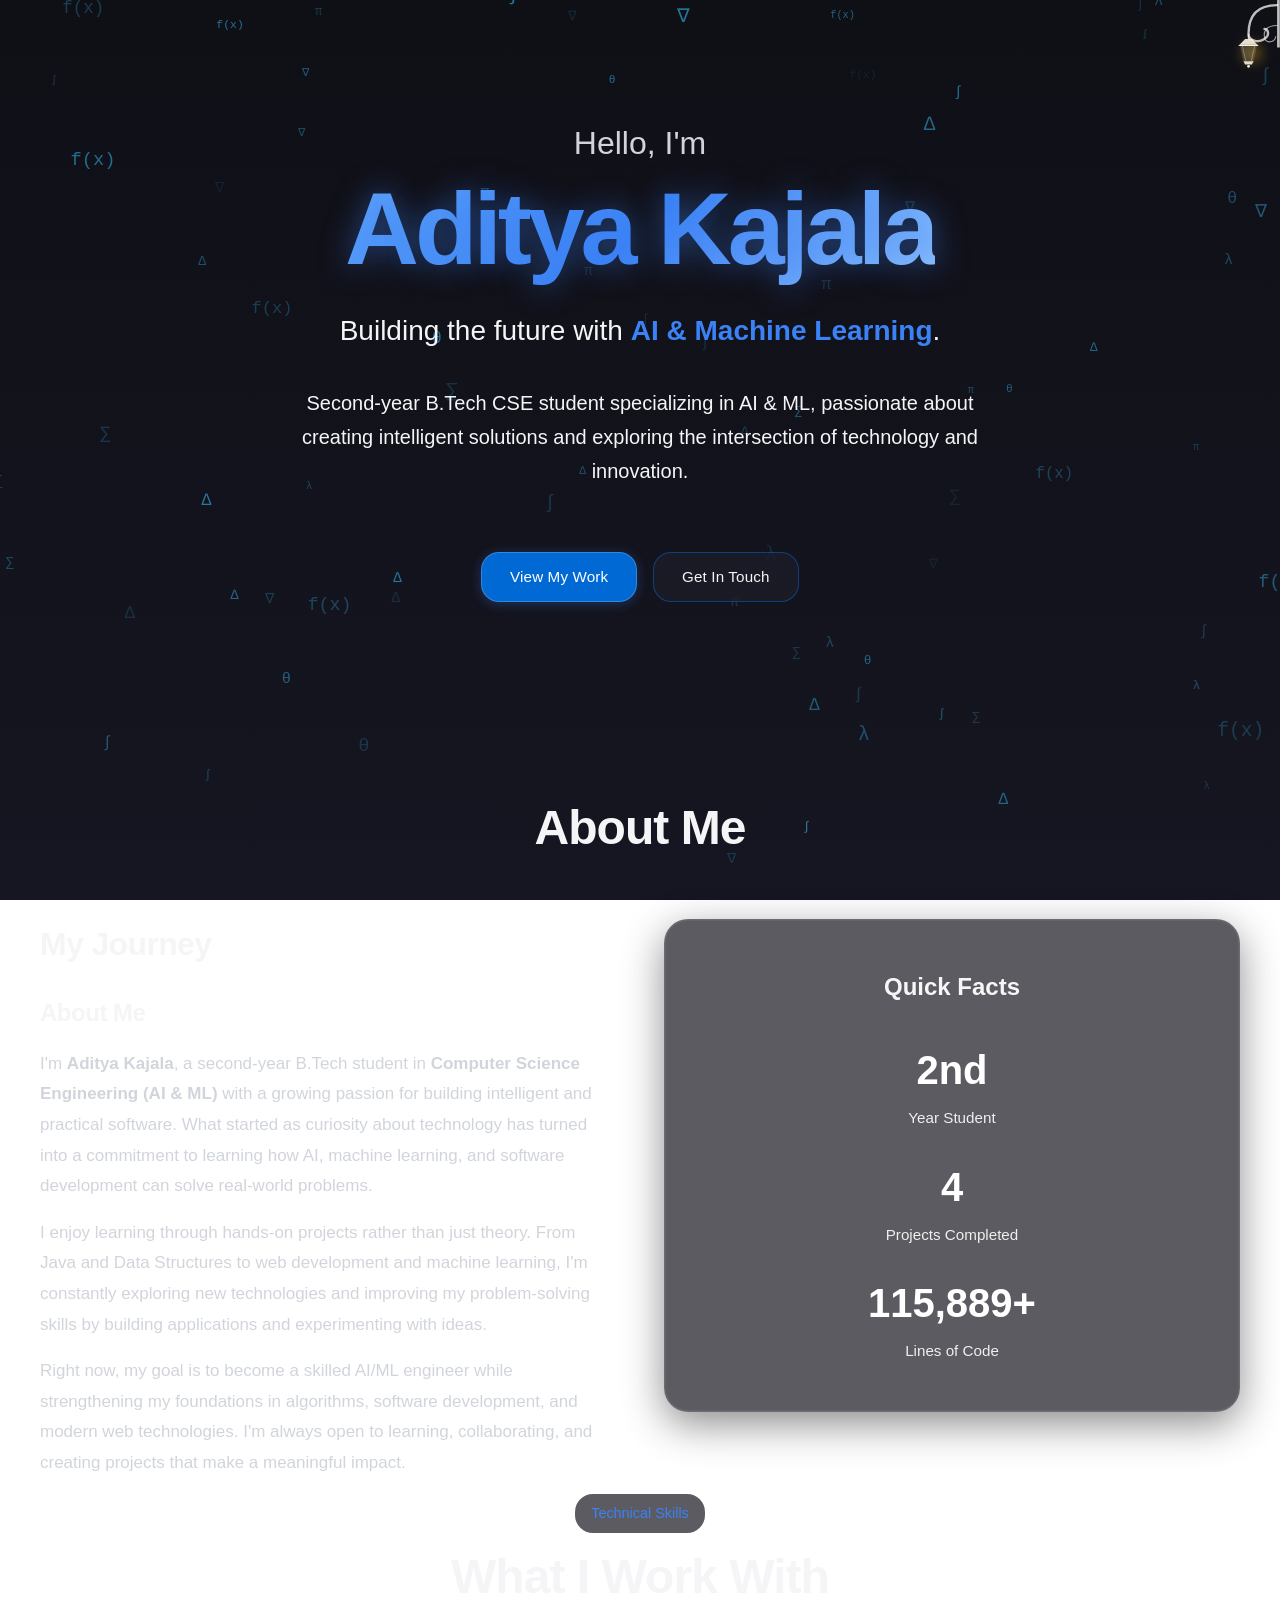
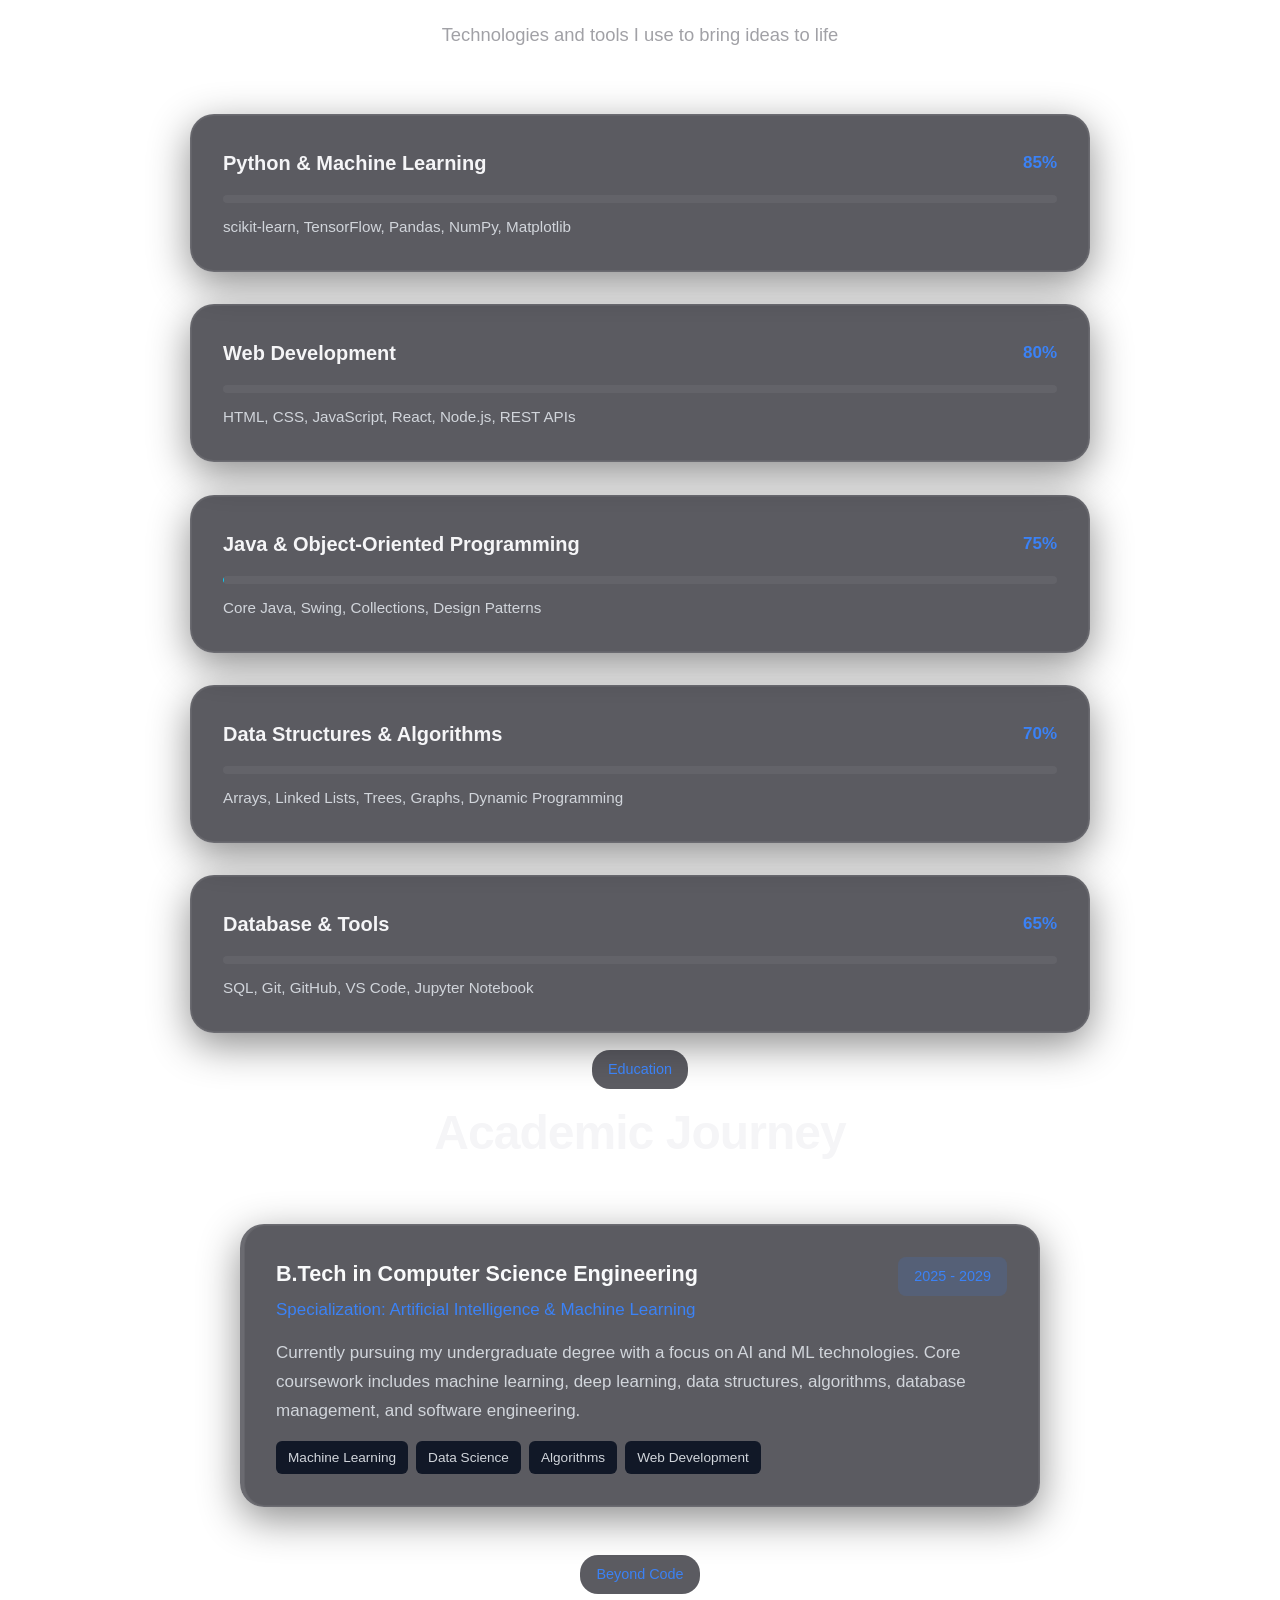
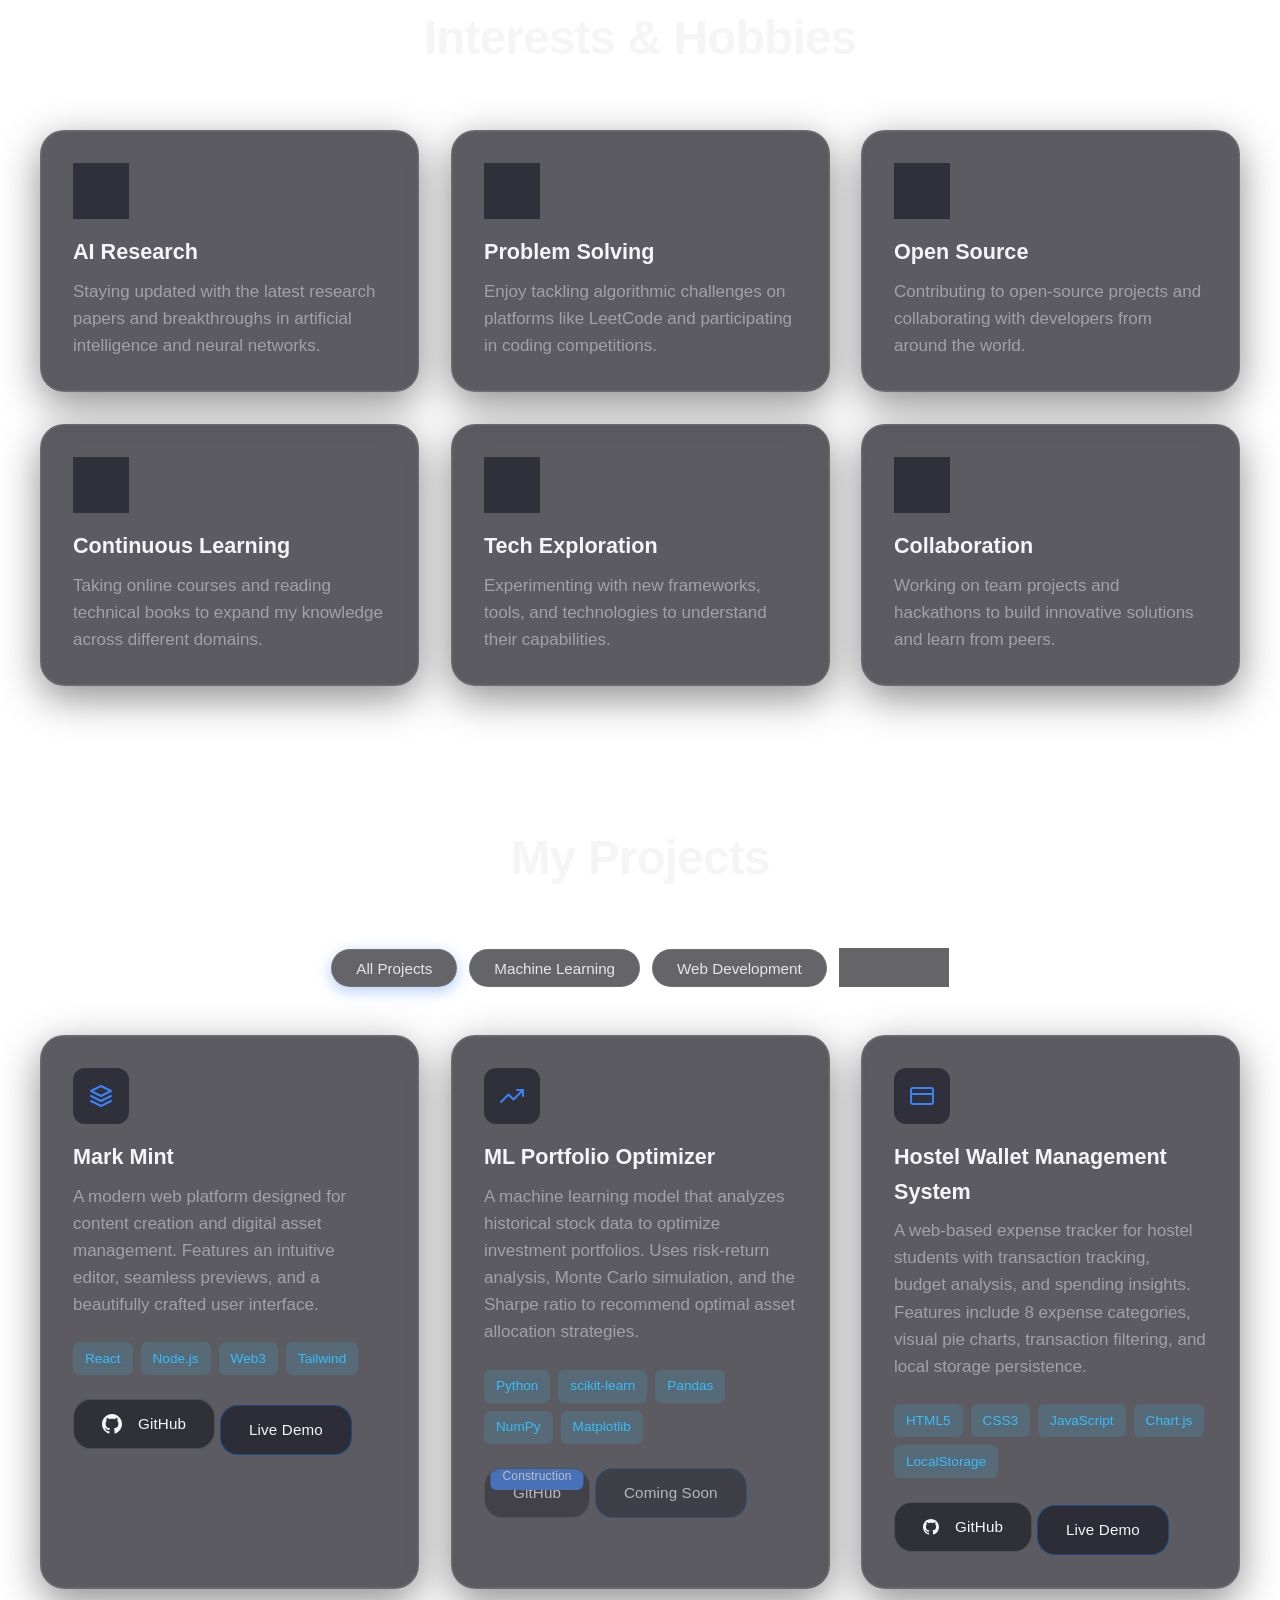
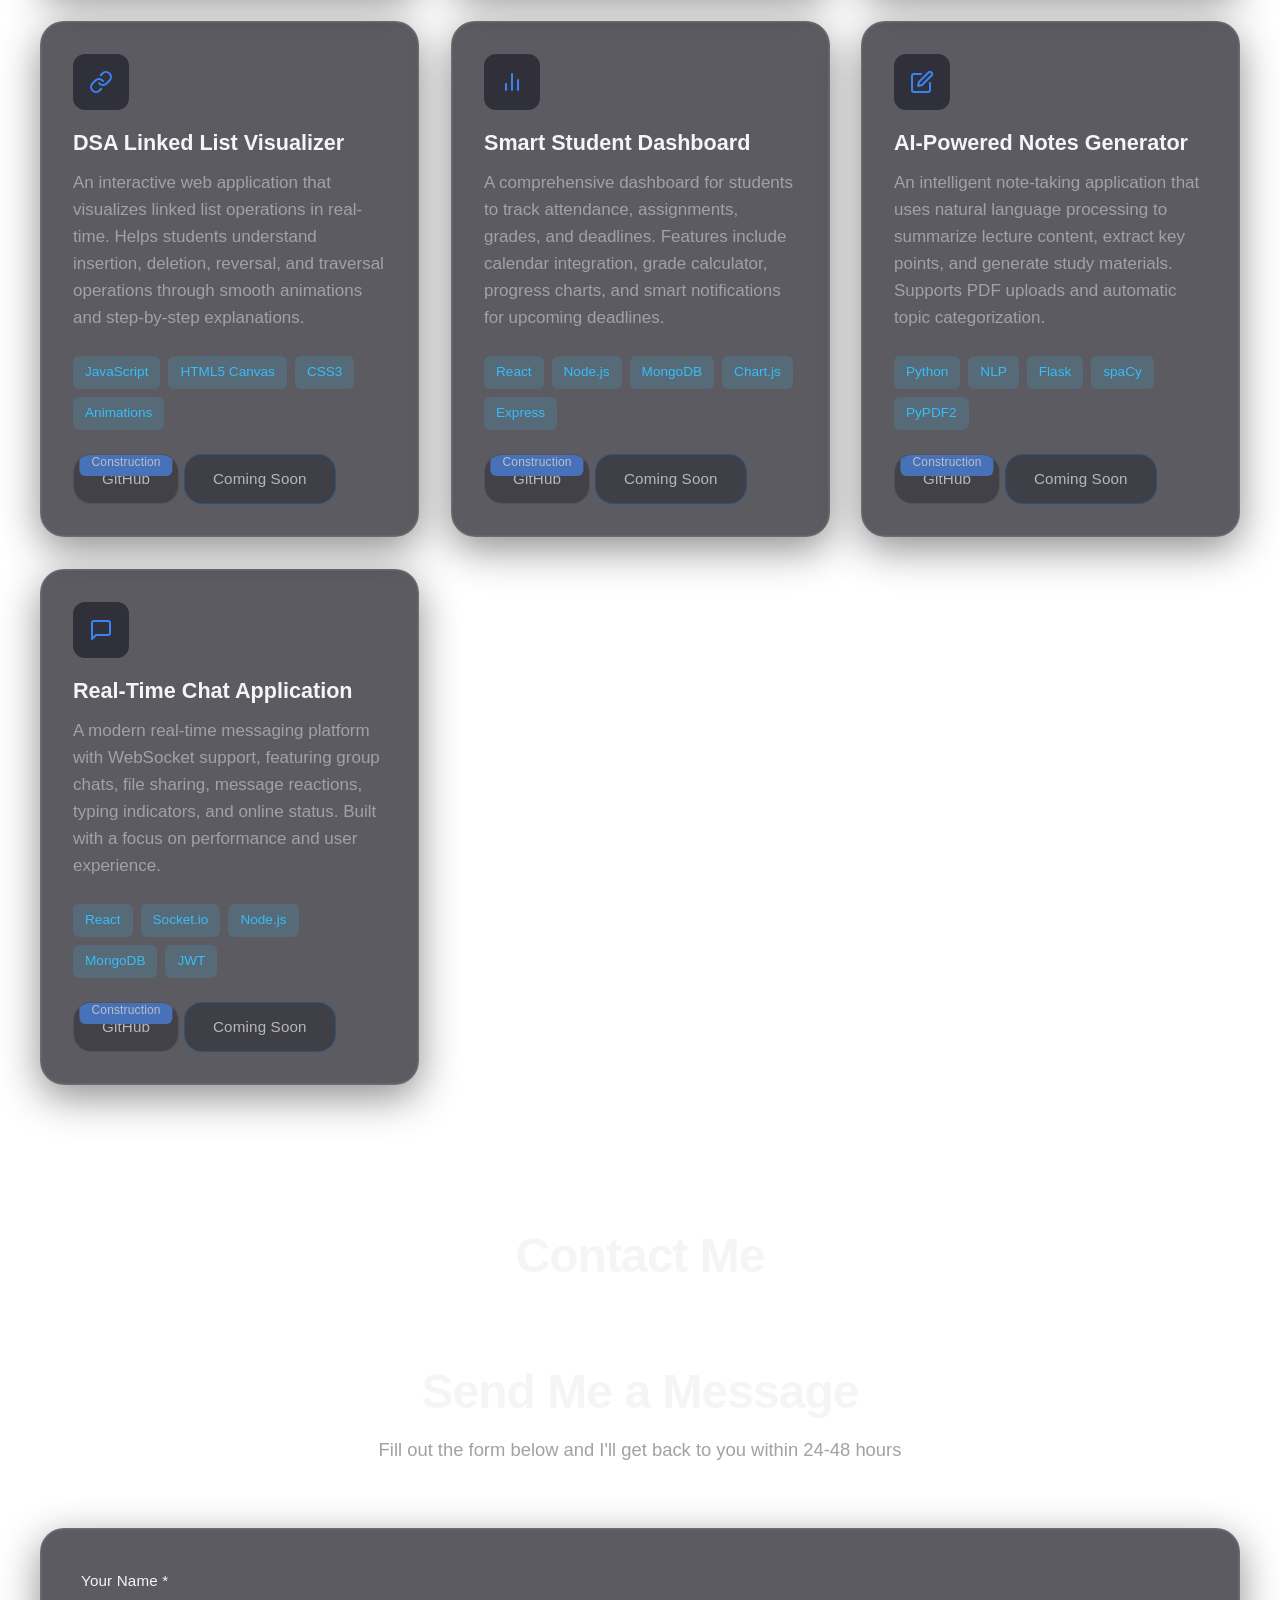
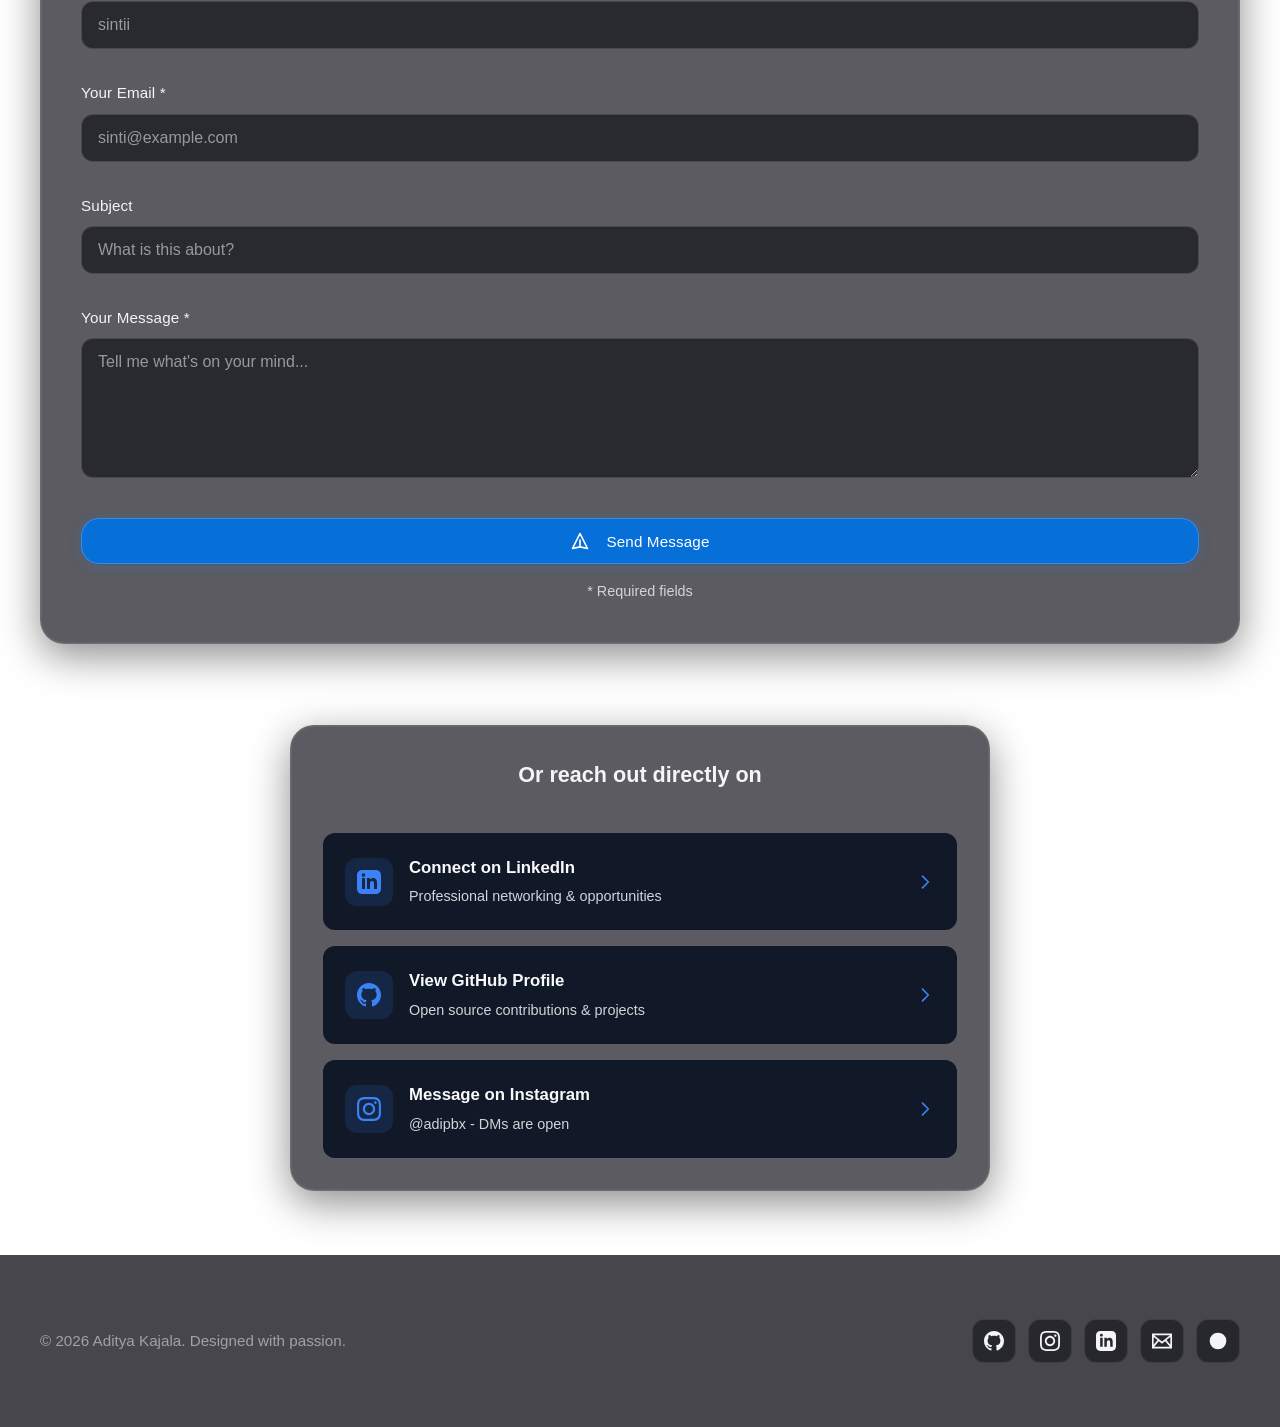
==== index.html @ a4c28bc4 "Auto-sync lines of code counter: 115,889+" ====
﻿<!DOCTYPE html>

<html lang="en">
<head>
<meta charset="utf-8"/>
<meta content="width=device-width, initial-scale=1.0" name="viewport"/>
<meta content="ie=edge" http-equiv="X-UA-Compatible"/>
<!-- SEO Meta Tags -->
<meta content="Aditya Kajala - B.Tech CSE (AI &amp; ML) Student passionate about Machine Learning, Web Development, and Data Structures. View my projects and get in touch." name="description"/>
<meta content="Aditya Kajala, AI, Machine Learning, Web Development, DSA, Portfolio, B.Tech CSE" name="keywords"/>
<meta content="Aditya Kajala" name="author"/>
<!-- Open Graph Meta Tags -->
<meta content="Aditya Kajala - AI &amp; ML Student" property="og:title"/>
<meta content="B.Tech CSE (AI &amp; ML) Student passionate about Machine Learning and Web Development" property="og:description"/>
<meta content="website" property="og:type"/>
<meta content="https://adityakajala.github.io" property="og:url"/>
<!-- Twitter Card Meta Tags -->
<meta content="summary_large_image" name="twitter:card"/>
<meta content="Aditya Kajala - AI &amp; ML Student" name="twitter:title"/>
<meta content="B.Tech CSE (AI &amp; ML) Student passionate about Machine Learning and Web Development" name="twitter:description"/>

  <!-- Social Media Preview Images -->
  <meta property="og:title" content="Aditya Kajala - AI & ML Portfolio">
  <meta property="og:description" content="Building the future with AI & Machine Learning.">
  <meta property="og:image" content="https://adityakajala1.github.io/portfolio/assets/images/og-image.png?v=2">
  <meta property="og:image:width" content="1200">
  <meta property="og:image:height" content="630">
  <meta name="twitter:card" content="summary_large_image">
  <meta name="twitter:image" content="https://adityakajala1.github.io/portfolio/assets/images/og-image.png?v=2">

  <title>Aditya Kajala - AI &amp; ML Student | Portfolio</title>
<!-- Favicon -->
<link href="./assets/logo.svg" rel="icon" type="image/svg+xml"/>
<!-- Stylesheets -->
<link href="./css/style.css?v=102" rel="stylesheet"/>
<link href="./css/animations.css?v=51" rel="stylesheet"/>
<link href="./css/glass-theme.css?v=51" rel="stylesheet"/>
<!-- Preload critical resources -->
<link as="style" href="./css/style.css" rel="preload"/>
<link as="script" href="./js/main.js?v=6" rel="preload"/>

<style>
  /* NUKE EVERYTHING THAT COULD CAUSE A LINE */
  html, body {
    min-height: 100vh;
    width: 100% !important;
    max-width: 100vw !important;
    overflow-x: hidden !important;
    background: transparent !important;
    background-color: transparent !important;
    background-image: none !important;
  }
  
  /* Make every single layout element completely transparent */
  main, section, header, footer, .hero, #about, #projects, #contact {
    background: transparent !important;
    background-color: transparent !important;
    background-image: none !important;
    box-shadow: none !important;
    border: none !important;
    backdrop-filter: none !important;
    -webkit-backdrop-filter: none !important;
  }
  
  /* Also hide any possible pseudo elements on layout wrappers */
  .hero::before, .hero::after, section::before, section::after {
    display: none !important;
    opacity: 0 !important;
  }

  /* Force global bg to be exactly the screen size and use a linear gradient to prevent any radial radius clipping bugs */
  #global-bg {
    position: fixed !important;
    top: 0 !important;
    left: 0 !important;
    width: 100% !important;
    height: 100% !important;
    z-index: -9999 !important;
    background: transparent !important;
  }
  
  /* Apply safe linear gradients */
  body.dark-theme #global-bg {
    background: linear-gradient(180deg, #0f0f16 0%, #161622 100%) !important;
  }
  body.blue-theme #global-bg {
    background: linear-gradient(180deg, #e0f2fe 0%, #bae6fd 50%, #38bdf8 100%) !important;
  }
  body:not(.dark-theme):not(.blue-theme) #global-bg {
    background: linear-gradient(180deg, #e8e8f0 0%, #c8dce8 100%) !important;
  }
  a, button, input, textarea, .card {
  }
</style>

  <meta name="google-site-verification" content="google0a1e98fcb82be004" />
</head>
<body>

  <!-- Global Math Embers Background -->
  <div id="global-bg" style="position: fixed; top: 0; left: 0; width: 100%; height: 100%; z-index: -5; overflow: visible;">
    <canvas id="math-canvas" style="width: 100%; height: 100%; display: block;"></canvas>
  </div>


  <!-- 2. Scroll Progress Bar -->
  <div id="scroll-progress" style="position: fixed; top: 0; left: 0; height: 3px; background: linear-gradient(90deg, #3B82F6, #60A5FA); z-index: 99999; width: 0%; transition: width 0.1s ease-out; box-shadow: 0 0 10px rgba(59, 130, 246, 0.5);"></div>


  <!-- Theme Toggle Lamp -->
  <button id="theme-lamp" aria-label="Toggle Theme" style="position: fixed; top: 0; right: 0; z-index: 1000; border: none; background: transparent; cursor: pointer; display: flex; flex-direction: column; align-items: flex-end; justify-content: flex-start; outline: none; padding: 0; transform-origin: top right;">
    <div style="position: relative;" class="lamp-container">
      <svg 
        width="48" 
        height="68" 
        viewBox="0 0 140 200" 
        fill="none" 
        xmlns="http://www.w3.org/2000/svg" 
        style="transform-origin: top right; transition: transform 0.3s;"
        onmouseover="this.style.transform='scale(1.08)'"
        onmouseout="this.style.transform='scale(1)'"
        onmousedown="this.style.transform='scale(0.95)'"
        onmouseup="this.style.transform='scale(1.08)'"
      >
        <!-- Wall Mount Plate (Flush against the top-right corner) -->
        <rect x="132" y="0" width="8" height="140" rx="1" fill="currentColor" style="color: var(--text-primary); opacity: 0.75;" />
        
        <!-- Main Ornate Bracket -->
        <path 
          d="M 132 15 C 65 15, 48 55, 48 100 C 48 120, 80 130, 100 110 C 110 100, 105 85, 95 85" 
          stroke="currentColor" 
          stroke-width="7" 
          stroke-linecap="round" 
          fill="none"
          style="color: var(--text-primary); opacity: 0.75;"
        />
        <!-- Secondary Bracket Swirl -->
        <path 
          d="M 132 75 C 98 75, 88 95, 98 118 C 108 128, 126 122, 128 108" 
          stroke="currentColor" 
          stroke-width="3.5" 
          stroke-linecap="round" 
          fill="none"
          style="color: var(--text-primary); opacity: 0.6;"
        />
        
        <!-- Lamp Connector -->
        <line x1="48" y1="100" x2="48" y2="115" stroke="currentColor" stroke-width="4.5" style="color: var(--text-primary); opacity: 0.75;" />
        
        <!-- Lantern Cap -->
        <path d="M 23 130 L 73 130 L 58 115 L 38 115 Z" fill="currentColor" style="color: var(--text-primary); opacity: 0.9;" />
        <path d="M 18 135 L 78 135 L 73 130 L 23 130 Z" fill="currentColor" style="color: var(--text-primary);" />
        
        <!-- Lantern Glass Body -->
        <path d="M 23 135 L 73 135 L 63 180 L 33 180 Z" fill="currentColor" style="color: var(--text-primary); opacity: 0.15;" />
        <!-- Glass Panes / Frame -->
        <path d="M 30 135 L 40 180 M 66 135 L 56 180" stroke="currentColor" stroke-width="2" style="color: var(--text-primary); opacity: 0.5;" />
        
        <!-- Lantern Bottom -->
        <path d="M 33 180 L 63 180 L 58 190 L 38 190 Z" fill="currentColor" style="color: var(--text-primary); opacity: 0.9;" />
        <circle cx="48" cy="195" r="4" fill="currentColor" style="color: var(--text-primary);" />
      </svg>
      <div class="lamp-glow" style="position: absolute; top: 62%; right: 58%; transform: translateX(50%); width: 18px; height: 18px; background: rgba(251, 191, 36, 0.45); border-radius: 50%; filter: blur(7px); pointer-events: none; transition: background 0.5s;"></div>
    </div>
  </button>

  


<script>
(function(){
  try{ var t=localStorage.getItem('theme') || 'dark'; document.body.classList.add(t+'-theme'); }catch(e){}
})();
</script>
<!-- Loading Animation -->
<div class="loader">
<div class="loader-spinner"></div>
</div>
<!-- Skip to main content (Accessibility) -->
<a class="skip-to-main" href="#home" style="position: absolute; left: -9999px; z-index: 999;">Skip to main content</a>
<!-- Navigation -->

<!-- Main Content -->
<main style="background: transparent !important; border: none !important; box-shadow: none !important;"><section class="hero" id="home" style="position: relative; overflow: visible !important; background: transparent !important; border: none !important; box-shadow: none !important;">
  
<div class="hero-content" style="z-index: 10; position: relative;">
<div style="display: flex; flex-direction: column; align-items: center; text-align: center; margin-bottom: 2rem;">
    <div style="font-size: clamp(1.25rem, 3vw, 2rem); font-weight: 500; color: var(--text-secondary); margin-bottom: 0.25rem; animation: fadeInUp 0.8s ease forwards;">
        Hello, I'm
      </div>
      <h1 style="font-size: clamp(2.5rem, 8vw, 6.5rem); font-weight: 900; line-height: 1.1; letter-spacing: -0.04em; margin-bottom: 1.5rem; color: var(--text-primary); white-space: normal; animation: fadeInUp 0.8s ease 0.1s forwards;">
        <span class="text-gradient" style="display: inline-block; background: linear-gradient(135deg, #60A5FA 0%, #3B82F6 50%, #93C5FD 100%); -webkit-background-clip: text; -webkit-text-fill-color: transparent; color: #60A5FA; text-shadow: 0 0 30px rgba(59, 130, 246, 0.5);">Aditya Kajala</span>
      </h1>
      <h2 style="font-size: clamp(1.15rem, 3vw, 1.75rem); font-weight: 400; color: var(--text-secondary); max-width: 700px; margin: 0 auto; line-height: 1.6; animation: fadeInUp 0.8s ease 0.2s forwards;">
        Building the future with <span style="color: var(--accent-blue); font-weight: 600;">AI &amp; Machine Learning</span>.
      </h2>
  </div>
<p class="hero-description">
          Second-year B.Tech CSE student specializing in AI &amp; ML, passionate about creating intelligent solutions and exploring the intersection of technology and innovation.
        </p>
<div class="hero-cta">
<a class="btn btn-primary btn-magnetic" href="#projects">View My Work</a>
<a class="btn btn-secondary btn-magnetic" href="#contact">Get In Touch</a>
</div>
</div>
</section><section id="about" style="padding-top: 4rem; padding-bottom: 4rem; background: transparent !important; border: none !important; box-shadow: none !important;"><div class="container section-header reveal text-center"><h2 class="section-title">About Me</h2></div><div class="container">
<div style="display: grid; grid-template-columns: repeat(auto-fit, minmax(300px, 1fr)); gap: 3rem; align-items: start;">
<div class="reveal-left">
<h2 style="font-size: 2rem; font-weight: 700; margin-bottom: 1.5rem;  letter-spacing: -0.02em;">My Journey</h2>
<h2 style="font-size: 1.5rem; font-weight: 700; margin-bottom: 1rem;  letter-spacing: -0.02em;">About Me</h2>
<p style="color: var(--text-secondary); line-height: 1.8; margin-bottom: 1rem;">
              I'm <strong>Aditya Kajala</strong>, a second-year B.Tech student in <strong>Computer Science Engineering (AI &amp; ML)</strong> with a growing passion for building intelligent and practical software. What started as curiosity about technology has turned into a commitment to learning how AI, machine learning, and software development can solve real-world problems.
            </p>
<p style="color: var(--text-secondary); line-height: 1.8; margin-bottom: 1rem;">
              I enjoy learning through hands-on projects rather than just theory. From Java and Data Structures to web development and machine learning, I'm constantly exploring new technologies and improving my problem-solving skills by building applications and experimenting with ideas.
            </p>
<p style="color: var(--text-secondary); line-height: 1.8;">
              Right now, my goal is to become a skilled AI/ML engineer while strengthening my foundations in algorithms, software development, and modern web technologies. I'm always open to learning, collaborating, and creating projects that make a meaningful impact.
            </p>
</div>
<div class="reveal-right">
<div class="card quick-facts-card" style="text-align: center; padding: 3rem;">
<h3 style="font-size: 1.5rem; margin-bottom: 2rem; opacity: 0.95;">Quick Facts</h3>
<div style="display: grid; gap: 1.5rem;">
<div>
<div style="font-size: 2.5rem; font-weight: 700; margin-bottom: 0.25rem;">2nd</div>
<div style="opacity: 0.9; font-size: 0.95rem;">Year Student</div>
</div>
<div>
<div style="font-size: 2.5rem; font-weight: 700; margin-bottom: 0.25rem;">4</div>
<div style="opacity: 0.9; font-size: 0.95rem;">Projects Completed</div>
</div>
<div>
<div style="font-size: 2.5rem; font-weight: 700; margin-bottom: 0.25rem;">115,889+</div>
  <div style="opacity: 0.9; font-size: 0.95rem;">Lines of Code</div>
</div>
</div>
</div>
</div>
</div>
</div><div class="container">
<div class="section-header reveal">
<span class="section-tag">Technical Skills</span>
<h2 class="section-title">What I Work With</h2>
<p class="section-description">
            Technologies and tools I use to bring ideas to life
          </p>
</div>
<div style="display: grid; gap: 2rem; max-width: 900px; margin: 0 auto;">
<!-- Python & ML -->
<div class="card reveal-stagger">
<div style="display: flex; justify-content: space-between; align-items: center; margin-bottom: 1rem;">
<h3 style="font-size: 1.25rem; font-weight: 600;">Python &amp; Machine Learning</h3>
<span style="font-weight: 600; color: var(--accent-blue);">85%</span>
</div>
<div class="progress-bar">
<div class="progress-fill" style="width: 85%;"></div>
</div>
<p style="margin-top: 0.75rem; color: var(--text-secondary); font-size: 0.95rem;">
              scikit-learn, TensorFlow, Pandas, NumPy, Matplotlib
            </p>
</div>
<!-- Web Development -->
<div class="card reveal-stagger">
<div style="display: flex; justify-content: space-between; align-items: center; margin-bottom: 1rem;">
<h3 style="font-size: 1.25rem; font-weight: 600;">Web Development</h3>
<span style="font-weight: 600; color: var(--accent-blue);">80%</span>
</div>
<div class="progress-bar">
<div class="progress-fill" style="width: 80%;"></div>
</div>
<p style="margin-top: 0.75rem; color: var(--text-secondary); font-size: 0.95rem;">
              HTML, CSS, JavaScript, React, Node.js, REST APIs
            </p>
</div>
<!-- Java & OOP -->
<div class="card reveal-stagger">
<div style="display: flex; justify-content: space-between; align-items: center; margin-bottom: 1rem;">
<h3 style="font-size: 1.25rem; font-weight: 600;">Java &amp; Object-Oriented Programming</h3>
<span style="font-weight: 600; color: var(--accent-blue);">75%</span>
</div>
<div class="progress-bar">
<div class="progress-fill" style="width: 75%;"></div>
</div>
<p style="margin-top: 0.75rem; color: var(--text-secondary); font-size: 0.95rem;">
              Core Java, Swing, Collections, Design Patterns
            </p>
</div>
<!-- DSA -->
<div class="card reveal-stagger">
<div style="display: flex; justify-content: space-between; align-items: center; margin-bottom: 1rem;">
<h3 style="font-size: 1.25rem; font-weight: 600;">Data Structures &amp; Algorithms</h3>
<span style="font-weight: 600; color: var(--accent-blue);">70%</span>
</div>
<div class="progress-bar">
<div class="progress-fill" style="width: 70%;"></div>
</div>
<p style="margin-top: 0.75rem; color: var(--text-secondary); font-size: 0.95rem;">
              Arrays, Linked Lists, Trees, Graphs, Dynamic Programming
            </p>
</div>
<!-- Database & Tools -->
<div class="card reveal-stagger">
<div style="display: flex; justify-content: space-between; align-items: center; margin-bottom: 1rem;">
<h3 style="font-size: 1.25rem; font-weight: 600;">Database &amp; Tools</h3>
<span style="font-weight: 600; color: var(--accent-blue);">65%</span>
</div>
<div class="progress-bar">
<div class="progress-fill" style="width: 65%;"></div>
</div>
<p style="margin-top: 0.75rem; color: var(--text-secondary); font-size: 0.95rem;">
              SQL, Git, GitHub, VS Code, Jupyter Notebook
            </p>
</div>
</div>
</div><div class="container">
<div class="section-header reveal">
<span class="section-tag">Education</span>
<h2 class="section-title">Academic Journey</h2>
</div>
<div style="max-width: 800px; margin: 0 auto;">
<!-- Current Education -->
<div class="card reveal-stagger" style="margin-bottom: 2rem; border-left: 4px solid var(--accent-blue);">
<div style="display: flex; justify-content: space-between; align-items: start; flex-wrap: wrap; gap: 1rem; margin-bottom: 1rem;">
<div>
<h3 style="font-size: 1.35rem; font-weight: 600; color: var(--text-primary);">B.Tech in Computer Science Engineering</h3>
<p style="color: var(--accent-blue); font-weight: 500; margin-top: 0.25rem;">Specialization: Artificial Intelligence &amp; Machine Learning</p>
</div>
<span style="padding: 0.5rem 1rem; background: var(--accent-blue-light); color: var(--accent-blue); border-radius: 8px; font-weight: 500; font-size: 0.9rem;">2025 - 2029</span>
</div>
<p style="color: var(--text-secondary); line-height: 1.7;">
              Currently pursuing my undergraduate degree with a focus on AI and ML technologies. Core coursework includes machine learning, deep learning, data structures, algorithms, database management, and software engineering.
            </p>
<div style="margin-top: 1rem; display: flex; gap: 0.5rem; flex-wrap: wrap;">
<span style="font-size: 0.85rem; padding: 0.35rem 0.75rem; background: var(--light-grey); color: var(--text-secondary); border-radius: 6px;">Machine Learning</span>
<span style="font-size: 0.85rem; padding: 0.35rem 0.75rem; background: var(--light-grey); color: var(--text-secondary); border-radius: 6px;">Data Science</span>
<span style="font-size: 0.85rem; padding: 0.35rem 0.75rem; background: var(--light-grey); color: var(--text-secondary); border-radius: 6px;">Algorithms</span>
<span style="font-size: 0.85rem; padding: 0.35rem 0.75rem; background: var(--light-grey); color: var(--text-secondary); border-radius: 6px;">Web Development</span>
</div>
</div>
</div>
</div><div class="container">
<div class="section-header reveal">
<span class="section-tag">Beyond Code</span>
<h2 class="section-title">Interests &amp; Hobbies</h2>
</div>
<div class="grid grid-3">
<div class="card card-hover-lift reveal-stagger">
<div class="card-icon"><svg fill="none" height="24" stroke="currentColor" stroke-linecap="round" stroke-linejoin="round" stroke-width="2" viewbox="0 0 24 24" width="24"><circle cx="12" cy="12" r="3"></circle><path d="M12 1v2M12 21v2M4.22 4.22l1.42 1.42M18.36 18.36l1.42 1.42M1 12h2M21 12h2M4.22 19.78l1.42-1.42M18.36 5.64l1.42-1.42"></path></svg></div>
<h3 class="card-title">AI Research</h3>
<p class="card-description">
              Staying updated with the latest research papers and breakthroughs in artificial intelligence and neural networks.
            </p>
</div>
<div class="card card-hover-lift reveal-stagger">
<div class="card-icon"><svg fill="none" height="24" stroke="currentColor" stroke-linecap="round" stroke-linejoin="round" stroke-width="2" viewbox="0 0 24 24" width="24"><path d="M9 18h6M10 22h4"></path><path d="M12 2a7 7 0 0 0-7 7c0 2.38 1.19 4.47 3 5.74V17a1 1 0 0 0 1 1h6a1 1 0 0 0 1-1v-2.26C17.81 13.47 19 11.38 19 9a7 7 0 0 0-7-7z"></path></svg></div>
<h3 class="card-title">Problem Solving</h3>
<p class="card-description">
              Enjoy tackling algorithmic challenges on platforms like LeetCode and participating in coding competitions.
            </p>
</div>
<div class="card card-hover-lift reveal-stagger">
<div class="card-icon"><svg fill="none" height="24" stroke="currentColor" stroke-linecap="round" stroke-linejoin="round" stroke-width="2" viewbox="0 0 24 24" width="24"><circle cx="12" cy="12" r="10"></circle><line x1="2" x2="22" y1="12" y2="12"></line><path d="M12 2a15.3 15.3 0 0 1 4 10 15.3 15.3 0 0 1-4 10 15.3 15.3 0 0 1-4-10 15.3 15.3 0 0 1 4-10z"></path></svg></div>
<h3 class="card-title">Open Source</h3>
<p class="card-description">
              Contributing to open-source projects and collaborating with developers from around the world.
            </p>
</div>
<div class="card card-hover-lift reveal-stagger">
<div class="card-icon"><svg fill="none" height="24" stroke="currentColor" stroke-linecap="round" stroke-linejoin="round" stroke-width="2" viewbox="0 0 24 24" width="24"><path d="M4 19.5A2.5 2.5 0 0 1 6.5 17H20"></path><path d="M6.5 2H20v20H6.5A2.5 2.5 0 0 1 4 19.5v-15A2.5 2.5 0 0 1 6.5 2z"></path></svg></div>
<h3 class="card-title">Continuous Learning</h3>
<p class="card-description">
              Taking online courses and reading technical books to expand my knowledge across different domains.
            </p>
</div>
<div class="card card-hover-lift reveal-stagger">
<div class="card-icon"><svg fill="none" height="24" stroke="currentColor" stroke-linecap="round" stroke-linejoin="round" stroke-width="2" viewbox="0 0 24 24" width="24"><rect height="12" rx="2" width="20" x="2" y="6"></rect><path d="M6 12h4M8 10v4"></path><circle cx="16" cy="11" r="1"></circle><circle cx="18" cy="13" r="1"></circle></svg></div>
<h3 class="card-title">Tech Exploration</h3>
<p class="card-description">
              Experimenting with new frameworks, tools, and technologies to understand their capabilities.
            </p>
</div>
<div class="card card-hover-lift reveal-stagger">
<div class="card-icon"><svg fill="none" height="24" stroke="currentColor" stroke-linecap="round" stroke-linejoin="round" stroke-width="2" viewbox="0 0 24 24" width="24"><path d="M17 21v-2a4 4 0 0 0-4-4H5a4 4 0 0 0-4 4v2"></path><circle cx="9" cy="7" r="4"></circle><path d="M23 21v-2a4 4 0 0 0-3-3.87"></path><path d="M16 3.13a4 4 0 0 1 0 7.75"></path></svg></div>
<h3 class="card-title">Collaboration</h3>
<p class="card-description">
              Working on team projects and hackathons to build innovative solutions and learn from peers.
            </p>
</div>
</div>
</div></section><section id="projects" style="padding-top: 4rem; padding-bottom: 4rem; background: transparent !important; border: none !important; box-shadow: none !important;"><div class="container section-header reveal text-center"><h2 class="section-title">My Projects</h2></div><div class="container">
<div class="filter-container reveal">
<button class="filter-btn active" data-filter="all">All Projects</button>
<button class="filter-btn" data-filter="ml">Machine Learning</button>
<button class="filter-btn" data-filter="web">Web Development</button>
<button class="filter-btn" data-filter="software">Software</button>
</div>
</div><div class="container">
<div class="grid grid-2">

  <!-- Project 0: Mark Mint -->
  <div class="card project-card card-shine reveal-stagger" data-category="web">
  <div class="card-icon"><svg fill="none" height="24" stroke="currentColor" stroke-linecap="round" stroke-linejoin="round" stroke-width="2" viewbox="0 0 24 24" width="24"><path d="M12 2L2 7l10 5 10-5-10-5zM2 17l10 5 10-5M2 12l10 5 10-5"></path></svg></div>
  <h3 class="card-title">Mark Mint</h3>
  <p class="card-description">
                A modern web platform designed for content creation and digital asset management. Features an intuitive editor, seamless previews, and a beautifully crafted user interface.
              </p>
  <div class="tech-stack">
  <span class="tech-tag">React</span>
  <span class="tech-tag">Node.js</span>
  <span class="tech-tag">Web3</span>
  <span class="tech-tag">Tailwind</span>
  </div>
  <div class="project-links">
    <a class="btn btn-ghost" href="https://github.com/adityakajala1/Mark-Mint" target="_blank" rel="noopener noreferrer">
      <svg width="20" height="20" fill="currentColor" viewBox="0 0 24 24" style="margin-right: 8px;"><path d="M12 0c-6.626 0-12 5.373-12 12 0 5.302 3.438 9.8 8.207 11.387.599.111.793-.261.793-.577v-2.234c-3.338.726-4.033-1.416-4.033-1.416-.546-1.387-1.333-1.756-1.333-1.756-1.089-.745.083-.729.083-.729 1.205.084 1.839 1.237 1.839 1.237 1.07 1.834 2.807 1.304 3.492.997.107-.775.418-1.305.762-1.604-2.665-.305-5.467-1.334-5.467-5.931 0-1.311.469-2.381 1.236-3.221-.124-.303-.535-1.524.117-3.176 0 0 1.008-.322 3.301 1.23.957-.266 1.983-.399 3.003-.404 1.02.005 2.047.138 3.006.404 2.291-1.552 3.297-1.23 3.297-1.23.653 1.653.242 2.874.118 3.176.77.84 1.235 1.911 1.235 3.221 0 4.609-2.807 5.624-5.479 5.921.43.372.823 1.102.823 2.222v3.293c0 .319.192.694.801.576 4.765-1.589 8.199-6.086 8.199-11.386 0-6.627-5.373-12-12-12z"/></svg>
      GitHub
    </a>
    <a class="btn btn-secondary" href="https://adityakajala1.github.io/Mark-Mint" target="_blank" rel="noopener noreferrer">
      Live Demo
    </a>
    </div>
  </div>

  <!-- Project 1: ML Portfolio Optimizer -->
<div class="card project-card card-shine reveal-stagger" data-category="ml">
<div class="card-icon"><svg fill="none" height="24" stroke="currentColor" stroke-linecap="round" stroke-linejoin="round" stroke-width="2" viewbox="0 0 24 24" width="24"><polyline points="23 6 13.5 15.5 8.5 10.5 1 18"></polyline><polyline points="17 6 23 6 23 12"></polyline></svg></div>
<h3 class="card-title">ML Portfolio Optimizer</h3>
<p class="card-description">
              A machine learning model that analyzes historical stock data to optimize investment portfolios. Uses risk-return analysis, Monte Carlo simulation, and the Sharpe ratio to recommend optimal asset allocation strategies.
            </p>
<div class="tech-stack">
<span class="tech-tag">Python</span>
<span class="tech-tag">scikit-learn</span>
<span class="tech-tag">Pandas</span>
<span class="tech-tag">NumPy</span>
<span class="tech-tag">Matplotlib</span>
</div>
<div class="project-links">
<a class="btn btn-ghost" href="#" style="pointer-events: none; opacity: 0.6; position: relative;">
<span class="construction-badge" style="position: absolute; top: -25px; left: 50%; transform: translateX(-50%); background: var(--accent-blue); color: white; padding: 0.25rem 0.75rem; border-radius: 6px; font-size: 0.75rem; white-space: normal;">Under Construction</span>
                GitHub
              </a>
<a class="btn btn-secondary" href="#" style="pointer-events: none; opacity: 0.6;">
                Coming Soon
              </a>
</div>
</div>
<!-- Project 2: Hostel Wallet Manager -->
<div class="card project-card card-shine reveal-stagger" data-category="software">
<div class="card-icon"><svg fill="none" height="24" stroke="currentColor" stroke-linecap="round" stroke-linejoin="round" stroke-width="2" viewbox="0 0 24 24" width="24"><rect height="16" rx="2" ry="2" width="22" x="1" y="4"></rect><line x1="1" x2="23" y1="10" y2="10"></line></svg></div>
<h3 class="card-title">Hostel Wallet Management System</h3>
<p class="card-description">
              A web-based expense tracker for hostel students with transaction tracking, budget analysis, and spending insights. Features include 8 expense categories, visual pie charts, transaction filtering, and local storage persistence.
            </p>
<div class="tech-stack">
<span class="tech-tag">HTML5</span>
<span class="tech-tag">CSS3</span>
<span class="tech-tag">JavaScript</span>
<span class="tech-tag">Chart.js</span>
<span class="tech-tag">LocalStorage</span>
</div>
<div class="project-links">
<a class="btn btn-ghost" href="https://github.com/adityakajala1/hostel-wallet" rel="noopener noreferrer" target="_blank">
<svg fill="currentColor" height="16" style="margin-right: 0.5rem;" viewbox="0 0 24 24" width="16"><path d="M12 0c-6.626 0-12 5.373-12 12 0 5.302 3.438 9.8 8.207 11.387.599.111.793-.261.793-.577v-2.234c-3.338.726-4.033-1.416-4.033-1.416-.546-1.387-1.333-1.756-1.333-1.756-1.089-.745.083-.729.083-.729 1.205.084 1.839 1.237 1.839 1.237 1.07 1.834 2.807 1.304 3.492.997.107-.775.418-1.305.762-1.604-2.665-.305-5.467-1.334-5.467-5.931 0-1.311.469-2.381 1.236-3.221-.124-.303-.535-1.524.117-3.176 0 0 1.008-.322 3.301 1.23.957-.266 1.983-.399 3.003-.404 1.02.005 2.047.138 3.006.404 2.291-1.552 3.297-1.23 3.297-1.23.653 1.653.242 2.874.118 3.176.77.84 1.235 1.911 1.235 3.221 0 4.609-2.807 5.624-5.479 5.921.43.372.823 1.102.823 2.222v3.293c0 .319.192.694.801.576 4.765-1.589 8.199-6.086 8.199-11.386 0-6.627-5.373-12-12-12z"></path></svg>
                GitHub
              </a>
<a class="btn btn-secondary" href="https://adityakajala1.github.io/hostel-wallet/" rel="noopener noreferrer" target="_blank">
                Live Demo
              </a>
</div>
</div>
<!-- Project 3: DSA Linked List Visualizer -->
<div class="card project-card card-shine reveal-stagger" data-category="web">
<div class="card-icon"><svg fill="none" height="24" stroke="currentColor" stroke-linecap="round" stroke-linejoin="round" stroke-width="2" viewbox="0 0 24 24" width="24"><path d="M10 13a5 5 0 0 0 7.54.54l3-3a5 5 0 0 0-7.07-7.07l-1.72 1.71"></path><path d="M14 11a5 5 0 0 0-7.54-.54l-3 3a5 5 0 0 0 7.07 7.07l1.71-1.71"></path></svg></div>
<h3 class="card-title">DSA Linked List Visualizer</h3>
<p class="card-description">
              An interactive web application that visualizes linked list operations in real-time. Helps students understand insertion, deletion, reversal, and traversal operations through smooth animations and step-by-step explanations.
            </p>
<div class="tech-stack">
<span class="tech-tag">JavaScript</span>
<span class="tech-tag">HTML5 Canvas</span>
<span class="tech-tag">CSS3</span>
<span class="tech-tag">Animations</span>
</div>
<div class="project-links">
<a class="btn btn-ghost" href="#" style="pointer-events: none; opacity: 0.6; position: relative;">
<span class="construction-badge" style="position: absolute; top: -25px; left: 50%; transform: translateX(-50%); background: var(--accent-blue); color: white; padding: 0.25rem 0.75rem; border-radius: 6px; font-size: 0.75rem; white-space: normal;">Under Construction</span>
                GitHub
              </a>
<a class="btn btn-secondary" href="#" style="pointer-events: none; opacity: 0.6;">
                Coming Soon
              </a>
</div>
</div>
<!-- Project 4: Smart Student Dashboard -->
<div class="card project-card card-shine reveal-stagger" data-category="web">
<div class="card-icon"><svg fill="none" height="24" stroke="currentColor" stroke-linecap="round" stroke-linejoin="round" stroke-width="2" viewbox="0 0 24 24" width="24"><line x1="18" x2="18" y1="20" y2="10"></line><line x1="12" x2="12" y1="20" y2="4"></line><line x1="6" x2="6" y1="20" y2="14"></line></svg></div>
<h3 class="card-title">Smart Student Dashboard</h3>
<p class="card-description">
              A comprehensive dashboard for students to track attendance, assignments, grades, and deadlines. Features include calendar integration, grade calculator, progress charts, and smart notifications for upcoming deadlines.
            </p>
<div class="tech-stack">
<span class="tech-tag">React</span>
<span class="tech-tag">Node.js</span>
<span class="tech-tag">MongoDB</span>
<span class="tech-tag">Chart.js</span>
<span class="tech-tag">Express</span>
</div>
<div class="project-links">
<a class="btn btn-ghost" href="#" style="pointer-events: none; opacity: 0.6; position: relative;">
<span class="construction-badge" style="position: absolute; top: -25px; left: 50%; transform: translateX(-50%); background: var(--accent-blue); color: white; padding: 0.25rem 0.75rem; border-radius: 6px; font-size: 0.75rem; white-space: normal;">Under Construction</span>
                GitHub
              </a>
<a class="btn btn-secondary" href="#" style="pointer-events: none; opacity: 0.6;">
                Coming Soon
              </a>
</div>
</div>
<!-- Project 5: AI Notes Generator -->
<div class="card project-card card-shine reveal-stagger" data-category="ml">
<div class="card-icon"><svg fill="none" height="24" stroke="currentColor" stroke-linecap="round" stroke-linejoin="round" stroke-width="2" viewbox="0 0 24 24" width="24"><path d="M11 4H4a2 2 0 0 0-2 2v14a2 2 0 0 0 2 2h14a2 2 0 0 0 2-2v-7"></path><path d="M18.5 2.5a2.121 2.121 0 0 1 3 3L12 15l-4 1 1-4 9.5-9.5z"></path></svg></div>
<h3 class="card-title">AI-Powered Notes Generator</h3>
<p class="card-description">
              An intelligent note-taking application that uses natural language processing to summarize lecture content, extract key points, and generate study materials. Supports PDF uploads and automatic topic categorization.
            </p>
<div class="tech-stack">
<span class="tech-tag">Python</span>
<span class="tech-tag">NLP</span>
<span class="tech-tag">Flask</span>
<span class="tech-tag">spaCy</span>
<span class="tech-tag">PyPDF2</span>
</div>
<div class="project-links">
<a class="btn btn-ghost" href="#" style="pointer-events: none; opacity: 0.6; position: relative;">
<span class="construction-badge" style="position: absolute; top: -25px; left: 50%; transform: translateX(-50%); background: var(--accent-blue); color: white; padding: 0.25rem 0.75rem; border-radius: 6px; font-size: 0.75rem; white-space: normal;">Under Construction</span>
                GitHub
              </a>
<a class="btn btn-secondary" href="#" style="pointer-events: none; opacity: 0.6;">
                Coming Soon
              </a>
</div>
</div>
<!-- Project 6: Real-Time Chat Application -->
<div class="card project-card card-shine reveal-stagger" data-category="web">
<div class="card-icon"><svg fill="none" height="24" stroke="currentColor" stroke-linecap="round" stroke-linejoin="round" stroke-width="2" viewbox="0 0 24 24" width="24"><path d="M21 15a2 2 0 0 1-2 2H7l-4 4V5a2 2 0 0 1 2-2h14a2 2 0 0 1 2 2z"></path></svg></div>
<h3 class="card-title">Real-Time Chat Application</h3>
<p class="card-description">
              A modern real-time messaging platform with WebSocket support, featuring group chats, file sharing, message reactions, typing indicators, and online status. Built with a focus on performance and user experience.
            </p>
<div class="tech-stack">
<span class="tech-tag">React</span>
<span class="tech-tag">Socket.io</span>
<span class="tech-tag">Node.js</span>
<span class="tech-tag">MongoDB</span>
<span class="tech-tag">JWT</span>
</div>
<div class="project-links">
<a class="btn btn-ghost" href="#" style="pointer-events: none; opacity: 0.6; position: relative;">
<span class="construction-badge" style="position: absolute; top: -25px; left: 50%; transform: translateX(-50%); background: var(--accent-blue); color: white; padding: 0.25rem 0.75rem; border-radius: 6px; font-size: 0.75rem; white-space: normal;">Under Construction</span>
                GitHub
              </a>
<a class="btn btn-secondary" href="#" style="pointer-events: none; opacity: 0.6;">
                Coming Soon
              </a>
</div>
</div>
</div>
</div></section><section id="contact" style="padding-top: 4rem; padding-bottom: 4rem; background: transparent !important; border: none !important; box-shadow: none !important;"><div class="container section-header reveal text-center"><h2 class="section-title">Contact Me</h2></div><div class="container">

</div><div class="container">
<div class="section-header reveal">
<h2 class="section-title">Send Me a Message</h2>
<p class="section-description">
            Fill out the form below and I'll get back to you within 24-48 hours
          </p>
</div>
<div class="form-container reveal">
<form action="https://api.web3forms.com/submit" class="card" id="contact-form" method="POST" style="padding: 2.5rem;">
<input type="hidden" name="access_key" value="9655d3c8-5236-45e0-990b-63a5f588c23a">
<!-- TODO: Set Web3Forms access key via server-side proxy or data attribute injection. Do NOT ship plaintext keys in client-side source. -->
<!-- Redirect to thank you page after submission -->
<div class="form-group">
<label class="form-label" for="name">Your Name *</label>
<input class="form-input" id="name" name="name" placeholder="sintii" required="" type="text"/>
<p class="form-error">Please enter your name</p>
</div>
<div class="form-group">
<label class="form-label" for="email">Your Email *</label>
<input class="form-input" id="email" name="email" placeholder="sinti@example.com" required="" type="email"/>
<p class="form-error">Please enter a valid email address</p>
</div>
<div class="form-group">
<label class="form-label" for="subject">Subject</label>
<input class="form-input" id="subject" name="subject" placeholder="What is this about?" type="text"/>
</div>
<div class="form-group">
<label class="form-label" for="message">Your Message *</label>
<textarea class="form-textarea" id="message" name="message" placeholder="Tell me what's on your mind..." required=""></textarea>
<p class="form-error">Please enter a message</p>
</div>
<!-- Honeypot Spam Protection -->
<input name="botcheck" style="display: none;" type="checkbox"/>
<button class="btn btn-primary" style="width: 100%;" type="submit">
<svg fill="none" height="20" stroke="currentColor" style="margin-right: 0.5rem;" viewbox="0 0 24 24" width="20">
<path d="M12 19l9 2-9-18-9 18 9-2zm0 0v-8" stroke-linecap="round" stroke-linejoin="round" stroke-width="2"></path>
</svg>
              Send Message
            </button>
<p style="margin-top: 1rem; text-align: center; color: var(--text-secondary); font-size: 0.9rem;">
              * Required fields
            </p>
</form>
</div>
</div><div class="container">
<div style="max-width: 700px; margin: 5rem auto 0 auto;">
  <div class="card reveal" style="padding: 2rem;">
  <h3 style="font-size: 1.35rem; font-weight: 600; margin-bottom: 2.5rem; text-align: center;">
              Or reach out directly on
            </h3>
<div style="display: grid; gap: 1rem;">
<!-- LinkedIn Option -->
<a class="contact-hover-card" href="https://www.linkedin.com/in/aditya-kajala-375b9b389" rel="noopener noreferrer" style="display: flex; align-items: center; gap: 1rem; padding: 1.25rem; background: var(--light-grey); border-radius: var(--radius-md); text-decoration: none; color: var(--text-primary); transition: all 0.3s; border: 2px solid transparent;" target="_blank">
<div style="width: 48px; height: 48px; background: var(--accent-blue-light); border-radius: var(--radius-md); display: flex; align-items: center; justify-content: center; flex-shrink: 0;">
<svg fill="currentColor" height="24" style="color: var(--accent-blue);" viewbox="0 0 24 24" width="24"><path d="M19 0h-14c-2.761 0-5 2.239-5 5v14c0 2.761 2.239 5 5 5h14c2.762 0 5-2.239 5-5v-14c0-2.761-2.238-5-5-5zm-11 19h-3v-11h3v11zm-1.5-12.268c-.966 0-1.75-.79-1.75-1.764s.784-1.764 1.75-1.764 1.75.79 1.75 1.764-.783 1.764-1.75 1.764zm13.5 12.268h-3v-5.604c0-3.368-4-3.113-4 0v5.604h-3v-11h3v1.765c1.396-2.586 7-2.777 7 2.476v6.759z"></path></svg>
</div>
<div style="flex: 1;">
<div style="font-weight: 600; font-size: 1.05rem; margin-bottom: 0.25rem;">Connect on LinkedIn</div>
<div style="color: var(--text-secondary); font-size: 0.9rem;">Professional networking &amp; opportunities</div>
</div>
<svg fill="none" height="20" stroke="currentColor" style="color: var(--accent-blue);" viewbox="0 0 24 24" width="20">
<path d="M9 5l7 7-7 7" stroke-linecap="round" stroke-linejoin="round" stroke-width="2"></path>
</svg>
</a>
<!-- GitHub Option -->
                <a class="contact-hover-card" href="https://github.com/adityakajala1" rel="noopener noreferrer" style="display: flex; align-items: center; gap: 1rem; padding: 1.25rem; background: var(--light-grey); border-radius: var(--radius-md); text-decoration: none; color: var(--text-primary); transition: all 0.3s; border: 2px solid transparent;" target="_blank">
                  <div style="width: 48px; height: 48px; background: var(--accent-blue-light); border-radius: var(--radius-md); display: flex; align-items: center; justify-content: center; flex-shrink: 0;">
                    <svg fill="currentColor" height="24" style="color: var(--accent-blue);" viewbox="0 0 24 24" width="24"><path d="M12 0c-6.626 0-12 5.373-12 12 0 5.302 3.438 9.8 8.207 11.387.599.111.793-.261.793-.577v-2.234c-3.338.726-4.033-1.416-4.033-1.416-.546-1.387-1.333-1.756-1.333-1.756-1.089-.745.083-.729.083-.729 1.205.084 1.839 1.237 1.839 1.237 1.07 1.834 2.807 1.304 3.492.997.107-.775.418-1.305.762-1.604-2.665-.305-5.467-1.334-5.467-5.931 0-1.311.469-2.381 1.236-3.221-.124-.303-.535-1.524.117-3.176 0 0 1.008-.322 3.301 1.23.957-.266 1.983-.399 3.003-.404 1.02.005 2.047.138 3.006.404 2.291-1.552 3.297-1.23 3.297-1.23.653 1.653.242 2.874.118 3.176.77.84 1.235 1.911 1.235 3.221 0 4.609-2.807 5.624-5.479 5.921.43.372.823 1.102.823 2.222v3.293c0 .319.192.694.801.576 4.765-1.589 8.199-6.086 8.199-11.386 0-6.627-5.373-12-12-12z"></path></svg>
                  </div>
                  <div style="flex: 1;">
                    <div style="font-weight: 600; font-size: 1.05rem; margin-bottom: 0.25rem;">View GitHub Profile</div>
                    <div style="color: var(--text-secondary); font-size: 0.9rem;">Open source contributions &amp; projects</div>
                  </div>
                  <svg fill="none" height="20" stroke="currentColor" style="color: var(--accent-blue);" viewbox="0 0 24 24" width="20"><path d="M9 5l7 7-7 7" stroke-linecap="round" stroke-linejoin="round" stroke-width="2"></path></svg>
                </a>
              <!-- Instagram Option -->
<a class="contact-hover-card" href="https://instagram.com/adipbx" rel="noopener noreferrer" style="display: flex; align-items: center; gap: 1rem; padding: 1.25rem; background: var(--light-grey); border-radius: var(--radius-md); text-decoration: none; color: var(--text-primary); transition: all 0.3s; border: 2px solid transparent;" target="_blank">
<div style="width: 48px; height: 48px; background: var(--accent-blue-light); border-radius: var(--radius-md); display: flex; align-items: center; justify-content: center; flex-shrink: 0;">
<svg fill="currentColor" height="24" style="color: var(--accent-blue);" viewbox="0 0 24 24" width="24"><path d="M12 2.163c3.204 0 3.584.012 4.85.07 3.252.148 4.771 1.691 4.919 4.919.058 1.265.069 1.645.069 4.849 0 3.205-.012 3.584-.069 4.849-.149 3.225-1.664 4.771-4.919 4.919-1.266.058-1.644.07-4.85.07-3.204 0-3.584-.012-4.849-.07-3.26-.149-4.771-1.699-4.919-4.92-.058-1.265-.07-1.644-.07-4.849 0-3.204.013-3.583.07-4.849.149-3.227 1.664-4.771 4.919-4.919 1.266-.057 1.645-.069 4.849-.069zm0-2.163c-3.259 0-3.667.014-4.947.072-4.358.2-6.78 2.618-6.98 6.98-.059 1.281-.073 1.689-.073 4.948 0 3.259.014 3.668.072 4.948.2 4.358 2.618 6.78 6.98 6.98 1.281.058 1.689.072 4.948.072 3.259 0 3.668-.014 4.948-.072 4.354-.2 6.782-2.618 6.979-6.98.059-1.28.073-1.689.073-4.948 0-3.259-.014-3.667-.072-4.947-.196-4.354-2.617-6.78-6.979-6.98-1.281-.059-1.69-.073-4.949-.073zm0 5.838c-3.403 0-6.162 2.759-6.162 6.162s2.759 6.163 6.162 6.163 6.162-2.759 6.162-6.163c0-3.403-2.759-6.162-6.162-6.162zm0 10.162c-2.209 0-4-1.79-4-4 0-2.209 1.791-4 4-4s4 1.791 4 4c0 2.21-1.791 4-4 4zm6.406-11.845c-.796 0-1.441.645-1.441 1.44s.645 1.44 1.441 1.44c.795 0 1.439-.645 1.439-1.44s-.644-1.44-1.439-1.44z"></path></svg>
</div>
<div style="flex: 1;">
<div style="font-weight: 600; font-size: 1.05rem; margin-bottom: 0.25rem;">Message on Instagram</div>
<div style="color: var(--text-secondary); font-size: 0.9rem;">@adipbx - DMs are open</div>
</div>
<svg fill="none" height="20" stroke="currentColor" style="color: var(--accent-blue);" viewbox="0 0 24 24" width="20">
<path d="M9 5l7 7-7 7" stroke-linecap="round" stroke-linejoin="round" stroke-width="2"></path>
</svg>
</a>
</div>
</div>
</div>
</div></section></main>
<!-- Footer -->
<footer>
<div class="footer-content">
<p class="footer-text">&copy; 2026 Aditya Kajala. Designed with passion.</p>
<ul class="social-links">
<li><a aria-label="GitHub" href="https://github.com/adityakajala1" rel="noopener noreferrer" target="_blank">
<svg fill="currentColor" height="20" viewbox="0 0 24 24" width="20"><path d="M12 0c-6.626 0-12 5.373-12 12 0 5.302 3.438 9.8 8.207 11.387.599.111.793-.261.793-.577v-2.234c-3.338.726-4.033-1.416-4.033-1.416-.546-1.387-1.333-1.756-1.333-1.756-1.089-.745.083-.729.083-.729 1.205.084 1.839 1.237 1.839 1.237 1.07 1.834 2.807 1.304 3.492.997.107-.775.418-1.305.762-1.604-2.665-.305-5.467-1.334-5.467-5.931 0-1.311.469-2.381 1.236-3.221-.124-.303-.535-1.524.117-3.176 0 0 1.008-.322 3.301 1.23.957-.266 1.983-.399 3.003-.404 1.02.005 2.047.138 3.006.404 2.291-1.552 3.297-1.23 3.297-1.23.653 1.653.242 2.874.118 3.176.77.84 1.235 1.911 1.235 3.221 0 4.609-2.807 5.624-5.479 5.921.43.372.823 1.102.823 2.222v3.293c0 .319.192.694.801.576 4.765-1.589 8.199-6.086 8.199-11.386 0-6.627-5.373-12-12-12z"></path></svg>
</a></li>
<li><a aria-label="Instagram" href="https://instagram.com/adipbx" rel="noopener noreferrer" target="_blank">
<svg fill="currentColor" height="20" viewbox="0 0 24 24" width="20"><path d="M12 2.163c3.204 0 3.584.012 4.85.07 3.252.148 4.771 1.691 4.919 4.919.058 1.265.069 1.645.069 4.849 0 3.205-.012 3.584-.069 4.849-.149 3.225-1.664 4.771-4.919 4.919-1.266.058-1.644.07-4.85.07-3.204 0-3.584-.012-4.849-.07-3.26-.149-4.771-1.699-4.919-4.92-.058-1.265-.07-1.644-.07-4.849 0-3.204.013-3.583.07-4.849.149-3.227 1.664-4.771 4.919-4.919 1.266-.057 1.645-.069 4.849-.069zm0-2.163c-3.259 0-3.667.014-4.947.072-4.358.2-6.78 2.618-6.98 6.98-.059 1.281-.073 1.689-.073 4.948 0 3.259.014 3.668.072 4.948.2 4.358 2.618 6.78 6.98 6.98 1.281.058 1.689.072 4.948.072 3.259 0 3.668-.014 4.948-.072 4.354-.2 6.782-2.618 6.979-6.98.059-1.28.073-1.689.073-4.948 0-3.259-.014-3.667-.072-4.947-.196-4.354-2.617-6.78-6.979-6.98-1.281-.059-1.69-.073-4.949-.073zm0 5.838c-3.403 0-6.162 2.759-6.162 6.162s2.759 6.163 6.162 6.163 6.162-2.759 6.162-6.163c0-3.403-2.759-6.162-6.162-6.162zm0 10.162c-2.209 0-4-1.79-4-4 0-2.209 1.791-4 4-4s4 1.791 4 4c0 2.21-1.791 4-4 4zm6.406-11.845c-.796 0-1.441.645-1.441 1.44s.645 1.44 1.441 1.44c.795 0 1.439-.645 1.439-1.44s-.644-1.44-1.439-1.44z"></path></svg>
</a></li>
<li><a aria-label="LinkedIn" href="https://www.linkedin.com/in/aditya-kajala-375b9b389" rel="noopener noreferrer" target="_blank">
<svg fill="currentColor" height="20" viewbox="0 0 24 24" width="20"><path d="M19 0h-14c-2.761 0-5 2.239-5 5v14c0 2.761 2.239 5 5 5h14c2.762 0 5-2.239 5-5v-14c0-2.761-2.238-5-5-5zm-11 19h-3v-11h3v11zm-1.5-12.268c-.966 0-1.75-.79-1.75-1.764s.784-1.764 1.75-1.764 1.75.79 1.75 1.764-.783 1.764-1.75 1.764zm13.5 12.268h-3v-5.604c0-3.368-4-3.113-4 0v5.604h-3v-11h3v1.765c1.396-2.586 7-2.777 7 2.476v6.759z"></path></svg>
</a></li>
<li><a aria-label="Email" href="https://mail.google.com/mail/?view=cm&fs=1&to=adityakajala06@gmail.com" target="_blank" rel="noopener noreferrer">
<svg fill="currentColor" height="20" viewbox="0 0 24 24" width="20"><path d="M0 3v18h24v-18h-24zm6.623 7.929l-4.623 5.712v-9.458l4.623 3.746zm-4.141-5.929h19.035l-9.517 7.713-9.518-7.713zm5.694 7.188l3.824 3.099 3.83-3.104 5.612 6.817h-18.779l5.513-6.812zm9.208-1.264l4.616-3.741v9.348l-4.616-5.607z"></path></svg>
</a></li>
<li><a aria-label="Haveloc" href="https://app.haveloc.com/students/168793/0465cac1-12cc-4f69-95b8-a76d6fdfa7ed/0" rel="noopener noreferrer" target="_blank">
<svg fill="none" height="20" stroke="currentColor" stroke-linecap="round" stroke-linejoin="round" stroke-width="2" viewbox="0 0 24 24" width="20"><circle cx="12" cy="12" r="10"></circle><path d="M12 6v6l4 2"></path></svg>
</a></li>
</ul>
</div>
</footer>
<!-- JavaScript -->
<script src="./js/main.js?v=6"></script>

  <!-- Premium Interactions (Tilt, Cursor, Neural Canvas, Boot) -->
  <script src="./js/premium.js?v=101"></script>

</body>
</html>
---- css/style.css ----
/* ============================================
   APPLE-STYLE PREMIUM PORTFOLIO - ADITYA KAJALA
   Design System & Global Styles - DARK THEME
   ============================================ */

:root {
  /* Apple Dark Palette */
  --white: #F9FAFB;
  --off-white: #0A0A0A;
  --light-grey: #111827;
  --medium-grey: #1F2937;
  --dark-grey: #374151;
  --text-primary: #F9FAFB;
  --text-secondary: #D1D5DB;
  --accent-blue: #3B82F6;
  --accent-blue-hover: #2563EB;
  --accent-blue-light: rgba(59, 130, 246, 0.15);
  --border-color: rgba(255, 255, 255, 0.1);
  --shadow-sm: 0 2px 8px rgba(0, 0, 0, 0.3);
  --shadow-md: 0 4px 16px rgba(0, 0, 0, 0.4);
  --shadow-lg: 0 8px 32px rgba(0, 0, 0, 0.5);
  --glass-bg: rgba(17, 24, 39, 0.7);

  /* Typography */
  --font-primary: -apple-system, BlinkMacSystemFont, "Segoe UI", "SF Pro Display", "Helvetica Neue", sans-serif;
  --font-weight-light: 300;
  --font-weight-regular: 400;
  --font-weight-medium: 500;
  --font-weight-semibold: 600;
  --font-weight-bold: 700;

  /* Spacing */
  --spacing-xs: 0.5rem;
  --spacing-sm: 1rem;
  --spacing-md: 2rem;
  --spacing-lg: 4rem;
  --spacing-xl: 6rem;

  /* Border Radius */
  --radius-sm: 8px;
  --radius-md: 12px;
  --radius-lg: 18px;
  --radius-xl: 24px;

  /* Transitions */
  --transition-fast: 0.2s cubic-bezier(0.4, 0, 0.2, 1);
  --transition-smooth: 0.4s cubic-bezier(0.4, 0, 0.2, 1);
  --transition-slow: 0.6s cubic-bezier(0.4, 0, 0.2, 1);
}

/* ============================================
   RESET & BASE STYLES
   ============================================ */

* {
  margin: 0;
  padding: 0;
  box-sizing: border-box;
}

html {
  scroll-behavior: smooth;
  scroll-padding-top: 80px;
  -webkit-font-smoothing: antialiased;
  -moz-osx-font-smoothing: grayscale;
}

body {
  font-family: var(--font-primary);
  font-size: 17px;
  line-height: 1.6;
  color: var(--text-primary);
  background: var(--off-white);
  overflow-x: hidden;
}

/* ============================================
   NAVIGATION
   ============================================ */

nav {
  position: fixed;
  top: 0;
  left: 0;
  right: 0;
  z-index: 1000;
  background: var(--glass-bg);
  backdrop-filter: blur(20px) saturate(180%);
  -webkit-backdrop-filter: blur(20px) saturate(180%);
  border-bottom: 1px solid var(--border-color);
  transition: transform var(--transition-smooth), box-shadow var(--transition-smooth);
}

nav.hidden {
  transform: translateY(-100%);
}

nav.scrolled {
  box-shadow: var(--shadow-sm);
}

.nav-container {
  max-width: 1200px;
  margin: 0 auto;
  padding: 0 var(--spacing-md);
  display: flex;
  align-items: center;
  justify-content: space-between;
  height: 64px;
}

.logo {
  display: flex;
  align-items: center;
  gap: 0.75rem;
  font-size: 1.25rem;
  font-weight: var(--font-weight-semibold);
  color: var(--text-primary);
  text-decoration: none;
  transition: opacity var(--transition-fast);
}

.logo:hover {
  opacity: 0.7;
}

.logo svg {
  width: 32px;
  height: 32px;
  color: var(--accent-blue);
}

.nav-links {
  display: flex;
  gap: 2rem;
  list-style: none;
}

.nav-links a {
  color: var(--text-secondary);
  text-decoration: none;
  font-size: 0.95rem;
  font-weight: var(--font-weight-regular);
  position: relative;
  transition: color var(--transition-fast);
}

.nav-links a:hover,
.nav-links a.active {
  color: var(--text-primary);
}

.nav-links a.active::after {
  content: '';
  position: absolute;
  bottom: -8px;
  left: 0;
  right: 0;
  height: 2px;
  background: var(--accent-blue);
  border-radius: 2px;
}

.menu-toggle {
  display: none;
  background: var(--accent-blue);
  color: var(--white);
  border: none;
  border-radius: 8px;
  cursor: pointer;
  padding: 0.5rem 1rem;
  font-size: 0.95rem;
  font-weight: 600;
  letter-spacing: 0.5px;
  transition: background var(--transition-fast);
  touch-action: manipulation;
  -webkit-tap-highlight-color: transparent;
  position: relative;
  z-index: 1002;
  -webkit-user-select: none;
  user-select: none;
}

.menu-toggle.active {
  background: var(--text-primary);
  color: var(--white);
}

/* ============================================
   BUTTONS
   ============================================ */

.btn {
  display: inline-flex;
  align-items: center;
  justify-content: center;
  gap: 0.5rem;
  padding: 0.75rem 1.75rem;
  border-radius: var(--radius-lg);
  font-size: 0.95rem;
  font-weight: var(--font-weight-medium);
  text-decoration: none;
  cursor: pointer;
  transition: all var(--transition-fast);
  border: 1.5px solid transparent;
  outline: none;
  font-family: inherit;
  letter-spacing: 0.01em;
}

.btn:focus-visible {
  box-shadow: 0 0 0 3px rgba(59, 130, 246, 0.5);
}

.btn-primary {
  background: linear-gradient(135deg, #3B82F6 0%, #2563EB 100%);
  color: #FFFFFF;
  border-color: rgba(255, 255, 255, 0.2);
  box-shadow: 0 2px 12px rgba(59, 130, 246, 0.3), 0 1px 3px rgba(0,0,0,0.15);
}

.btn-primary:hover {
  background: linear-gradient(135deg, #2563EB 0%, #1D4ED8 100%);
  color: #FFFFFF;
  transform: translateY(-3px);
  box-shadow: 0 8px 28px rgba(59, 130, 246, 0.45), 0 2px 8px rgba(0,0,0,0.2);
  border-color: rgba(255, 255, 255, 0.4);
}

.btn-secondary {
  background: transparent;
  color: var(--text-primary);
  border-color: var(--accent-blue);
}

.btn-secondary:hover {
  background: var(--accent-blue-light);
  color: var(--text-primary);
  transform: translateY(-2px);
  border-color: var(--accent-blue);
  box-shadow: 0 4px 16px rgba(59, 130, 246, 0.2);
}

.btn-ghost {
  background: rgba(255, 255, 255, 0.06);
  color: var(--text-primary);
  border-color: rgba(255, 255, 255, 0.15);
}

.btn-ghost:hover {
  background: rgba(255, 255, 255, 0.12);
  border-color: rgba(255, 255, 255, 0.3);
  color: var(--text-primary);
}

/* ============================================
   HERO SECTION
   ============================================ */

.hero {
  min-height: 80vh;
  display: flex;
  align-items: center;
  justify-content: center;
  padding: var(--spacing-xl) var(--spacing-md);
  text-align: center;
  position: relative;
  
  background: linear-gradient(135deg, #0A0A0A 0%, #111827 60%, #0A0A0A 100%);
}

.hero-content {
  max-width: 900px;
  z-index: 1;
}

.hero-subtitle {
  font-size: 1.1rem;
  color: var(--accent-blue);
  font-weight: var(--font-weight-medium);
  margin-bottom: var(--spacing-sm);
  opacity: 0;
  animation: fadeInUp 0.8s ease forwards;
}

.hero h1 {
  font-size: clamp(2.5rem, 6vw, 5rem);
  font-weight: var(--font-weight-bold);
  line-height: 1.1;
  margin-bottom: var(--spacing-md);
  letter-spacing: -0.02em;
  color: var(--text-primary);
  opacity: 0;
  animation: fadeInUp 0.8s ease 0.2s forwards;
}

.hero h1 .text-gradient {
  background: linear-gradient(135deg, #3B82F6 0%, #60A5FA 100%);
  -webkit-background-clip: text;
  -webkit-text-fill-color: transparent;
  background-clip: text;
}

.hero-description {
  font-size: 1.25rem;
  color: var(--text-secondary);
  max-width: 700px;
  margin: 0 auto var(--spacing-lg);
  line-height: 1.7;
  opacity: 0;
  animation: fadeInUp 0.8s ease 0.4s forwards;
}

.hero-cta {
  display: flex;
  gap: 1rem;
  justify-content: center;
  flex-wrap: wrap;
  opacity: 0;
  animation: fadeInUp 0.8s ease 0.6s forwards;
}

/* Animated background elements */
.hero::before,
.hero::after {
  content: '';
  position: absolute;
  border-radius: 50%;
  background: rgba(59, 130, 246, 0.08);
  filter: blur(80px);
  opacity: 0.4;
  animation: float 20s ease-in-out infinite;
}

.hero::before {
  width: 600px;
  height: 600px;
  top: -200px;
  left: -200px;
}

.hero::after {
  width: 500px;
  height: 500px;
  bottom: -150px;
  right: -150px;
  animation-delay: -10s;
}

/* ============================================
   SECTIONS
   ============================================ */

section {
  padding: var(--spacing-xl) var(--spacing-md);
}

.container {
  max-width: 1200px;
  margin: 0 auto;
}

.section-header {
  text-align: center;
  margin-bottom: var(--spacing-lg);
  padding-top: 1rem;
}

.section-tag {
  display: inline-block;
  font-size: 0.9rem;
  color: var(--accent-blue);
  font-weight: var(--font-weight-medium);
  padding: 0.5rem 1rem;
  background: var(--accent-blue-light);
  border-radius: var(--radius-lg);
  margin-bottom: var(--spacing-sm);
}

.section-title {
  font-size: clamp(2rem, 4vw, 3rem);
  font-weight: var(--font-weight-bold);
  margin-bottom: var(--spacing-sm);
  letter-spacing: -0.02em;
  color: var(--text-primary);
  line-height: 1.15;
}

.section-description {
  font-size: 1.15rem;
  color: var(--text-secondary);
  max-width: 700px;
  margin: 0 auto;
}

/* ============================================
   CARDS
   ============================================ */

.card {
  background: #1F2937;
  border-radius: var(--radius-xl);
  padding: var(--spacing-md);
  border: 1px solid rgba(255, 255, 255, 0.08);
  box-shadow: var(--shadow-sm);
  transition: all var(--transition-smooth);
}

.card:hover {
  transform: translateY(-8px);
  box-shadow: var(--shadow-lg);
  border-color: rgba(59, 130, 246, 0.3);
}

.card-icon {
  width: 56px;
  height: 56px;
  background: var(--accent-blue-light);
  border-radius: var(--radius-md);
  display: flex;
  align-items: center;
  justify-content: center;
  margin-bottom: var(--spacing-sm);
  font-size: 1.75rem;
  color: var(--accent-blue);
}

.card-title {
  font-size: 1.35rem;
  font-weight: var(--font-weight-semibold);
  margin-bottom: var(--spacing-xs);
  color: var(--text-primary);
}

.card-description {
  color: var(--text-secondary);
  line-height: 1.6;
}

/* ============================================
   GRID LAYOUTS
   ============================================ */

.grid {
  display: grid;
  gap: var(--spacing-md);
}

.grid-2 {
  grid-template-columns: repeat(auto-fit, minmax(280px, 1fr));
}

.grid-3 {
  grid-template-columns: repeat(auto-fit, minmax(320px, 1fr));
}

/* ============================================
   FORMS
   ============================================ */

.form-group {
  margin-bottom: var(--spacing-md);
}

.form-label {
  display: block;
  font-weight: var(--font-weight-medium);
  margin-bottom: var(--spacing-xs);
  color: #F9FAFB;
  font-size: 0.95rem;
  letter-spacing: 0.01em;
}

.form-input,
.form-textarea {
  width: 100%;
  padding: 0.875rem 1rem;
  border: 1.5px solid rgba(255, 255, 255, 0.12);
  border-radius: var(--radius-md);
  font-family: inherit;
  font-size: 1rem;
  color: var(--text-primary);
  background: #111827;
  transition: all var(--transition-fast);
}

.form-input:focus,
.form-textarea:focus {
  outline: none;
  border-color: var(--accent-blue);
  box-shadow: 0 0 0 4px var(--accent-blue-light);
  background: #1F2937;
}

.form-input::placeholder,
.form-textarea::placeholder {
  color: var(--text-secondary);
  opacity: 0.65;
}

.form-textarea {
  resize: vertical;
  min-height: 140px;
}

.form-error {
  color: #F87171;
  font-size: 0.875rem;
  margin-top: var(--spacing-xs);
  display: none;
}

.form-group.error .form-error {
  display: block;
}

.form-group.error .form-input,
.form-group.error .form-textarea {
  border-color: #F87171;
}

/* ============================================
   FOOTER
   ============================================ */

footer {
  background: #0F1013;
  border-top: 1px solid rgba(255, 255, 255, 0.08);
  padding: var(--spacing-lg) var(--spacing-md);
}

.footer-content {
  max-width: 1200px;
  margin: 0 auto;
  display: flex;
  justify-content: space-between;
  align-items: center;
  gap: var(--spacing-md);
  flex-wrap: wrap;
}

.footer-text {
  color: var(--text-secondary);
  font-size: 0.95rem;
}

.social-links {
  display: flex;
  gap: 0.75rem;
  list-style: none;
}

.social-links a {
  width: 44px;
  height: 44px;
  display: flex;
  align-items: center;
  justify-content: center;
  background: rgba(255, 255, 255, 0.05);
  border-radius: var(--radius-md);
  color: var(--text-primary);
  text-decoration: none;
  font-size: 1.25rem;
  transition: all var(--transition-fast);
  border: 1.5px solid rgba(255, 255, 255, 0.15);
}

.social-links a:hover {
  background: var(--accent-blue);
  color: #FFFFFF;
  transform: translateY(-4px);
  opacity: 1;
  border-color: var(--accent-blue);
  box-shadow: 0 4px 16px rgba(59, 130, 246, 0.35);
}

.social-links a svg {
  fill: currentColor;
  opacity: 1;
  stroke: none;
}

/* ============================================
   UTILITY CLASSES
   ============================================ */

.reveal {
  opacity: 0;
  transform: translateY(30px);
  transition: all var(--transition-slow);
}

.reveal.active {
  opacity: 1;
  transform: translateY(0);
}

.text-center {
  text-align: center;
}

.mt-sm { margin-top: var(--spacing-sm); }
.mt-md { margin-top: var(--spacing-md); }
.mt-lg { margin-top: var(--spacing-lg); }
.mb-sm { margin-bottom: var(--spacing-sm); }
.mb-md { margin-bottom: var(--spacing-md); }
.mb-lg { margin-bottom: var(--spacing-lg); }

/* ============================================
   LOADING ANIMATION
   ============================================ */

.loader {
  position: fixed;
  top: 0;
  left: 0;
  width: 100%;
  height: 100%;
  background: #0A0A0A;
  display: flex;
  align-items: center;
  justify-content: center;
  z-index: 10000;
  transition: opacity var(--transition-smooth), visibility var(--transition-smooth);
}

.loader.hidden {
  opacity: 0;
  visibility: hidden;
  pointer-events: none;
}

.loader-spinner {
  width: 50px;
  height: 50px;
  border: 4px solid #1F2937;
  border-top-color: var(--accent-blue);
  border-radius: 50%;
  animation: spin 1s linear infinite;
}

/* ============================================
   RESPONSIVE DESIGN
   ============================================ */

@media (max-width: 768px) {
  .nav-links {
    position: fixed;
    top: 64px;
    left: 0;
    right: 0;
    flex-direction: column;
    background: rgba(10, 10, 10, 0.95);
    backdrop-filter: blur(20px) saturate(180%);
    padding: var(--spacing-md);
    gap: 0;
    border-bottom: 1px solid rgba(255, 255, 255, 0.08);
    transform: translateY(-100%);
    opacity: 0;
    transition: all var(--transition-smooth);
    pointer-events: none;
  }

  .nav-links.active {
    transform: translateY(0) !important;
    opacity: 1 !important;
    pointer-events: auto !important;
  }

  .nav-links li {
    padding: var(--spacing-sm) 0;
    border-bottom: 1px solid rgba(255, 255, 255, 0.06);
  }

  .nav-links li:last-child {
    border-bottom: none;
  }

  .nav-links a.active::after {
    display: none;
  }

  .menu-toggle {
    display: flex;
  }

  .hero {
    padding: var(--spacing-lg) var(--spacing-md);
  }

  .hero h1 {
    font-size: 2.5rem;
  }

  .hero-cta {
    flex-direction: column;
  }

  section {
    padding: var(--spacing-lg) var(--spacing-md);
  }

  .footer-content {
    flex-direction: column;
    text-align: center;
  }
}

@media (max-width: 480px) {
  .grid-2,
  .grid-3 {
    grid-template-columns: 1fr;
  }

  .btn {
    width: 100%;
    justify-content: center;
  }
}

/* ============================================
   PRINT STYLES
   ============================================ */

@media print {
  nav,
  .hero::before,
  .hero::after,
  .loader {
    display: none;
  }

  body {
    background: #0A0A0A;
  }
}

/* ============================================
   ANIMATIONS
   ============================================ */

@keyframes fadeInUp {
  from {
    opacity: 0;
    transform: translateY(20px);
  }
  to {
    opacity: 1;
    transform: translateY(0);
  }
}

@keyframes float {
  0%, 100% { transform: translate(0, 0); }
  33% { transform: translate(30px, -30px); }
  66% { transform: translate(-20px, 20px); }
}

@keyframes spin {
  to { transform: rotate(360deg); }
}
/* ============================================
   LIQUID 3D NAV BAR
   ============================================ */


.dark-theme 





.dark-theme 



.dark-theme 



.dark-theme 

/* 3D Liquid Buttons */
.btn-liquid {
  background: rgba(255, 255, 255, 0.4);
  backdrop-filter: blur(10px);
  border-radius: 100px;
  padding: 1rem 2rem;
  font-weight: 600;
  color: #000;
  border: 1px solid rgba(255, 255, 255, 0.5);
  box-shadow: 
    inset 0 4px 6px rgba(255, 255, 255, 0.8),
    inset 0 -4px 6px rgba(0, 0, 0, 0.1),
    0 10px 20px rgba(0, 0, 0, 0.1);
  transition: all 0.3s ease;
}

.dark-theme .btn-liquid {
  background: rgba(30, 30, 40, 0.6);
  color: #fff;
  border: 1px solid rgba(255, 255, 255, 0.1);
  box-shadow: 
    inset 0 4px 6px rgba(255, 255, 255, 0.1),
    inset 0 -4px 6px rgba(0, 0, 0, 0.4),
    0 10px 20px rgba(0, 0, 0, 0.3);
}

.btn-liquid:hover {
  transform: translateY(-2px);
  filter: brightness(1.1);
}

.btn-liquid:active {
  transform: scale(0.95);
}

/* MOBILE RESPONSIVE LIQUID NAV */
@media (max-width: 768px) { 
  
  
  .liquid-link span, 
  .liquid-link i {
    font-size: 1.25rem; /* Make icon visible */
  }
}


/* Progress Bars */
.progress-bar {
  width: 100%;
  height: 8px;
  background-color: rgba(0, 0, 0, 0.1);
  border-radius: 4px;
  margin-top: 10px;
  overflow: hidden;
}
.dark-theme .progress-bar {
  background-color: rgba(255, 255, 255, 0.05);
}
.progress-fill {
  height: 100%;
  background: linear-gradient(90deg, #0284c7, #38bdf8);
  border-radius: 4px;
  transition: width 1s ease-out;
}



/* Tech Stack Tags */
.tech-stack {
  display: flex;
  flex-wrap: wrap;
  gap: 0.5rem;
  margin-top: 1.5rem;
  margin-bottom: 1.5rem;
}
.tech-tag {
  font-size: 0.85rem;
  padding: 0.35rem 0.75rem;
  background: rgba(2, 132, 199, 0.15);
  color: #0284c7;
  border-radius: 6px;
  font-weight: 500;
}
.dark-theme .tech-tag {
  background: rgba(56, 189, 248, 0.15);
  color: #38bdf8;
}

.quick-facts-card {
    background: linear-gradient(135deg, var(--accent-blue) 0%, #0077ed 100%);
    color: white;
}

/* Project Filters */
.filter-container {
  display: flex;
  justify-content: center;
  flex-wrap: wrap;
  gap: 0.75rem;
  margin-bottom: 3rem;
}

.filter-btn {
  padding: 0.6rem 1.5rem;
  background: rgba(255, 255, 255, 0.03);
  border: 1px solid rgba(255, 255, 255, 0.1);
  color: var(--text-secondary);
  border-radius: 100px;
  font-size: 0.95rem;
  font-weight: 500;
  cursor: pointer;
  transition: all 0.3s cubic-bezier(0.4, 0, 0.2, 1);
  backdrop-filter: blur(10px);
}

.dark-theme .filter-btn {
  background: rgba(255, 255, 255, 0.03);
  border-color: rgba(255, 255, 255, 0.1);
}

.blue-theme .filter-btn {
  background: rgba(255, 255, 255, 0.4);
  border-color: rgba(2, 132, 199, 0.2);
}

.filter-btn:hover {
  background: rgba(255, 255, 255, 0.1);
  color: var(--text-primary);
  border-color: rgba(255, 255, 255, 0.3);
  transform: translateY(-2px);
}

.blue-theme .filter-btn:hover {
  background: rgba(255, 255, 255, 0.7);
}

.filter-btn.active {
  background: var(--accent-blue);
  color: #ffffff !important;
  border-color: var(--accent-blue);
  box-shadow: 0 4px 15px rgba(59, 130, 246, 0.4);
}

/* Contact Hover Card */
.contact-hover-card {
  border: 2px solid transparent !important;
}
.contact-hover-card:hover {
  transform: translateY(-4px);
  border-color: var(--accent-blue) !important;
  box-shadow: 0 10px 25px rgba(0,0,0,0.15);
}
.blue-theme .contact-hover-card:hover {
  box-shadow: 0 10px 25px rgba(2, 132, 199, 0.2);
}

/* Vercel Grid Light Sweep Animation */
@keyframes sweep {
  0% { left: -100%; }
  50% { left: 200%; }
  100% { left: 200%; }
}

/* Global Transparent Backgrounds for Math Canvas */

.hero {
  background: transparent !important;
}
footer {
  background: transparent !important;
}
#about, #projects, #contact {
  background: transparent !important;
}

body { background: transparent !important; }
---- css/animations.css ----
/* ============================================
   ANIMATIONS - APPLE-STYLE PREMIUM PORTFOLIO
   Smooth, 60fps animations with hardware acceleration
   ============================================ */

/* ============================================
   KEYFRAME ANIMATIONS
   ============================================ */

@keyframes fadeIn {
  from {
    opacity: 0;
  }
  to {
    opacity: 1;
  }
}

@keyframes fadeInUp {
  from {
    opacity: 0;
    transform: translateY(30px);
  }
  to {
    opacity: 1;
    transform: translateY(0);
  }
}

@keyframes fadeInDown {
  from {
    opacity: 0;
    transform: translateY(-30px);
  }
  to {
    opacity: 1;
    transform: translateY(0);
  }
}

@keyframes fadeInLeft {
  from {
    opacity: 0;
    transform: translateX(-30px);
  }
  to {
    opacity: 1;
    transform: translateX(0);
  }
}

@keyframes fadeInRight {
  from {
    opacity: 0;
    transform: translateX(30px);
  }
  to {
    opacity: 1;
    transform: translateX(0);
  }
}

@keyframes slideInUp {
  from {
    transform: translateY(100%);
  }
  to {
    transform: translateY(0);
  }
}

@keyframes slideInDown {
  from {
    transform: translateY(-100%);
  }
  to {
    transform: translateY(0);
  }
}

@keyframes scaleIn {
  from {
    opacity: 0;
    transform: scale(0.9);
  }
  to {
    opacity: 1;
    transform: scale(1);
  }
}

@keyframes spin {
  from {
    transform: rotate(0deg);
  }
  to {
    transform: rotate(360deg);
  }
}

@keyframes float {
  0%, 100% {
    transform: translate(0, 0) scale(1);
  }
  25% {
    transform: translate(20px, -20px) scale(1.05);
  }
  50% {
    transform: translate(-15px, 30px) scale(0.95);
  }
  75% {
    transform: translate(25px, 15px) scale(1.02);
  }
}

@keyframes pulse {
  0%, 100% {
    opacity: 1;
    transform: scale(1);
  }
  50% {
    opacity: 0.8;
    transform: scale(0.98);
  }
}

@keyframes shimmer {
  0% {
    background-position: -1000px 0;
  }
  100% {
    background-position: 1000px 0;
  }
}

@keyframes slideUp {
  from {
    transform: translateY(20px);
    opacity: 0;
  }
  to {
    transform: translateY(0);
    opacity: 1;
  }
}

@keyframes bounceIn {
  0% {
    opacity: 0;
    transform: scale(0.3);
  }
  50% {
    opacity: 1;
    transform: scale(1.05);
  }
  70% {
    transform: scale(0.9);
  }
  100% {
    transform: scale(1);
  }
}

@keyframes ripple {
  0% {
    transform: scale(0);
    opacity: 1;
  }
  100% {
    transform: scale(4);
    opacity: 0;
  }
}

@keyframes glow {
  0%, 100% {
    box-shadow: 0 0 20px rgba(0, 113, 227, 0.2);
  }
  50% {
    box-shadow: 0 0 30px rgba(0, 113, 227, 0.4);
  }
}

/* ============================================
   SCROLL REVEAL ANIMATIONS
   ============================================ */

.reveal {
  opacity: 0;
  transform: translateY(30px);
  transition: all 0.6s cubic-bezier(0.4, 0, 0.2, 1);
  will-change: opacity, transform;
}

.reveal.active {
  opacity: 1;
  transform: translateY(0);
}

.reveal-left {
  opacity: 0;
  transform: translateX(-50px);
  transition: all 0.6s cubic-bezier(0.4, 0, 0.2, 1);
}

.reveal-left.active {
  opacity: 1;
  transform: translateX(0);
}

.reveal-right {
  opacity: 0;
  transform: translateX(50px);
  transition: all 0.6s cubic-bezier(0.4, 0, 0.2, 1);
}

.reveal-right.active {
  opacity: 1;
  transform: translateX(0);
}

.reveal-scale {
  opacity: 0;
  transform: scale(0.9);
  transition: all 0.6s cubic-bezier(0.4, 0, 0.2, 1);
}

.reveal-scale.active {
  opacity: 1;
  transform: scale(1);
}

/* Staggered animations for grids */
.reveal-stagger {
  opacity: 0;
  transform: translateY(30px);
  transition: all 0.6s cubic-bezier(0.4, 0, 0.2, 1);
}

.reveal-stagger.active {
  opacity: 1;
  transform: translateY(0);
}

.grid .reveal-stagger:nth-child(1).active { transition-delay: 0.1s; }
.grid .reveal-stagger:nth-child(2).active { transition-delay: 0.2s; }
.grid .reveal-stagger:nth-child(3).active { transition-delay: 0.3s; }
.grid .reveal-stagger:nth-child(4).active { transition-delay: 0.4s; }
.grid .reveal-stagger:nth-child(5).active { transition-delay: 0.5s; }
.grid .reveal-stagger:nth-child(6).active { transition-delay: 0.6s; }

/* ============================================
   BUTTON ANIMATIONS
   ============================================ */

.btn {
  position: relative;
  overflow: hidden;
  transform: translateZ(0);
  will-change: transform;
}

.btn::before {
  content: '';
  position: absolute;
  top: 50%;
  left: 50%;
  width: 0;
  height: 0;
  border-radius: 50%;
  background: rgba(255, 255, 255, 0.3);
  transform: translate(-50%, -50%);
  transition: width 0.6s, height 0.6s;
}

.btn:active::before {
  width: 300px;
  height: 300px;
}

/* Magnetic button effect */
.btn-magnetic {
  transition: transform 0.3s cubic-bezier(0.4, 0, 0.2, 1);
}

/* ============================================
   CARD ANIMATIONS
   ============================================ */

.card {
  will-change: transform;
  transform-style: preserve-3d;
  backface-visibility: hidden;
}

.card-hover-lift:hover {
  transform: translateY(-12px) translateZ(0);
}

.card-hover-scale:hover {
  transform: scale(1.03) translateZ(0);
}

/* Card shine effect on hover */
.card-shine {
  position: relative;
  overflow: hidden;
}

.card-shine::before {
  content: '';
  position: absolute;
  top: 0;
  left: -100%;
  width: 100%;
  height: 100%;
  background: linear-gradient(
    90deg,
    transparent,
    rgba(255, 255, 255, 0.3),
    transparent
  );
  transition: left 0.5s;
}

.card-shine:hover::before {
  left: 100%;
}

/* ============================================
   TEXT ANIMATIONS
   ============================================ */

.text-gradient {
  background: linear-gradient(135deg, var(--accent-blue) 0%, #00d4ff 100%);
  -webkit-background-clip: text;
  -webkit-text-fill-color: transparent;
  background-clip: text;
  animation: shimmer 3s ease-in-out infinite;
  background-size: 200% 100%;
}

.text-fade-in {
  animation: fadeInUp 0.8s ease forwards;
}

/* Typing animation */
.typing {
  overflow: hidden;
  border-right: 2px solid var(--accent-blue);
  white-space: nowrap;
  animation: typing 3s steps(40) 1s forwards, blink 0.7s step-end infinite;
}

@keyframes typing {
  from {
    width: 0;
  }
  to {
    width: 100%;
  }
}

@keyframes blink {
  50% {
    border-color: transparent;
  }
}

/* ============================================
   PROGRESS BAR ANIMATIONS
   ============================================ */

.progress-bar {
  position: relative;
  height: 8px;
  background: var(--light-grey);
  border-radius: 10px;
  overflow: hidden;
}

.progress-fill {
  height: 100%;
  background: linear-gradient(90deg, var(--accent-blue), #00d4ff);
  border-radius: 10px;
  transform: translateX(-100%);
  transition: transform 1.5s cubic-bezier(0.4, 0, 0.2, 1);
  will-change: transform;
}

.progress-fill.active {
  transform: translateX(0);
}

.progress-fill::after {
  content: '';
  position: absolute;
  top: 0;
  left: 0;
  right: 0;
  bottom: 0;
  background: linear-gradient(
    90deg,
    transparent,
    rgba(255, 255, 255, 0.3),
    transparent
  );
  animation: shimmer 2s ease-in-out infinite;
}

/* ============================================
   ICON ANIMATIONS
   ============================================ */

.icon-bounce {
  animation: bounceIn 0.6s cubic-bezier(0.68, -0.55, 0.265, 1.55);
}

.icon-spin {
  animation: spin 2s linear infinite;
}

.icon-pulse {
  animation: pulse 2s ease-in-out infinite;
}

.icon-float {
  animation: float 3s ease-in-out infinite;
}

/* Hover animations */
.icon-hover-rotate:hover {
  transform: rotate(180deg);
  transition: transform 0.4s cubic-bezier(0.4, 0, 0.2, 1);
}

.icon-hover-scale:hover {
  transform: scale(1.2);
  transition: transform 0.3s cubic-bezier(0.4, 0, 0.2, 1);
}

.icon-hover-bounce:hover {
  animation: pulse 0.6s ease-in-out;
}

/* ============================================
   FORM ANIMATIONS
   ============================================ */

.form-group {
  position: relative;
}

.form-input,
.form-textarea {
  transition: all 0.3s cubic-bezier(0.4, 0, 0.2, 1);
}

.form-input:focus,
.form-textarea:focus {
  transform: translateY(-2px);
}

/* Floating label animation */
.form-label-float {
  position: absolute;
  top: 0.875rem;
  left: 1rem;
  color: var(--text-secondary);
  pointer-events: none;
  transition: all 0.3s cubic-bezier(0.4, 0, 0.2, 1);
}

.form-input:focus + .form-label-float,
.form-input:not(:placeholder-shown) + .form-label-float {
  top: -0.75rem;
  left: 0.75rem;
  font-size: 0.75rem;
  color: var(--accent-blue);
  background: var(--white);
  padding: 0 0.25rem;
}

/* Success animation */
@keyframes successCheck {
  0% {
    stroke-dashoffset: 100;
  }
  100% {
    stroke-dashoffset: 0;
  }
}

.success-icon {
  stroke-dasharray: 100;
  stroke-dashoffset: 100;
  animation: successCheck 0.8s ease forwards;
}

/* ============================================
   NAVIGATION ANIMATIONS
   ============================================ */

nav {
  animation: slideInDown 0.5s ease;
}

.nav-links a::after {
  content: '';
  position: absolute;
  bottom: -8px;
  left: 50%;
  width: 0;
  height: 2px;
  background: var(--accent-blue);
  transform: translateX(-50%);
  transition: width 0.3s cubic-bezier(0.4, 0, 0.2, 1);
}

.nav-links a:hover::after {
  width: 100%;
}

/* Contact hover card - replaces inline onmouseover/onmouseout */
.contact-hover-card {
  transition: border-color 0.3s, transform 0.3s;
  border: 2px solid transparent;
}

.contact-hover-card:hover {
  border-color: var(--accent-blue);
  transform: translateX(8px);
}

/* ============================================
   LOADING ANIMATIONS
   ============================================ */

.skeleton {
  background: linear-gradient(
    90deg,
    var(--light-grey) 25%,
    var(--medium-grey) 50%,
    var(--light-grey) 75%
  );
  background-size: 200% 100%;
  animation: shimmer 1.5s ease-in-out infinite;
}

.spinner {
  width: 40px;
  height: 40px;
  border: 4px solid var(--light-grey);
  border-top-color: var(--accent-blue);
  border-radius: 50%;
  animation: spin 0.8s linear infinite;
}

/* Dots loading */
.loading-dots {
  display: flex;
  gap: 8px;
}

.loading-dots span {
  width: 10px;
  height: 10px;
  background: var(--accent-blue);
  border-radius: 50%;
  animation: loadingDots 1.4s ease-in-out infinite;
}

.loading-dots span:nth-child(2) {
  animation-delay: 0.2s;
}

.loading-dots span:nth-child(3) {
  animation-delay: 0.4s;
}

@keyframes loadingDots {
  0%, 80%, 100% {
    transform: scale(0);
    opacity: 0.5;
  }
  40% {
    transform: scale(1);
    opacity: 1;
  }
}

/* ============================================
   PARALLAX EFFECT
   ============================================ */

.parallax {
  transition: transform 0.1s ease-out;
  will-change: transform;
}

/* ============================================
   TOOLTIP ANIMATIONS
   ============================================ */

.tooltip {
  opacity: 0;
  transform: translateY(10px);
  transition: all 0.3s cubic-bezier(0.4, 0, 0.2, 1);
  pointer-events: none;
}

.tooltip.show {
  opacity: 1;
  transform: translateY(0);
  pointer-events: auto;
}

/* ============================================
   PERFORMANCE OPTIMIZATIONS
   ============================================ */

/* Enable hardware acceleration for animated elements */
.card,
.btn,
.reveal,
.hero::before,
.hero::after {
  transform: translateZ(0);
  will-change: transform;
}

/* Reduce motion for users who prefer it */
@media (prefers-reduced-motion: reduce) {
  *,
  *::before,
  *::after {
    animation-duration: 0.01ms !important;
    animation-iteration-count: 1 !important;
    transition-duration: 0.01ms !important;
  }

  .hero::before,
  .hero::after {
    animation: none;
  }

  .scroll-indicator::before {
    animation: none;
  }
}
---- css/glass-theme.css ----
/* ===== BLUE THEME VARIABLES ===== */
body.blue-theme {
  --white: #ffffff;
  --off-white: #f0f9ff;
  --light-grey: #e0f2fe;
  --medium-grey: #bae6fd;
  --dark-grey: #7dd3fc;
  --text-primary: #0c4a6e;
  --text-secondary: #0f766e;
  --border-color: rgba(2, 132, 199, 0.2);
  --glass-bg: rgba(255, 255, 255, 0.55);
}
/* ============================================
   FULL PREMIUM GLASS DARK + LIGHT — APPLE-STYLE
   Works on light by default; dark via body.dark-theme
   ============================================ */

/* ----- LIGHT BACKDROP ----- */
body {
  background: linear-gradient(135deg, #e8e8f0 0%, #d4dde8 40%, #c8dce8 70%, #dcecf5 100%) !important;
  background-attachment: fixed !important;
  color: #1d1d1f;
}

/* ----- DARK BACKDROP ----- */
body.dark-theme,
.dark-theme body {
  
  color: #f5f5f7 !important;
}

/* ----- GLASS SURFACE (works in both modes) ----- */
.glass,
.glass nav, .glass .card, .glass footer, .glass .hero,
.glass .form-input, .glass .form-textarea,
.glass .btn-primary, .glass .btn-secondary, .glass .btn-ghost,
.glass .social-links a, .glass .section-tag,
.glass .menu-toggle, .glass .nav-links,
.glass .loader, .glass .loader-spinner,
.glass .scroll-indicator, .glass .card-icon {
  backdrop-filter: saturate(160%) blur(24px) !important;
  -webkit-backdrop-filter: saturate(160%) blur(24px) !important;
  border: 1px solid rgba(255,255,255,0.12) !important;
  box-shadow: 0 8px 32px 0 rgba(0,0,0,0.25), inset 0 0 0 1px rgba(255,255,255,0.08) !important;
}

/* Light surfaces */
body:not(.dark-theme) nav,
body:not(.dark-theme) .card,
body:not(.dark-theme) footer,
body:not(.dark-theme) .hero,
body:not(.dark-theme) section,
body:not(.dark-theme) .form-input,
body:not(.dark-theme) .form-textarea,
body:not(.dark-theme) .btn-ghost,
body:not(.dark-theme) .social-links a,
body:not(.dark-theme) .section-tag,
body:not(.dark-theme) .menu-toggle,
body:not(.dark-theme) .loader,
body:not(.dark-theme) .loader-spinner,
body:not(.dark-theme) .scroll-indicator,
body:not(.dark-theme) .card-icon,
body:not(.dark-theme) .filter-btn {
  background: rgba(255,255,255,0.62) !important;
  border-color: rgba(255,255,255,0.45) !important;
}

/* Dark surfaces */
.dark-theme nav,
.dark-theme .card, .dark-theme footer,
.dark-theme .hero, .dark-theme section,
.dark-theme .form-input, .dark-theme .form-textarea,
.dark-theme .btn-ghost, .dark-theme .social-links a,
.dark-theme .section-tag, .dark-theme .menu-toggle,
.dark-theme .loader, .dark-theme .loader-spinner,
.dark-theme .scroll-indicator, .dark-theme .card-icon,
.dark-theme .nav-links.active,
.dark-theme .filter-btn {
  background: rgba(18,18,26,0.65) !important;
  border-color: rgba(255,255,255,0.08) !important;
}

/* Nav stronger */
nav { background: rgba(255,255,255,0.72) !important; border-bottom-color: rgba(255,255,255,0.5) !important; }
.dark-theme nav { background: rgba(18,18,26,0.82) !important; border-bottom-color: rgba(255,255,255,0.1) !important; }

/* Cards */
.card { background: rgba(255,255,255,0.75) !important; border-color: rgba(255,255,255,0.55) !important; box-shadow: 0 12px 40px rgba(31,38,135,0.08), inset 0 0 0 1px rgba(255,255,255,0.3) !important; }
.dark-theme .card { background: rgba(22,22,30,0.7) !important; border-color: rgba(255,255,255,0.1) !important; box-shadow: 0 12px 40px rgba(0,0,0,0.45), inset 0 0 0 1px rgba(255,255,255,0.06) !important; }
.card:hover { background: rgba(255,255,255,0.88) !important; border-color: rgba(255,255,255,0.7) !important; transform: translateY(-10px) scale(1.01); box-shadow: 0 22px 60px rgba(31,38,135,0.14) !important; }
.dark-theme .card:hover { background: rgba(30,30,42,0.82) !important; border-color: rgba(255,255,255,0.18) !important; box-shadow: 0 22px 60px rgba(0,0,0,0.55) !important; }

/* Card icon */
.card-icon { background: rgba(255,255,255,0.65) !important; border-color: rgba(255,255,255,0.55) !important; }
.dark-theme .card-icon { background: rgba(30,30,42,0.7) !important; border-color: rgba(255,255,255,0.1) !important; }

/* Section tags */
.section-tag { background: rgba(255,255,255,0.7) !important; border-color: rgba(255,255,255,0.5) !important; }
.dark-theme .section-tag { background: rgba(22,22,30,0.7) !important; border-color: rgba(255,255,255,0.1) !important; }

/* Forms */
.form-input, .form-textarea { background: rgba(255,255,255,0.7) !important; border-color: rgba(255,255,255,0.45) !important; }
.dark-theme .form-input, .dark-theme .form-textarea { background: rgba(20,20,28,0.7) !important; border-color: rgba(255,255,255,0.15) !important; }
.form-input:focus, .form-textarea:focus { background: rgba(255,255,255,0.92) !important; border-color: rgba(0,113,227,0.45) !important; }
.dark-theme .form-input:focus, .dark-theme .form-textarea:focus { background: rgba(30,30,42,0.85) !important; border-color: rgba(0,113,227,0.5) !important; }

/* Buttons */
.btn-primary { background: rgba(0,113,227,0.88) !important; border-color: rgba(255,255,255,0.3) !important; }
.btn-primary:hover { background: rgba(0,113,227,0.98) !important; }
.dark-theme .btn-primary { background: rgba(0,113,227,0.92) !important; border-color: rgba(255,255,255,0.2) !important; }
.btn-secondary { background: rgba(255,255,255,0.62) !important; border-color: rgba(0,113,227,0.35) !important; }
.dark-theme .btn-secondary { background: rgba(30,30,42,0.75) !important; border-color: rgba(0,113,227,0.45) !important; }
.btn-ghost { background: rgba(255,255,255,0.55) !important; border-color: rgba(255,255,255,0.45) !important; }
.dark-theme .btn-ghost { background: rgba(20,20,28,0.6) !important; border-color: rgba(255,255,255,0.15) !important; }

/* Footer */
footer { background: rgba(255,255,255,0.65) !important; border-top-color: rgba(255,255,255,0.5) !important; }
.dark-theme footer { background: rgba(18,18,26,0.78) !important; border-top-color: rgba(255,255,255,0.1) !important; }

/* Social links */
.social-links a { background: rgba(255,255,255,0.55) !important; border-color: rgba(255,255,255,0.35) !important; }
.dark-theme .social-links a { background: rgba(20,20,28,0.6) !important; border-color: rgba(255,255,255,0.1) !important; }
.social-links a:hover { background: rgba(0,113,227,0.85) !important; }

/* Mobile dropdown */
@media (max-width: 768px) {
  .nav-links, .nav-links.active { background: rgba(255,255,255,0.85) !important; border-bottom-color: rgba(255,255,255,0.5) !important; }
  .dark-theme .nav-links, .dark-theme .nav-links.active { background: rgba(18,18,26,0.88) !important; border-bottom-color: rgba(255,255,255,0.1) !important; }
  .menu-toggle { background: rgba(0,113,227,0.85) !important; border-color: rgba(255,255,255,0.4) !important; }
  .dark-theme .menu-toggle { background: rgba(0,113,227,0.9) !important; border-color: rgba(255,255,255,0.2) !important; }
}

/* Loader */
.loader { background: rgba(232,232,240,0.75) !important; }
.dark-theme .loader { background: rgba(10,10,16,0.75) !important; }
.loader-spinner { background: rgba(255,255,255,0.72) !important; border-color: rgba(255,255,255,0.6) !important; }
.dark-theme .loader-spinner { background: rgba(20,20,28,0.75) !important; border-color: rgba(255,255,255,0.15) !important; }

/* Scroll indicator */
.scroll-indicator { border-color: rgba(255,255,255,0.6) !important; background: rgba(255,255,255,0.35) !important; }
.dark-theme .scroll-indicator { border-color: rgba(255,255,255,0.2) !important; background: rgba(255,255,255,0.08) !important; }
.scroll-indicator::before { background: rgba(0,113,227,0.85) !important; }

/* Hero special glass */
.hero { background: transparent !important; }
.dark-theme .hero { background: transparent !important; }
.dark-theme .hero::before, .dark-theme .hero::after { background: rgba(0,113,227,0.15) !important; filter: blur(120px) !important; opacity: 0.4 !important; }

/* ===== BLUE THEME - premium sky-blue glass ===== */
body.blue-theme,
.blue-theme body {
  
  color: #0c4a6e !important;
}
.blue-theme nav,
.blue-theme .card,
.blue-theme footer,
.blue-theme .hero,
.blue-theme .form-input,
.blue-theme .form-textarea,
.blue-theme .btn-ghost,
.blue-theme .social-links a,
.blue-theme .section-tag,
.blue-theme .menu-toggle,
.blue-theme .loader,
.blue-theme .loader-spinner,
.blue-theme .scroll-indicator,
.blue-theme .card-icon,
.blue-theme .filter-btn,
.blue-theme .nav-links.active {
  background: rgba(255, 255, 255, 0.55) !important;
  border-color: rgba(255, 255, 255, 0.75) !important;
  box-shadow: 0 8px 32px 0 rgba(2, 132, 199, 0.15), inset 0 0 0 1px rgba(255, 255, 255, 0.6) !important;
}
.blue-theme nav { background: rgba(255, 255, 255, 0.7) !important; border-bottom-color: rgba(255, 255, 255, 0.8) !important; }
.blue-theme .card { background: rgba(255, 255, 255, 0.65) !important; border-color: rgba(255, 255, 255, 0.85) !important; }
.blue-theme .card:hover { background: rgba(255, 255, 255, 0.9) !important; box-shadow: 0 22px 60px rgba(2, 132, 199, 0.25) !important; border-color: #ffffff !important; }
.blue-theme .card-icon { background: rgba(255, 255, 255, 0.9) !important; border-color: rgba(14, 165, 233, 0.3) !important; color: #0284c7 !important; }
.blue-theme .btn-primary { background: rgba(2, 132, 199, 0.9) !important; border-color: rgba(255, 255, 255, 0.4) !important; }
.blue-theme .btn-secondary { background: rgba(255, 255, 255, 0.7) !important; border-color: rgba(2, 132, 199, 0.4) !important; }
.blue-theme .btn-ghost { background: rgba(255, 255, 255, 0.5) !important; border-color: rgba(14, 165, 233, 0.3) !important; }
.blue-theme .section-tag { background: rgba(255, 255, 255, 0.8) !important; border-color: rgba(14, 165, 233, 0.4) !important; }
.blue-theme .form-input, .blue-theme .form-textarea { background: rgba(255, 255, 255, 0.65) !important; border-color: rgba(2, 132, 199, 0.3) !important; }
.blue-theme .form-input:focus, .blue-theme .form-textarea:focus { background: rgba(255, 255, 255, 0.9) !important; border-color: #0ea5e9 !important; }
.blue-theme footer { background: rgba(255, 255, 255, 0.6) !important; border-top-color: rgba(255, 255, 255, 0.7) !important; }
.blue-theme .social-links a { background: rgba(255, 255, 255, 0.7) !important; border-color: rgba(2, 132, 199, 0.3) !important; }
.blue-theme .social-links a:hover { background: rgba(2, 132, 199, 0.9) !important; border-color: #0284c7 !important; }
.blue-theme .hero { background: transparent !important; }
.blue-theme .hero::before, .blue-theme .hero::after { background: rgba(255, 255, 255, 0.6) !important; filter: blur(80px) !important; }
.blue-theme .logo, .blue-theme .nav-links a, .blue-theme .card-title, .blue-theme .section-title, .blue-theme h2, .blue-theme .hero-subtitle, .blue-theme .hero-description, .blue-theme .footer-text, .blue-theme .hero h1, .blue-theme .btn-secondary, .blue-theme .btn-ghost, .blue-theme .section-description, .blue-theme .form-label, .blue-theme .form-input, .blue-theme .form-textarea, .blue-theme .social-links a { color: #0c4a6e !important; }
.blue-theme .social-links a:hover { color: #ffffff !important; }
.blue-theme .btn-primary { color: #ffffff !important; }
.blue-theme .card-description, .blue-theme .section-description, .blue-theme .footer-text, .blue-theme .nav-links a { color: #0f766e !important; }
.blue-theme .nav-links a.active { color: #082f49 !important; }
.blue-theme .loader { background: rgba(224, 242, 254, 0.7) !important; }
.blue-theme .loader-spinner { background: rgba(186, 230, 253, 0.7) !important; border-color: rgba(14, 165, 233, 0.6) !important; }
.blue-theme .filter-btn { color: #0c4a6e !important; }

/* ===== LIGHT THEME TEXT VISIBILITY ===== */
body:not(.dark-theme):not(.blue-theme) .logo,
body:not(.dark-theme):not(.blue-theme) .nav-links a,
body:not(.dark-theme):not(.blue-theme) .card-title,
body:not(.dark-theme):not(.blue-theme) .section-title,
body:not(.dark-theme):not(.blue-theme) h2,
body:not(.dark-theme):not(.blue-theme) .hero-subtitle,
body:not(.dark-theme):not(.blue-theme) .hero-description,
body:not(.dark-theme):not(.blue-theme) .footer-text,
body:not(.dark-theme):not(.blue-theme) .hero h1,
body:not(.dark-theme):not(.blue-theme) .btn-secondary,
body:not(.dark-theme):not(.blue-theme) .btn-ghost,
body:not(.dark-theme):not(.blue-theme) .section-description,
body:not(.dark-theme):not(.blue-theme) .form-label,
body:not(.dark-theme):not(.blue-theme) .form-input,
body:not(.dark-theme):not(.blue-theme) .form-textarea,
body:not(.dark-theme):not(.blue-theme) .social-links a,
body:not(.dark-theme):not(.blue-theme) .filter-btn {
  color: #1d1d1f !important;
}
body:not(.dark-theme):not(.blue-theme) .btn-primary { color: #ffffff !important; }
body:not(.dark-theme):not(.blue-theme) .card-description,
body:not(.dark-theme):not(.blue-theme) .section-description,
body:not(.dark-theme):not(.blue-theme) .footer-text,
body:not(.dark-theme):not(.blue-theme) .nav-links a {
  color: #4b5563 !important;
}
body:not(.dark-theme):not(.blue-theme) .nav-links a.active { color: #000000 !important; }

/* ===== DARK THEME TEXT VISIBILITY ===== */
.dark-theme .logo,
.dark-theme .nav-links a,
.dark-theme .card-title,
.dark-theme .section-title,
.dark-theme h2,
.dark-theme .hero-subtitle,
.dark-theme .hero-description,
.dark-theme .footer-text,
.dark-theme .hero h1,
.dark-theme .btn-secondary,
.dark-theme .btn-ghost,
.dark-theme .section-description,
.dark-theme .form-label,
.dark-theme .form-input,
.dark-theme .form-textarea,
.dark-theme .social-links a,
.dark-theme .nav-links a.active {
  color: #f5f5f7 !important;
}
.dark-theme .btn-primary { color: #ffffff !important; }
.dark-theme .card-description,
.dark-theme .section-description,
.dark-theme .footer-text,
.dark-theme .nav-links a {
  color: #a1a1a6 !important;
}
.dark-theme .nav-links a.active { color: #ffffff !important; }
.dark-theme .filter-btn { color: #e5e5ea !important; }

.blue-theme .quick-facts-card, 
.blue-theme .quick-facts-card div, 
.blue-theme .quick-facts-card h3 { 
    color: #0c4a6e !important; 
}

.hero::before, .hero::after, .dark-theme .hero::before, .dark-theme .hero::after, .blue-theme .hero::before, .blue-theme .hero::after {
  display: none !important;
}

.blue-theme section, .blue-theme main, .blue-theme #about, .blue-theme #projects, .blue-theme #contact {
    background: transparent !important;
}

/* FORCE REMOVE GLASS FROM SECTIONS (LAYOUT WRAPPERS SHOULD NEVER BE GLASS CARDS) */
body section, body main, body .hero, body #about, body #projects, body #contact {
    backdrop-filter: none !important;
    -webkit-backdrop-filter: none !important;
    box-shadow: none !important;
    border: none !important;
    background: transparent !important;
}

/* ========================================= */
/* ABSOLUTE OVERRIDE FOR SECTIONS */
/* ========================================= */
html, body {
    min-height: 100vh;
}
.blue-theme .hero,
.dark-theme .hero,
.hero,
section,
main,
#about, #projects, #contact {
    background: transparent !important;
    background-color: transparent !important;
    background-image: none !important;
    backdrop-filter: none !important;
    -webkit-backdrop-filter: none !important;
    border: none !important;
    box-shadow: none !important;
}

.blue-theme .hero::before,
.blue-theme .hero::after,
.dark-theme .hero::before,
.dark-theme .hero::after,
.hero::before,
.hero::after {
    display: none !important;
    background: transparent !important;
}

#global-bg {
    background: transparent !important;
}

/* ========================================================== */
/* BULLETPROOF BACKGROUND FIX FOR iOS/CHROME 100VH TILING BUG */
/* ========================================================== */

/* 1. Force the body to be completely transparent so it NEVER paints a tiled background */
body, body.dark-theme, body.blue-theme, .blue-theme body, .dark-theme body {
    background: transparent !important;
    background-color: transparent !important;
    background-image: none !important;
}

/* 2. Paint the gradients ONLY on the fixed 100vh global-bg div */
body.dark-theme #global-bg, .dark-theme body #global-bg {
    background: linear-gradient(135deg, #0f0f16 0%, #111118 35%, #161622 70%, #0a0a10 100%) !important;
}

body.blue-theme #global-bg, .blue-theme body #global-bg {
    background: radial-gradient(circle at top left, #e0f2fe 0%, #bae6fd 40%, #7dd3fc 70%, #38bdf8 100%) !important;
}

body:not(.dark-theme):not(.blue-theme) #global-bg {
    background: linear-gradient(135deg, #e8e8f0 0%, #d4dde8 40%, #c8dce8 70%, #dcecf5 100%) !important;
}
---- css/style.css ----
/* ============================================
   APPLE-STYLE PREMIUM PORTFOLIO - ADITYA KAJALA
   Design System & Global Styles - DARK THEME
   ============================================ */

:root {
  /* Apple Dark Palette */
  --white: #F9FAFB;
  --off-white: #0A0A0A;
  --light-grey: #111827;
  --medium-grey: #1F2937;
  --dark-grey: #374151;
  --text-primary: #F9FAFB;
  --text-secondary: #D1D5DB;
  --accent-blue: #3B82F6;
  --accent-blue-hover: #2563EB;
  --accent-blue-light: rgba(59, 130, 246, 0.15);
  --border-color: rgba(255, 255, 255, 0.1);
  --shadow-sm: 0 2px 8px rgba(0, 0, 0, 0.3);
  --shadow-md: 0 4px 16px rgba(0, 0, 0, 0.4);
  --shadow-lg: 0 8px 32px rgba(0, 0, 0, 0.5);
  --glass-bg: rgba(17, 24, 39, 0.7);

  /* Typography */
  --font-primary: -apple-system, BlinkMacSystemFont, "Segoe UI", "SF Pro Display", "Helvetica Neue", sans-serif;
  --font-weight-light: 300;
  --font-weight-regular: 400;
  --font-weight-medium: 500;
  --font-weight-semibold: 600;
  --font-weight-bold: 700;

  /* Spacing */
  --spacing-xs: 0.5rem;
  --spacing-sm: 1rem;
  --spacing-md: 2rem;
  --spacing-lg: 4rem;
  --spacing-xl: 6rem;

  /* Border Radius */
  --radius-sm: 8px;
  --radius-md: 12px;
  --radius-lg: 18px;
  --radius-xl: 24px;

  /* Transitions */
  --transition-fast: 0.2s cubic-bezier(0.4, 0, 0.2, 1);
  --transition-smooth: 0.4s cubic-bezier(0.4, 0, 0.2, 1);
  --transition-slow: 0.6s cubic-bezier(0.4, 0, 0.2, 1);
}

/* ============================================
   RESET & BASE STYLES
   ============================================ */

* {
  margin: 0;
  padding: 0;
  box-sizing: border-box;
}

html {
  scroll-behavior: smooth;
  scroll-padding-top: 80px;
  -webkit-font-smoothing: antialiased;
  -moz-osx-font-smoothing: grayscale;
}

body {
  font-family: var(--font-primary);
  font-size: 17px;
  line-height: 1.6;
  color: var(--text-primary);
  background: var(--off-white);
  overflow-x: hidden;
}

/* ============================================
   NAVIGATION
   ============================================ */

nav {
  position: fixed;
  top: 0;
  left: 0;
  right: 0;
  z-index: 1000;
  background: var(--glass-bg);
  backdrop-filter: blur(20px) saturate(180%);
  -webkit-backdrop-filter: blur(20px) saturate(180%);
  border-bottom: 1px solid var(--border-color);
  transition: transform var(--transition-smooth), box-shadow var(--transition-smooth);
}

nav.hidden {
  transform: translateY(-100%);
}

nav.scrolled {
  box-shadow: var(--shadow-sm);
}

.nav-container {
  max-width: 1200px;
  margin: 0 auto;
  padding: 0 var(--spacing-md);
  display: flex;
  align-items: center;
  justify-content: space-between;
  height: 64px;
}

.logo {
  display: flex;
  align-items: center;
  gap: 0.75rem;
  font-size: 1.25rem;
  font-weight: var(--font-weight-semibold);
  color: var(--text-primary);
  text-decoration: none;
  transition: opacity var(--transition-fast);
}

.logo:hover {
  opacity: 0.7;
}

.logo svg {
  width: 32px;
  height: 32px;
  color: var(--accent-blue);
}

.nav-links {
  display: flex;
  gap: 2rem;
  list-style: none;
}

.nav-links a {
  color: var(--text-secondary);
  text-decoration: none;
  font-size: 0.95rem;
  font-weight: var(--font-weight-regular);
  position: relative;
  transition: color var(--transition-fast);
}

.nav-links a:hover,
.nav-links a.active {
  color: var(--text-primary);
}

.nav-links a.active::after {
  content: '';
  position: absolute;
  bottom: -8px;
  left: 0;
  right: 0;
  height: 2px;
  background: var(--accent-blue);
  border-radius: 2px;
}

.menu-toggle {
  display: none;
  background: var(--accent-blue);
  color: var(--white);
  border: none;
  border-radius: 8px;
  cursor: pointer;
  padding: 0.5rem 1rem;
  font-size: 0.95rem;
  font-weight: 600;
  letter-spacing: 0.5px;
  transition: background var(--transition-fast);
  touch-action: manipulation;
  -webkit-tap-highlight-color: transparent;
  position: relative;
  z-index: 1002;
  -webkit-user-select: none;
  user-select: none;
}

.menu-toggle.active {
  background: var(--text-primary);
  color: var(--white);
}

/* ============================================
   BUTTONS
   ============================================ */

.btn {
  display: inline-flex;
  align-items: center;
  justify-content: center;
  gap: 0.5rem;
  padding: 0.75rem 1.75rem;
  border-radius: var(--radius-lg);
  font-size: 0.95rem;
  font-weight: var(--font-weight-medium);
  text-decoration: none;
  cursor: pointer;
  transition: all var(--transition-fast);
  border: 1.5px solid transparent;
  outline: none;
  font-family: inherit;
  letter-spacing: 0.01em;
}

.btn:focus-visible {
  box-shadow: 0 0 0 3px rgba(59, 130, 246, 0.5);
}

.btn-primary {
  background: linear-gradient(135deg, #3B82F6 0%, #2563EB 100%);
  color: #FFFFFF;
  border-color: rgba(255, 255, 255, 0.2);
  box-shadow: 0 2px 12px rgba(59, 130, 246, 0.3), 0 1px 3px rgba(0,0,0,0.15);
}

.btn-primary:hover {
  background: linear-gradient(135deg, #2563EB 0%, #1D4ED8 100%);
  color: #FFFFFF;
  transform: translateY(-3px);
  box-shadow: 0 8px 28px rgba(59, 130, 246, 0.45), 0 2px 8px rgba(0,0,0,0.2);
  border-color: rgba(255, 255, 255, 0.4);
}

.btn-secondary {
  background: transparent;
  color: var(--text-primary);
  border-color: var(--accent-blue);
}

.btn-secondary:hover {
  background: var(--accent-blue-light);
  color: var(--text-primary);
  transform: translateY(-2px);
  border-color: var(--accent-blue);
  box-shadow: 0 4px 16px rgba(59, 130, 246, 0.2);
}

.btn-ghost {
  background: rgba(255, 255, 255, 0.06);
  color: var(--text-primary);
  border-color: rgba(255, 255, 255, 0.15);
}

.btn-ghost:hover {
  background: rgba(255, 255, 255, 0.12);
  border-color: rgba(255, 255, 255, 0.3);
  color: var(--text-primary);
}

/* ============================================
   HERO SECTION
   ============================================ */

.hero {
  min-height: 80vh;
  display: flex;
  align-items: center;
  justify-content: center;
  padding: var(--spacing-xl) var(--spacing-md);
  text-align: center;
  position: relative;
  
  background: linear-gradient(135deg, #0A0A0A 0%, #111827 60%, #0A0A0A 100%);
}

.hero-content {
  max-width: 900px;
  z-index: 1;
}

.hero-subtitle {
  font-size: 1.1rem;
  color: var(--accent-blue);
  font-weight: var(--font-weight-medium);
  margin-bottom: var(--spacing-sm);
  opacity: 0;
  animation: fadeInUp 0.8s ease forwards;
}

.hero h1 {
  font-size: clamp(2.5rem, 6vw, 5rem);
  font-weight: var(--font-weight-bold);
  line-height: 1.1;
  margin-bottom: var(--spacing-md);
  letter-spacing: -0.02em;
  color: var(--text-primary);
  opacity: 0;
  animation: fadeInUp 0.8s ease 0.2s forwards;
}

.hero h1 .text-gradient {
  background: linear-gradient(135deg, #3B82F6 0%, #60A5FA 100%);
  -webkit-background-clip: text;
  -webkit-text-fill-color: transparent;
  background-clip: text;
}

.hero-description {
  font-size: 1.25rem;
  color: var(--text-secondary);
  max-width: 700px;
  margin: 0 auto var(--spacing-lg);
  line-height: 1.7;
  opacity: 0;
  animation: fadeInUp 0.8s ease 0.4s forwards;
}

.hero-cta {
  display: flex;
  gap: 1rem;
  justify-content: center;
  flex-wrap: wrap;
  opacity: 0;
  animation: fadeInUp 0.8s ease 0.6s forwards;
}

/* Animated background elements */
.hero::before,
.hero::after {
  content: '';
  position: absolute;
  border-radius: 50%;
  background: rgba(59, 130, 246, 0.08);
  filter: blur(80px);
  opacity: 0.4;
  animation: float 20s ease-in-out infinite;
}

.hero::before {
  width: 600px;
  height: 600px;
  top: -200px;
  left: -200px;
}

.hero::after {
  width: 500px;
  height: 500px;
  bottom: -150px;
  right: -150px;
  animation-delay: -10s;
}

/* ============================================
   SECTIONS
   ============================================ */

section {
  padding: var(--spacing-xl) var(--spacing-md);
}

.container {
  max-width: 1200px;
  margin: 0 auto;
}

.section-header {
  text-align: center;
  margin-bottom: var(--spacing-lg);
  padding-top: 1rem;
}

.section-tag {
  display: inline-block;
  font-size: 0.9rem;
  color: var(--accent-blue);
  font-weight: var(--font-weight-medium);
  padding: 0.5rem 1rem;
  background: var(--accent-blue-light);
  border-radius: var(--radius-lg);
  margin-bottom: var(--spacing-sm);
}

.section-title {
  font-size: clamp(2rem, 4vw, 3rem);
  font-weight: var(--font-weight-bold);
  margin-bottom: var(--spacing-sm);
  letter-spacing: -0.02em;
  color: var(--text-primary);
  line-height: 1.15;
}

.section-description {
  font-size: 1.15rem;
  color: var(--text-secondary);
  max-width: 700px;
  margin: 0 auto;
}

/* ============================================
   CARDS
   ============================================ */

.card {
  background: #1F2937;
  border-radius: var(--radius-xl);
  padding: var(--spacing-md);
  border: 1px solid rgba(255, 255, 255, 0.08);
  box-shadow: var(--shadow-sm);
  transition: all var(--transition-smooth);
}

.card:hover {
  transform: translateY(-8px);
  box-shadow: var(--shadow-lg);
  border-color: rgba(59, 130, 246, 0.3);
}

.card-icon {
  width: 56px;
  height: 56px;
  background: var(--accent-blue-light);
  border-radius: var(--radius-md);
  display: flex;
  align-items: center;
  justify-content: center;
  margin-bottom: var(--spacing-sm);
  font-size: 1.75rem;
  color: var(--accent-blue);
}

.card-title {
  font-size: 1.35rem;
  font-weight: var(--font-weight-semibold);
  margin-bottom: var(--spacing-xs);
  color: var(--text-primary);
}

.card-description {
  color: var(--text-secondary);
  line-height: 1.6;
}

/* ============================================
   GRID LAYOUTS
   ============================================ */

.grid {
  display: grid;
  gap: var(--spacing-md);
}

.grid-2 {
  grid-template-columns: repeat(auto-fit, minmax(280px, 1fr));
}

.grid-3 {
  grid-template-columns: repeat(auto-fit, minmax(320px, 1fr));
}

/* ============================================
   FORMS
   ============================================ */

.form-group {
  margin-bottom: var(--spacing-md);
}

.form-label {
  display: block;
  font-weight: var(--font-weight-medium);
  margin-bottom: var(--spacing-xs);
  color: #F9FAFB;
  font-size: 0.95rem;
  letter-spacing: 0.01em;
}

.form-input,
.form-textarea {
  width: 100%;
  padding: 0.875rem 1rem;
  border: 1.5px solid rgba(255, 255, 255, 0.12);
  border-radius: var(--radius-md);
  font-family: inherit;
  font-size: 1rem;
  color: var(--text-primary);
  background: #111827;
  transition: all var(--transition-fast);
}

.form-input:focus,
.form-textarea:focus {
  outline: none;
  border-color: var(--accent-blue);
  box-shadow: 0 0 0 4px var(--accent-blue-light);
  background: #1F2937;
}

.form-input::placeholder,
.form-textarea::placeholder {
  color: var(--text-secondary);
  opacity: 0.65;
}

.form-textarea {
  resize: vertical;
  min-height: 140px;
}

.form-error {
  color: #F87171;
  font-size: 0.875rem;
  margin-top: var(--spacing-xs);
  display: none;
}

.form-group.error .form-error {
  display: block;
}

.form-group.error .form-input,
.form-group.error .form-textarea {
  border-color: #F87171;
}

/* ============================================
   FOOTER
   ============================================ */

footer {
  background: #0F1013;
  border-top: 1px solid rgba(255, 255, 255, 0.08);
  padding: var(--spacing-lg) var(--spacing-md);
}

.footer-content {
  max-width: 1200px;
  margin: 0 auto;
  display: flex;
  justify-content: space-between;
  align-items: center;
  gap: var(--spacing-md);
  flex-wrap: wrap;
}

.footer-text {
  color: var(--text-secondary);
  font-size: 0.95rem;
}

.social-links {
  display: flex;
  gap: 0.75rem;
  list-style: none;
}

.social-links a {
  width: 44px;
  height: 44px;
  display: flex;
  align-items: center;
  justify-content: center;
  background: rgba(255, 255, 255, 0.05);
  border-radius: var(--radius-md);
  color: var(--text-primary);
  text-decoration: none;
  font-size: 1.25rem;
  transition: all var(--transition-fast);
  border: 1.5px solid rgba(255, 255, 255, 0.15);
}

.social-links a:hover {
  background: var(--accent-blue);
  color: #FFFFFF;
  transform: translateY(-4px);
  opacity: 1;
  border-color: var(--accent-blue);
  box-shadow: 0 4px 16px rgba(59, 130, 246, 0.35);
}

.social-links a svg {
  fill: currentColor;
  opacity: 1;
  stroke: none;
}

/* ============================================
   UTILITY CLASSES
   ============================================ */

.reveal {
  opacity: 0;
  transform: translateY(30px);
  transition: all var(--transition-slow);
}

.reveal.active {
  opacity: 1;
  transform: translateY(0);
}

.text-center {
  text-align: center;
}

.mt-sm { margin-top: var(--spacing-sm); }
.mt-md { margin-top: var(--spacing-md); }
.mt-lg { margin-top: var(--spacing-lg); }
.mb-sm { margin-bottom: var(--spacing-sm); }
.mb-md { margin-bottom: var(--spacing-md); }
.mb-lg { margin-bottom: var(--spacing-lg); }

/* ============================================
   LOADING ANIMATION
   ============================================ */

.loader {
  position: fixed;
  top: 0;
  left: 0;
  width: 100%;
  height: 100%;
  background: #0A0A0A;
  display: flex;
  align-items: center;
  justify-content: center;
  z-index: 10000;
  transition: opacity var(--transition-smooth), visibility var(--transition-smooth);
}

.loader.hidden {
  opacity: 0;
  visibility: hidden;
  pointer-events: none;
}

.loader-spinner {
  width: 50px;
  height: 50px;
  border: 4px solid #1F2937;
  border-top-color: var(--accent-blue);
  border-radius: 50%;
  animation: spin 1s linear infinite;
}

/* ============================================
   RESPONSIVE DESIGN
   ============================================ */

@media (max-width: 768px) {
  .nav-links {
    position: fixed;
    top: 64px;
    left: 0;
    right: 0;
    flex-direction: column;
    background: rgba(10, 10, 10, 0.95);
    backdrop-filter: blur(20px) saturate(180%);
    padding: var(--spacing-md);
    gap: 0;
    border-bottom: 1px solid rgba(255, 255, 255, 0.08);
    transform: translateY(-100%);
    opacity: 0;
    transition: all var(--transition-smooth);
    pointer-events: none;
  }

  .nav-links.active {
    transform: translateY(0) !important;
    opacity: 1 !important;
    pointer-events: auto !important;
  }

  .nav-links li {
    padding: var(--spacing-sm) 0;
    border-bottom: 1px solid rgba(255, 255, 255, 0.06);
  }

  .nav-links li:last-child {
    border-bottom: none;
  }

  .nav-links a.active::after {
    display: none;
  }

  .menu-toggle {
    display: flex;
  }

  .hero {
    padding: var(--spacing-lg) var(--spacing-md);
  }

  .hero h1 {
    font-size: 2.5rem;
  }

  .hero-cta {
    flex-direction: column;
  }

  section {
    padding: var(--spacing-lg) var(--spacing-md);
  }

  .footer-content {
    flex-direction: column;
    text-align: center;
  }
}

@media (max-width: 480px) {
  .grid-2,
  .grid-3 {
    grid-template-columns: 1fr;
  }

  .btn {
    width: 100%;
    justify-content: center;
  }
}

/* ============================================
   PRINT STYLES
   ============================================ */

@media print {
  nav,
  .hero::before,
  .hero::after,
  .loader {
    display: none;
  }

  body {
    background: #0A0A0A;
  }
}

/* ============================================
   ANIMATIONS
   ============================================ */

@keyframes fadeInUp {
  from {
    opacity: 0;
    transform: translateY(20px);
  }
  to {
    opacity: 1;
    transform: translateY(0);
  }
}

@keyframes float {
  0%, 100% { transform: translate(0, 0); }
  33% { transform: translate(30px, -30px); }
  66% { transform: translate(-20px, 20px); }
}

@keyframes spin {
  to { transform: rotate(360deg); }
}
/* ============================================
   LIQUID 3D NAV BAR
   ============================================ */


.dark-theme 





.dark-theme 



.dark-theme 



.dark-theme 

/* 3D Liquid Buttons */
.btn-liquid {
  background: rgba(255, 255, 255, 0.4);
  backdrop-filter: blur(10px);
  border-radius: 100px;
  padding: 1rem 2rem;
  font-weight: 600;
  color: #000;
  border: 1px solid rgba(255, 255, 255, 0.5);
  box-shadow: 
    inset 0 4px 6px rgba(255, 255, 255, 0.8),
    inset 0 -4px 6px rgba(0, 0, 0, 0.1),
    0 10px 20px rgba(0, 0, 0, 0.1);
  transition: all 0.3s ease;
}

.dark-theme .btn-liquid {
  background: rgba(30, 30, 40, 0.6);
  color: #fff;
  border: 1px solid rgba(255, 255, 255, 0.1);
  box-shadow: 
    inset 0 4px 6px rgba(255, 255, 255, 0.1),
    inset 0 -4px 6px rgba(0, 0, 0, 0.4),
    0 10px 20px rgba(0, 0, 0, 0.3);
}

.btn-liquid:hover {
  transform: translateY(-2px);
  filter: brightness(1.1);
}

.btn-liquid:active {
  transform: scale(0.95);
}

/* MOBILE RESPONSIVE LIQUID NAV */
@media (max-width: 768px) { 
  
  
  .liquid-link span, 
  .liquid-link i {
    font-size: 1.25rem; /* Make icon visible */
  }
}


/* Progress Bars */
.progress-bar {
  width: 100%;
  height: 8px;
  background-color: rgba(0, 0, 0, 0.1);
  border-radius: 4px;
  margin-top: 10px;
  overflow: hidden;
}
.dark-theme .progress-bar {
  background-color: rgba(255, 255, 255, 0.05);
}
.progress-fill {
  height: 100%;
  background: linear-gradient(90deg, #0284c7, #38bdf8);
  border-radius: 4px;
  transition: width 1s ease-out;
}



/* Tech Stack Tags */
.tech-stack {
  display: flex;
  flex-wrap: wrap;
  gap: 0.5rem;
  margin-top: 1.5rem;
  margin-bottom: 1.5rem;
}
.tech-tag {
  font-size: 0.85rem;
  padding: 0.35rem 0.75rem;
  background: rgba(2, 132, 199, 0.15);
  color: #0284c7;
  border-radius: 6px;
  font-weight: 500;
}
.dark-theme .tech-tag {
  background: rgba(56, 189, 248, 0.15);
  color: #38bdf8;
}

.quick-facts-card {
    background: linear-gradient(135deg, var(--accent-blue) 0%, #0077ed 100%);
    color: white;
}

/* Project Filters */
.filter-container {
  display: flex;
  justify-content: center;
  flex-wrap: wrap;
  gap: 0.75rem;
  margin-bottom: 3rem;
}

.filter-btn {
  padding: 0.6rem 1.5rem;
  background: rgba(255, 255, 255, 0.03);
  border: 1px solid rgba(255, 255, 255, 0.1);
  color: var(--text-secondary);
  border-radius: 100px;
  font-size: 0.95rem;
  font-weight: 500;
  cursor: pointer;
  transition: all 0.3s cubic-bezier(0.4, 0, 0.2, 1);
  backdrop-filter: blur(10px);
}

.dark-theme .filter-btn {
  background: rgba(255, 255, 255, 0.03);
  border-color: rgba(255, 255, 255, 0.1);
}

.blue-theme .filter-btn {
  background: rgba(255, 255, 255, 0.4);
  border-color: rgba(2, 132, 199, 0.2);
}

.filter-btn:hover {
  background: rgba(255, 255, 255, 0.1);
  color: var(--text-primary);
  border-color: rgba(255, 255, 255, 0.3);
  transform: translateY(-2px);
}

.blue-theme .filter-btn:hover {
  background: rgba(255, 255, 255, 0.7);
}

.filter-btn.active {
  background: var(--accent-blue);
  color: #ffffff !important;
  border-color: var(--accent-blue);
  box-shadow: 0 4px 15px rgba(59, 130, 246, 0.4);
}

/* Contact Hover Card */
.contact-hover-card {
  border: 2px solid transparent !important;
}
.contact-hover-card:hover {
  transform: translateY(-4px);
  border-color: var(--accent-blue) !important;
  box-shadow: 0 10px 25px rgba(0,0,0,0.15);
}
.blue-theme .contact-hover-card:hover {
  box-shadow: 0 10px 25px rgba(2, 132, 199, 0.2);
}

/* Vercel Grid Light Sweep Animation */
@keyframes sweep {
  0% { left: -100%; }
  50% { left: 200%; }
  100% { left: 200%; }
}

/* Global Transparent Backgrounds for Math Canvas */

.hero {
  background: transparent !important;
}
footer {
  background: transparent !important;
}
#about, #projects, #contact {
  background: transparent !important;
}

body { background: transparent !important; }
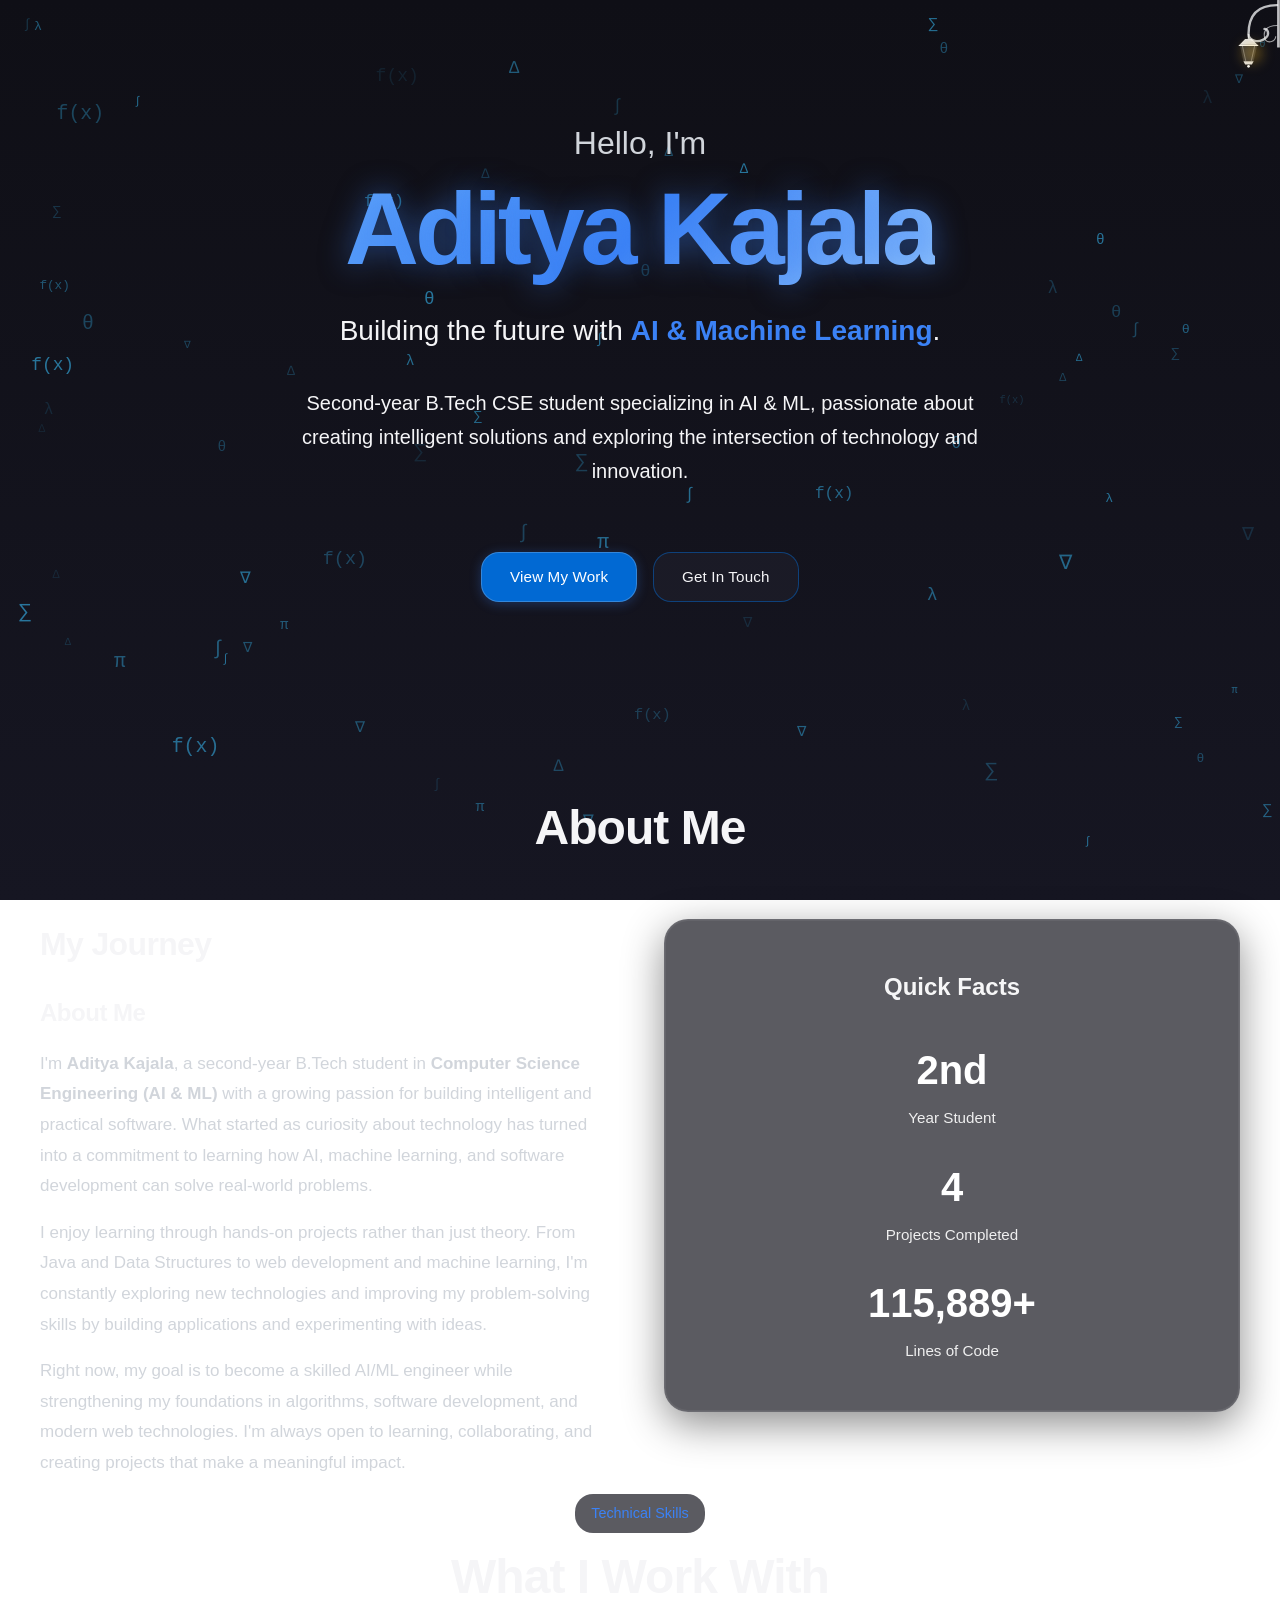
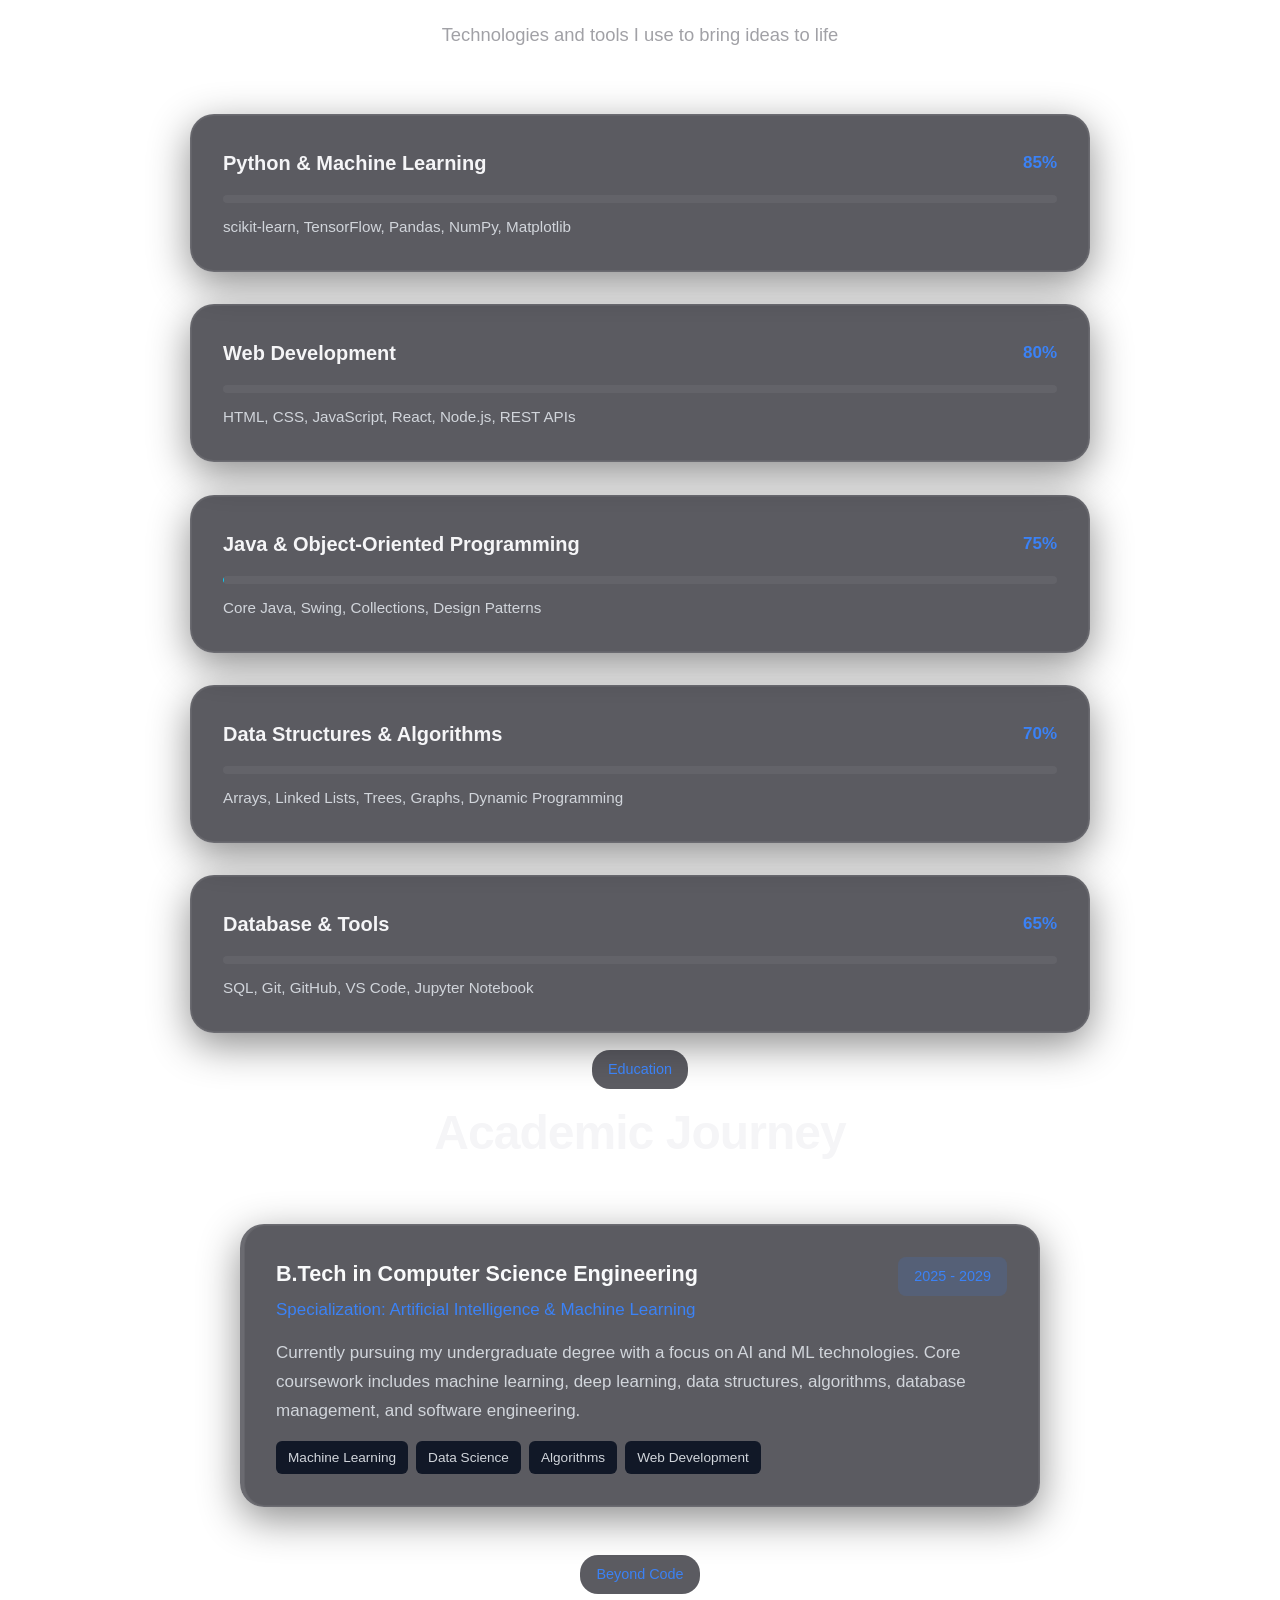
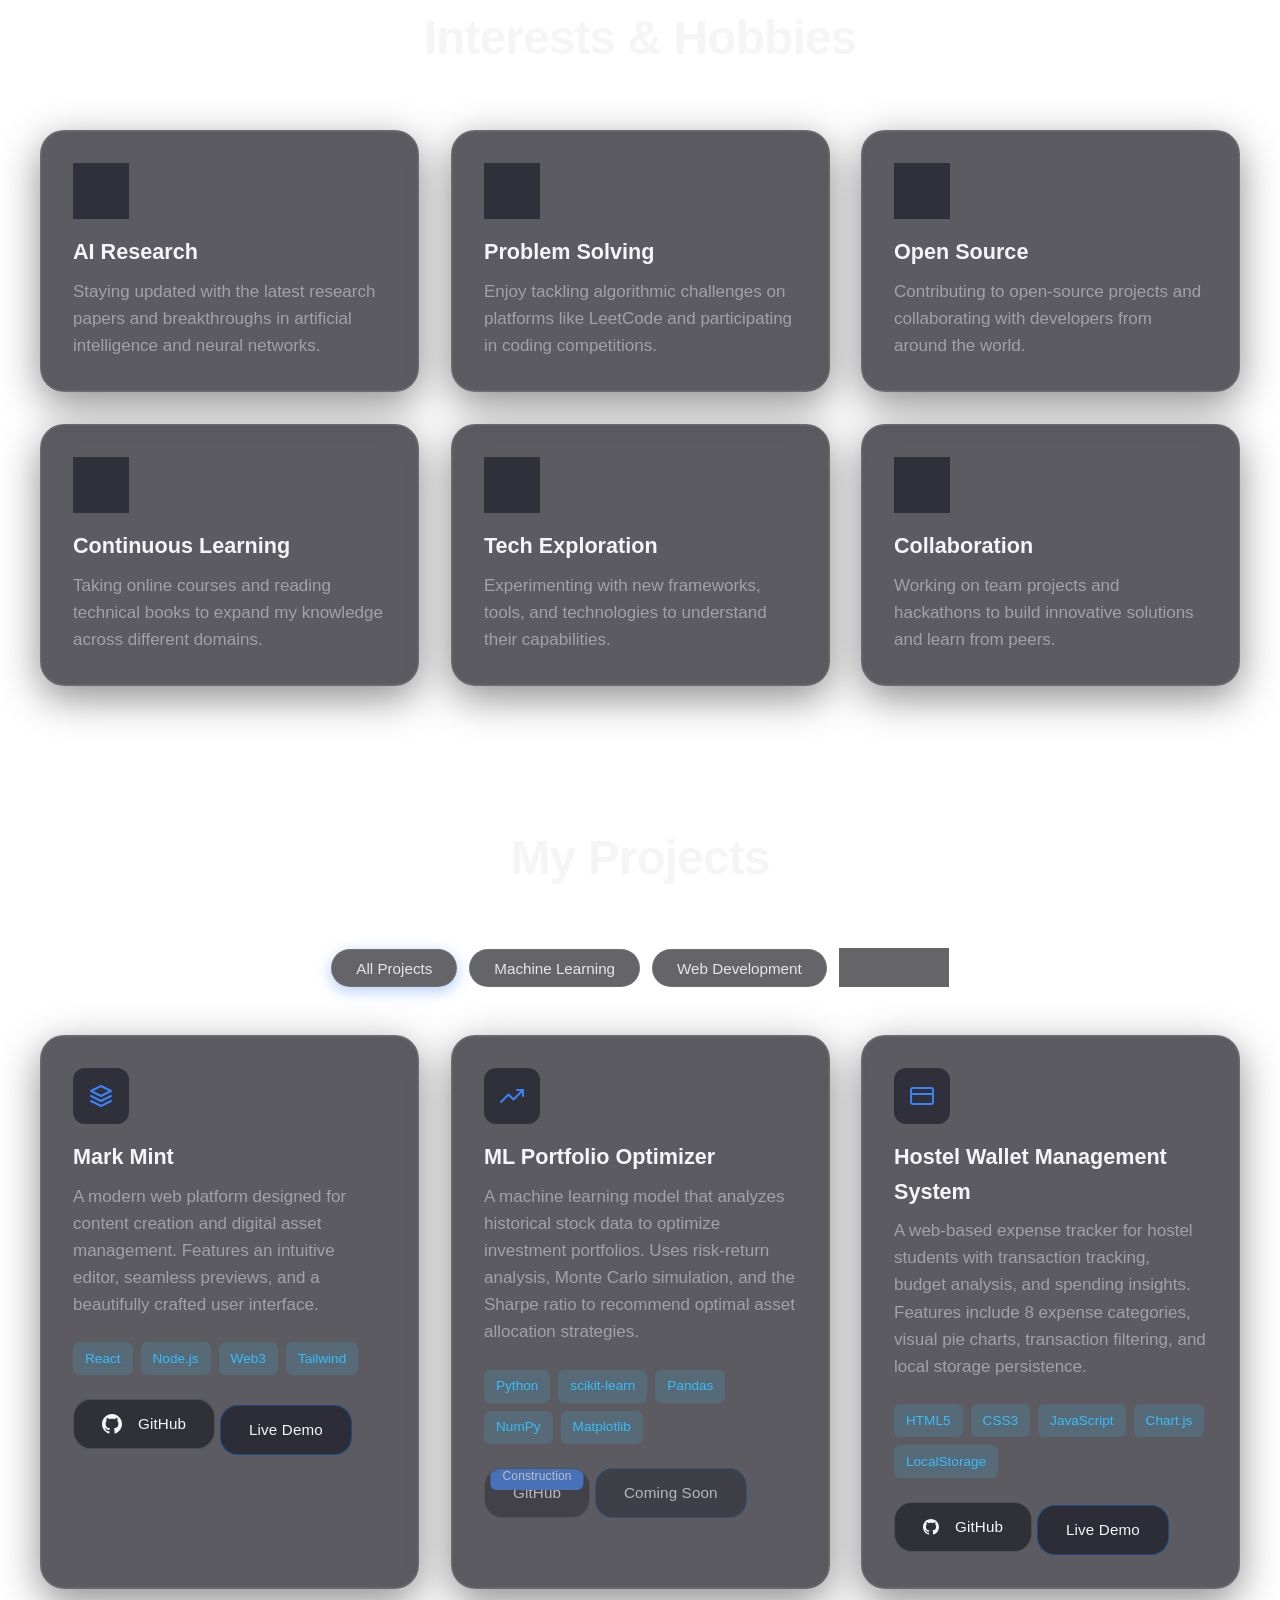
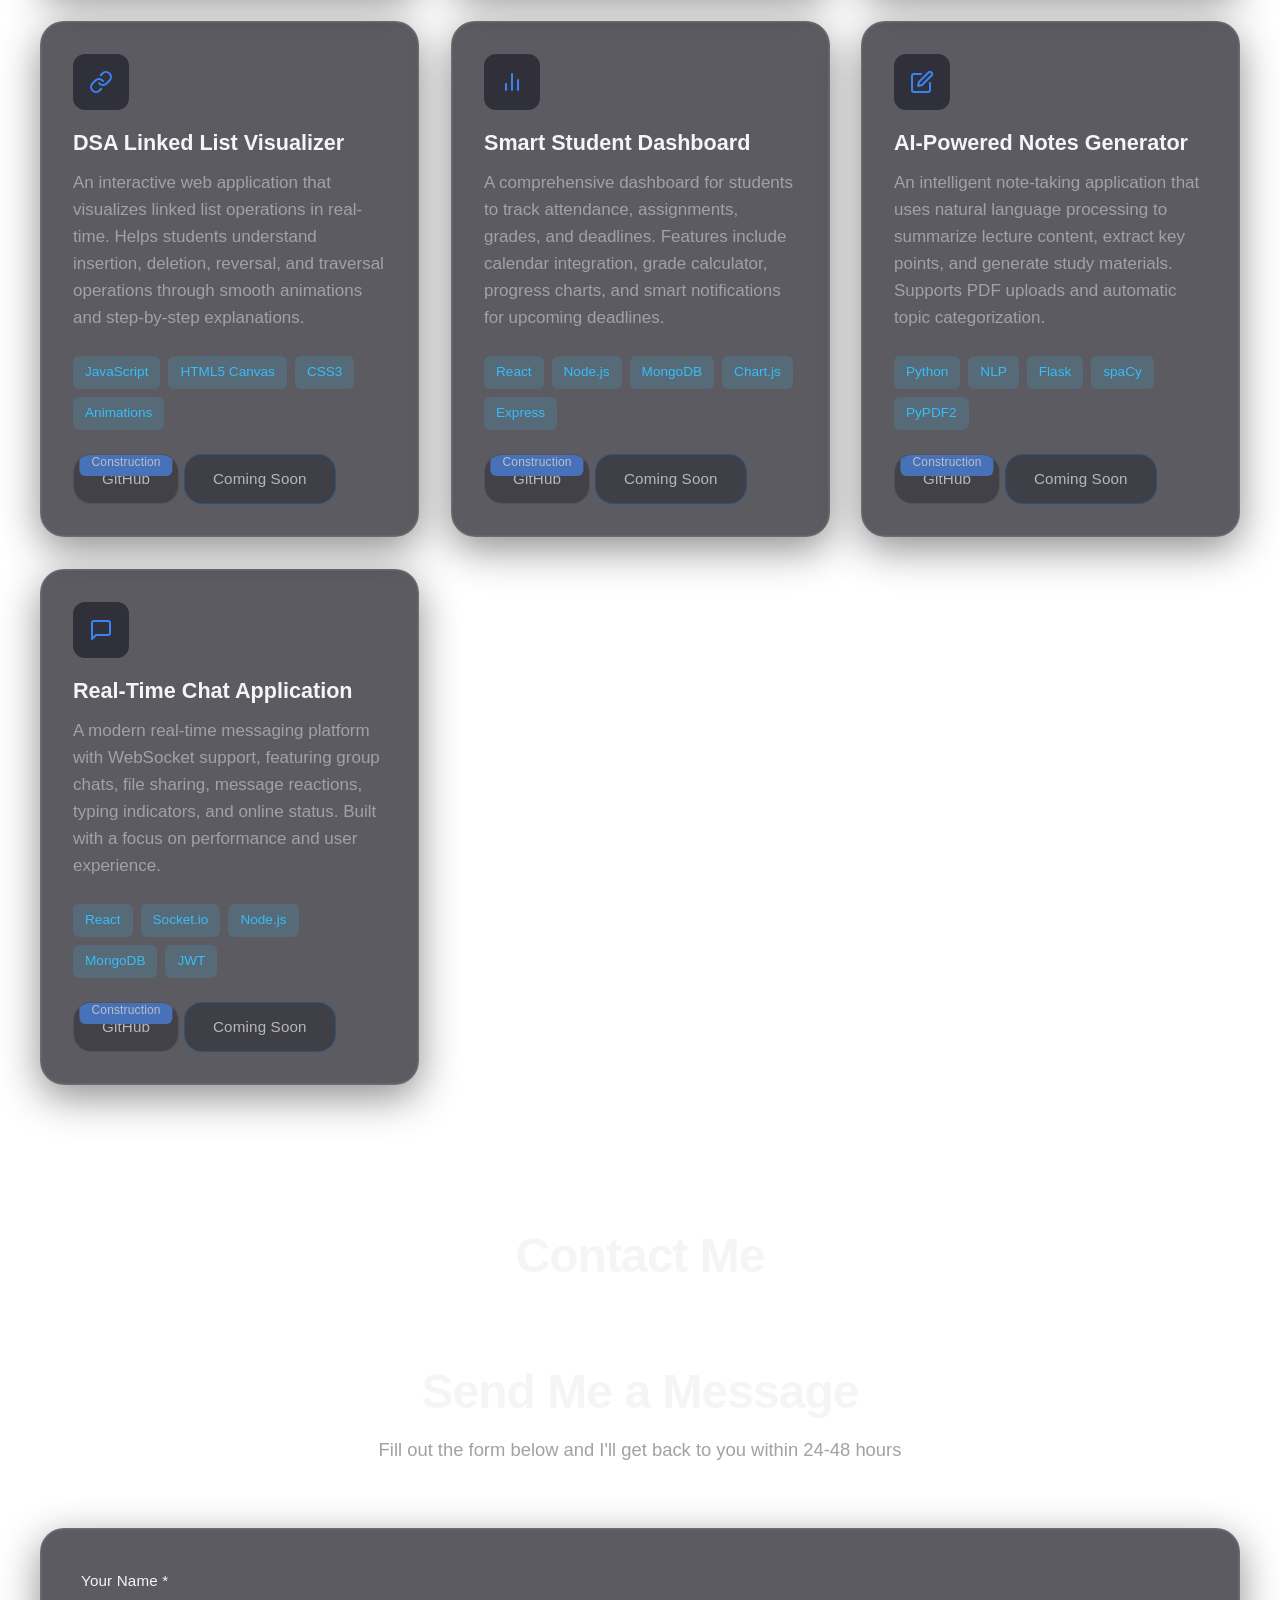
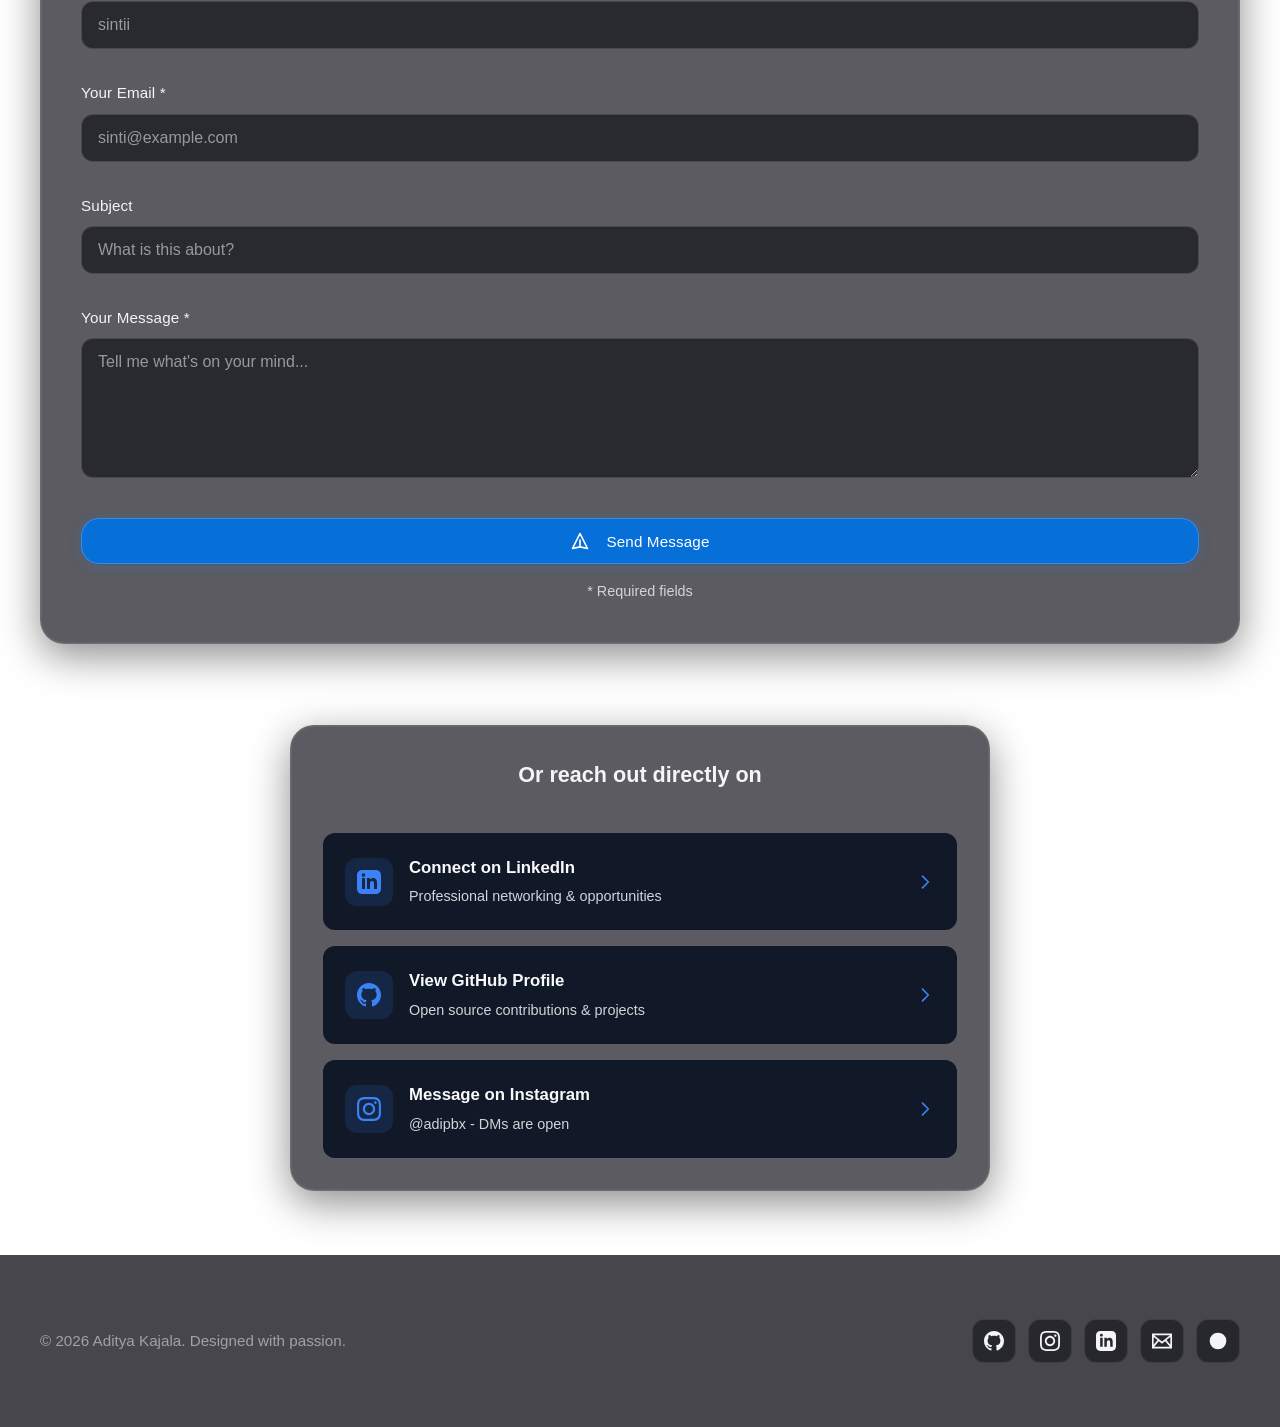
==== commit ae77e19f: "Update LinkedIn URL to custom handle adityakajala across site and resume" ====
--- a/index.html
+++ b/index.html
@@ -620,7 +620,7 @@
             </h3>
 <div style="display: grid; gap: 1rem;">
 <!-- LinkedIn Option -->
-<a class="contact-hover-card" href="https://www.linkedin.com/in/aditya-kajala-375b9b389" rel="noopener noreferrer" style="display: flex; align-items: center; gap: 1rem; padding: 1.25rem; background: var(--light-grey); border-radius: var(--radius-md); text-decoration: none; color: var(--text-primary); transition: all 0.3s; border: 2px solid transparent;" target="_blank">
+<a class="contact-hover-card" href="https://www.linkedin.com/in/adityakajala" rel="noopener noreferrer" style="display: flex; align-items: center; gap: 1rem; padding: 1.25rem; background: var(--light-grey); border-radius: var(--radius-md); text-decoration: none; color: var(--text-primary); transition: all 0.3s; border: 2px solid transparent;" target="_blank">
 <div style="width: 48px; height: 48px; background: var(--accent-blue-light); border-radius: var(--radius-md); display: flex; align-items: center; justify-content: center; flex-shrink: 0;">
 <svg fill="currentColor" height="24" style="color: var(--accent-blue);" viewbox="0 0 24 24" width="24"><path d="M19 0h-14c-2.761 0-5 2.239-5 5v14c0 2.761 2.239 5 5 5h14c2.762 0 5-2.239 5-5v-14c0-2.761-2.238-5-5-5zm-11 19h-3v-11h3v11zm-1.5-12.268c-.966 0-1.75-.79-1.75-1.764s.784-1.764 1.75-1.764 1.75.79 1.75 1.764-.783 1.764-1.75 1.764zm13.5 12.268h-3v-5.604c0-3.368-4-3.113-4 0v5.604h-3v-11h3v1.765c1.396-2.586 7-2.777 7 2.476v6.759z"></path></svg>
 </div>
@@ -671,7 +671,7 @@
 <li><a aria-label="Instagram" href="https://instagram.com/adipbx" rel="noopener noreferrer" target="_blank">
 <svg fill="currentColor" height="20" viewbox="0 0 24 24" width="20"><path d="M12 2.163c3.204 0 3.584.012 4.85.07 3.252.148 4.771 1.691 4.919 4.919.058 1.265.069 1.645.069 4.849 0 3.205-.012 3.584-.069 4.849-.149 3.225-1.664 4.771-4.919 4.919-1.266.058-1.644.07-4.85.07-3.204 0-3.584-.012-4.849-.07-3.26-.149-4.771-1.699-4.919-4.92-.058-1.265-.07-1.644-.07-4.849 0-3.204.013-3.583.07-4.849.149-3.227 1.664-4.771 4.919-4.919 1.266-.057 1.645-.069 4.849-.069zm0-2.163c-3.259 0-3.667.014-4.947.072-4.358.2-6.78 2.618-6.98 6.98-.059 1.281-.073 1.689-.073 4.948 0 3.259.014 3.668.072 4.948.2 4.358 2.618 6.78 6.98 6.98 1.281.058 1.689.072 4.948.072 3.259 0 3.668-.014 4.948-.072 4.354-.2 6.782-2.618 6.979-6.98.059-1.28.073-1.689.073-4.948 0-3.259-.014-3.667-.072-4.947-.196-4.354-2.617-6.78-6.979-6.98-1.281-.059-1.69-.073-4.949-.073zm0 5.838c-3.403 0-6.162 2.759-6.162 6.162s2.759 6.163 6.162 6.163 6.162-2.759 6.162-6.163c0-3.403-2.759-6.162-6.162-6.162zm0 10.162c-2.209 0-4-1.79-4-4 0-2.209 1.791-4 4-4s4 1.791 4 4c0 2.21-1.791 4-4 4zm6.406-11.845c-.796 0-1.441.645-1.441 1.44s.645 1.44 1.441 1.44c.795 0 1.439-.645 1.439-1.44s-.644-1.44-1.439-1.44z"></path></svg>
 </a></li>
-<li><a aria-label="LinkedIn" href="https://www.linkedin.com/in/aditya-kajala-375b9b389" rel="noopener noreferrer" target="_blank">
+<li><a aria-label="LinkedIn" href="https://www.linkedin.com/in/adityakajala" rel="noopener noreferrer" target="_blank">
 <svg fill="currentColor" height="20" viewbox="0 0 24 24" width="20"><path d="M19 0h-14c-2.761 0-5 2.239-5 5v14c0 2.761 2.239 5 5 5h14c2.762 0 5-2.239 5-5v-14c0-2.761-2.238-5-5-5zm-11 19h-3v-11h3v11zm-1.5-12.268c-.966 0-1.75-.79-1.75-1.764s.784-1.764 1.75-1.764 1.75.79 1.75 1.764-.783 1.764-1.75 1.764zm13.5 12.268h-3v-5.604c0-3.368-4-3.113-4 0v5.604h-3v-11h3v1.765c1.396-2.586 7-2.777 7 2.476v6.759z"></path></svg>
 </a></li>
 <li><a aria-label="Email" href="https://mail.google.com/mail/?view=cm&fs=1&to=adityakajala06@gmail.com" target="_blank" rel="noopener noreferrer">
@@ -700,3 +700,4 @@
 
 
 
+
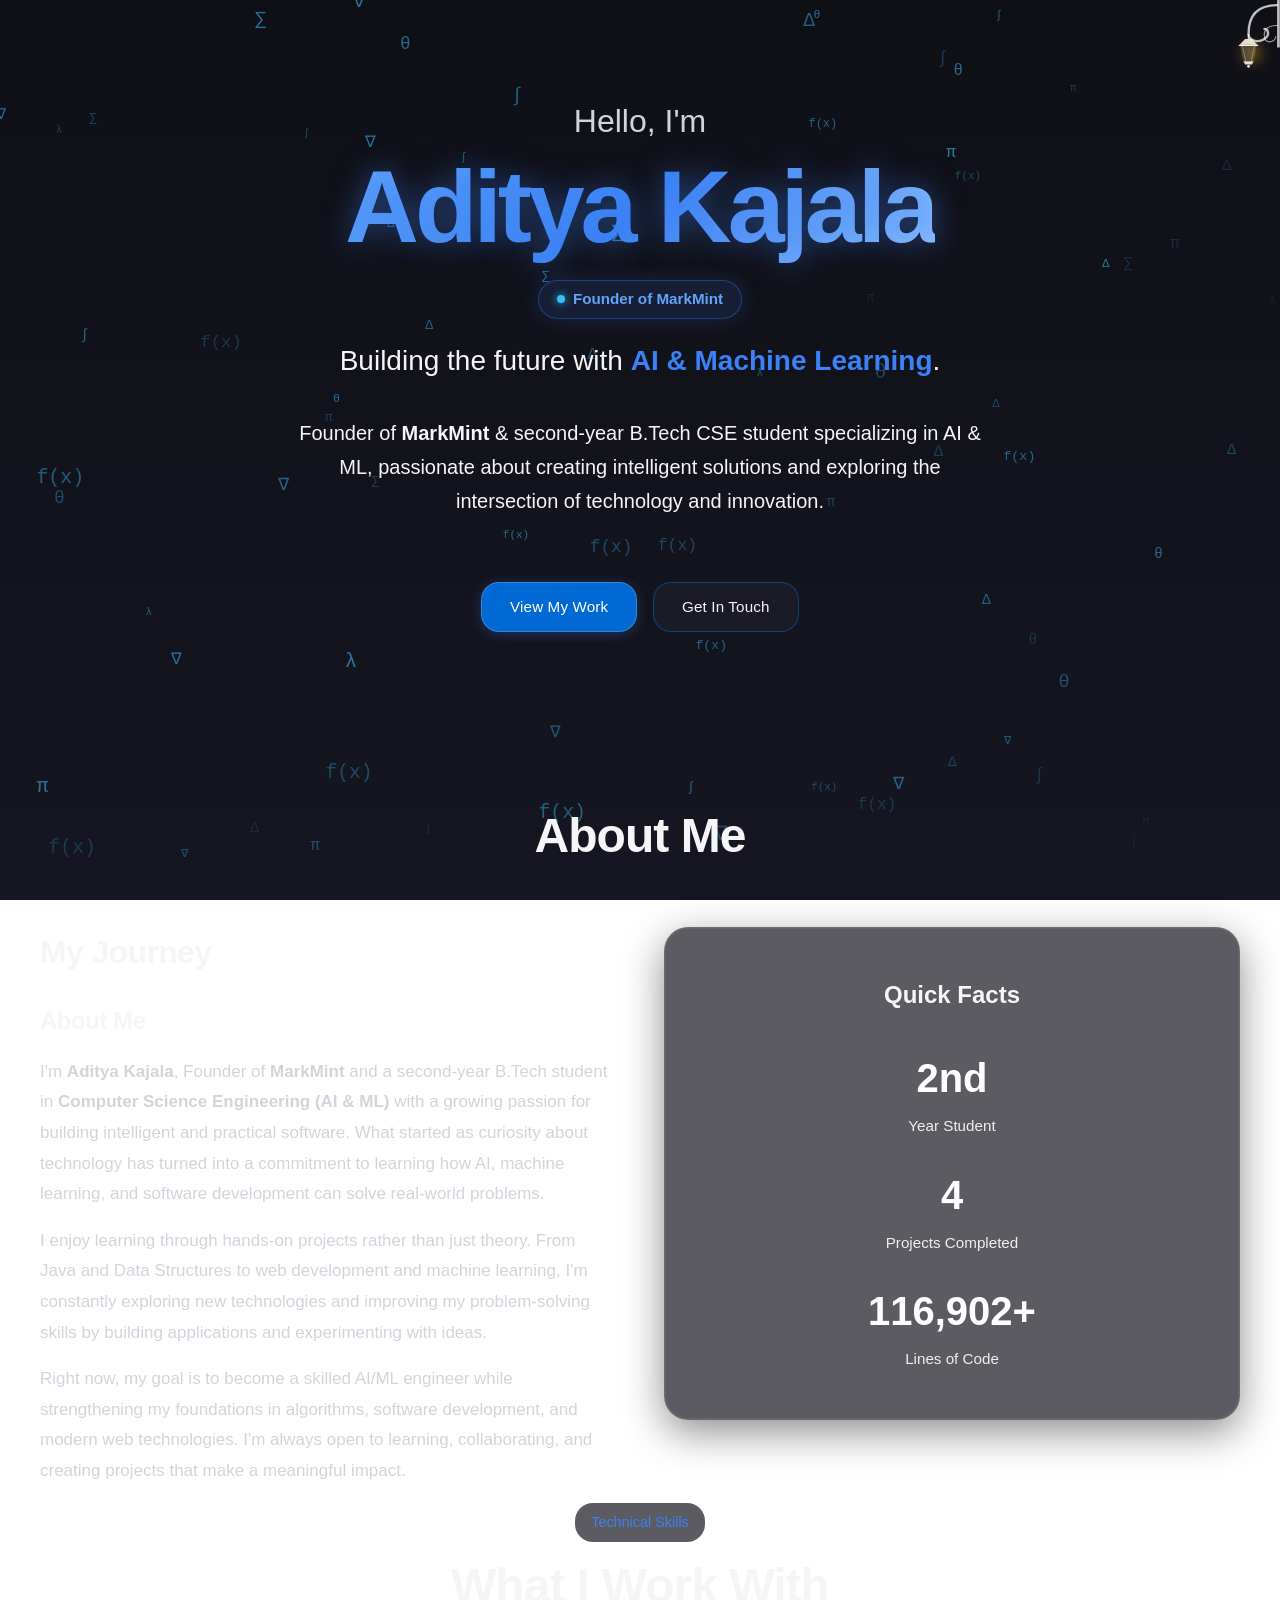
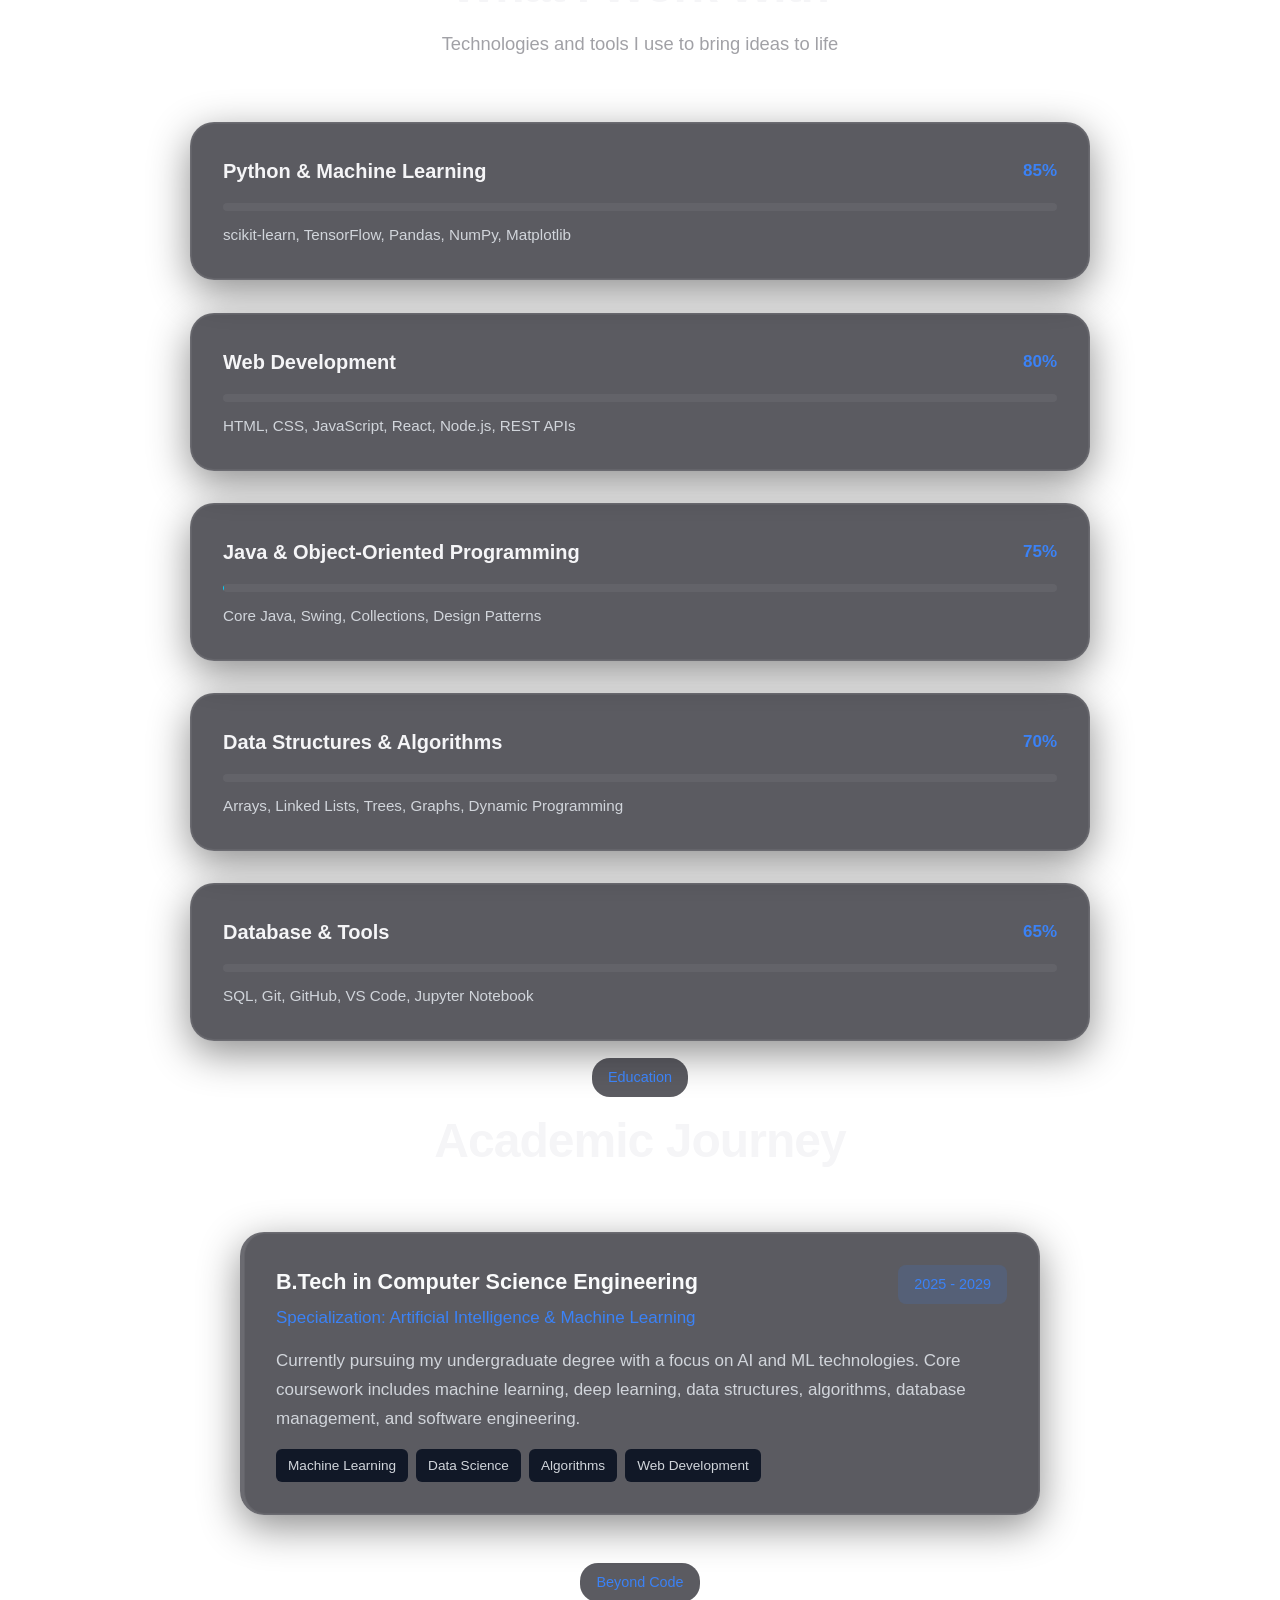
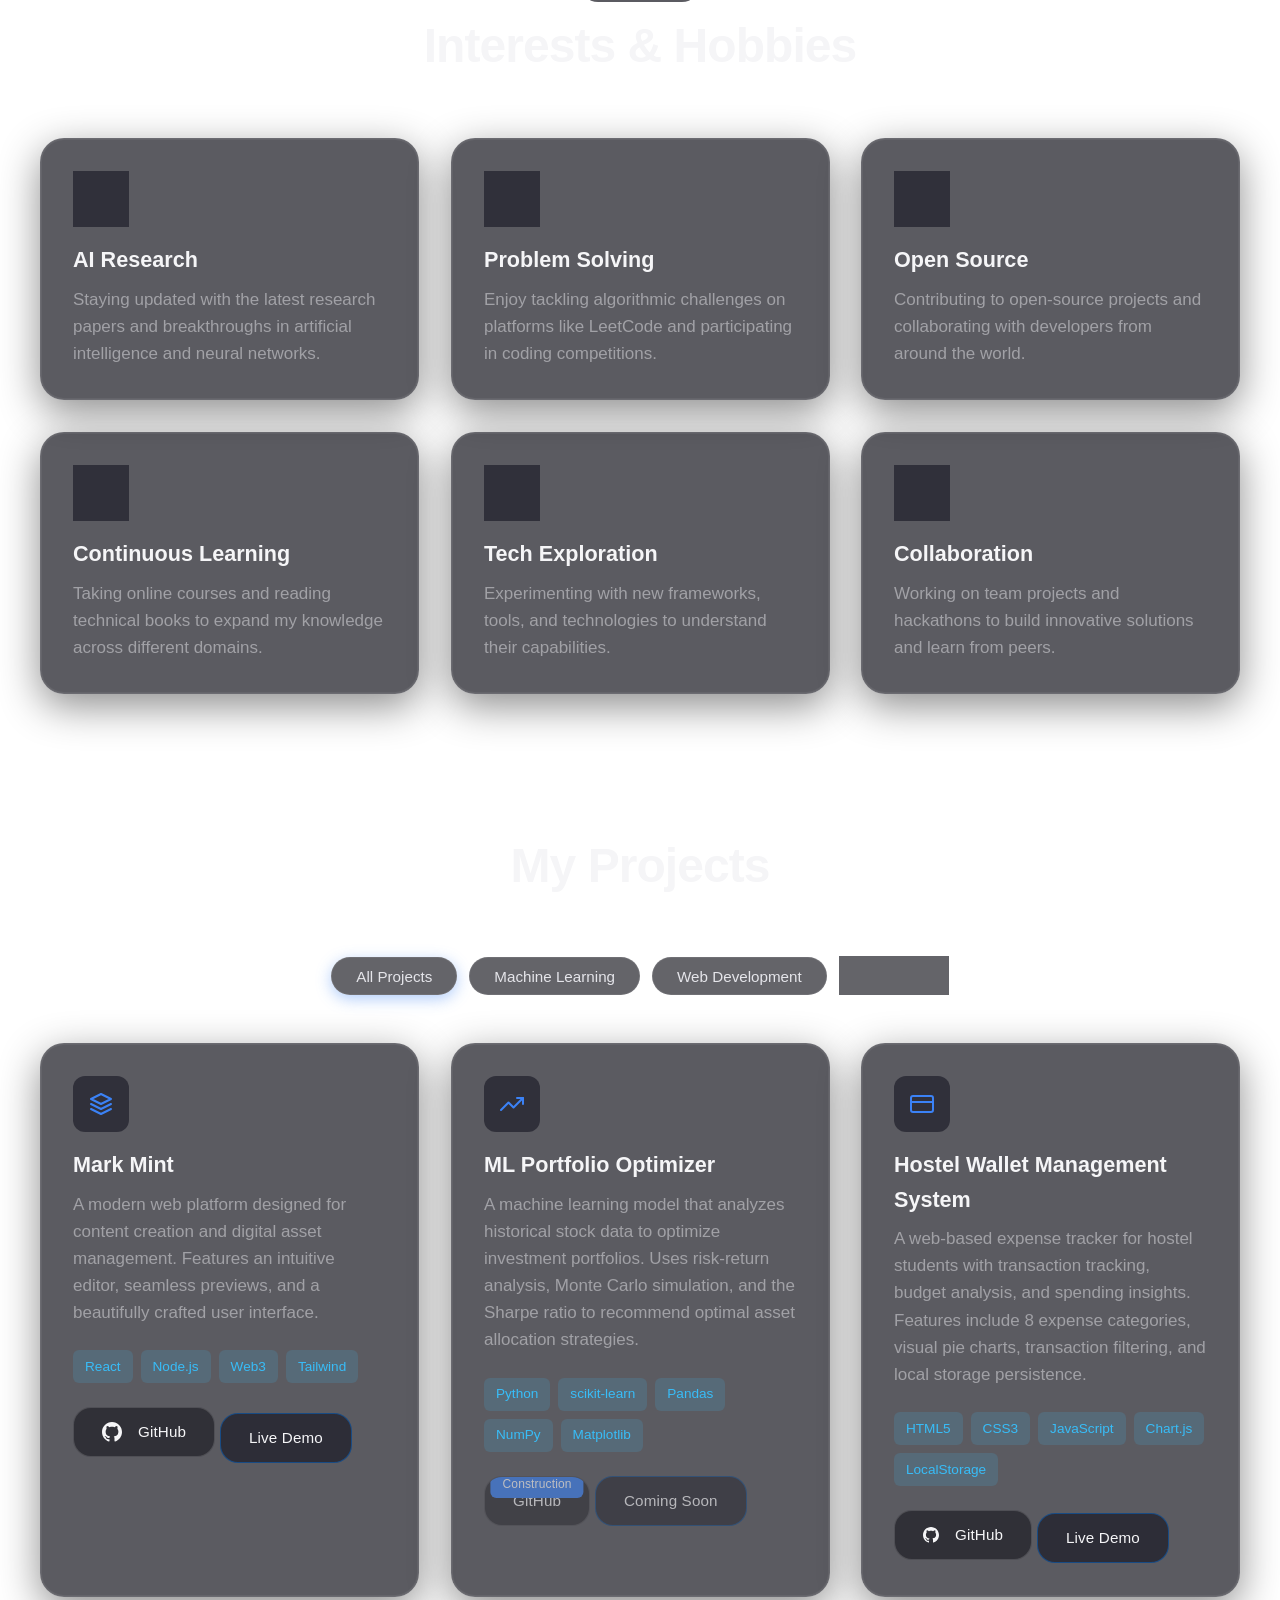
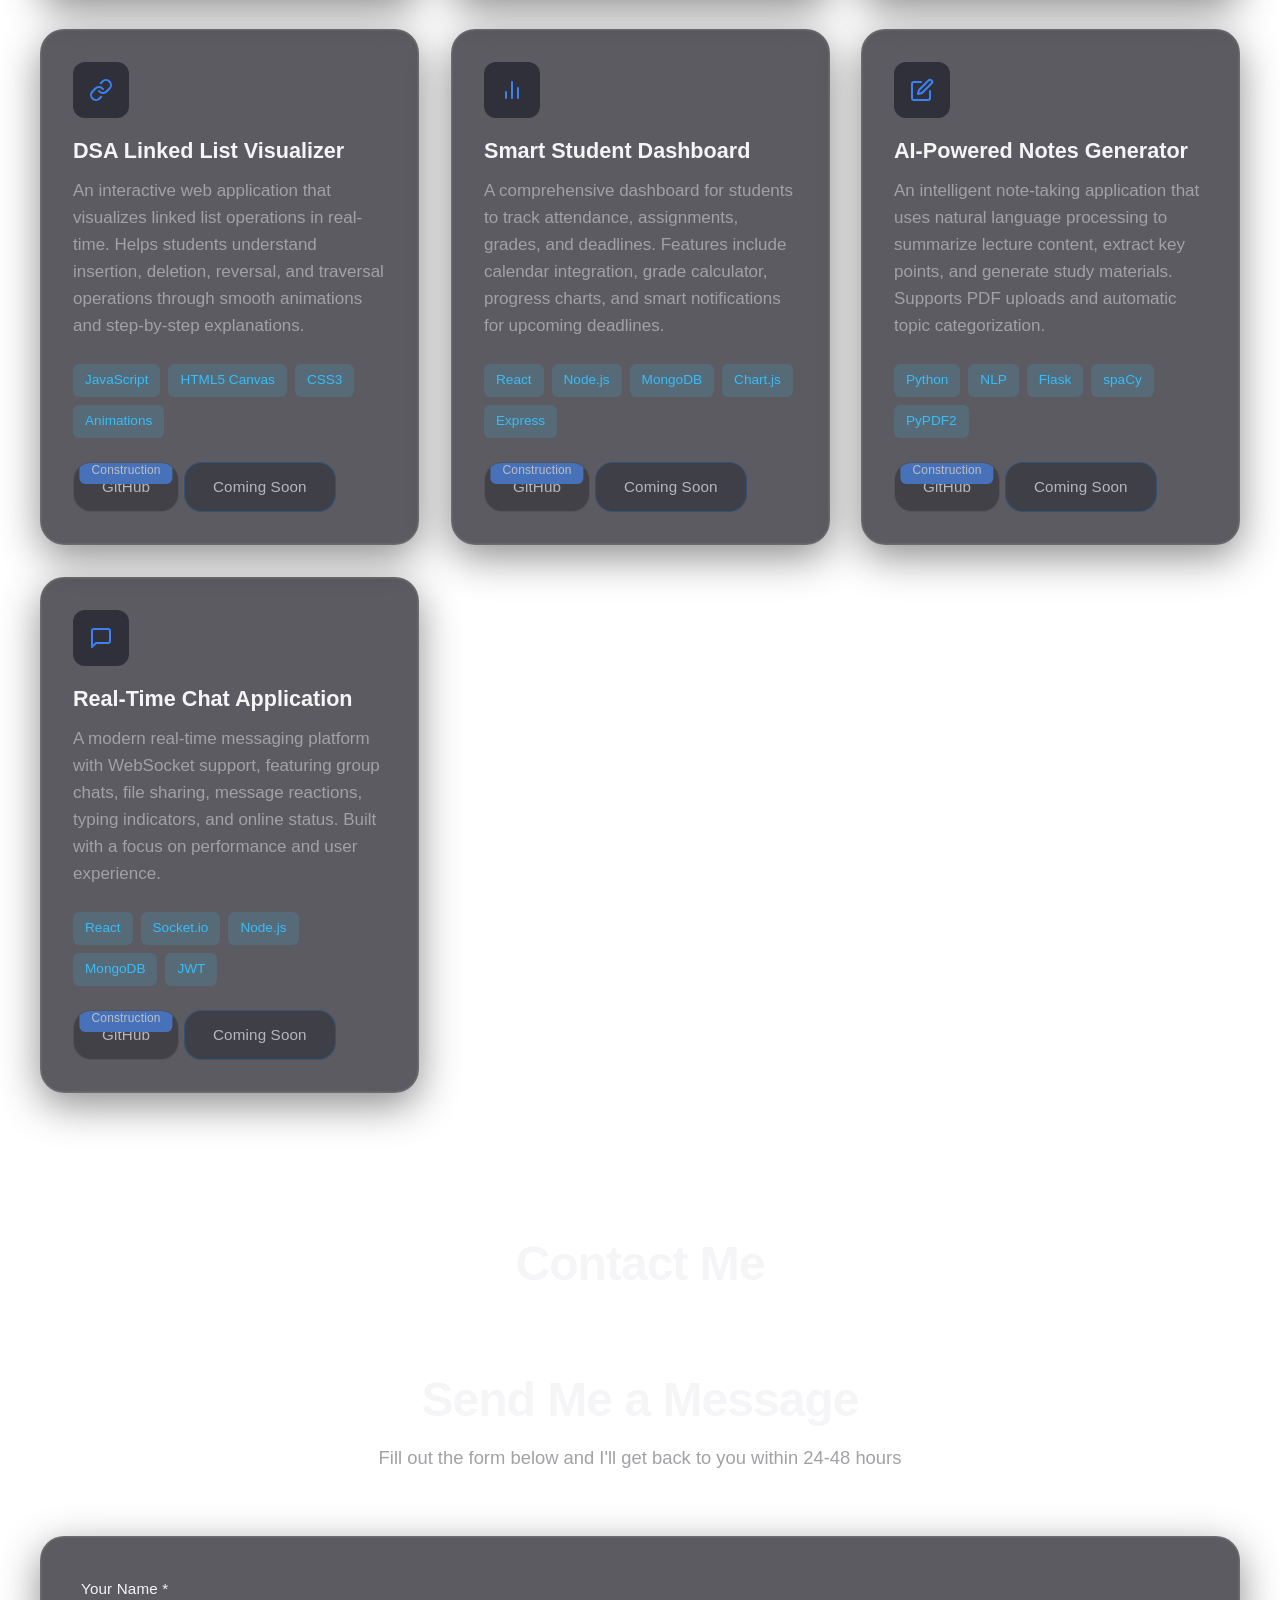
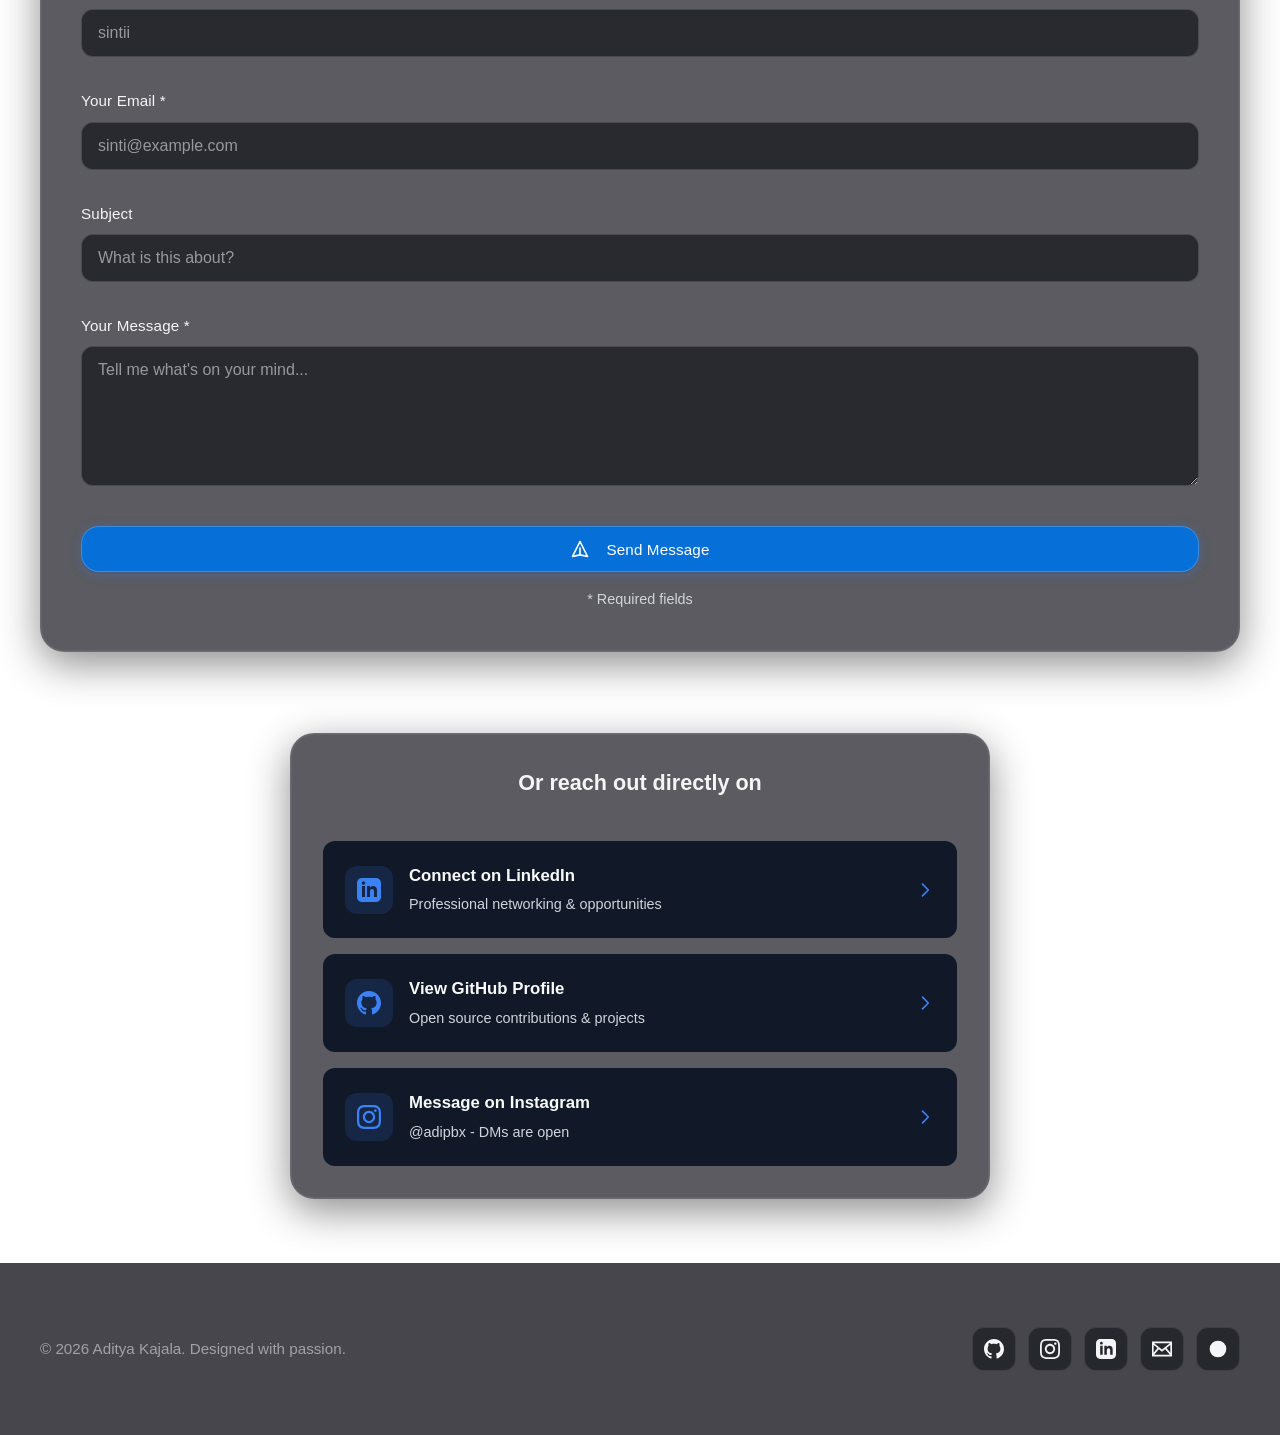
==== commit c24b1b0b: "Feature Aditya Kajala, Founder of MarkMint across hero, bio, and meta tags; update LOC to 116,902+" ====
--- a/index.html
+++ b/index.html
@@ -1,4 +1,4 @@
-﻿<!DOCTYPE html>
+<!DOCTYPE html>
 
 <html lang="en">
 <head>
@@ -16,19 +16,19 @@
 <meta content="https://adityakajala.github.io" property="og:url"/>
 <!-- Twitter Card Meta Tags -->
 <meta content="summary_large_image" name="twitter:card"/>
-<meta content="Aditya Kajala - AI &amp; ML Student" name="twitter:title"/>
-<meta content="B.Tech CSE (AI &amp; ML) Student passionate about Machine Learning and Web Development" name="twitter:description"/>
+<meta content="Aditya Kajala | Founder of MarkMint" name="twitter:title"/>
+<meta content="Aditya Kajala, Founder of MarkMint. Building the future with AI &amp; Machine Learning." name="twitter:description"/>
 
   <!-- Social Media Preview Images -->
-  <meta property="og:title" content="Aditya Kajala - AI & ML Portfolio">
-  <meta property="og:description" content="Building the future with AI & Machine Learning.">
+  <meta property="og:title" content="Aditya Kajala | Founder of MarkMint">
+  <meta property="og:description" content="Aditya Kajala, Founder of MarkMint. Building the future with AI & Machine Learning.">
   <meta property="og:image" content="https://adityakajala1.github.io/portfolio/assets/images/og-image.png?v=2">
   <meta property="og:image:width" content="1200">
   <meta property="og:image:height" content="630">
   <meta name="twitter:card" content="summary_large_image">
   <meta name="twitter:image" content="https://adityakajala1.github.io/portfolio/assets/images/og-image.png?v=2">
 
-  <title>Aditya Kajala - AI &amp; ML Student | Portfolio</title>
+  <title>Aditya Kajala | Founder of MarkMint</title>
 <!-- Favicon -->
 <link href="./assets/logo.svg" rel="icon" type="image/svg+xml"/>
 <!-- Stylesheets -->
@@ -188,15 +188,19 @@
     <div style="font-size: clamp(1.25rem, 3vw, 2rem); font-weight: 500; color: var(--text-secondary); margin-bottom: 0.25rem; animation: fadeInUp 0.8s ease forwards;">
         Hello, I'm
       </div>
-      <h1 style="font-size: clamp(2.5rem, 8vw, 6.5rem); font-weight: 900; line-height: 1.1; letter-spacing: -0.04em; margin-bottom: 1.5rem; color: var(--text-primary); white-space: normal; animation: fadeInUp 0.8s ease 0.1s forwards;">
+      <h1 style="font-size: clamp(2.5rem, 8vw, 6.5rem); font-weight: 900; line-height: 1.1; letter-spacing: -0.04em; margin-bottom: 1rem; color: var(--text-primary); white-space: normal; animation: fadeInUp 0.8s ease 0.1s forwards;">
         <span class="text-gradient" style="display: inline-block; background: linear-gradient(135deg, #60A5FA 0%, #3B82F6 50%, #93C5FD 100%); -webkit-background-clip: text; -webkit-text-fill-color: transparent; color: #60A5FA; text-shadow: 0 0 30px rgba(59, 130, 246, 0.5);">Aditya Kajala</span>
       </h1>
+      <div style="display: inline-flex; align-items: center; gap: 0.5rem; background: rgba(59, 130, 246, 0.12); border: 1px solid rgba(59, 130, 246, 0.35); padding: 0.4rem 1.15rem; border-radius: 9999px; font-size: 0.95rem; font-weight: 600; color: #60A5FA; margin-bottom: 1.25rem; box-shadow: 0 0 20px rgba(59, 130, 246, 0.2); animation: fadeInUp 0.8s ease 0.15s forwards;">
+        <span style="display: inline-block; width: 8px; height: 8px; border-radius: 50%; background: #38BDF8; box-shadow: 0 0 8px #38BDF8;"></span>
+        Founder of MarkMint
+      </div>
       <h2 style="font-size: clamp(1.15rem, 3vw, 1.75rem); font-weight: 400; color: var(--text-secondary); max-width: 700px; margin: 0 auto; line-height: 1.6; animation: fadeInUp 0.8s ease 0.2s forwards;">
         Building the future with <span style="color: var(--accent-blue); font-weight: 600;">AI &amp; Machine Learning</span>.
       </h2>
   </div>
 <p class="hero-description">
-          Second-year B.Tech CSE student specializing in AI &amp; ML, passionate about creating intelligent solutions and exploring the intersection of technology and innovation.
+          Founder of <strong>MarkMint</strong> &amp; second-year B.Tech CSE student specializing in AI &amp; ML, passionate about creating intelligent solutions and exploring the intersection of technology and innovation.
         </p>
 <div class="hero-cta">
 <a class="btn btn-primary btn-magnetic" href="#projects">View My Work</a>
@@ -209,7 +213,7 @@
 <h2 style="font-size: 2rem; font-weight: 700; margin-bottom: 1.5rem;  letter-spacing: -0.02em;">My Journey</h2>
 <h2 style="font-size: 1.5rem; font-weight: 700; margin-bottom: 1rem;  letter-spacing: -0.02em;">About Me</h2>
 <p style="color: var(--text-secondary); line-height: 1.8; margin-bottom: 1rem;">
-              I'm <strong>Aditya Kajala</strong>, a second-year B.Tech student in <strong>Computer Science Engineering (AI &amp; ML)</strong> with a growing passion for building intelligent and practical software. What started as curiosity about technology has turned into a commitment to learning how AI, machine learning, and software development can solve real-world problems.
+              I'm <strong>Aditya Kajala</strong>, Founder of <strong>MarkMint</strong> and a second-year B.Tech student in <strong>Computer Science Engineering (AI &amp; ML)</strong> with a growing passion for building intelligent and practical software. What started as curiosity about technology has turned into a commitment to learning how AI, machine learning, and software development can solve real-world problems.
             </p>
 <p style="color: var(--text-secondary); line-height: 1.8; margin-bottom: 1rem;">
               I enjoy learning through hands-on projects rather than just theory. From Java and Data Structures to web development and machine learning, I'm constantly exploring new technologies and improving my problem-solving skills by building applications and experimenting with ideas.
@@ -231,7 +235,7 @@
 <div style="opacity: 0.9; font-size: 0.95rem;">Projects Completed</div>
 </div>
 <div>
-<div style="font-size: 2.5rem; font-weight: 700; margin-bottom: 0.25rem;">115,889+</div>
+<div style="font-size: 2.5rem; font-weight: 700; margin-bottom: 0.25rem;">116,902+</div>
   <div style="opacity: 0.9; font-size: 0.95rem;">Lines of Code</div>
 </div>
 </div>
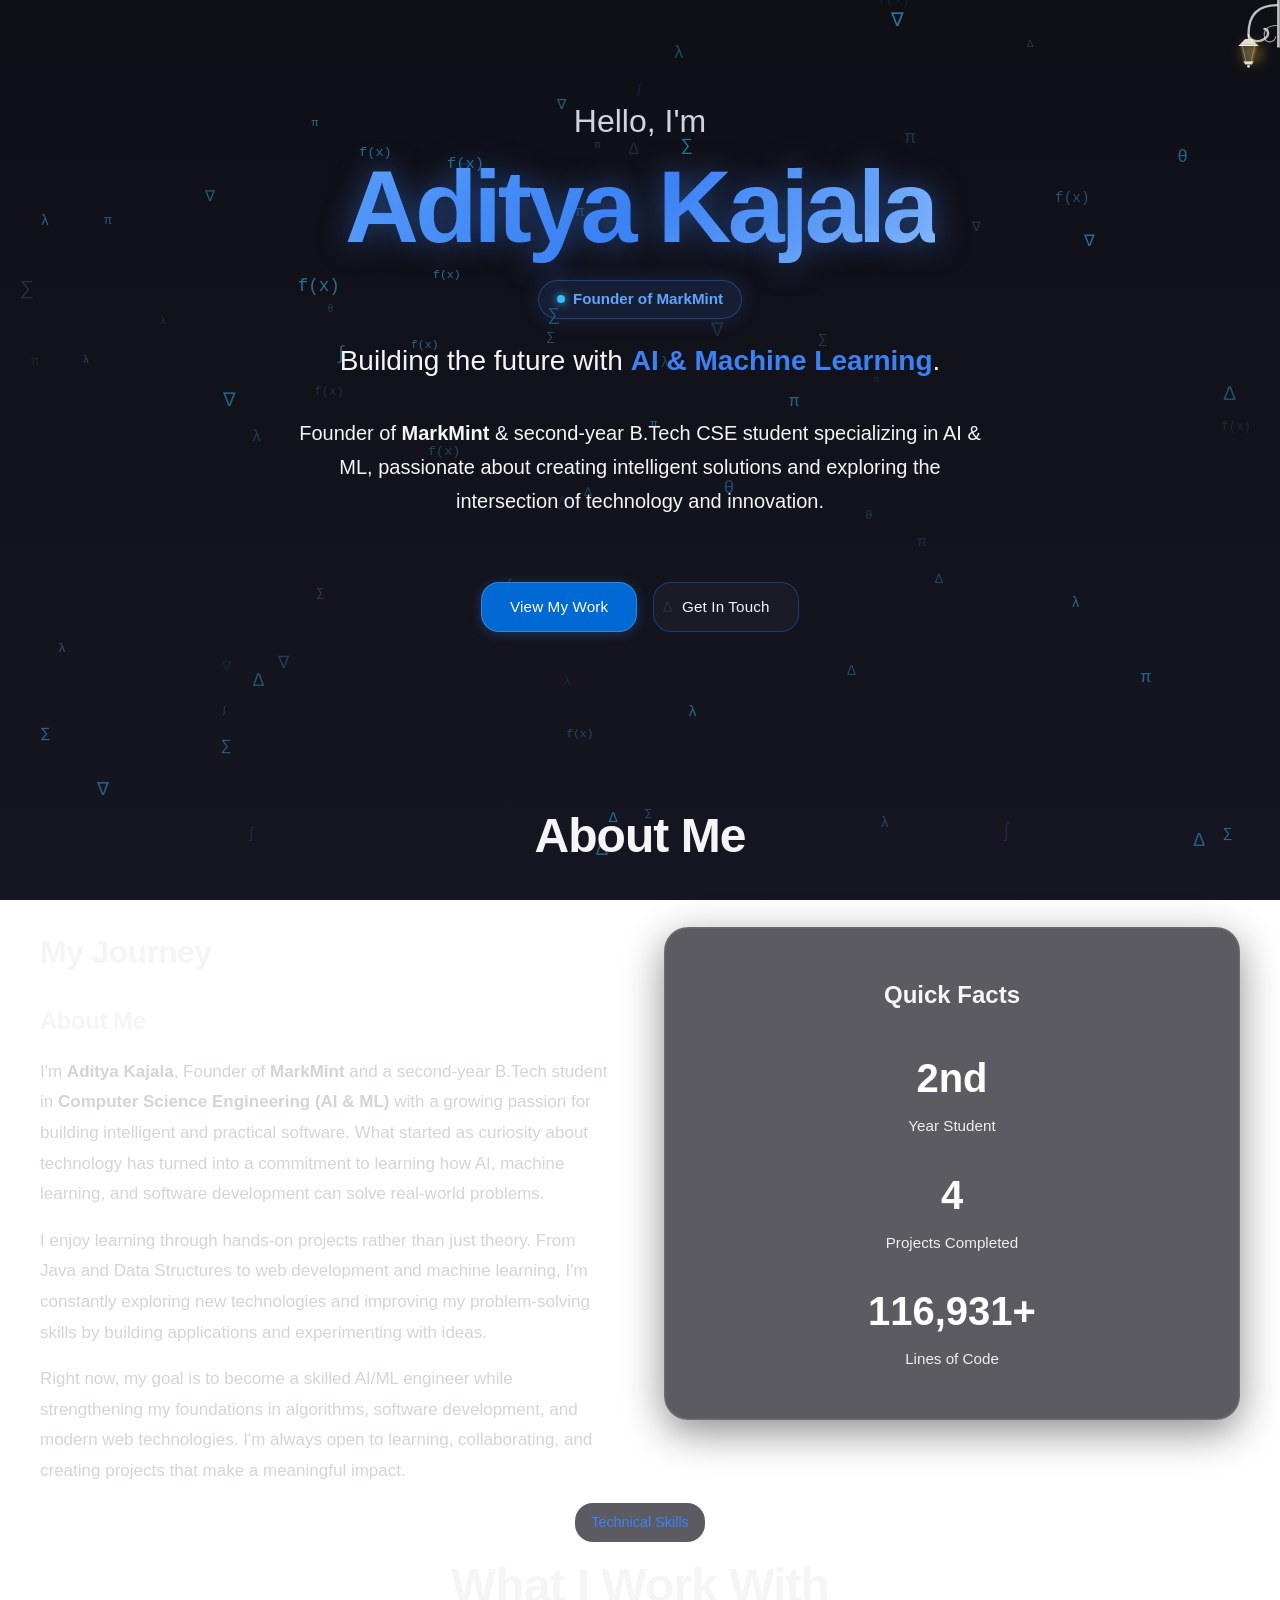
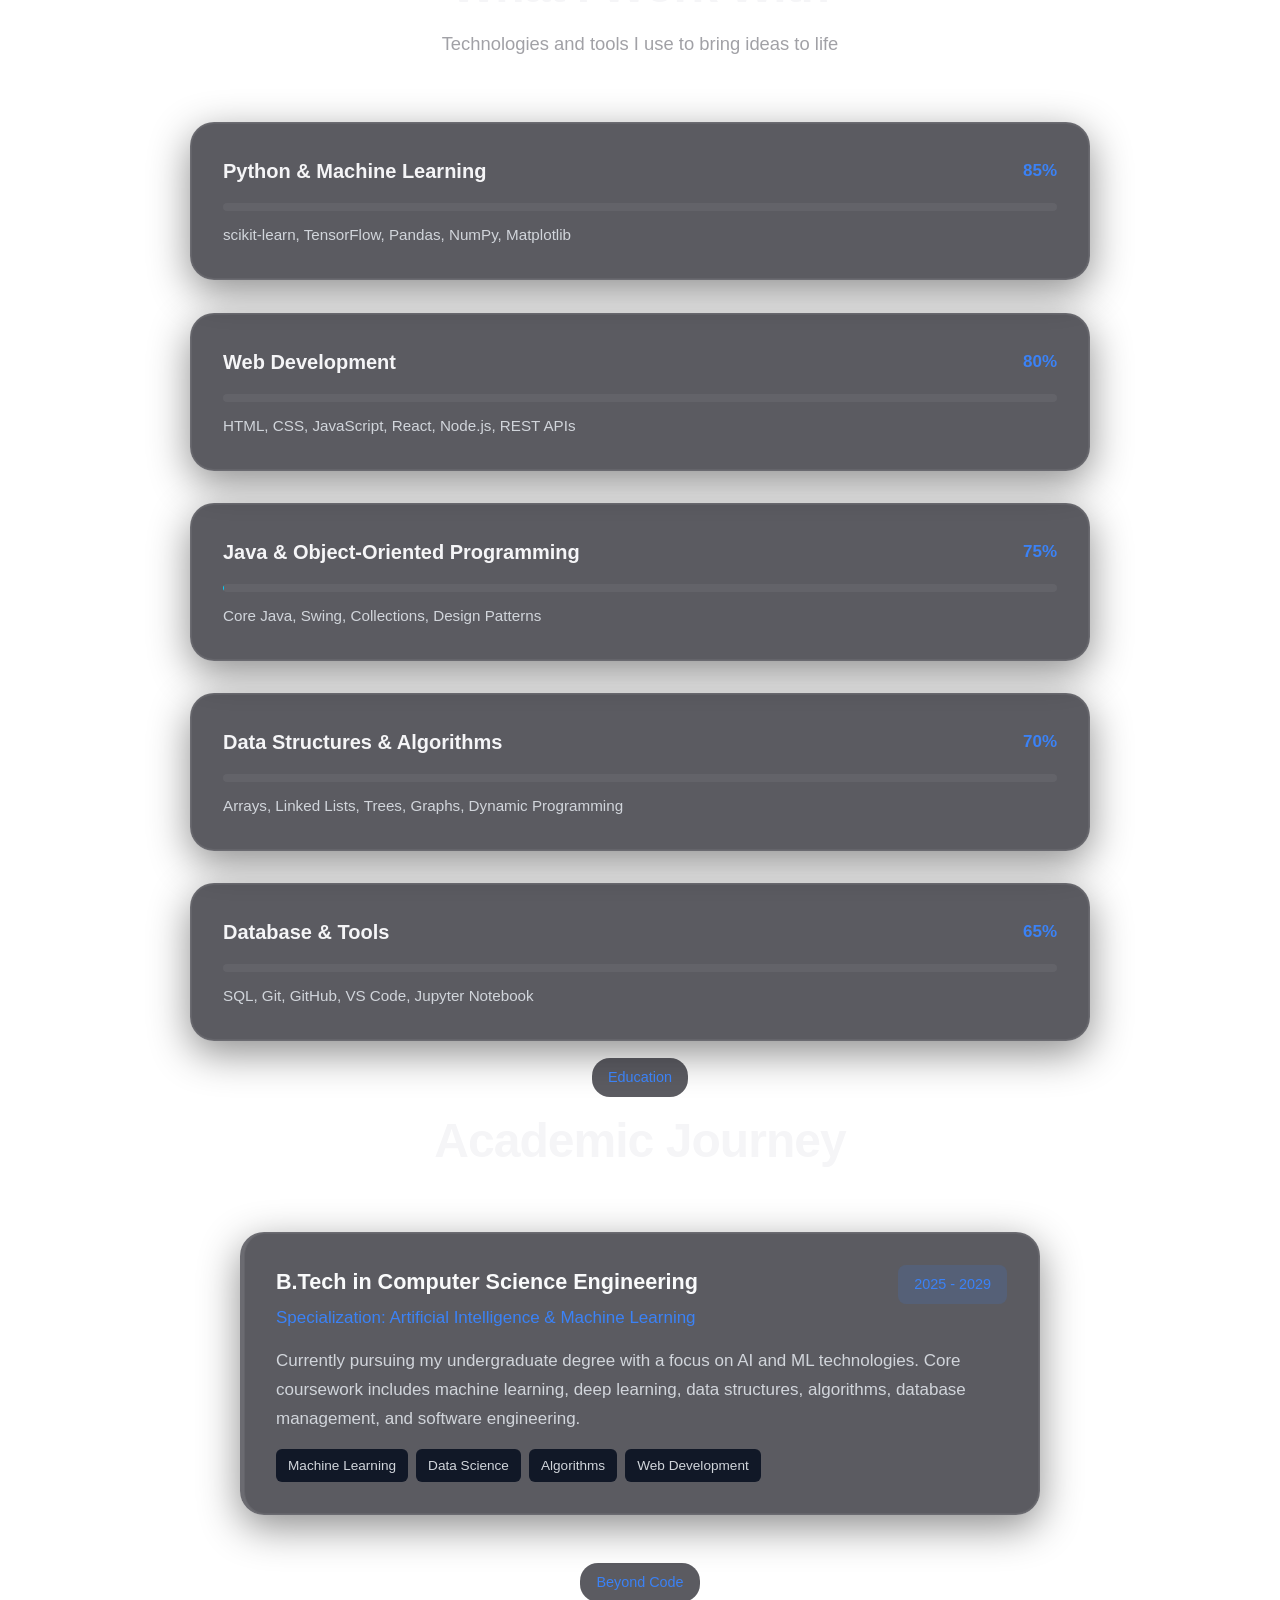
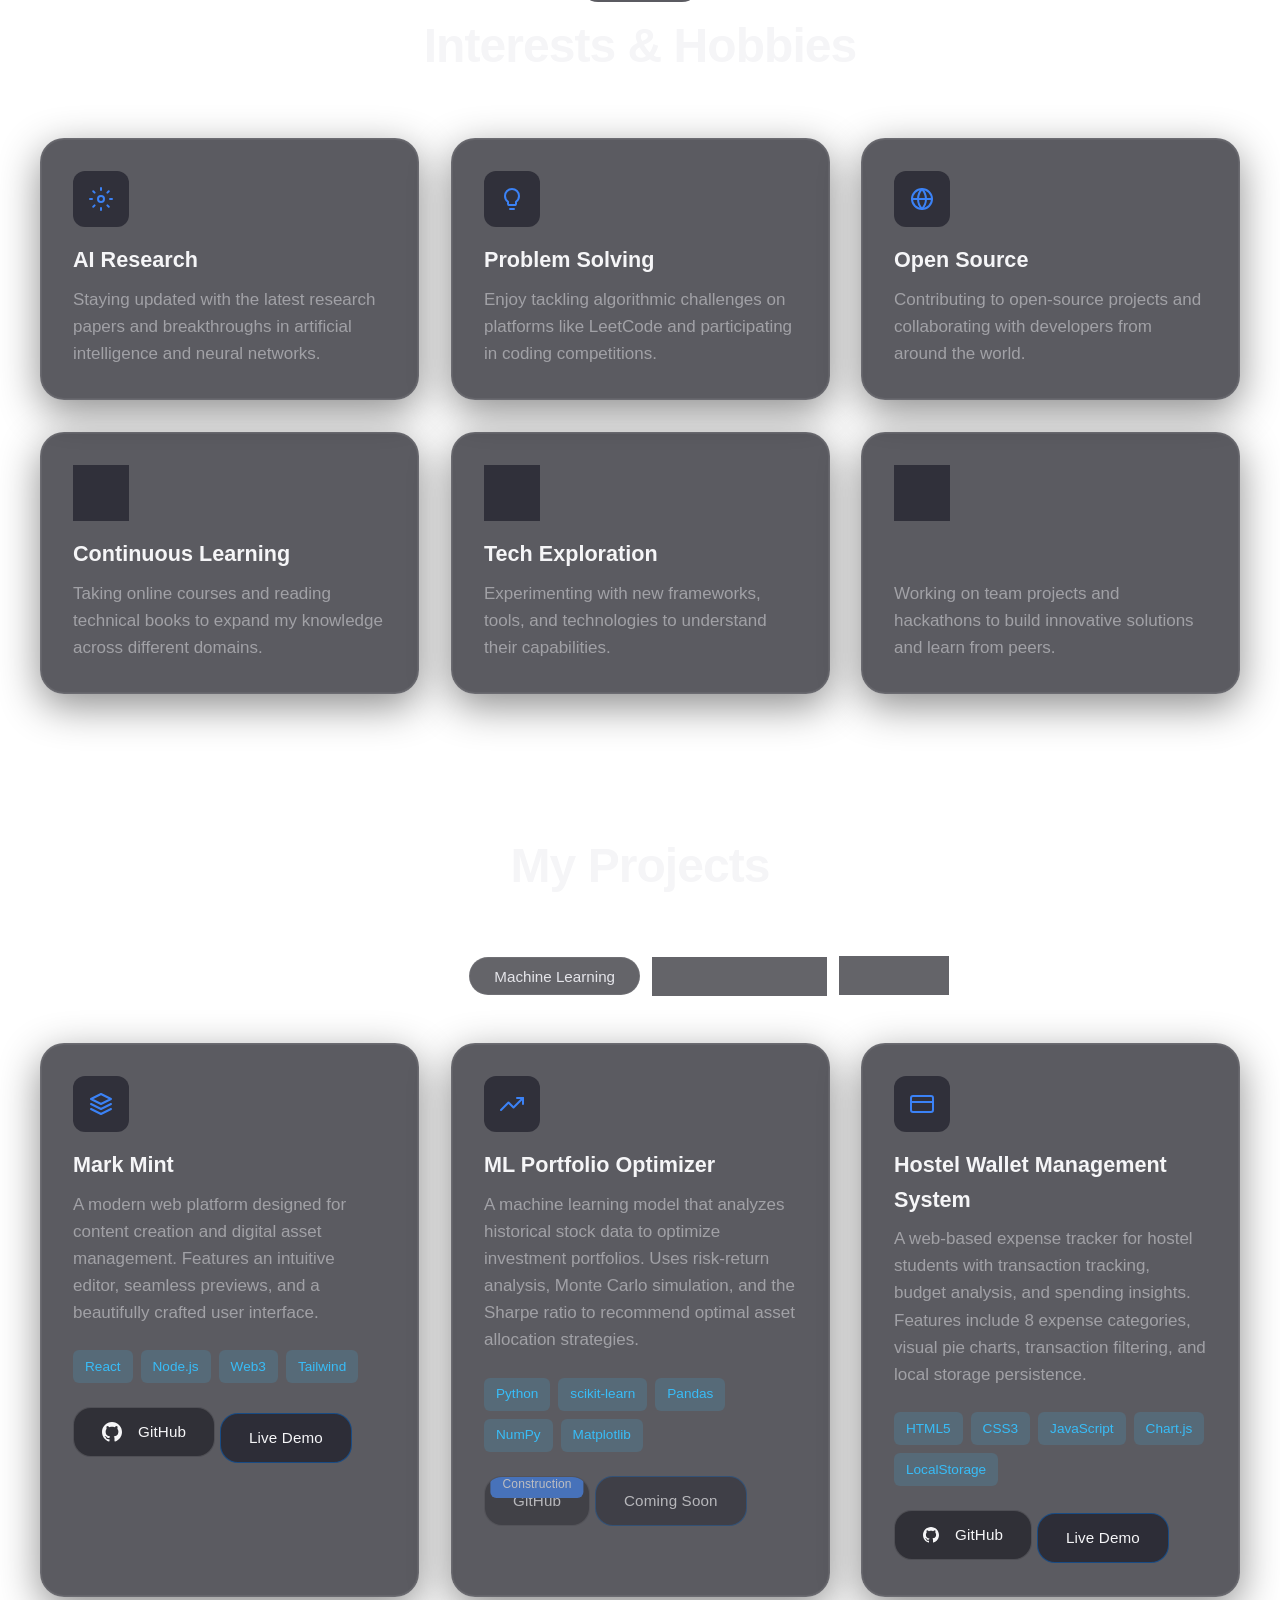
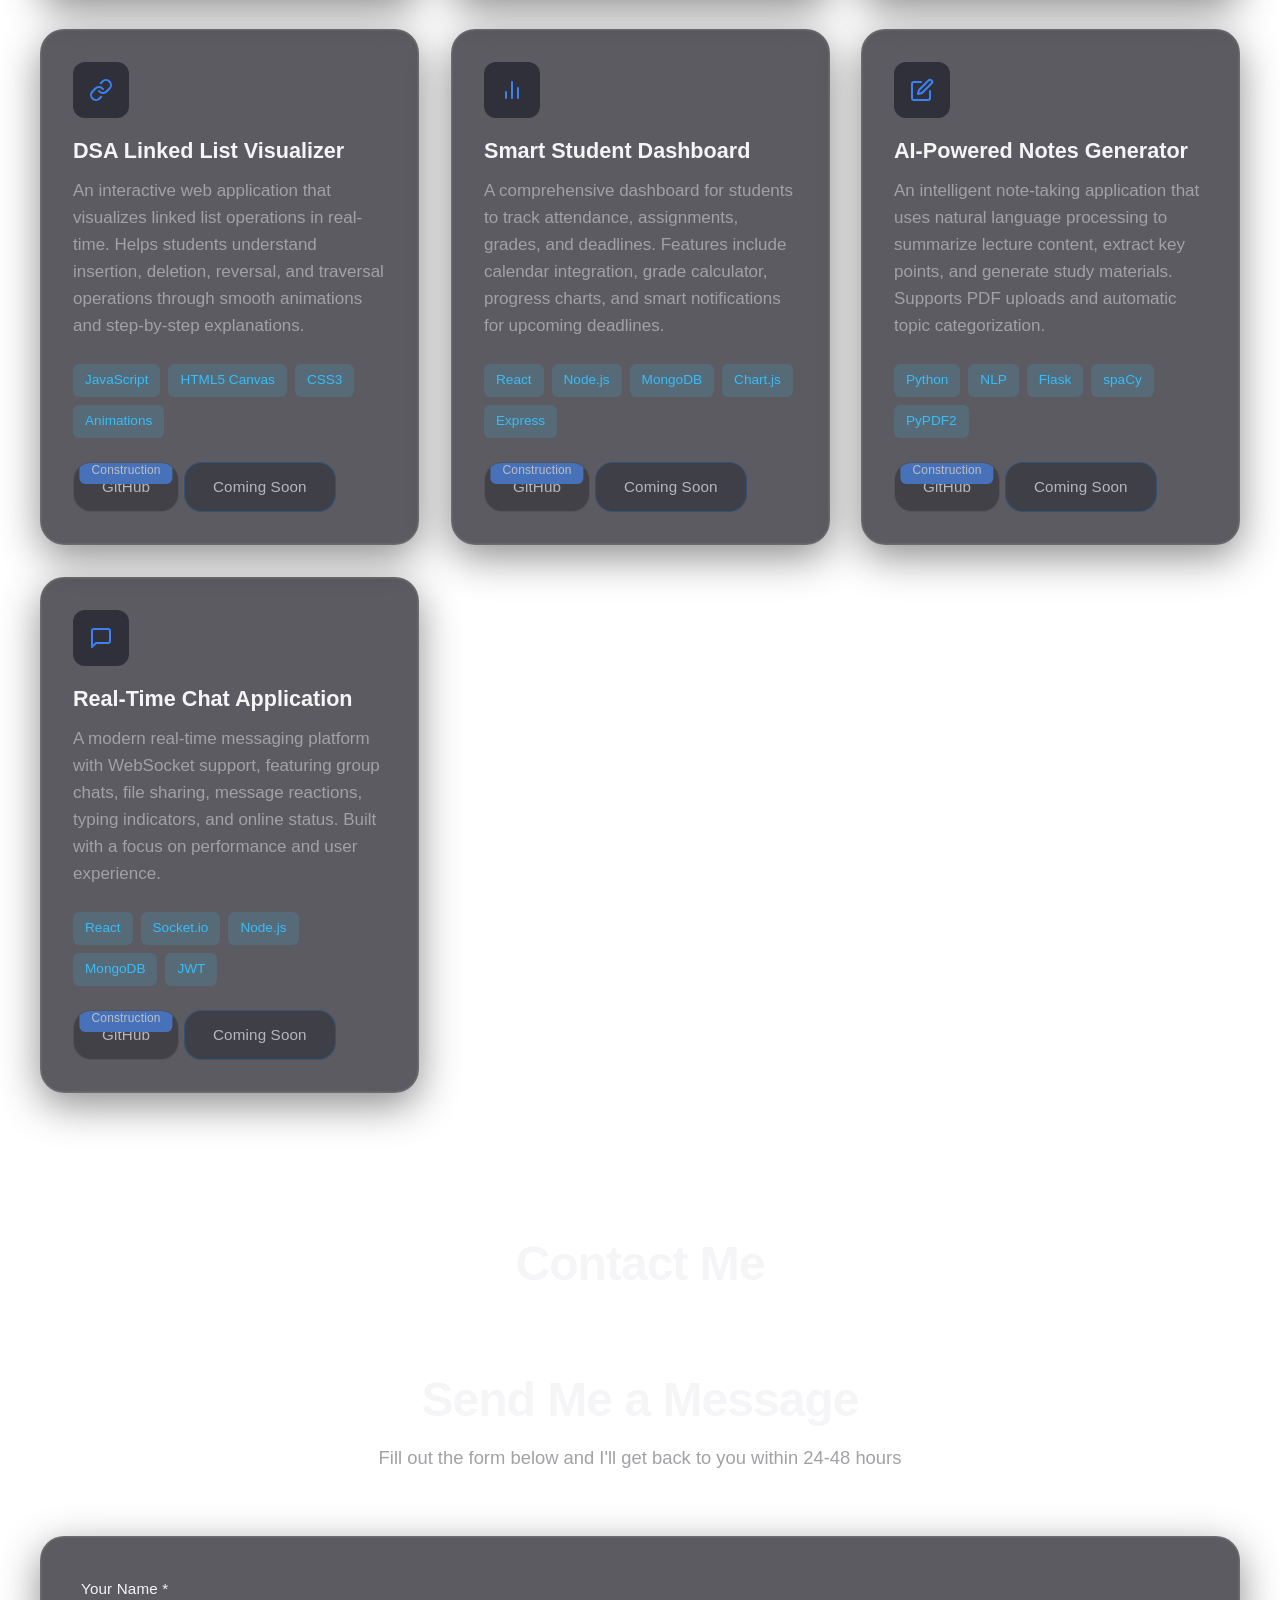
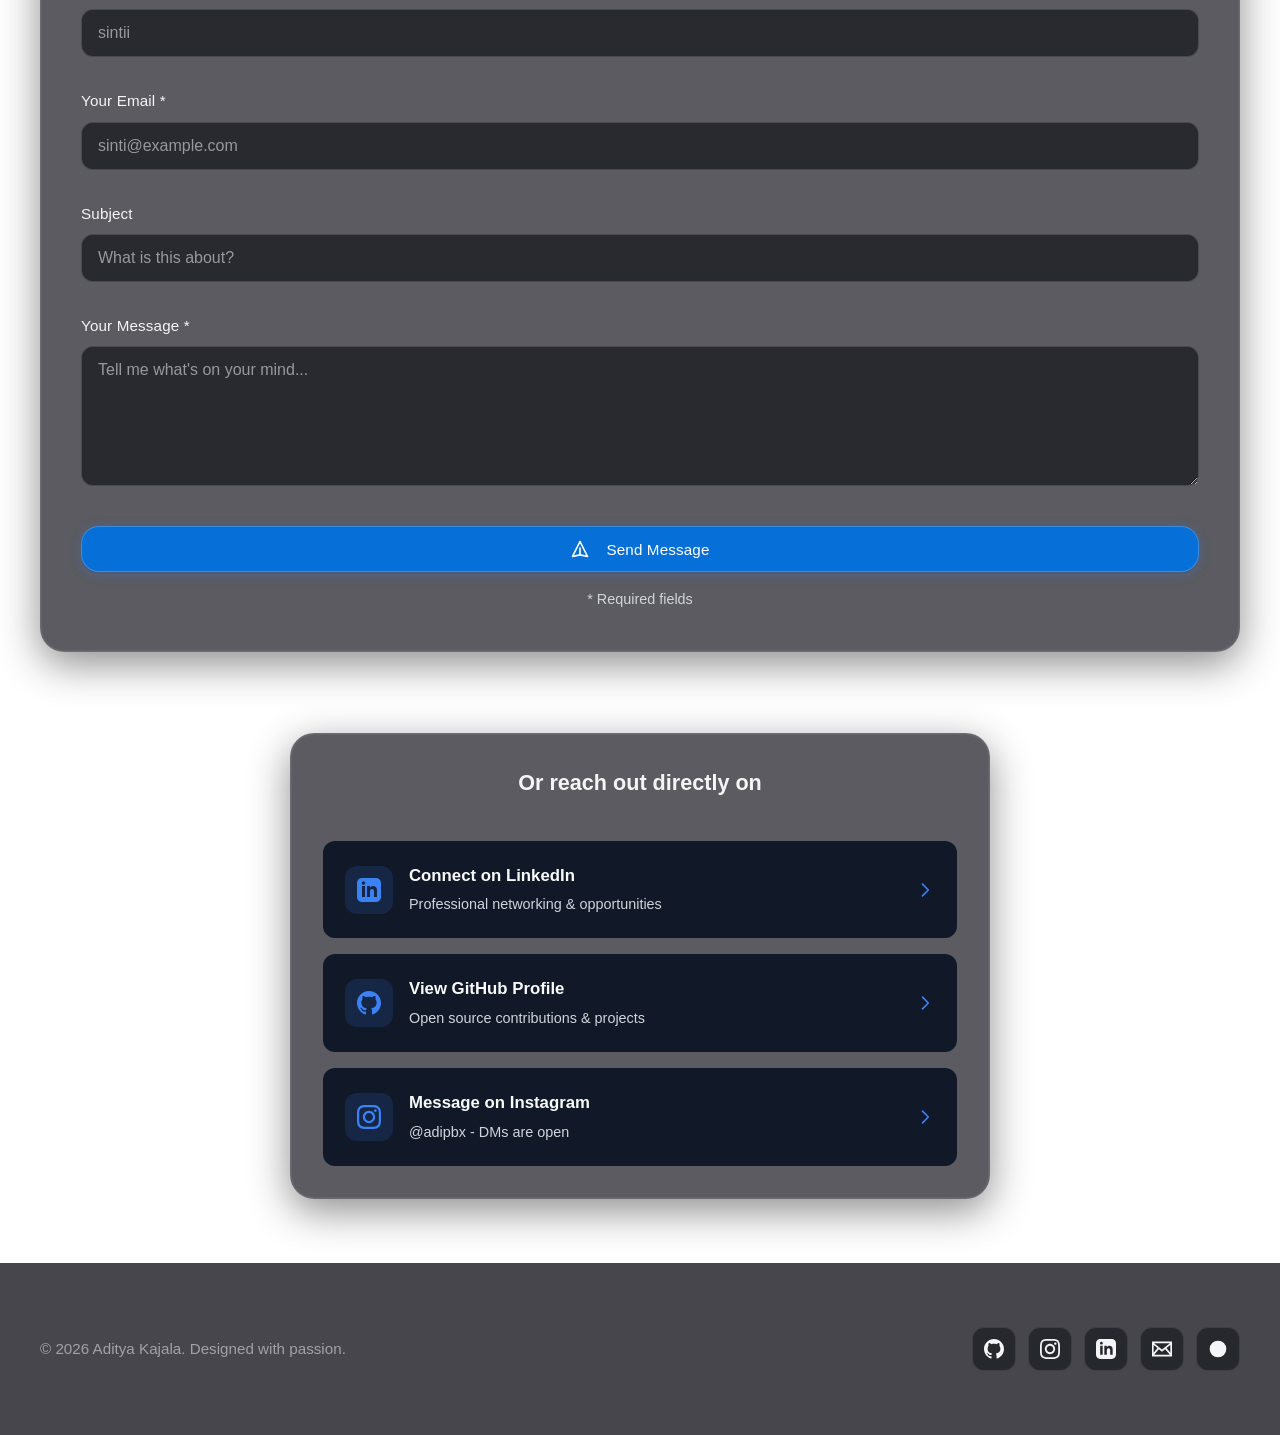
==== commit 167a113a: "Update exact lines of code counter to 116,931+" ====
--- a/index.html
+++ b/index.html
@@ -235,7 +235,7 @@
 <div style="opacity: 0.9; font-size: 0.95rem;">Projects Completed</div>
 </div>
 <div>
-<div style="font-size: 2.5rem; font-weight: 700; margin-bottom: 0.25rem;">116,902+</div>
+<div style="font-size: 2.5rem; font-weight: 700; margin-bottom: 0.25rem;">116,931+</div>
   <div style="opacity: 0.9; font-size: 0.95rem;">Lines of Code</div>
 </div>
 </div>
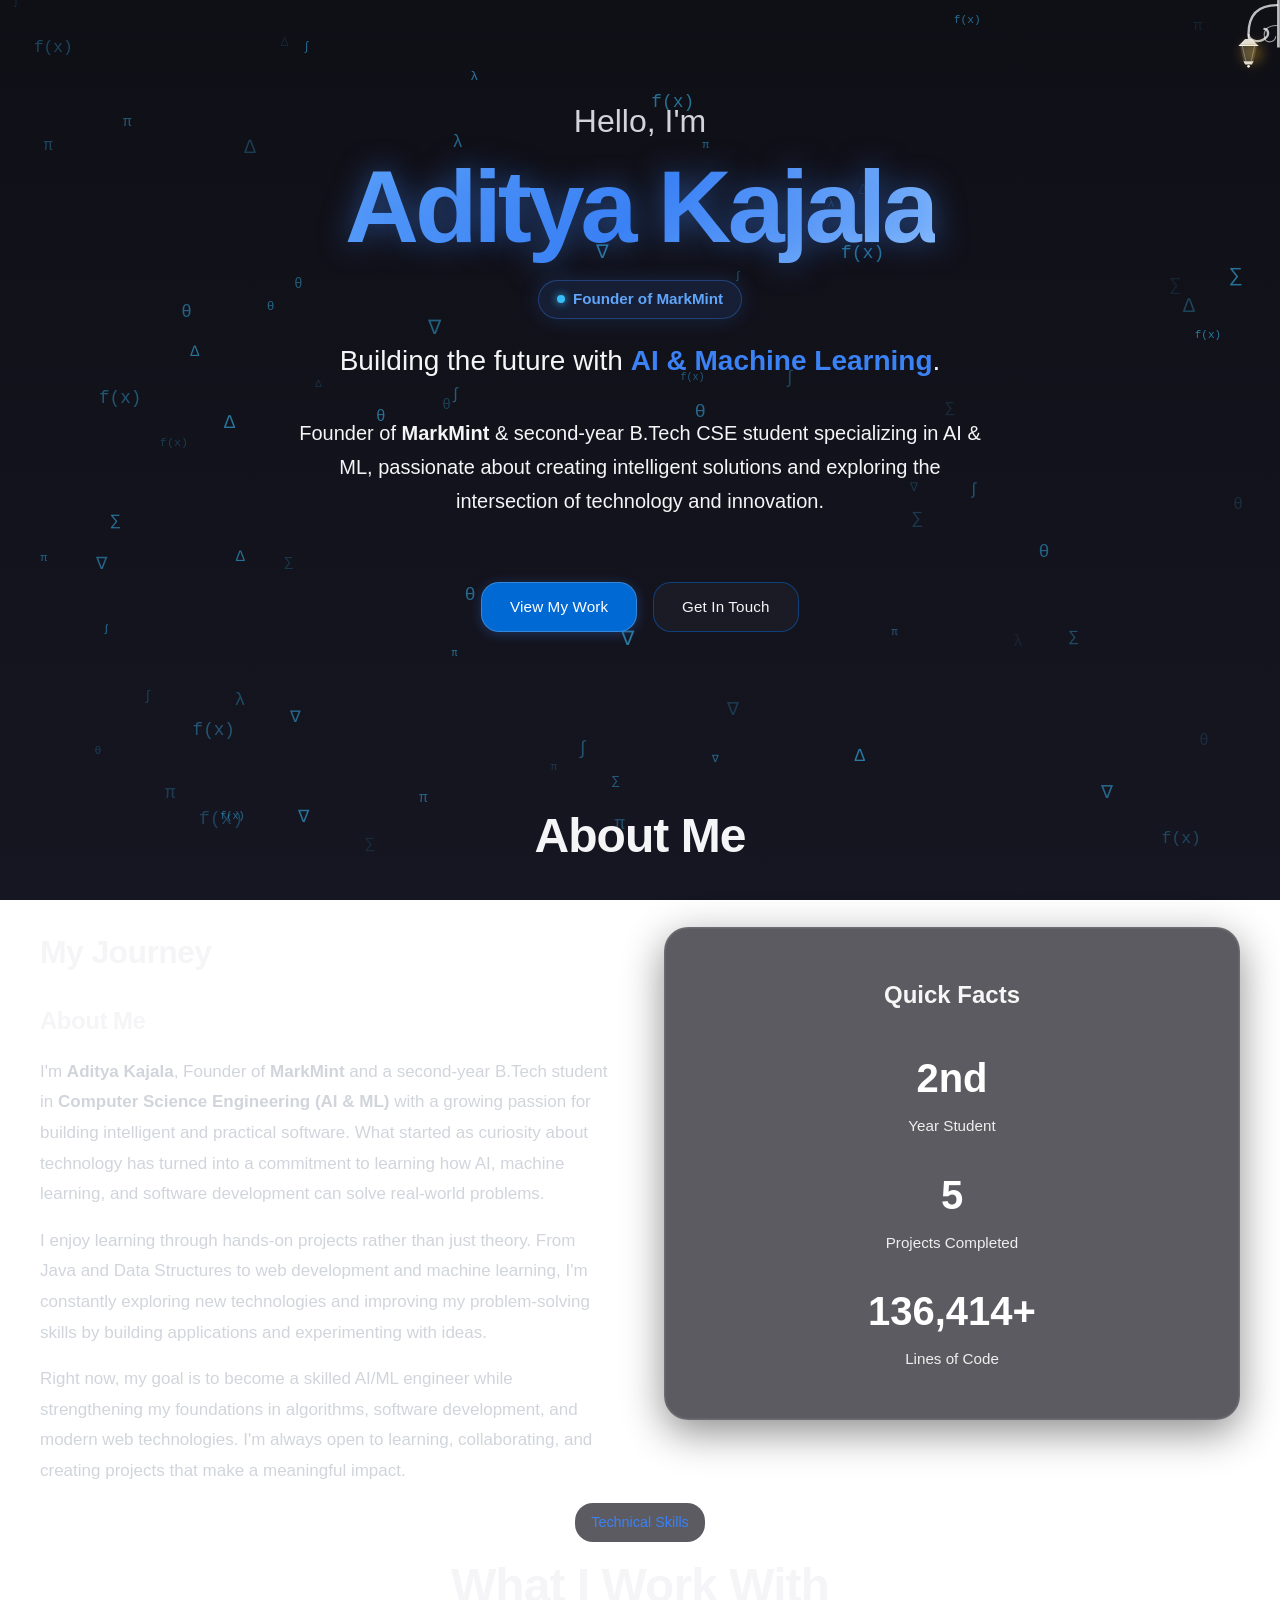
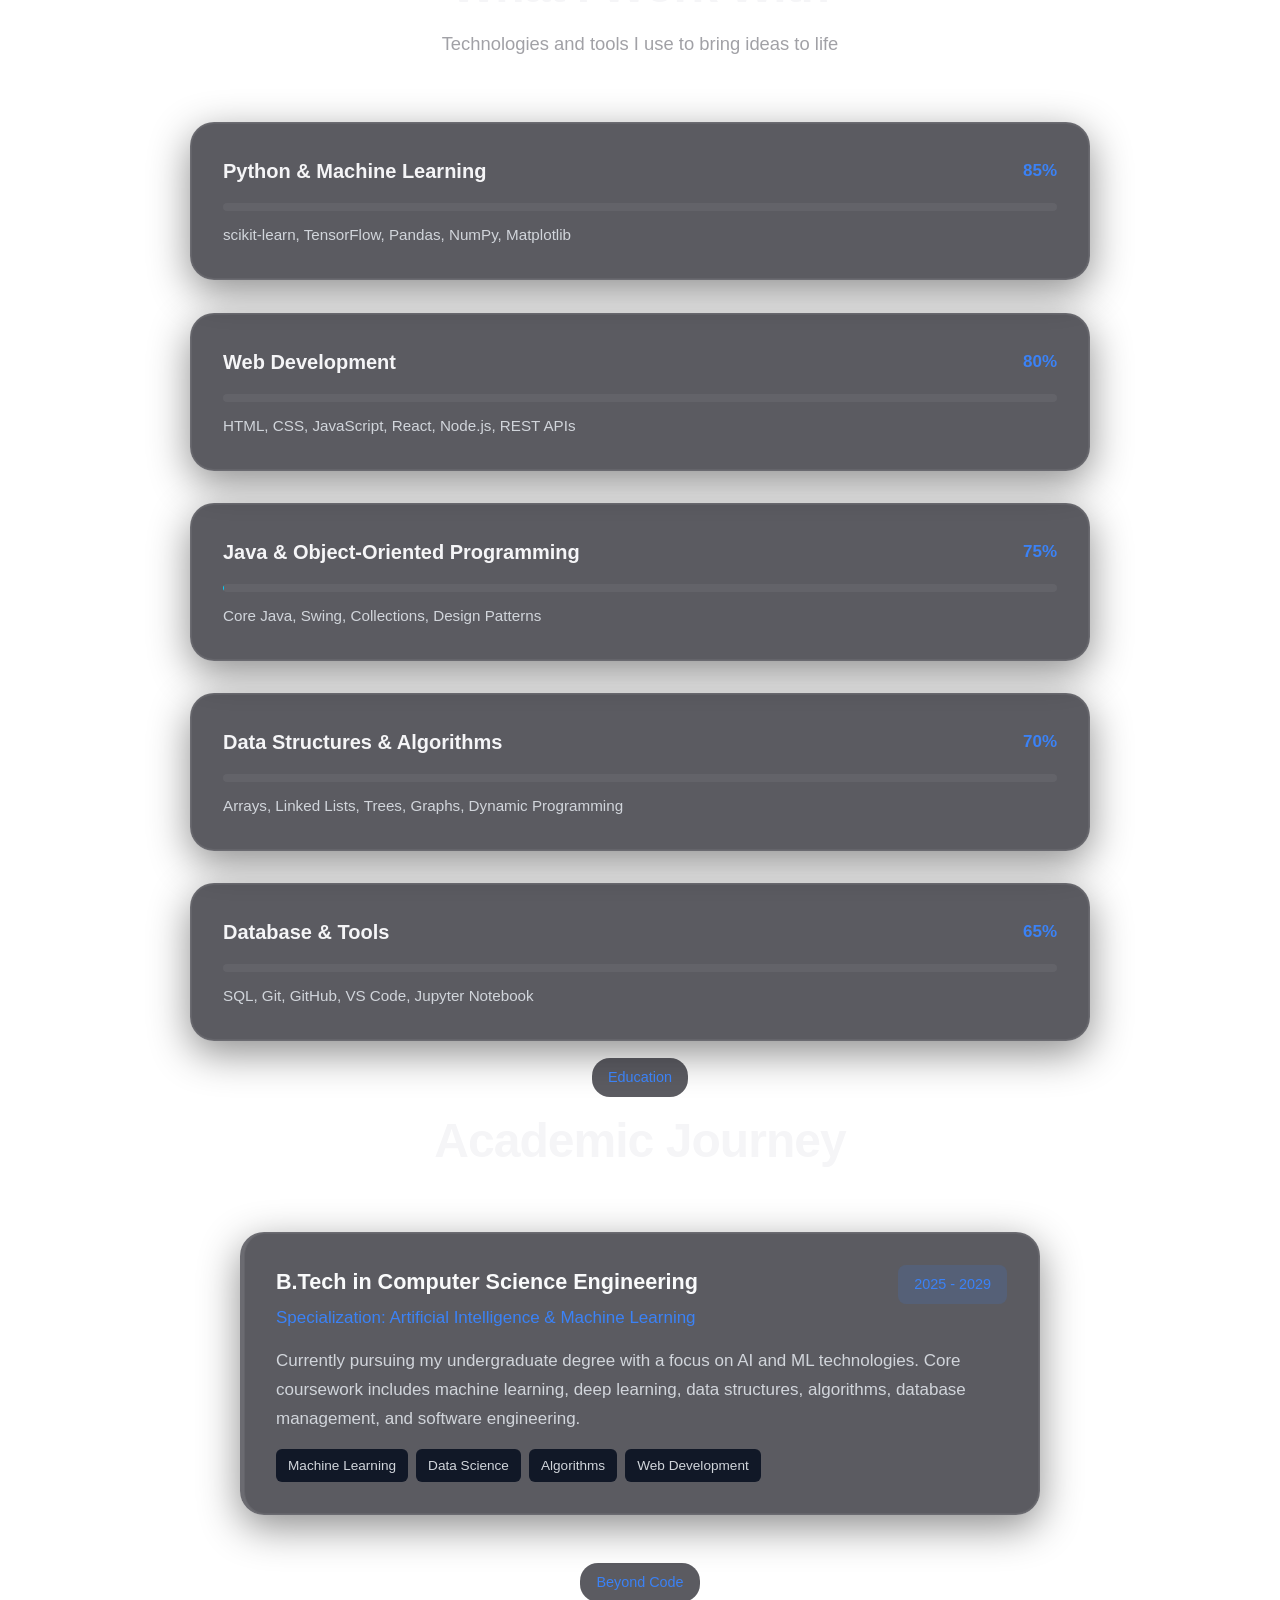
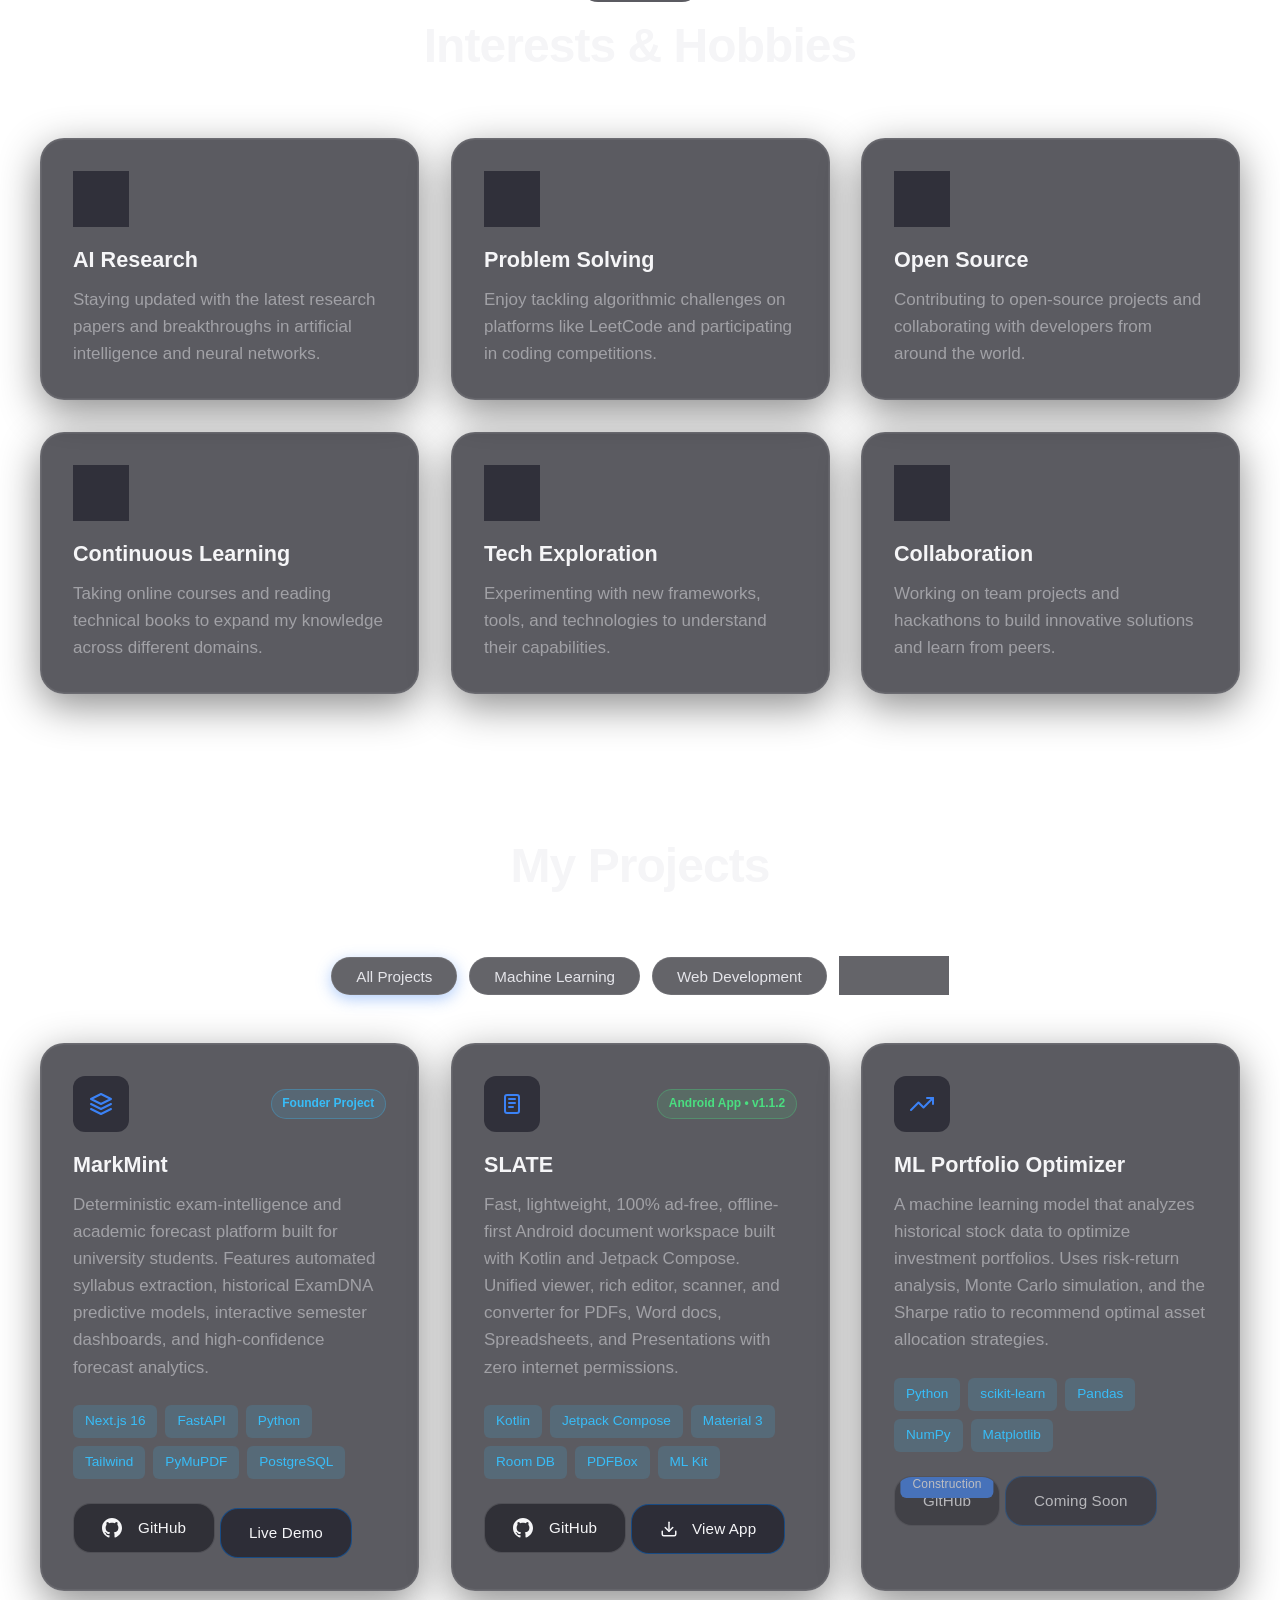
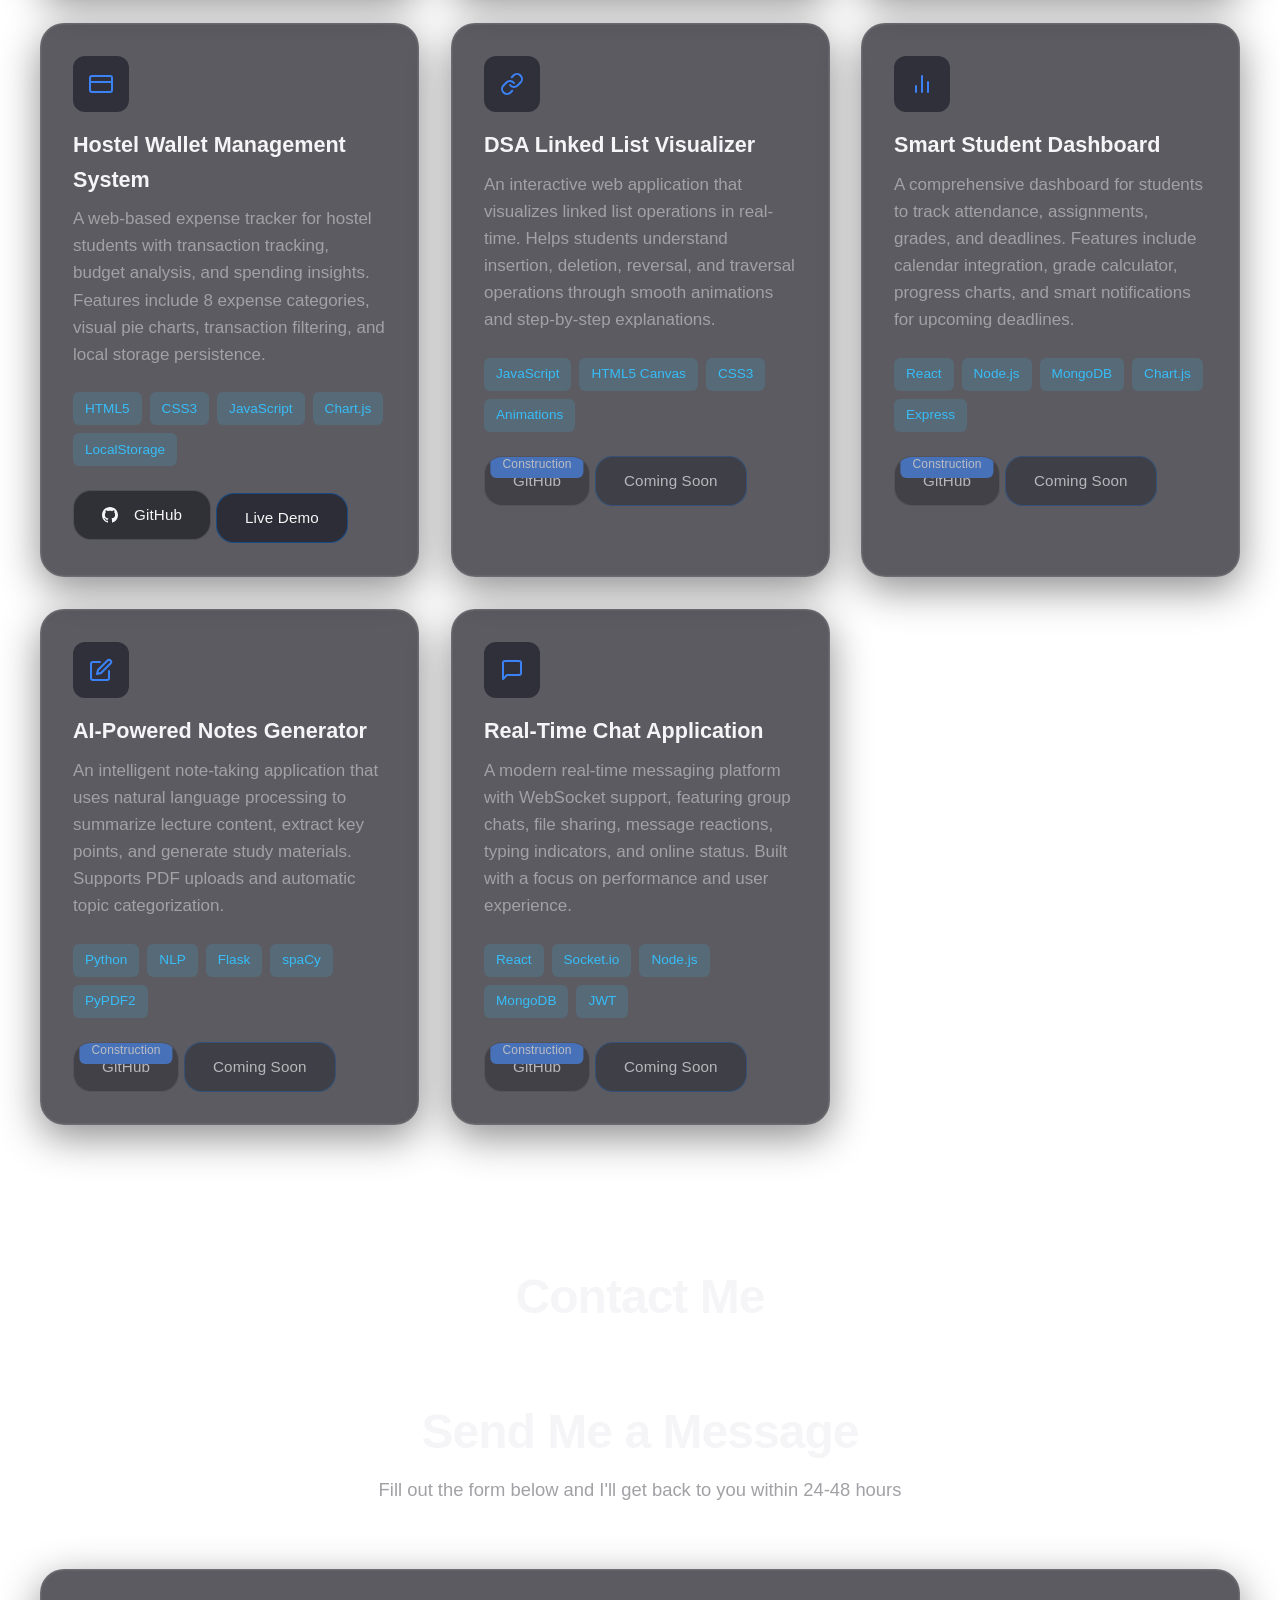
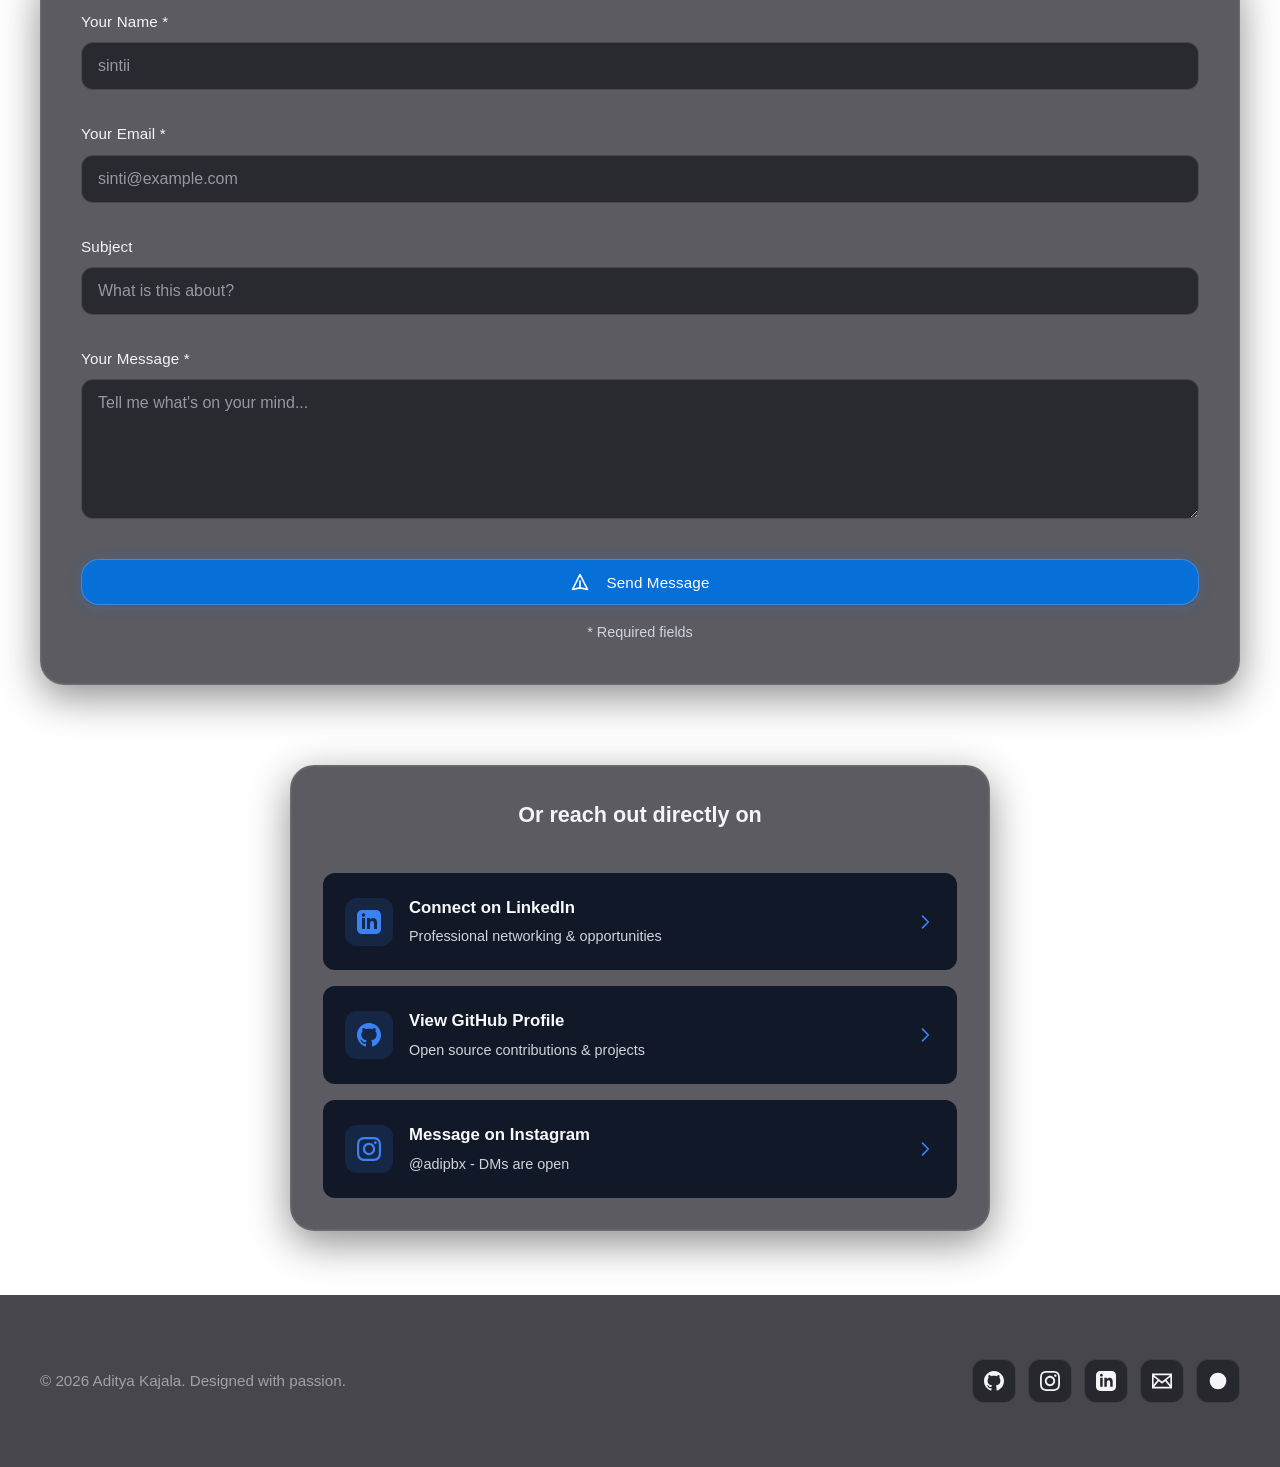
==== commit 0cc8b7c1: "Add SLATE Android project and update MarkMint details in portfolio, sync LOC to 136,414+" ====
--- a/index.html
+++ b/index.html
@@ -37,7 +37,7 @@
 <link href="./css/glass-theme.css?v=51" rel="stylesheet"/>
 <!-- Preload critical resources -->
 <link as="style" href="./css/style.css" rel="preload"/>
-<link as="script" href="./js/main.js?v=6" rel="preload"/>
+<link as="script" href="./js/main.js?v=7" rel="preload"/>
 
 <style>
   /* NUKE EVERYTHING THAT COULD CAUSE A LINE */
@@ -231,11 +231,11 @@
 <div style="opacity: 0.9; font-size: 0.95rem;">Year Student</div>
 </div>
 <div>
-<div style="font-size: 2.5rem; font-weight: 700; margin-bottom: 0.25rem;">4</div>
+<div style="font-size: 2.5rem; font-weight: 700; margin-bottom: 0.25rem;">5</div>
 <div style="opacity: 0.9; font-size: 0.95rem;">Projects Completed</div>
 </div>
 <div>
-<div style="font-size: 2.5rem; font-weight: 700; margin-bottom: 0.25rem;">116,931+</div>
+<div style="font-size: 2.5rem; font-weight: 700; margin-bottom: 0.25rem;">136,414+</div>
   <div style="opacity: 0.9; font-size: 0.95rem;">Lines of Code</div>
 </div>
 </div>
@@ -402,27 +402,66 @@
 </div><div class="container">
 <div class="grid grid-2">
 
-  <!-- Project 0: Mark Mint -->
-  <div class="card project-card card-shine reveal-stagger" data-category="web">
-  <div class="card-icon"><svg fill="none" height="24" stroke="currentColor" stroke-linecap="round" stroke-linejoin="round" stroke-width="2" viewbox="0 0 24 24" width="24"><path d="M12 2L2 7l10 5 10-5-10-5zM2 17l10 5 10-5M2 12l10 5 10-5"></path></svg></div>
-  <h3 class="card-title">Mark Mint</h3>
-  <p class="card-description">
-                A modern web platform designed for content creation and digital asset management. Features an intuitive editor, seamless previews, and a beautifully crafted user interface.
-              </p>
-  <div class="tech-stack">
-  <span class="tech-tag">React</span>
-  <span class="tech-tag">Node.js</span>
-  <span class="tech-tag">Web3</span>
-  <span class="tech-tag">Tailwind</span>
+  <!-- Project: MarkMint (Flagship Founder Project) -->
+  <div class="card project-card card-shine reveal-stagger" data-category="ml web">
+    <div style="display: flex; align-items: center; justify-content: space-between; margin-bottom: 1rem;">
+      <div class="card-icon" style="margin-bottom: 0;">
+        <svg fill="none" height="24" stroke="currentColor" stroke-linecap="round" stroke-linejoin="round" stroke-width="2" viewbox="0 0 24 24" width="24"><path d="M12 2L2 7l10 5 10-5-10-5zM2 17l10 5 10-5M2 12l10 5 10-5"></path></svg>
+      </div>
+      <span style="font-size: 0.75rem; font-weight: 600; color: #38bdf8; background: rgba(56, 189, 248, 0.12); border: 1px solid rgba(56, 189, 248, 0.3); padding: 0.25rem 0.65rem; border-radius: 9999px;">Founder Project</span>
+    </div>
+    <h3 class="card-title">MarkMint</h3>
+    <p class="card-description">
+      Deterministic exam-intelligence and academic forecast platform built for university students. Features automated syllabus extraction, historical ExamDNA predictive models, interactive semester dashboards, and high-confidence forecast analytics.
+    </p>
+    <div class="tech-stack">
+      <span class="tech-tag">Next.js 16</span>
+      <span class="tech-tag">FastAPI</span>
+      <span class="tech-tag">Python</span>
+      <span class="tech-tag">Tailwind</span>
+      <span class="tech-tag">PyMuPDF</span>
+      <span class="tech-tag">PostgreSQL</span>
+    </div>
+    <div class="project-links">
+      <a class="btn btn-ghost" href="https://github.com/adityakajala1/markmint" target="_blank" rel="noopener noreferrer">
+        <svg width="20" height="20" fill="currentColor" viewBox="0 0 24 24" style="margin-right: 8px;"><path d="M12 0c-6.626 0-12 5.373-12 12 0 5.302 3.438 9.8 8.207 11.387.599.111.793-.261.793-.577v-2.234c-3.338.726-4.033-1.416-4.033-1.416-.546-1.387-1.333-1.756-1.333-1.756-1.089-.745.083-.729.083-.729 1.205.084 1.839 1.237 1.839 1.237 1.07 1.834 2.807 1.304 3.492.997.107-.775.418-1.305.762-1.604-2.665-.305-5.467-1.334-5.467-5.931 0-1.311.469-2.381 1.236-3.221-.124-.303-.535-1.524.117-3.176 0 0 1.008-.322 3.301 1.23.957-.266 1.983-.399 3.003-.404 1.02.005 2.047.138 3.006.404 2.291-1.552 3.297-1.23 3.297-1.23.653 1.653.242 2.874.118 3.176.77.84 1.235 1.911 1.235 3.221 0 4.609-2.807 5.624-5.479 5.921.43.372.823 1.102.823 2.222v3.293c0 .319.192.694.801.576 4.765-1.589 8.199-6.086 8.199-11.386 0-6.627-5.373-12-12-12z"/></svg>
+        GitHub
+      </a>
+      <a class="btn btn-secondary" href="https://markmint.vercel.app" target="_blank" rel="noopener noreferrer">
+        Live Demo
+      </a>
+    </div>
   </div>
-  <div class="project-links">
-    <a class="btn btn-ghost" href="https://github.com/adityakajala1/Mark-Mint" target="_blank" rel="noopener noreferrer">
-      <svg width="20" height="20" fill="currentColor" viewBox="0 0 24 24" style="margin-right: 8px;"><path d="M12 0c-6.626 0-12 5.373-12 12 0 5.302 3.438 9.8 8.207 11.387.599.111.793-.261.793-.577v-2.234c-3.338.726-4.033-1.416-4.033-1.416-.546-1.387-1.333-1.756-1.333-1.756-1.089-.745.083-.729.083-.729 1.205.084 1.839 1.237 1.839 1.237 1.07 1.834 2.807 1.304 3.492.997.107-.775.418-1.305.762-1.604-2.665-.305-5.467-1.334-5.467-5.931 0-1.311.469-2.381 1.236-3.221-.124-.303-.535-1.524.117-3.176 0 0 1.008-.322 3.301 1.23.957-.266 1.983-.399 3.003-.404 1.02.005 2.047.138 3.006.404 2.291-1.552 3.297-1.23 3.297-1.23.653 1.653.242 2.874.118 3.176.77.84 1.235 1.911 1.235 3.221 0 4.609-2.807 5.624-5.479 5.921.43.372.823 1.102.823 2.222v3.293c0 .319.192.694.801.576 4.765-1.589 8.199-6.086 8.199-11.386 0-6.627-5.373-12-12-12z"/></svg>
-      GitHub
-    </a>
-    <a class="btn btn-secondary" href="https://adityakajala1.github.io/Mark-Mint" target="_blank" rel="noopener noreferrer">
-      Live Demo
-    </a>
+
+  <!-- Project: SLATE (Offline Android Workspace) -->
+  <div class="card project-card card-shine reveal-stagger" data-category="software">
+    <div style="display: flex; align-items: center; justify-content: space-between; margin-bottom: 1rem;">
+      <div class="card-icon" style="margin-bottom: 0;">
+        <svg fill="none" height="24" stroke="currentColor" stroke-linecap="round" stroke-linejoin="round" stroke-width="2" viewbox="0 0 24 24" width="24"><rect height="18" rx="2" ry="2" width="14" x="5" y="3"></rect><line x1="9" x2="15" y1="7" y2="7"></line><line x1="9" x2="15" y1="11" y2="11"></line><line x1="9" x2="13" y1="15" y2="15"></line></svg>
+      </div>
+      <span style="font-size: 0.75rem; font-weight: 600; color: #4ade80; background: rgba(74, 222, 128, 0.12); border: 1px solid rgba(74, 222, 128, 0.3); padding: 0.25rem 0.65rem; border-radius: 9999px;">Android App • v1.1.2</span>
+    </div>
+    <h3 class="card-title">SLATE</h3>
+    <p class="card-description">
+      Fast, lightweight, 100% ad-free, offline-first Android document workspace built with Kotlin and Jetpack Compose. Unified viewer, rich editor, scanner, and converter for PDFs, Word docs, Spreadsheets, and Presentations with zero internet permissions.
+    </p>
+    <div class="tech-stack">
+      <span class="tech-tag">Kotlin</span>
+      <span class="tech-tag">Jetpack Compose</span>
+      <span class="tech-tag">Material 3</span>
+      <span class="tech-tag">Room DB</span>
+      <span class="tech-tag">PDFBox</span>
+      <span class="tech-tag">ML Kit</span>
+    </div>
+    <div class="project-links">
+      <a class="btn btn-ghost" href="https://github.com/adityakajala1/SLATE" target="_blank" rel="noopener noreferrer">
+        <svg width="20" height="20" fill="currentColor" viewBox="0 0 24 24" style="margin-right: 8px;"><path d="M12 0c-6.626 0-12 5.373-12 12 0 5.302 3.438 9.8 8.207 11.387.599.111.793-.261.793-.577v-2.234c-3.338.726-4.033-1.416-4.033-1.416-.546-1.387-1.333-1.756-1.333-1.756-1.089-.745.083-.729.083-.729 1.205.084 1.839 1.237 1.839 1.237 1.07 1.834 2.807 1.304 3.492.997.107-.775.418-1.305.762-1.604-2.665-.305-5.467-1.334-5.467-5.931 0-1.311.469-2.381 1.236-3.221-.124-.303-.535-1.524.117-3.176 0 0 1.008-.322 3.301 1.23.957-.266 1.983-.399 3.003-.404 1.02.005 2.047.138 3.006.404 2.291-1.552 3.297-1.23 3.297-1.23.653 1.653.242 2.874.118 3.176.77.84 1.235 1.911 1.235 3.221 0 4.609-2.807 5.624-5.479 5.921.43.372.823 1.102.823 2.222v3.293c0 .319.192.694.801.576 4.765-1.589 8.199-6.086 8.199-11.386 0-6.627-5.373-12-12-12z"/></svg>
+        GitHub
+      </a>
+      <a class="btn btn-secondary" href="https://github.com/adityakajala1/SLATE" target="_blank" rel="noopener noreferrer">
+        <svg fill="none" height="18" stroke="currentColor" stroke-linecap="round" stroke-linejoin="round" stroke-width="2" style="margin-right: 6px;" viewbox="0 0 24 24" width="18"><path d="M21 15v4a2 2 0 0 1-2 2H5a2 2 0 0 1-2-2v-4"></path><polyline points="7 10 12 15 17 10"></polyline><line x1="12" x2="12" y1="15" y2="3"></line></svg>
+        View App
+      </a>
     </div>
   </div>
 
@@ -688,7 +727,7 @@
 </div>
 </footer>
 <!-- JavaScript -->
-<script src="./js/main.js?v=6"></script>
+<script src="./js/main.js?v=7"></script>
 
   <!-- Premium Interactions (Tilt, Cursor, Neural Canvas, Boot) -->
   <script src="./js/premium.js?v=101"></script>
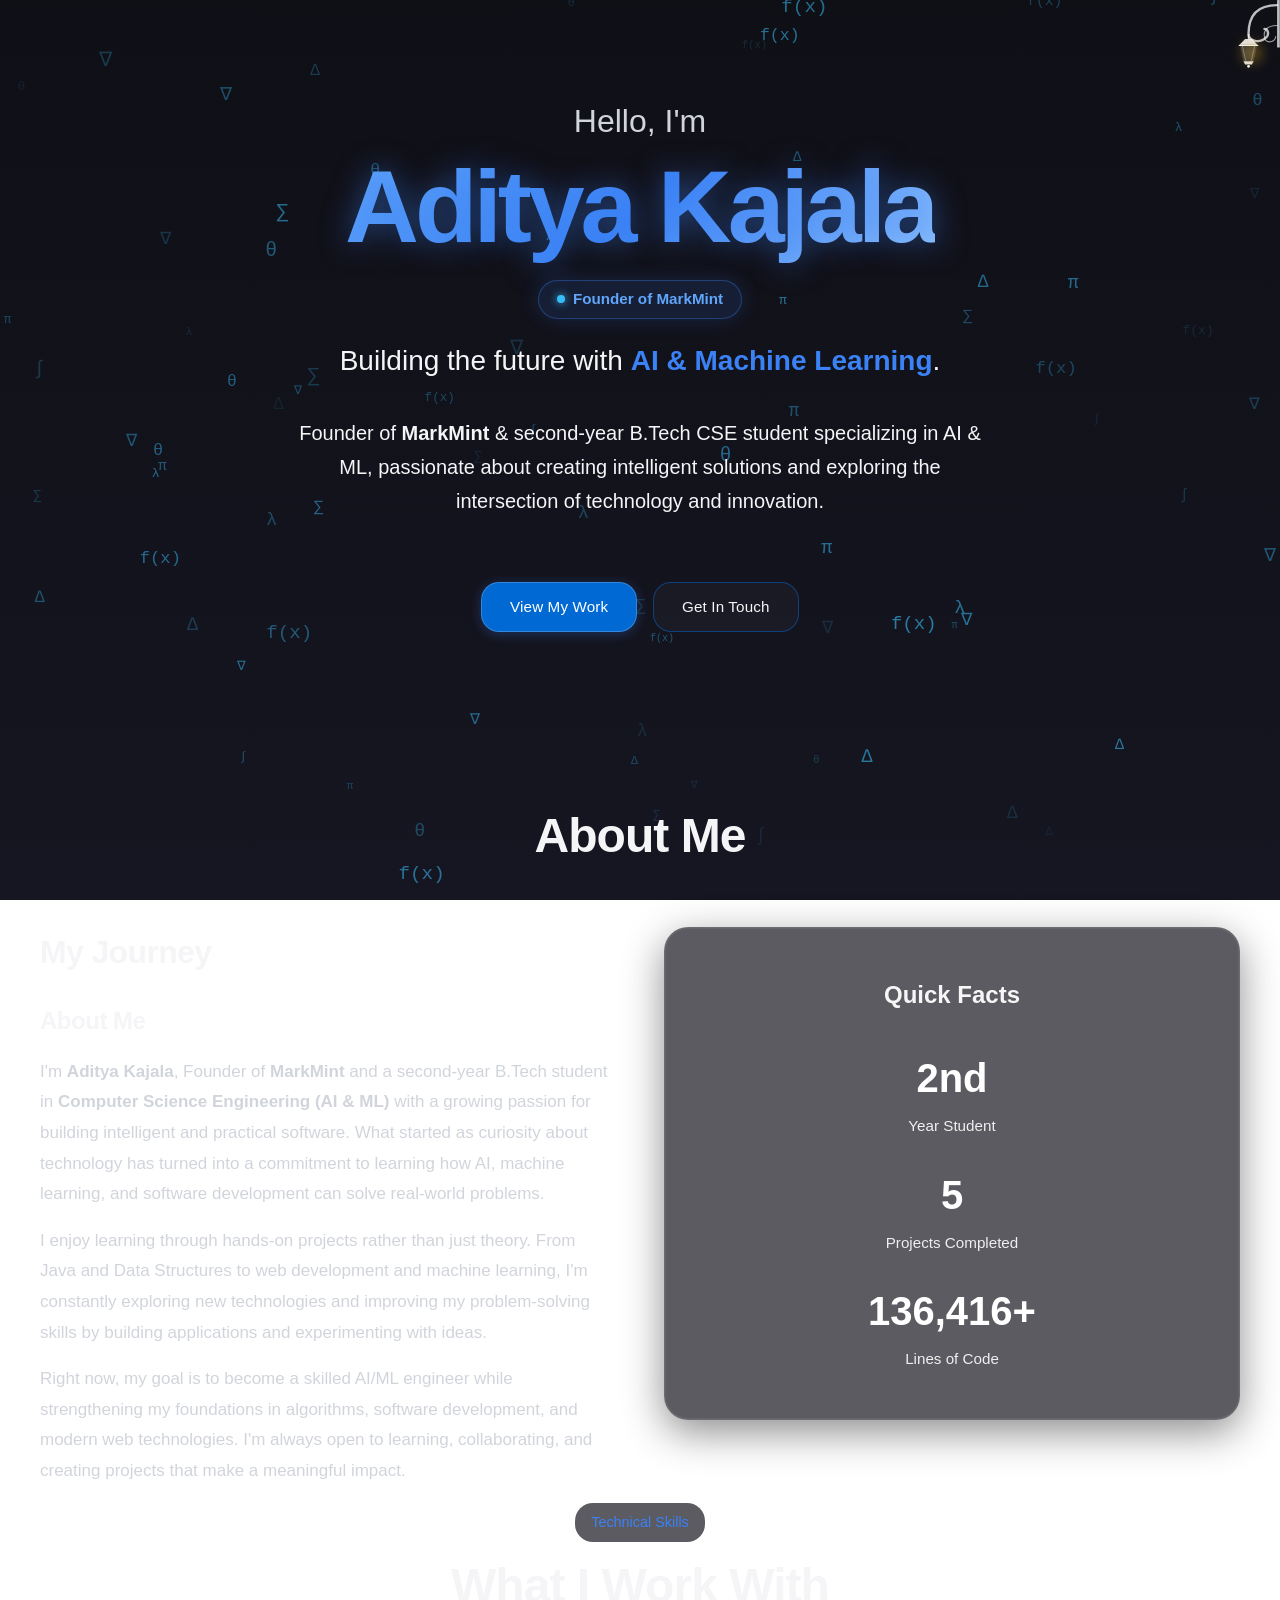
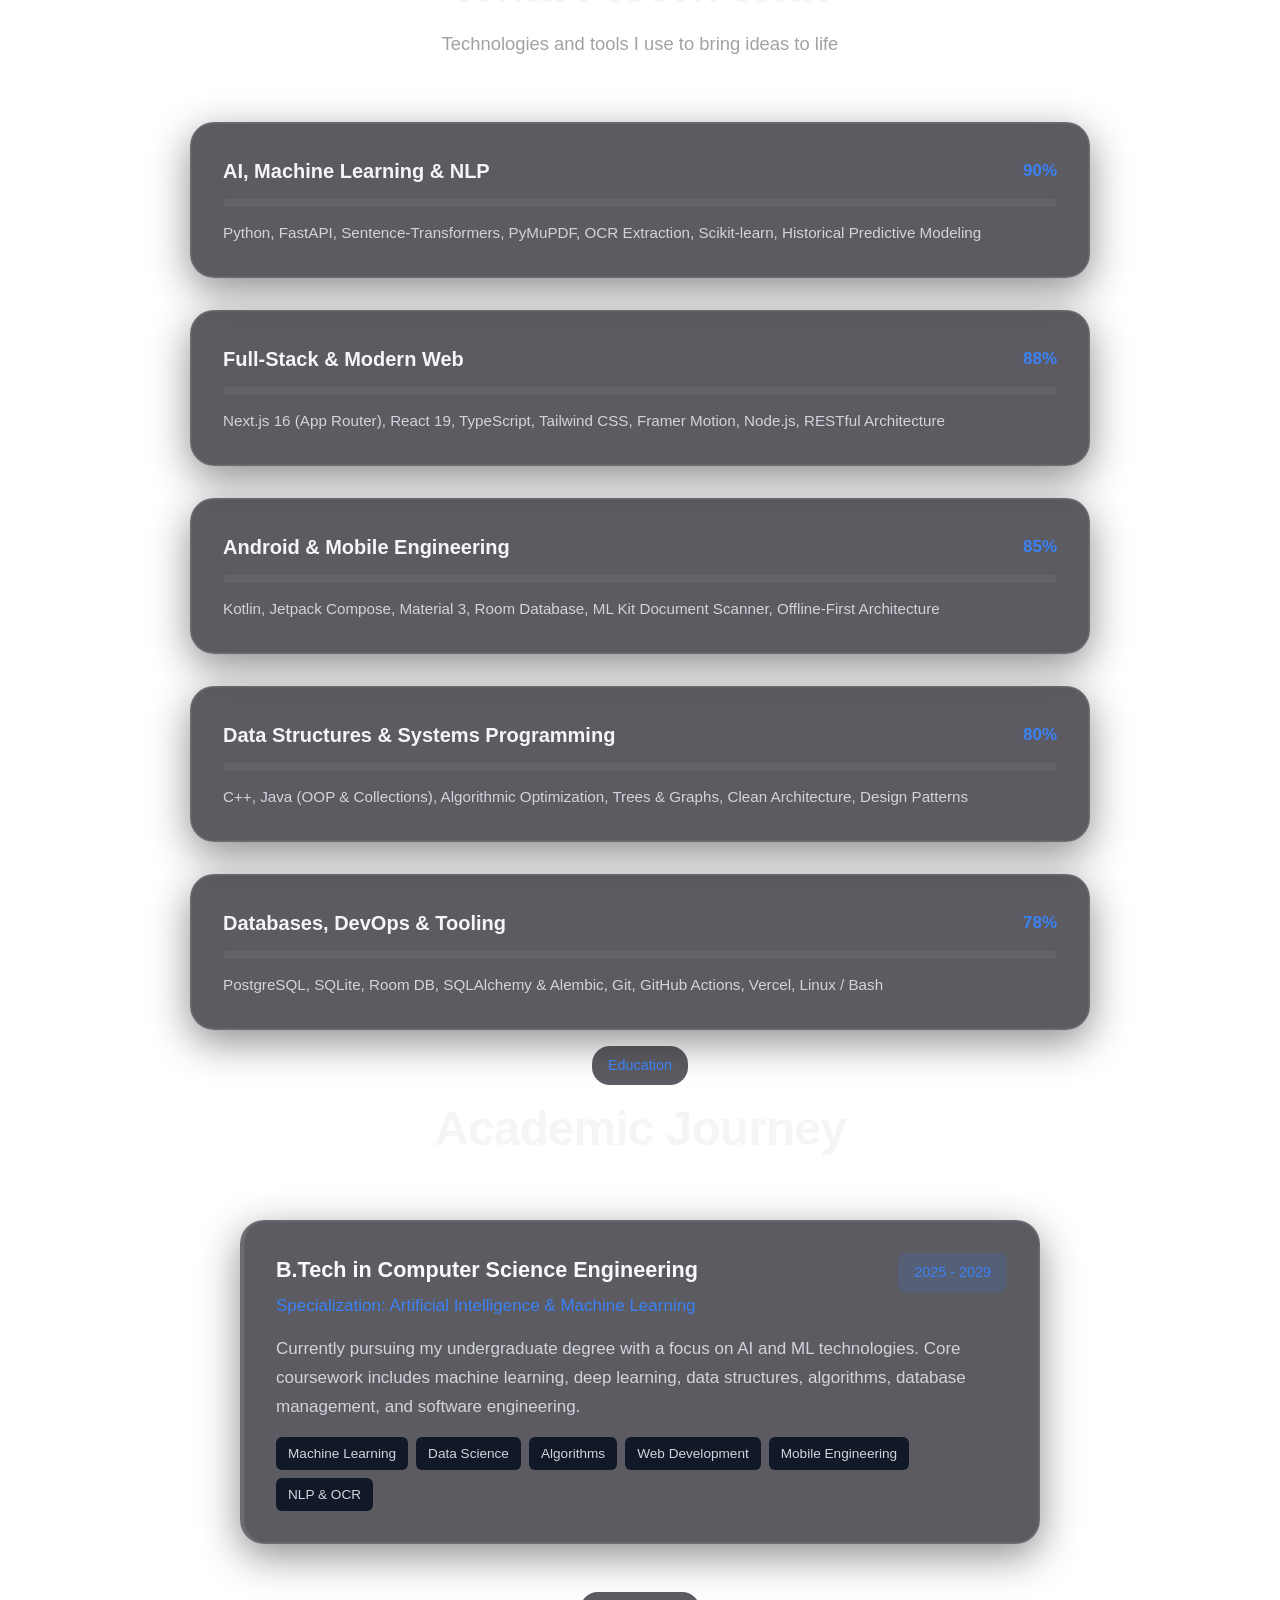
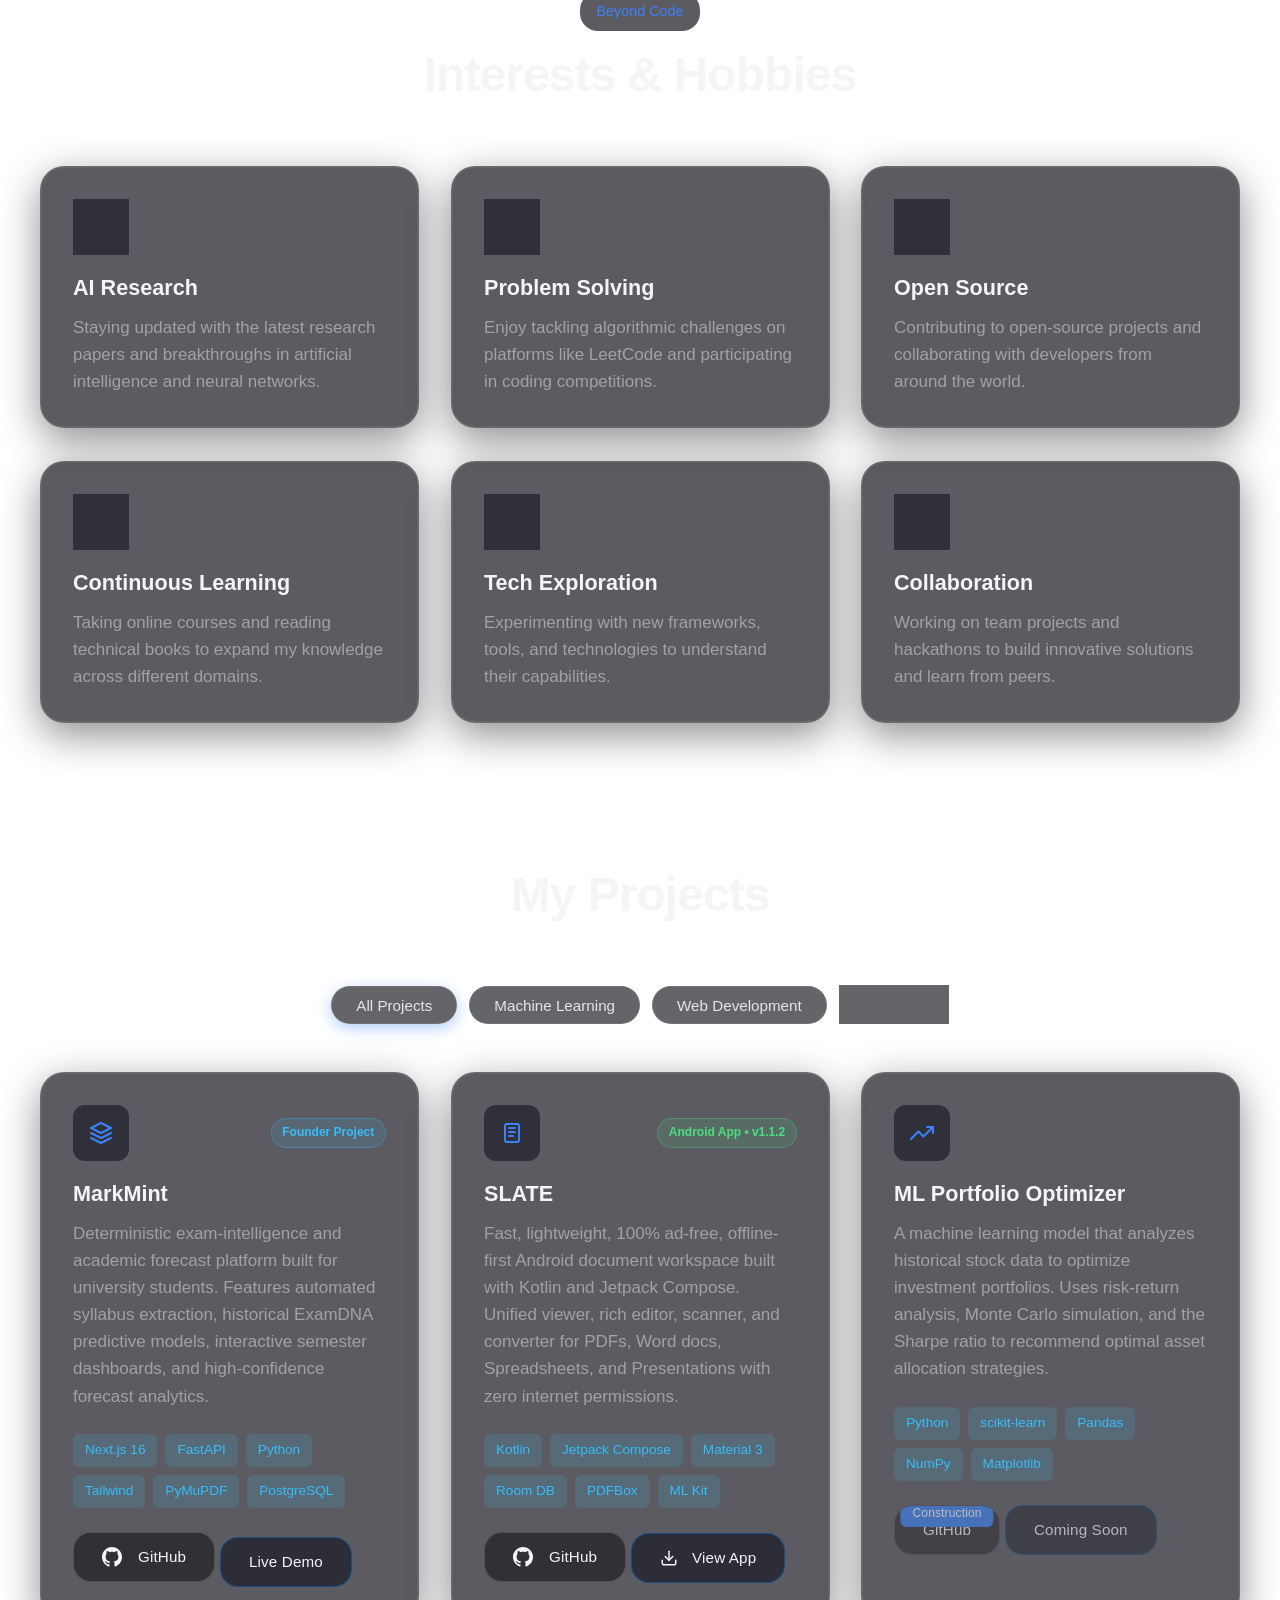
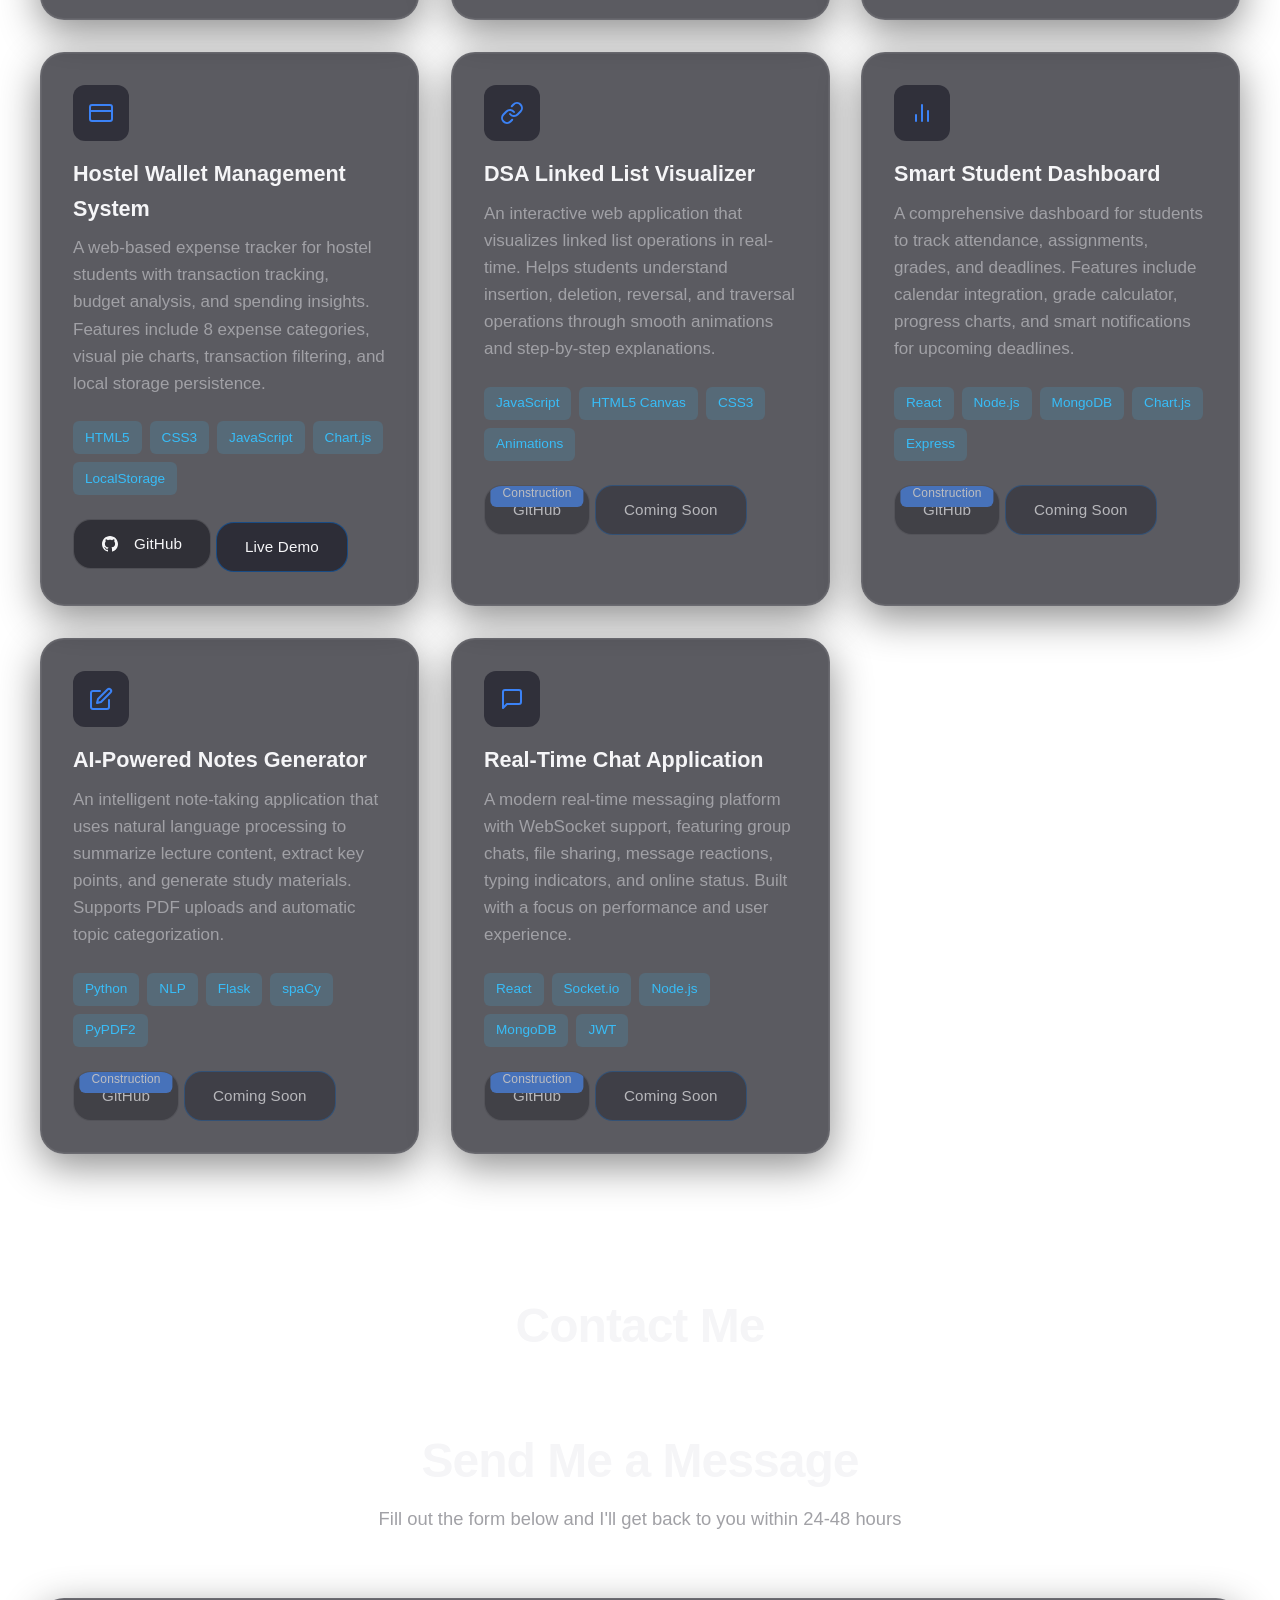
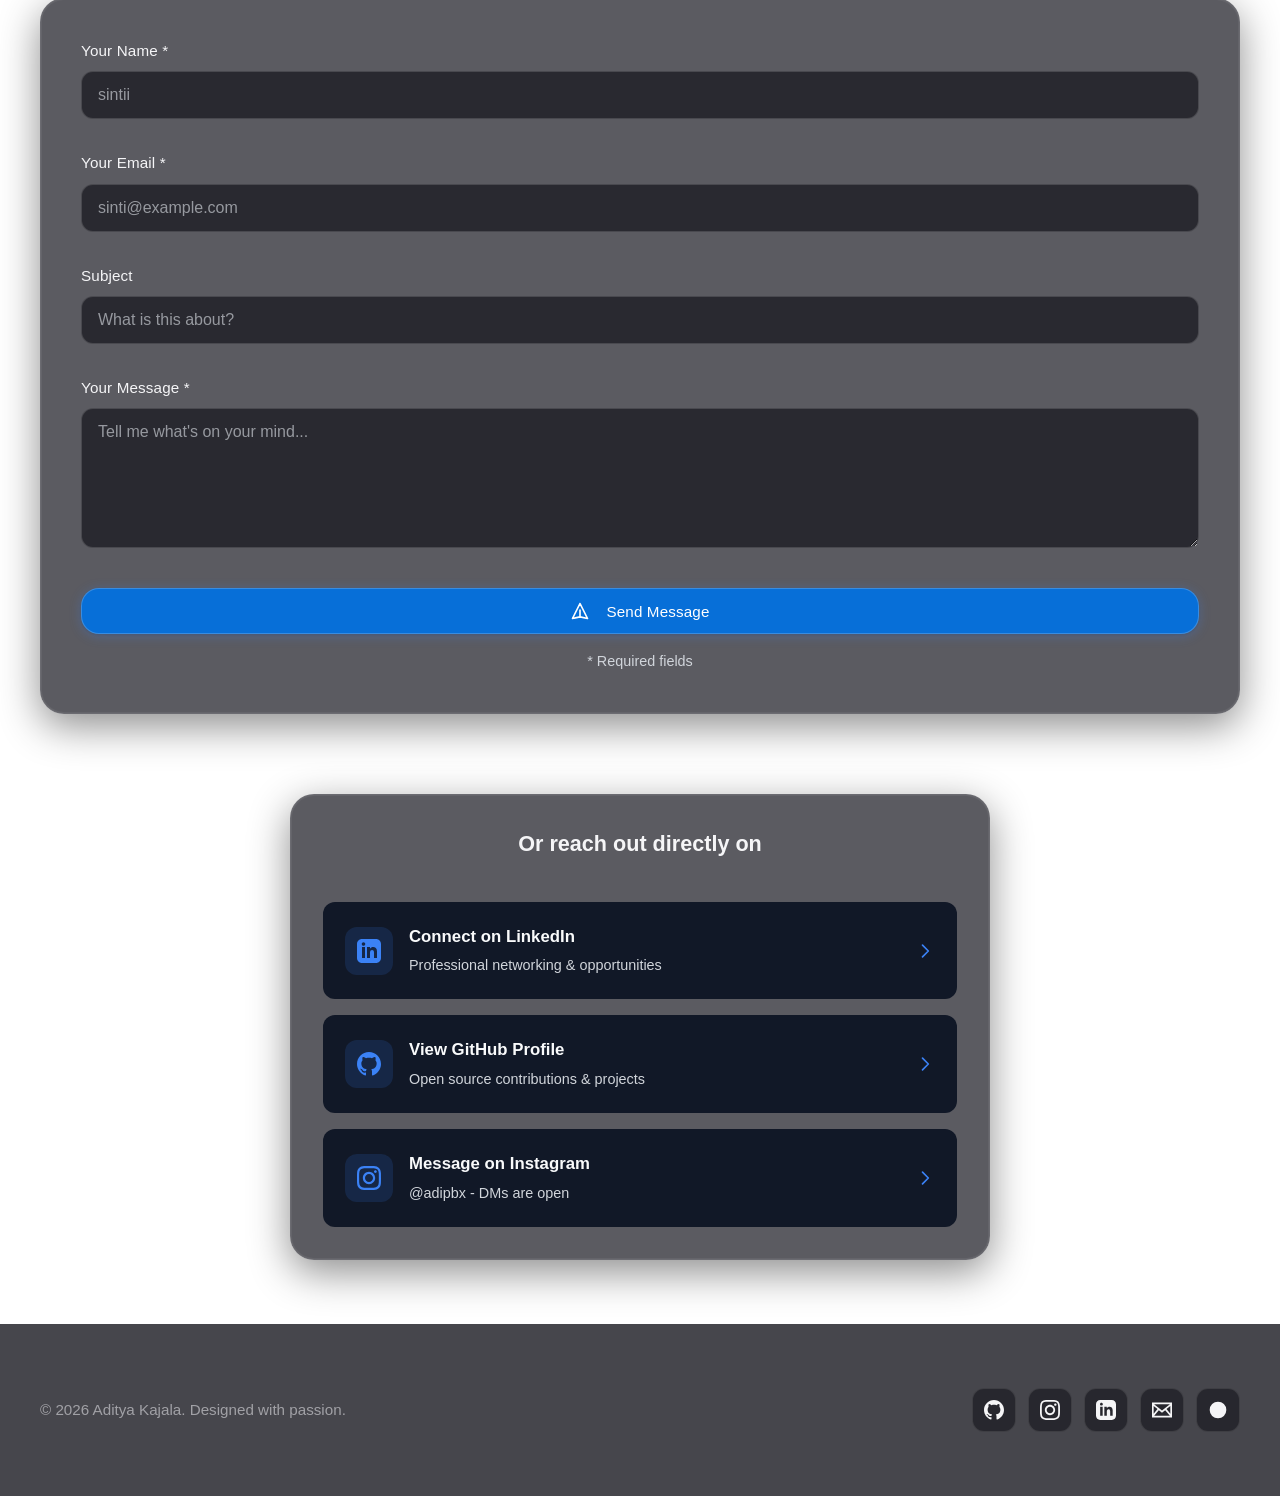
==== commit 5a3b4e94: "Update Technical Skills (What I Work With) to reflect true full-stack, AI, Android, and systems arch" ====
--- a/index.html
+++ b/index.html
@@ -235,7 +235,7 @@
 <div style="opacity: 0.9; font-size: 0.95rem;">Projects Completed</div>
 </div>
 <div>
-<div style="font-size: 2.5rem; font-weight: 700; margin-bottom: 0.25rem;">136,414+</div>
+<div style="font-size: 2.5rem; font-weight: 700; margin-bottom: 0.25rem;">136,416+</div>
   <div style="opacity: 0.9; font-size: 0.95rem;">Lines of Code</div>
 </div>
 </div>
@@ -251,69 +251,69 @@
           </p>
 </div>
 <div style="display: grid; gap: 2rem; max-width: 900px; margin: 0 auto;">
-<!-- Python & ML -->
+<!-- AI & Machine Learning -->
 <div class="card reveal-stagger">
-<div style="display: flex; justify-content: space-between; align-items: center; margin-bottom: 1rem;">
-<h3 style="font-size: 1.25rem; font-weight: 600;">Python &amp; Machine Learning</h3>
+<div style="display: flex; justify-content: space-between; align-items: center; margin-bottom: 0.75rem;">
+<h3 style="font-size: 1.25rem; font-weight: 600;">AI, Machine Learning &amp; NLP</h3>
+<span style="font-weight: 600; color: var(--accent-blue);">90%</span>
+</div>
+<div class="progress-bar">
+<div class="progress-fill" style="width: 90%;"></div>
+</div>
+<p style="margin-top: 0.85rem; color: var(--text-secondary); font-size: 0.95rem; line-height: 1.6;">
+              Python, FastAPI, Sentence-Transformers, PyMuPDF, OCR Extraction, Scikit-learn, Historical Predictive Modeling
+            </p>
+</div>
+<!-- Full-Stack & Modern Web -->
+<div class="card reveal-stagger">
+<div style="display: flex; justify-content: space-between; align-items: center; margin-bottom: 0.75rem;">
+<h3 style="font-size: 1.25rem; font-weight: 600;">Full-Stack &amp; Modern Web</h3>
+<span style="font-weight: 600; color: var(--accent-blue);">88%</span>
+</div>
+<div class="progress-bar">
+<div class="progress-fill" style="width: 88%;"></div>
+</div>
+<p style="margin-top: 0.85rem; color: var(--text-secondary); font-size: 0.95rem; line-height: 1.6;">
+              Next.js 16 (App Router), React 19, TypeScript, Tailwind CSS, Framer Motion, Node.js, RESTful Architecture
+            </p>
+</div>
+<!-- Android & Mobile Development -->
+<div class="card reveal-stagger">
+<div style="display: flex; justify-content: space-between; align-items: center; margin-bottom: 0.75rem;">
+<h3 style="font-size: 1.25rem; font-weight: 600;">Android &amp; Mobile Engineering</h3>
 <span style="font-weight: 600; color: var(--accent-blue);">85%</span>
 </div>
 <div class="progress-bar">
 <div class="progress-fill" style="width: 85%;"></div>
 </div>
-<p style="margin-top: 0.75rem; color: var(--text-secondary); font-size: 0.95rem;">
-              scikit-learn, TensorFlow, Pandas, NumPy, Matplotlib
-            </p>
-</div>
-<!-- Web Development -->
+<p style="margin-top: 0.85rem; color: var(--text-secondary); font-size: 0.95rem; line-height: 1.6;">
+              Kotlin, Jetpack Compose, Material 3, Room Database, ML Kit Document Scanner, Offline-First Architecture
+            </p>
+</div>
+<!-- Data Structures & Systems -->
 <div class="card reveal-stagger">
-<div style="display: flex; justify-content: space-between; align-items: center; margin-bottom: 1rem;">
-<h3 style="font-size: 1.25rem; font-weight: 600;">Web Development</h3>
+<div style="display: flex; justify-content: space-between; align-items: center; margin-bottom: 0.75rem;">
+<h3 style="font-size: 1.25rem; font-weight: 600;">Data Structures &amp; Systems Programming</h3>
 <span style="font-weight: 600; color: var(--accent-blue);">80%</span>
 </div>
 <div class="progress-bar">
 <div class="progress-fill" style="width: 80%;"></div>
 </div>
-<p style="margin-top: 0.75rem; color: var(--text-secondary); font-size: 0.95rem;">
-              HTML, CSS, JavaScript, React, Node.js, REST APIs
-            </p>
-</div>
-<!-- Java & OOP -->
+<p style="margin-top: 0.85rem; color: var(--text-secondary); font-size: 0.95rem; line-height: 1.6;">
+              C++, Java (OOP &amp; Collections), Algorithmic Optimization, Trees &amp; Graphs, Clean Architecture, Design Patterns
+            </p>
+</div>
+<!-- Databases & DevOps -->
 <div class="card reveal-stagger">
-<div style="display: flex; justify-content: space-between; align-items: center; margin-bottom: 1rem;">
-<h3 style="font-size: 1.25rem; font-weight: 600;">Java &amp; Object-Oriented Programming</h3>
-<span style="font-weight: 600; color: var(--accent-blue);">75%</span>
+<div style="display: flex; justify-content: space-between; align-items: center; margin-bottom: 0.75rem;">
+<h3 style="font-size: 1.25rem; font-weight: 600;">Databases, DevOps &amp; Tooling</h3>
+<span style="font-weight: 600; color: var(--accent-blue);">78%</span>
 </div>
 <div class="progress-bar">
-<div class="progress-fill" style="width: 75%;"></div>
-</div>
-<p style="margin-top: 0.75rem; color: var(--text-secondary); font-size: 0.95rem;">
-              Core Java, Swing, Collections, Design Patterns
-            </p>
-</div>
-<!-- DSA -->
-<div class="card reveal-stagger">
-<div style="display: flex; justify-content: space-between; align-items: center; margin-bottom: 1rem;">
-<h3 style="font-size: 1.25rem; font-weight: 600;">Data Structures &amp; Algorithms</h3>
-<span style="font-weight: 600; color: var(--accent-blue);">70%</span>
-</div>
-<div class="progress-bar">
-<div class="progress-fill" style="width: 70%;"></div>
-</div>
-<p style="margin-top: 0.75rem; color: var(--text-secondary); font-size: 0.95rem;">
-              Arrays, Linked Lists, Trees, Graphs, Dynamic Programming
-            </p>
-</div>
-<!-- Database & Tools -->
-<div class="card reveal-stagger">
-<div style="display: flex; justify-content: space-between; align-items: center; margin-bottom: 1rem;">
-<h3 style="font-size: 1.25rem; font-weight: 600;">Database &amp; Tools</h3>
-<span style="font-weight: 600; color: var(--accent-blue);">65%</span>
-</div>
-<div class="progress-bar">
-<div class="progress-fill" style="width: 65%;"></div>
-</div>
-<p style="margin-top: 0.75rem; color: var(--text-secondary); font-size: 0.95rem;">
-              SQL, Git, GitHub, VS Code, Jupyter Notebook
+<div class="progress-fill" style="width: 78%;"></div>
+</div>
+<p style="margin-top: 0.85rem; color: var(--text-secondary); font-size: 0.95rem; line-height: 1.6;">
+              PostgreSQL, SQLite, Room DB, SQLAlchemy &amp; Alembic, Git, GitHub Actions, Vercel, Linux / Bash
             </p>
 </div>
 </div>
@@ -340,6 +340,8 @@
 <span style="font-size: 0.85rem; padding: 0.35rem 0.75rem; background: var(--light-grey); color: var(--text-secondary); border-radius: 6px;">Data Science</span>
 <span style="font-size: 0.85rem; padding: 0.35rem 0.75rem; background: var(--light-grey); color: var(--text-secondary); border-radius: 6px;">Algorithms</span>
 <span style="font-size: 0.85rem; padding: 0.35rem 0.75rem; background: var(--light-grey); color: var(--text-secondary); border-radius: 6px;">Web Development</span>
+<span style="font-size: 0.85rem; padding: 0.35rem 0.75rem; background: var(--light-grey); color: var(--text-secondary); border-radius: 6px;">Mobile Engineering</span>
+<span style="font-size: 0.85rem; padding: 0.35rem 0.75rem; background: var(--light-grey); color: var(--text-secondary); border-radius: 6px;">NLP &amp; OCR</span>
 </div>
 </div>
 </div>
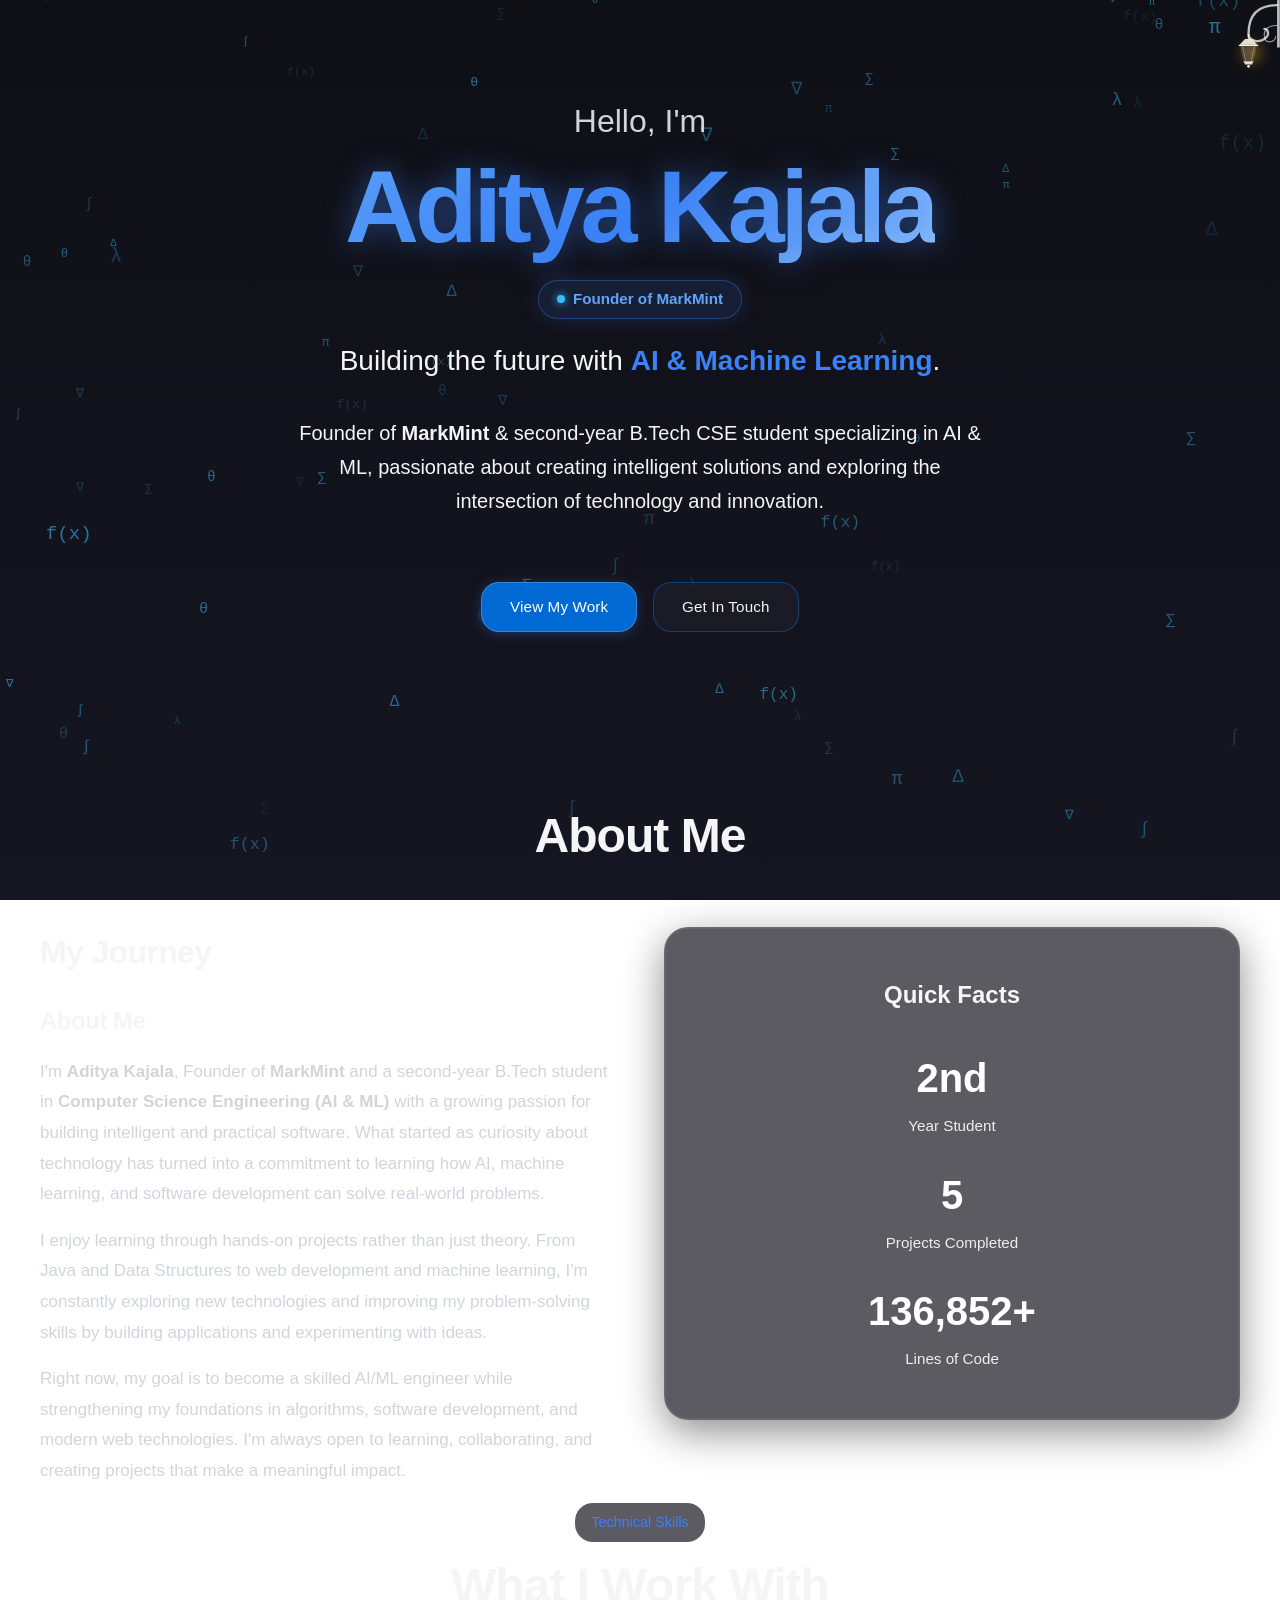
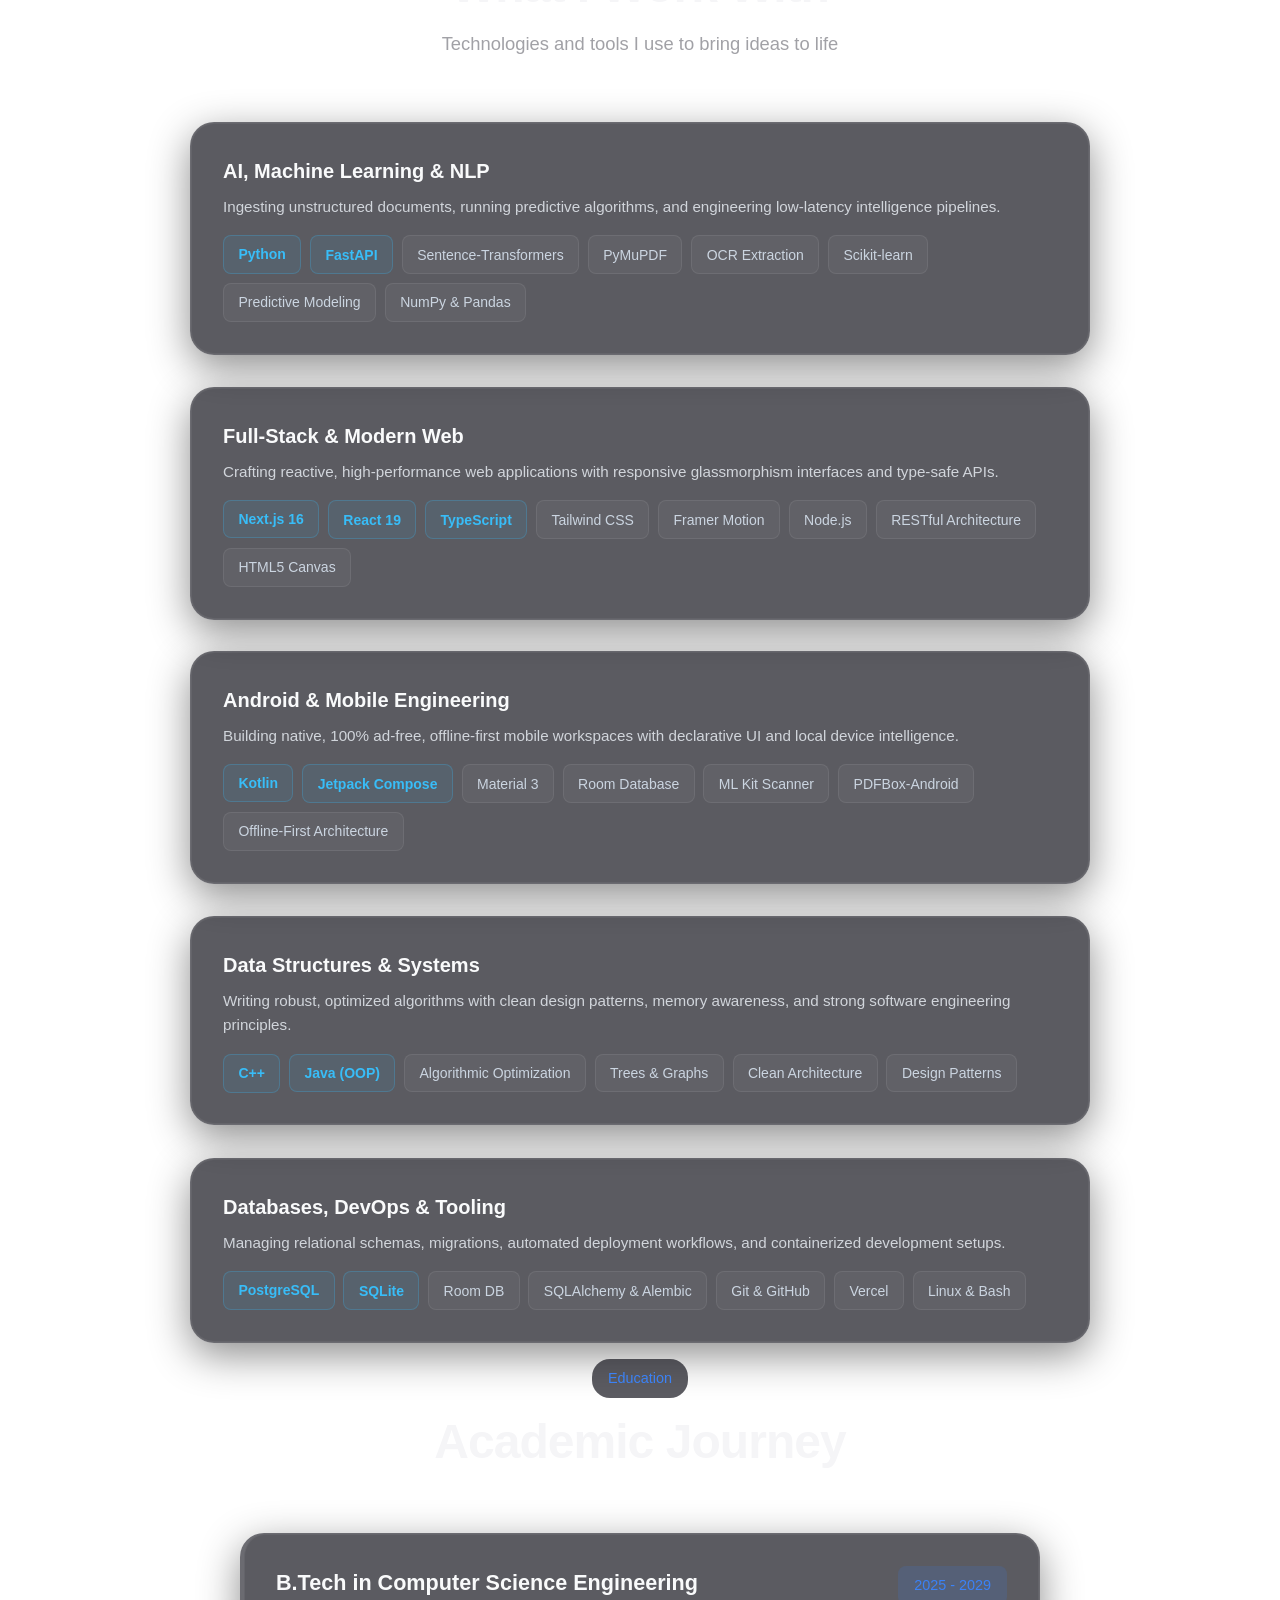
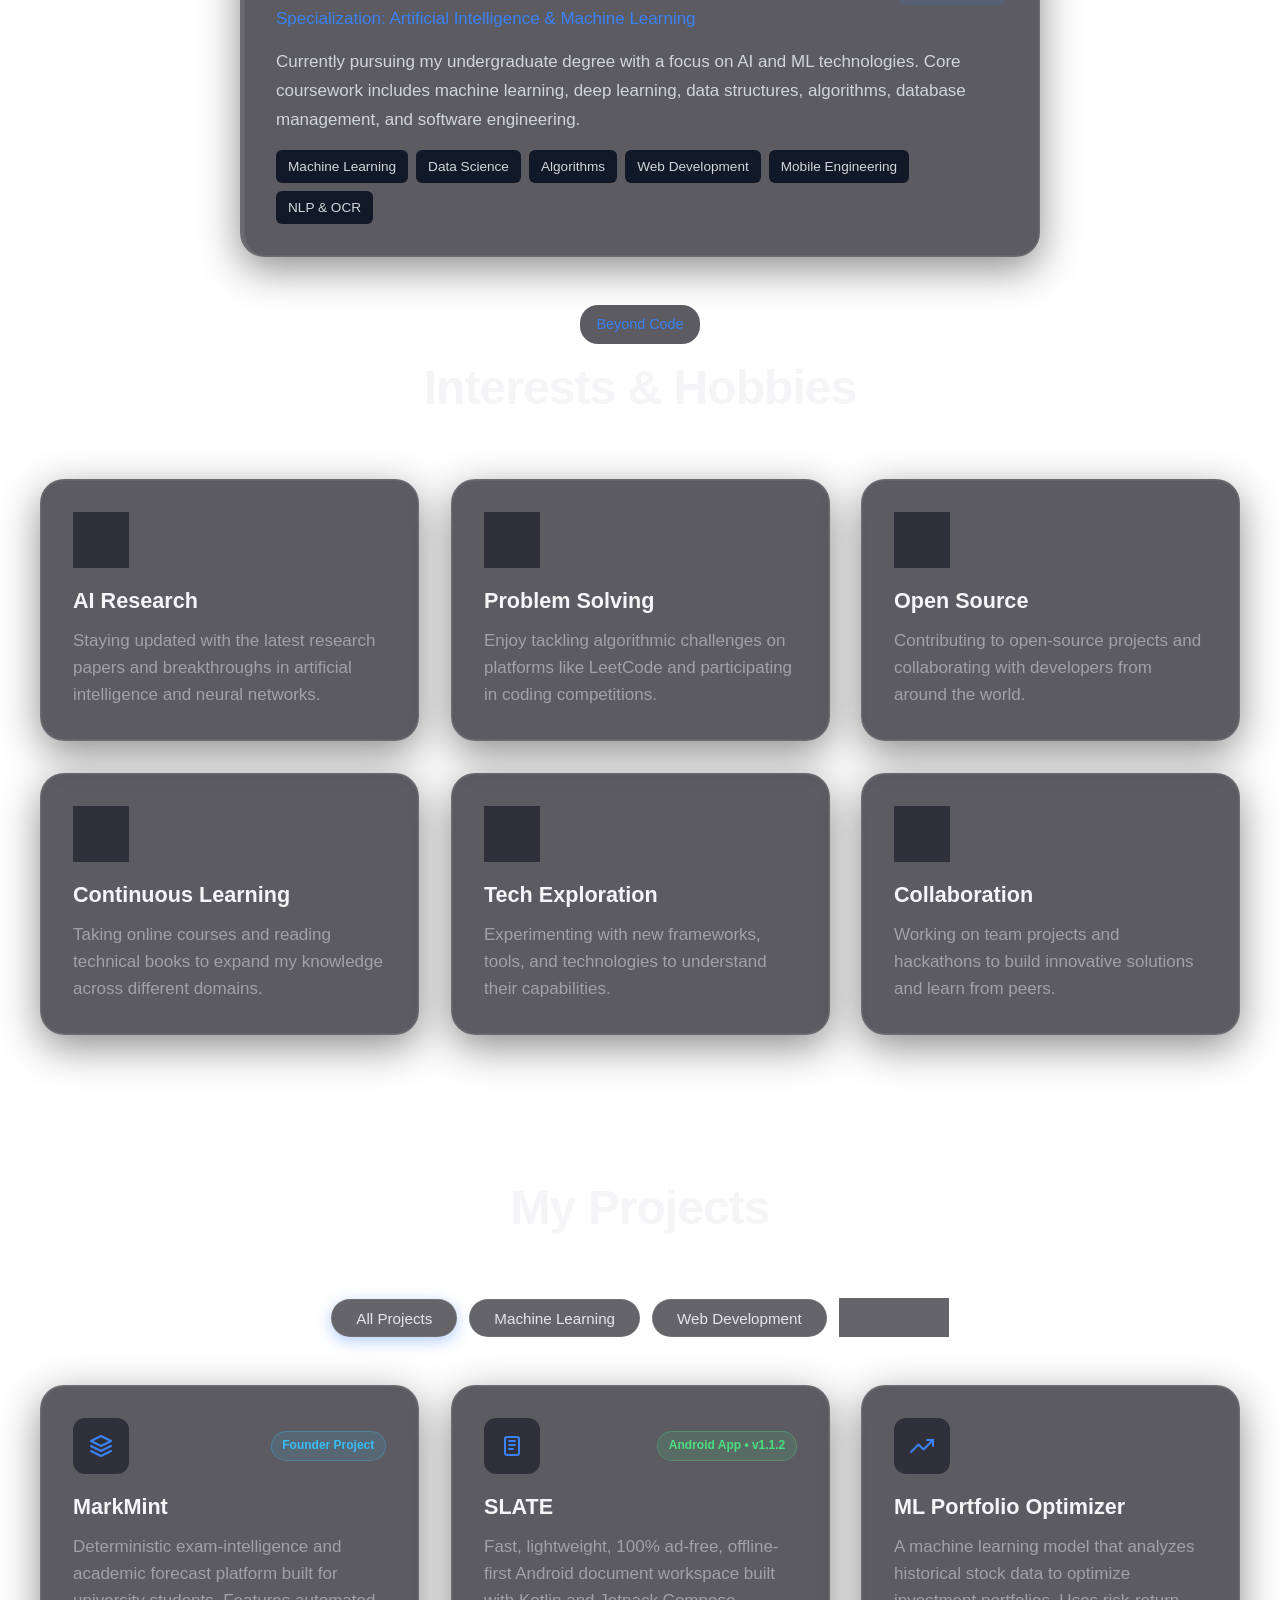
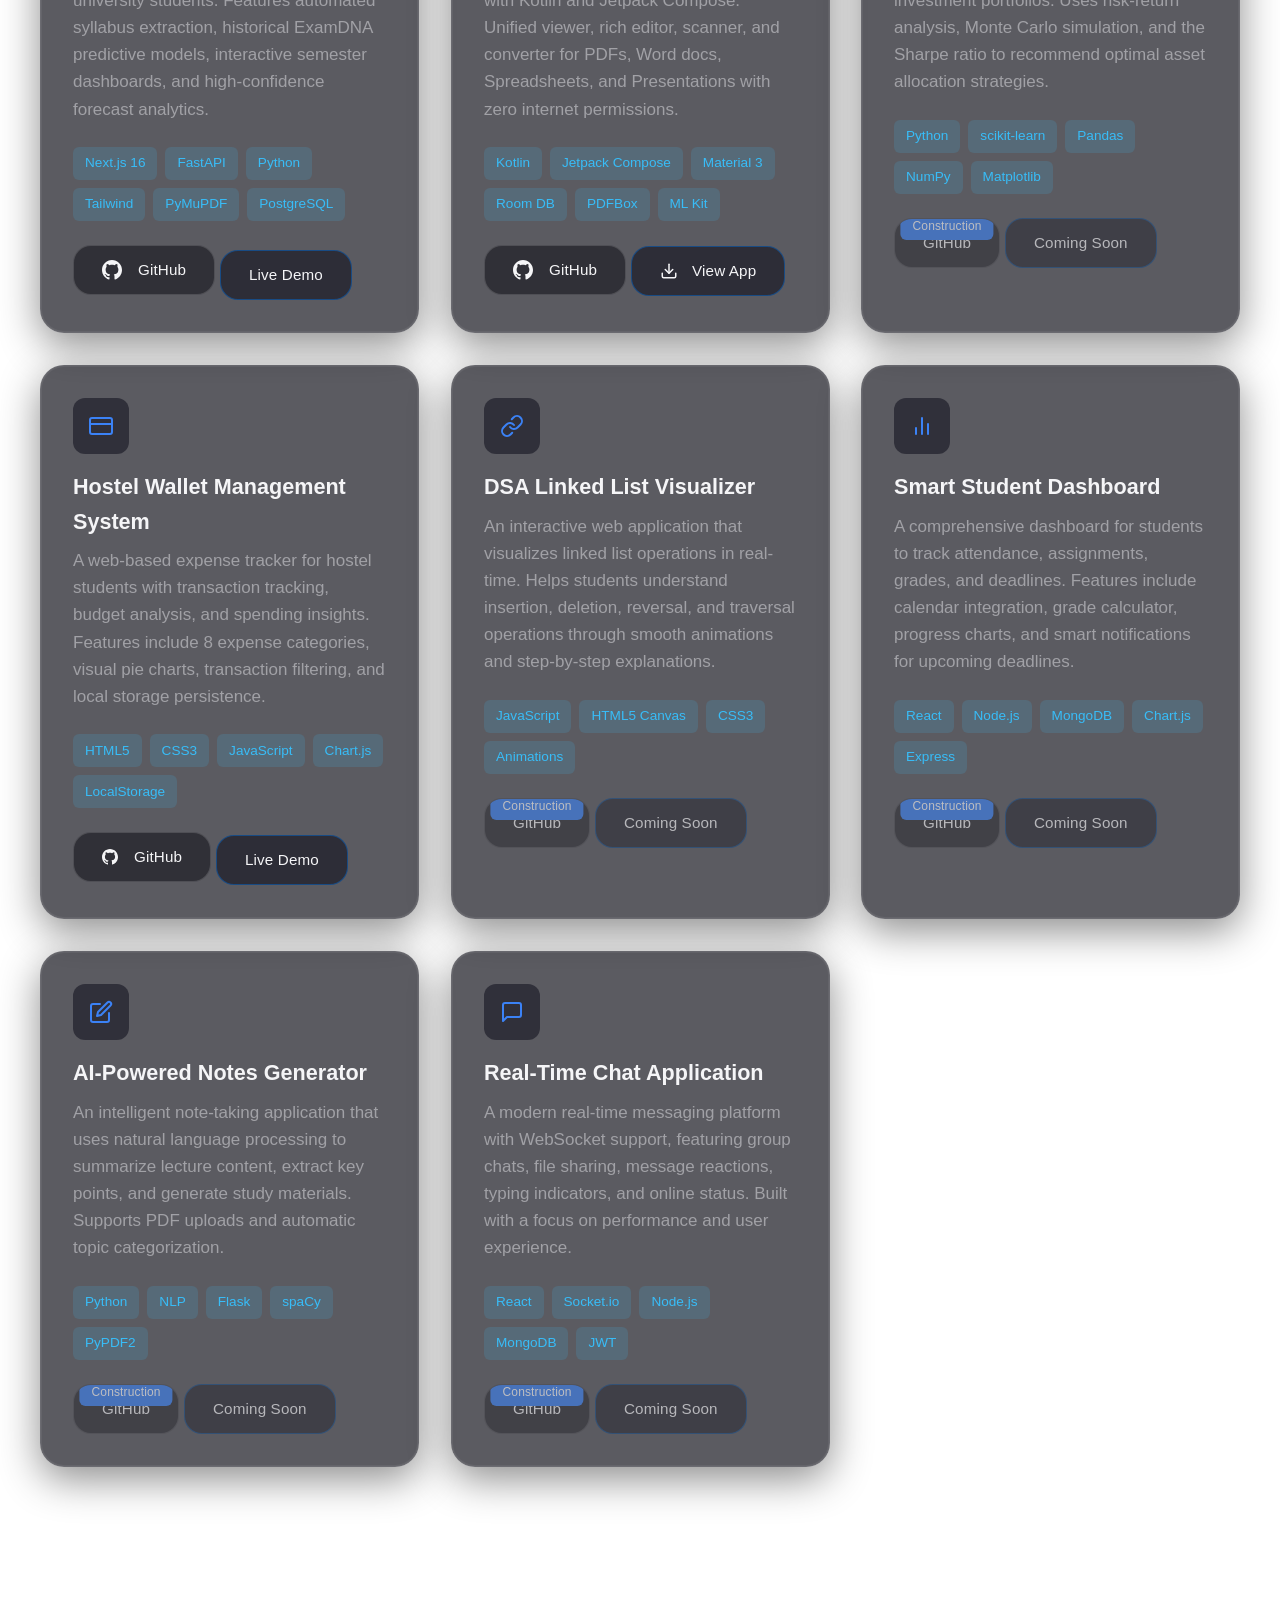
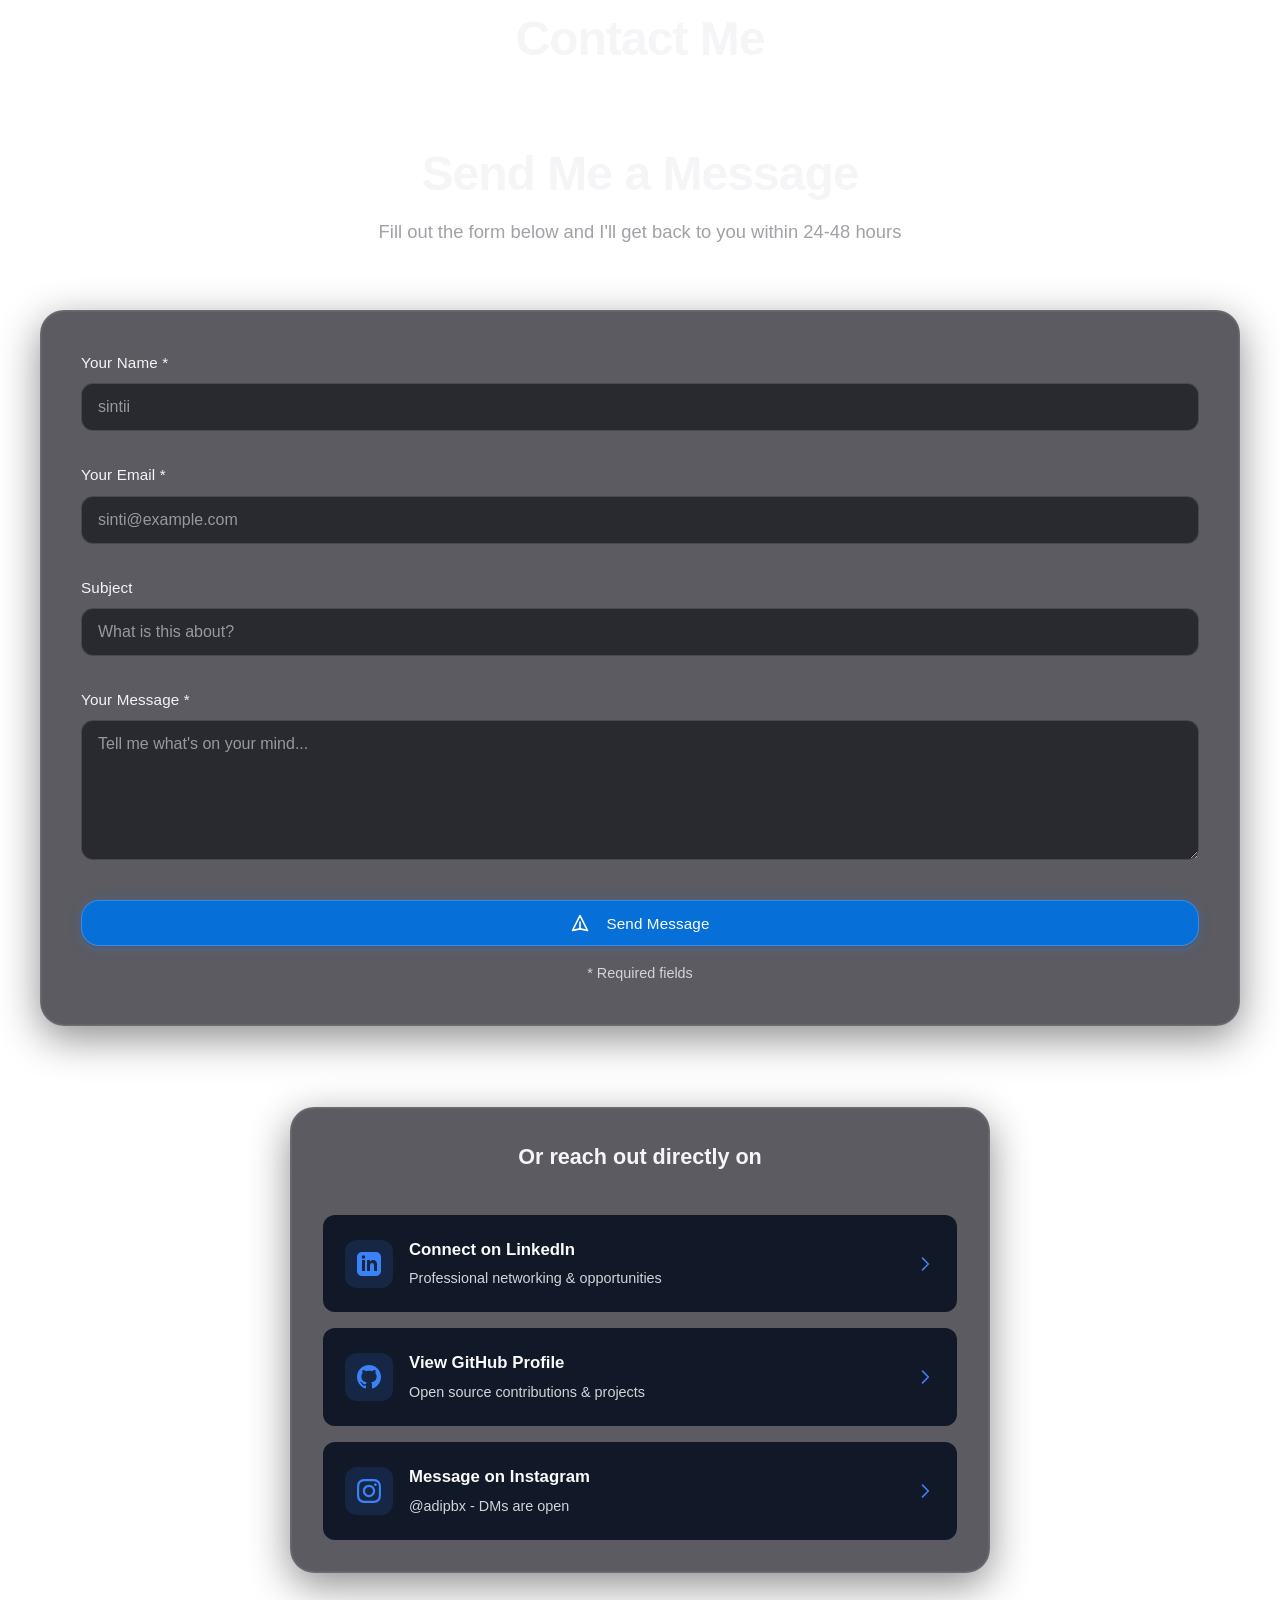
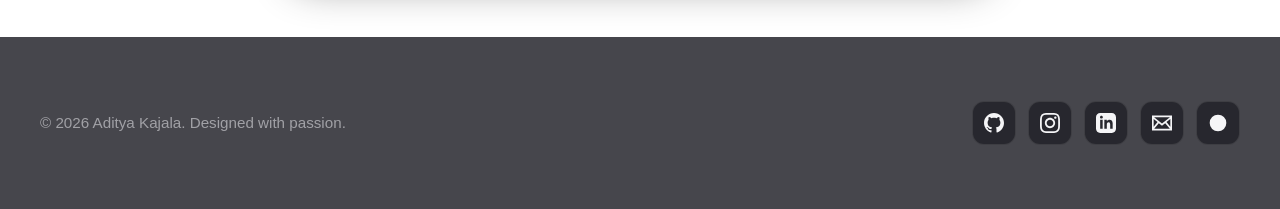
==== commit bb6a3dca: "Modernize Technical Skills: replace percentage progress bars with clean interactive tech chips (no e" ====
--- a/index.html
+++ b/index.html
@@ -32,7 +32,7 @@
 <!-- Favicon -->
 <link href="./assets/logo.svg" rel="icon" type="image/svg+xml"/>
 <!-- Stylesheets -->
-<link href="./css/style.css?v=102" rel="stylesheet"/>
+<link href="./css/style.css?v=103" rel="stylesheet"/>
 <link href="./css/animations.css?v=51" rel="stylesheet"/>
 <link href="./css/glass-theme.css?v=51" rel="stylesheet"/>
 <!-- Preload critical resources -->
@@ -235,7 +235,7 @@
 <div style="opacity: 0.9; font-size: 0.95rem;">Projects Completed</div>
 </div>
 <div>
-<div style="font-size: 2.5rem; font-weight: 700; margin-bottom: 0.25rem;">136,416+</div>
+<div style="font-size: 2.5rem; font-weight: 700; margin-bottom: 0.25rem;">136,852+</div>
   <div style="opacity: 0.9; font-size: 0.95rem;">Lines of Code</div>
 </div>
 </div>
@@ -253,68 +253,84 @@
 <div style="display: grid; gap: 2rem; max-width: 900px; margin: 0 auto;">
 <!-- AI & Machine Learning -->
 <div class="card reveal-stagger">
-<div style="display: flex; justify-content: space-between; align-items: center; margin-bottom: 0.75rem;">
-<h3 style="font-size: 1.25rem; font-weight: 600;">AI, Machine Learning &amp; NLP</h3>
-<span style="font-weight: 600; color: var(--accent-blue);">90%</span>
-</div>
-<div class="progress-bar">
-<div class="progress-fill" style="width: 90%;"></div>
-</div>
-<p style="margin-top: 0.85rem; color: var(--text-secondary); font-size: 0.95rem; line-height: 1.6;">
-              Python, FastAPI, Sentence-Transformers, PyMuPDF, OCR Extraction, Scikit-learn, Historical Predictive Modeling
-            </p>
+<h3 style="font-size: 1.25rem; font-weight: 600; color: var(--text-primary); margin-bottom: 0.5rem;">AI, Machine Learning &amp; NLP</h3>
+<p style="color: var(--text-secondary); font-size: 0.95rem; line-height: 1.6;">
+              Ingesting unstructured documents, running predictive algorithms, and engineering low-latency intelligence pipelines.
+            </p>
+<div class="skills-chips-wrap">
+<span class="skill-chip skill-chip-primary">Python</span>
+<span class="skill-chip skill-chip-primary">FastAPI</span>
+<span class="skill-chip">Sentence-Transformers</span>
+<span class="skill-chip">PyMuPDF</span>
+<span class="skill-chip">OCR Extraction</span>
+<span class="skill-chip">Scikit-learn</span>
+<span class="skill-chip">Predictive Modeling</span>
+<span class="skill-chip">NumPy &amp; Pandas</span>
+</div>
 </div>
 <!-- Full-Stack & Modern Web -->
 <div class="card reveal-stagger">
-<div style="display: flex; justify-content: space-between; align-items: center; margin-bottom: 0.75rem;">
-<h3 style="font-size: 1.25rem; font-weight: 600;">Full-Stack &amp; Modern Web</h3>
-<span style="font-weight: 600; color: var(--accent-blue);">88%</span>
-</div>
-<div class="progress-bar">
-<div class="progress-fill" style="width: 88%;"></div>
-</div>
-<p style="margin-top: 0.85rem; color: var(--text-secondary); font-size: 0.95rem; line-height: 1.6;">
-              Next.js 16 (App Router), React 19, TypeScript, Tailwind CSS, Framer Motion, Node.js, RESTful Architecture
-            </p>
+<h3 style="font-size: 1.25rem; font-weight: 600; color: var(--text-primary); margin-bottom: 0.5rem;">Full-Stack &amp; Modern Web</h3>
+<p style="color: var(--text-secondary); font-size: 0.95rem; line-height: 1.6;">
+              Crafting reactive, high-performance web applications with responsive glassmorphism interfaces and type-safe APIs.
+            </p>
+<div class="skills-chips-wrap">
+<span class="skill-chip skill-chip-primary">Next.js 16</span>
+<span class="skill-chip skill-chip-primary">React 19</span>
+<span class="skill-chip skill-chip-primary">TypeScript</span>
+<span class="skill-chip">Tailwind CSS</span>
+<span class="skill-chip">Framer Motion</span>
+<span class="skill-chip">Node.js</span>
+<span class="skill-chip">RESTful Architecture</span>
+<span class="skill-chip">HTML5 Canvas</span>
+</div>
 </div>
 <!-- Android & Mobile Development -->
 <div class="card reveal-stagger">
-<div style="display: flex; justify-content: space-between; align-items: center; margin-bottom: 0.75rem;">
-<h3 style="font-size: 1.25rem; font-weight: 600;">Android &amp; Mobile Engineering</h3>
-<span style="font-weight: 600; color: var(--accent-blue);">85%</span>
-</div>
-<div class="progress-bar">
-<div class="progress-fill" style="width: 85%;"></div>
-</div>
-<p style="margin-top: 0.85rem; color: var(--text-secondary); font-size: 0.95rem; line-height: 1.6;">
-              Kotlin, Jetpack Compose, Material 3, Room Database, ML Kit Document Scanner, Offline-First Architecture
-            </p>
+<h3 style="font-size: 1.25rem; font-weight: 600; color: var(--text-primary); margin-bottom: 0.5rem;">Android &amp; Mobile Engineering</h3>
+<p style="color: var(--text-secondary); font-size: 0.95rem; line-height: 1.6;">
+              Building native, 100% ad-free, offline-first mobile workspaces with declarative UI and local device intelligence.
+            </p>
+<div class="skills-chips-wrap">
+<span class="skill-chip skill-chip-primary">Kotlin</span>
+<span class="skill-chip skill-chip-primary">Jetpack Compose</span>
+<span class="skill-chip">Material 3</span>
+<span class="skill-chip">Room Database</span>
+<span class="skill-chip">ML Kit Scanner</span>
+<span class="skill-chip">PDFBox-Android</span>
+<span class="skill-chip">Offline-First Architecture</span>
+</div>
 </div>
 <!-- Data Structures & Systems -->
 <div class="card reveal-stagger">
-<div style="display: flex; justify-content: space-between; align-items: center; margin-bottom: 0.75rem;">
-<h3 style="font-size: 1.25rem; font-weight: 600;">Data Structures &amp; Systems Programming</h3>
-<span style="font-weight: 600; color: var(--accent-blue);">80%</span>
-</div>
-<div class="progress-bar">
-<div class="progress-fill" style="width: 80%;"></div>
-</div>
-<p style="margin-top: 0.85rem; color: var(--text-secondary); font-size: 0.95rem; line-height: 1.6;">
-              C++, Java (OOP &amp; Collections), Algorithmic Optimization, Trees &amp; Graphs, Clean Architecture, Design Patterns
-            </p>
+<h3 style="font-size: 1.25rem; font-weight: 600; color: var(--text-primary); margin-bottom: 0.5rem;">Data Structures &amp; Systems</h3>
+<p style="color: var(--text-secondary); font-size: 0.95rem; line-height: 1.6;">
+              Writing robust, optimized algorithms with clean design patterns, memory awareness, and strong software engineering principles.
+            </p>
+<div class="skills-chips-wrap">
+<span class="skill-chip skill-chip-primary">C++</span>
+<span class="skill-chip skill-chip-primary">Java (OOP)</span>
+<span class="skill-chip">Algorithmic Optimization</span>
+<span class="skill-chip">Trees &amp; Graphs</span>
+<span class="skill-chip">Clean Architecture</span>
+<span class="skill-chip">Design Patterns</span>
+</div>
 </div>
 <!-- Databases & DevOps -->
 <div class="card reveal-stagger">
-<div style="display: flex; justify-content: space-between; align-items: center; margin-bottom: 0.75rem;">
-<h3 style="font-size: 1.25rem; font-weight: 600;">Databases, DevOps &amp; Tooling</h3>
-<span style="font-weight: 600; color: var(--accent-blue);">78%</span>
-</div>
-<div class="progress-bar">
-<div class="progress-fill" style="width: 78%;"></div>
-</div>
-<p style="margin-top: 0.85rem; color: var(--text-secondary); font-size: 0.95rem; line-height: 1.6;">
-              PostgreSQL, SQLite, Room DB, SQLAlchemy &amp; Alembic, Git, GitHub Actions, Vercel, Linux / Bash
-            </p>
+<h3 style="font-size: 1.25rem; font-weight: 600; color: var(--text-primary); margin-bottom: 0.5rem;">Databases, DevOps &amp; Tooling</h3>
+<p style="color: var(--text-secondary); font-size: 0.95rem; line-height: 1.6;">
+              Managing relational schemas, migrations, automated deployment workflows, and containerized development setups.
+            </p>
+<div class="skills-chips-wrap">
+<span class="skill-chip skill-chip-primary">PostgreSQL</span>
+<span class="skill-chip skill-chip-primary">SQLite</span>
+<span class="skill-chip">Room DB</span>
+<span class="skill-chip">SQLAlchemy &amp; Alembic</span>
+<span class="skill-chip">Git &amp; GitHub</span>
+<span class="skill-chip">Vercel</span>
+<span class="skill-chip">Linux &amp; Bash</span>
+</div>
 </div>
 </div>
 </div><div class="container">
--- a/css/style.css
+++ b/css/style.css
@@ -845,6 +845,54 @@
   transition: width 1s ease-out;
 }
 
+/* Skill Chips (What I Work With) */
+.skills-chips-wrap {
+  display: flex;
+  flex-wrap: wrap;
+  gap: 0.55rem;
+  margin-top: 1rem;
+}
+.skill-chip {
+  font-size: 0.875rem;
+  padding: 0.45rem 0.9rem;
+  border-radius: 8px;
+  background: rgba(255, 255, 255, 0.04);
+  color: #cbd5e1;
+  border: 1px solid rgba(255, 255, 255, 0.08);
+  font-weight: 500;
+  transition: all 0.25s ease;
+  display: inline-flex;
+  align-items: center;
+}
+.skill-chip:hover {
+  background: rgba(56, 189, 248, 0.15);
+  color: #38bdf8;
+  border-color: rgba(56, 189, 248, 0.4);
+  transform: translateY(-2px);
+  box-shadow: 0 4px 12px rgba(56, 189, 248, 0.15);
+}
+.skill-chip-primary {
+  background: rgba(56, 189, 248, 0.08);
+  color: #38bdf8;
+  border-color: rgba(56, 189, 248, 0.25);
+  font-weight: 600;
+}
+.blue-theme .skill-chip {
+  background: rgba(0, 0, 0, 0.04);
+  color: #334155;
+  border-color: rgba(0, 0, 0, 0.08);
+}
+.blue-theme .skill-chip-primary {
+  background: rgba(2, 132, 199, 0.1);
+  color: #0284c7;
+  border-color: rgba(2, 132, 199, 0.3);
+}
+.blue-theme .skill-chip:hover {
+  background: rgba(2, 132, 199, 0.15);
+  color: #0284c7;
+  border-color: rgba(2, 132, 199, 0.4);
+}
+
 
 
 /* Tech Stack Tags */
--- a/css/style.css
+++ b/css/style.css
@@ -845,6 +845,54 @@
   transition: width 1s ease-out;
 }
 
+/* Skill Chips (What I Work With) */
+.skills-chips-wrap {
+  display: flex;
+  flex-wrap: wrap;
+  gap: 0.55rem;
+  margin-top: 1rem;
+}
+.skill-chip {
+  font-size: 0.875rem;
+  padding: 0.45rem 0.9rem;
+  border-radius: 8px;
+  background: rgba(255, 255, 255, 0.04);
+  color: #cbd5e1;
+  border: 1px solid rgba(255, 255, 255, 0.08);
+  font-weight: 500;
+  transition: all 0.25s ease;
+  display: inline-flex;
+  align-items: center;
+}
+.skill-chip:hover {
+  background: rgba(56, 189, 248, 0.15);
+  color: #38bdf8;
+  border-color: rgba(56, 189, 248, 0.4);
+  transform: translateY(-2px);
+  box-shadow: 0 4px 12px rgba(56, 189, 248, 0.15);
+}
+.skill-chip-primary {
+  background: rgba(56, 189, 248, 0.08);
+  color: #38bdf8;
+  border-color: rgba(56, 189, 248, 0.25);
+  font-weight: 600;
+}
+.blue-theme .skill-chip {
+  background: rgba(0, 0, 0, 0.04);
+  color: #334155;
+  border-color: rgba(0, 0, 0, 0.08);
+}
+.blue-theme .skill-chip-primary {
+  background: rgba(2, 132, 199, 0.1);
+  color: #0284c7;
+  border-color: rgba(2, 132, 199, 0.3);
+}
+.blue-theme .skill-chip:hover {
+  background: rgba(2, 132, 199, 0.15);
+  color: #0284c7;
+  border-color: rgba(2, 132, 199, 0.4);
+}
+
 
 
 /* Tech Stack Tags */
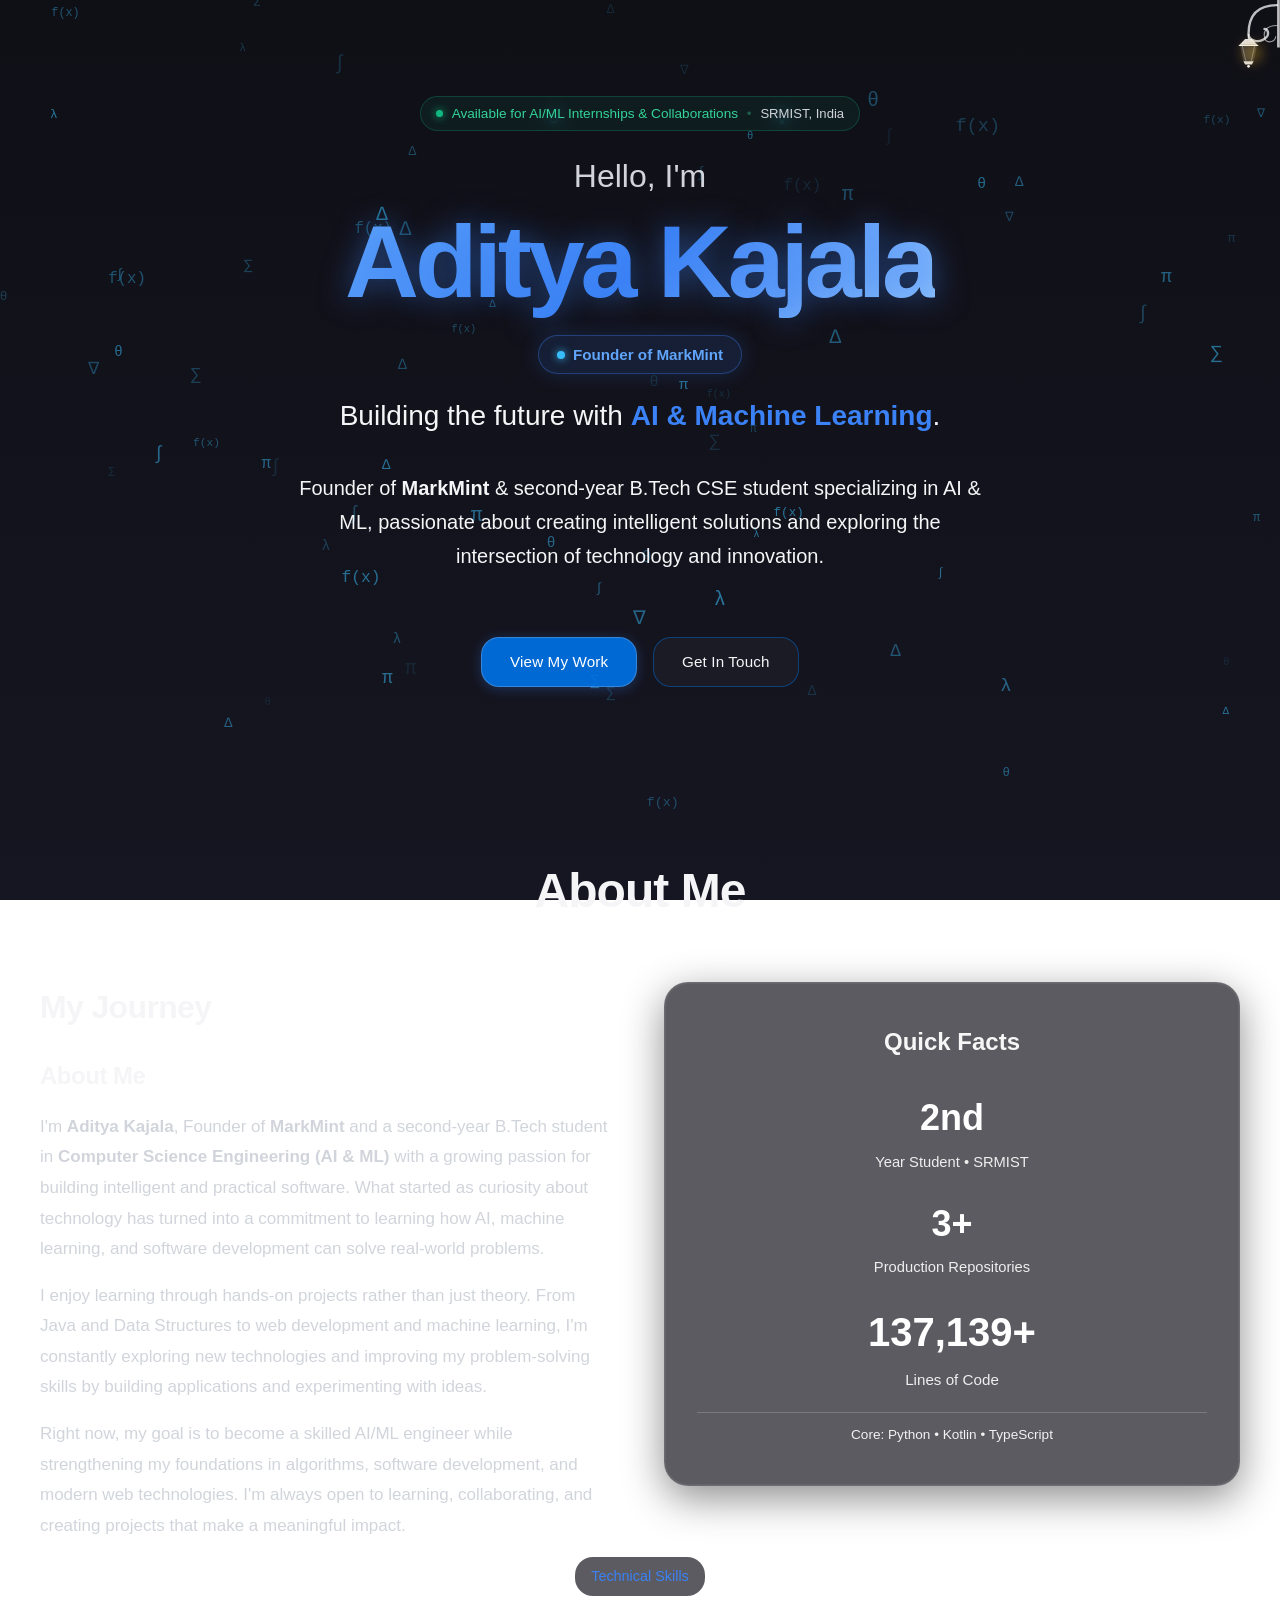
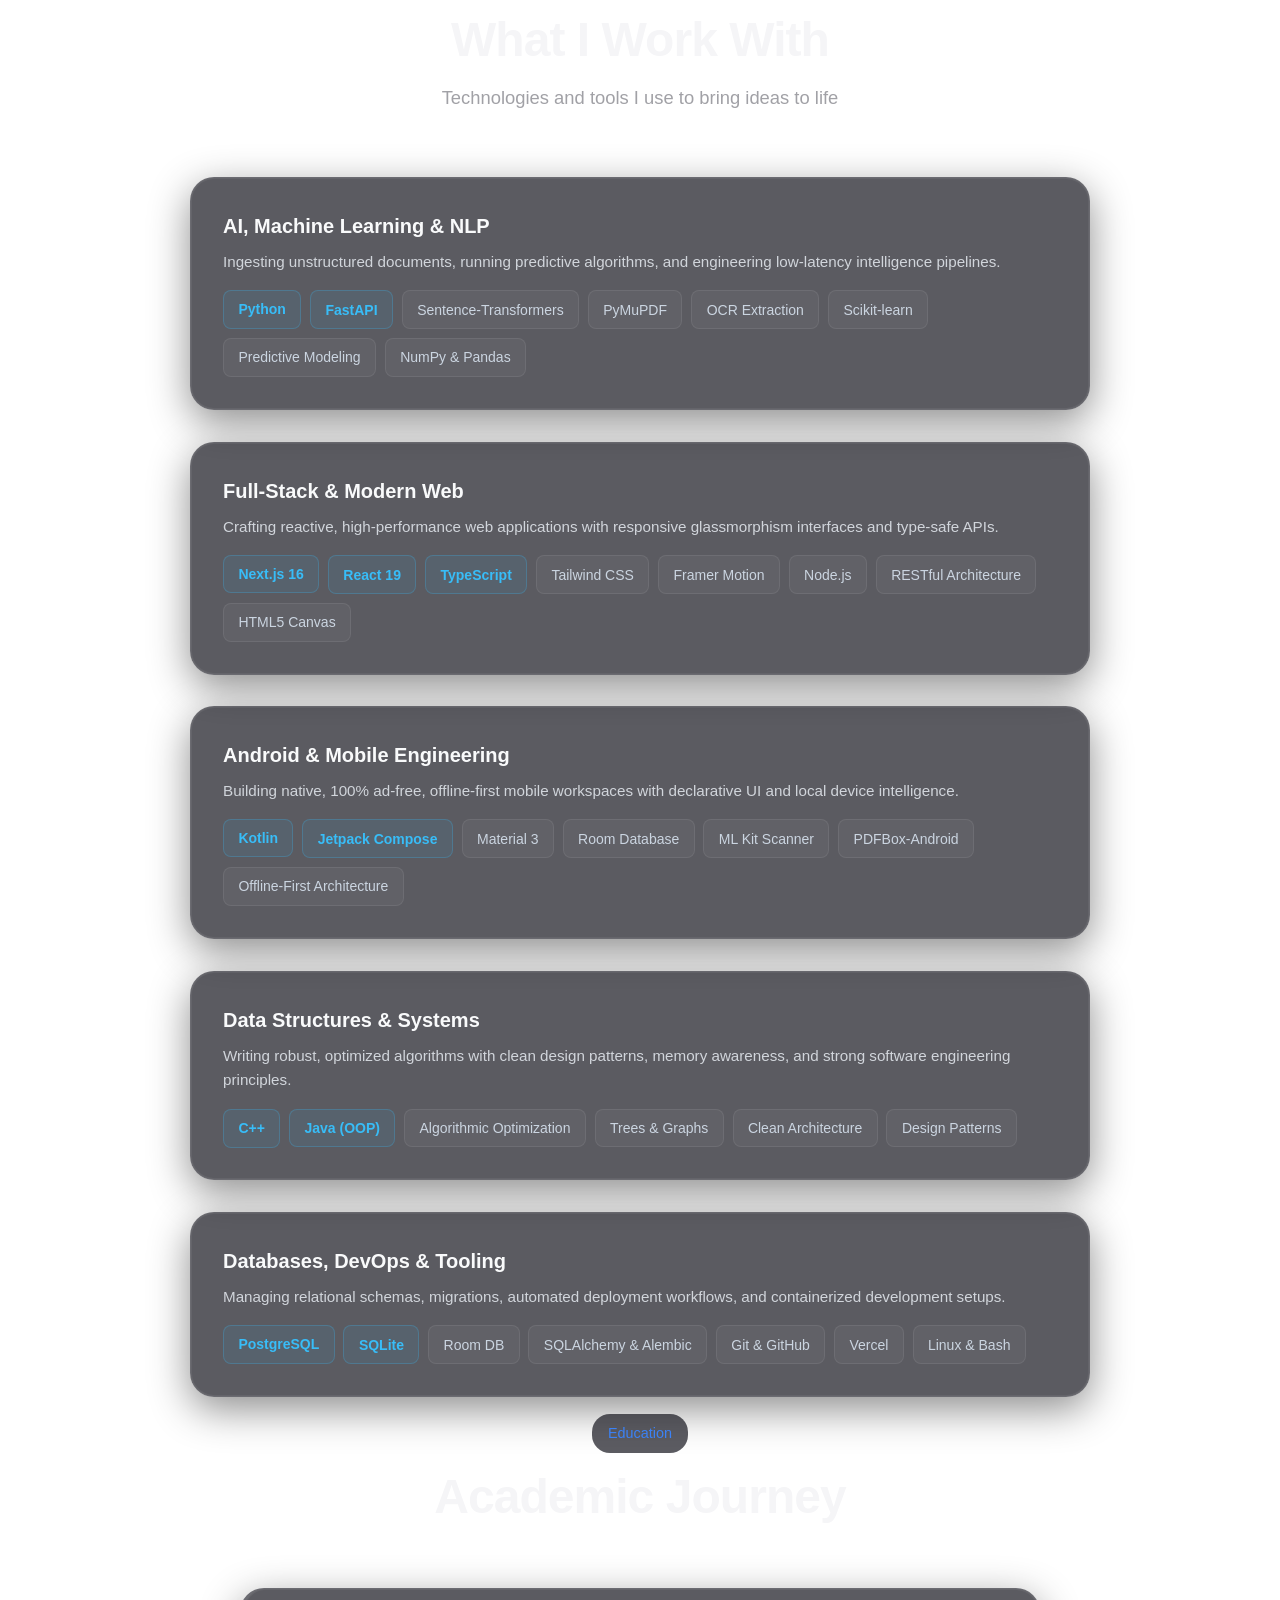
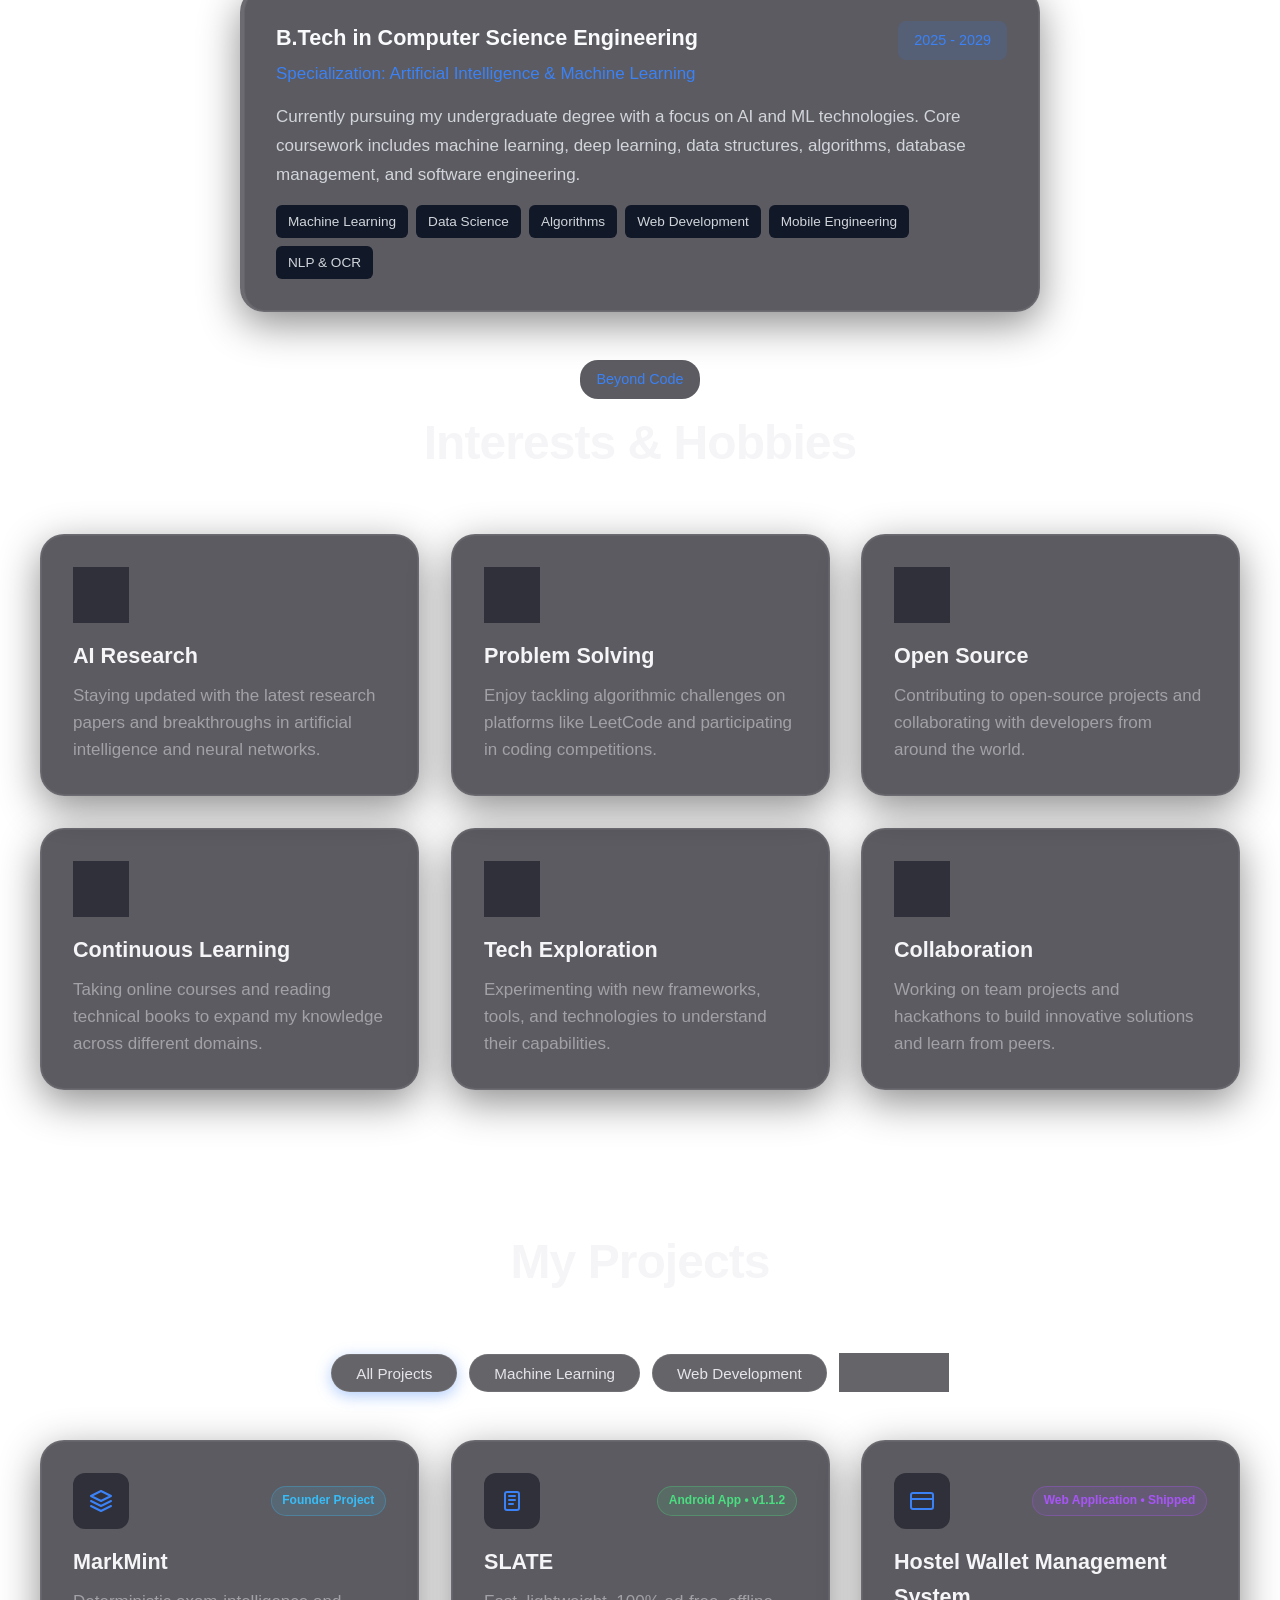
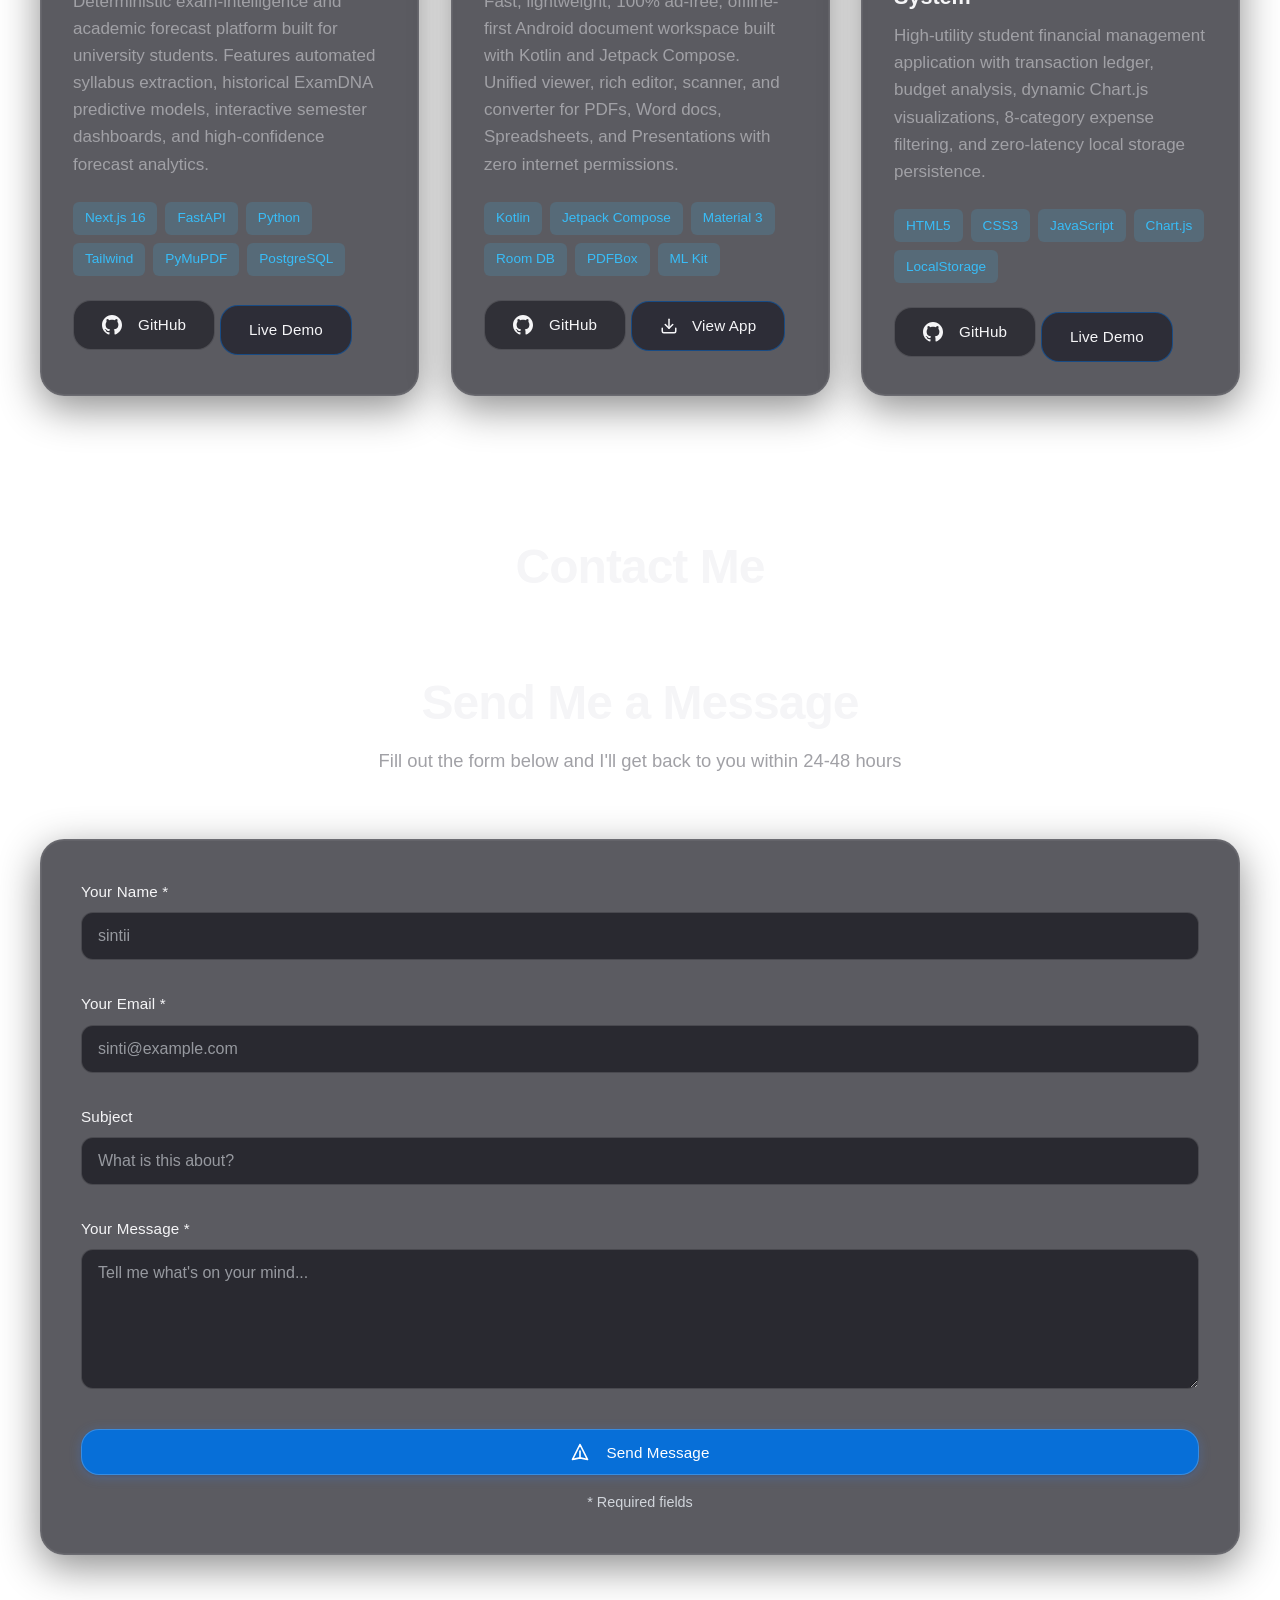
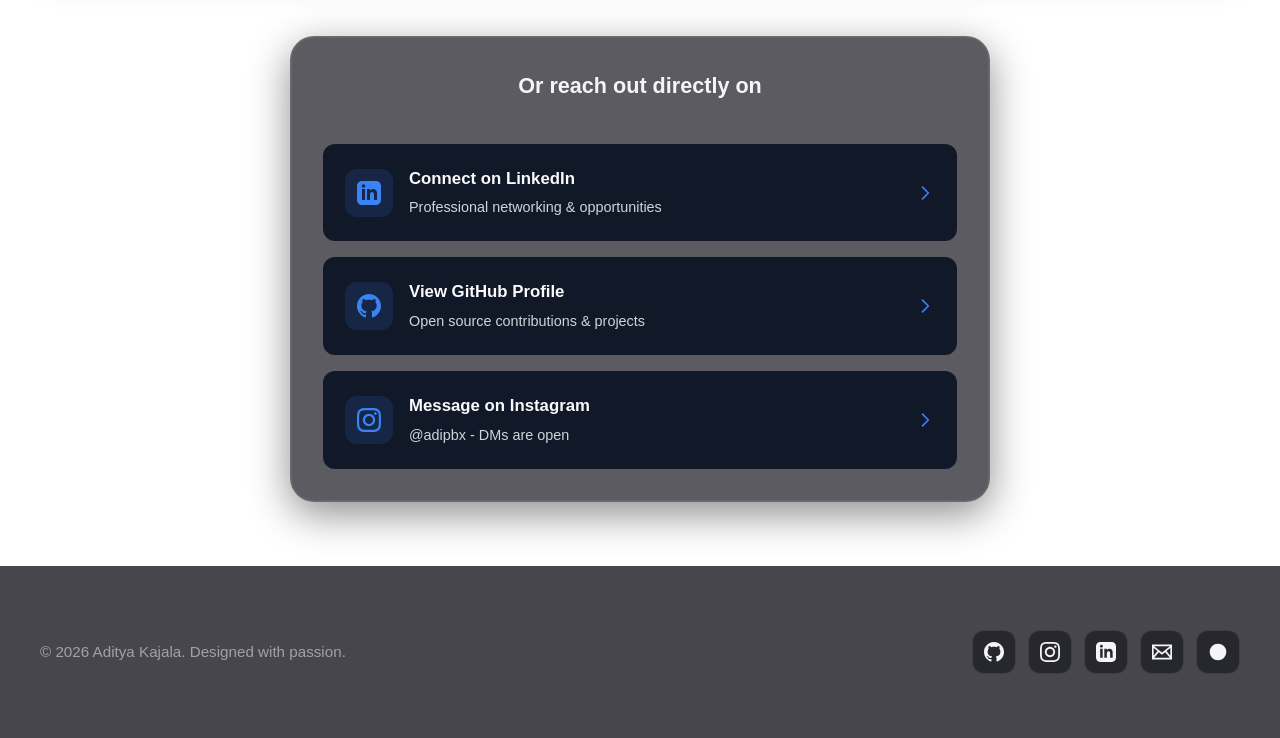
==== commit 54c411fc: "feat: streamline projects, add hero status badge, enhance quick facts & add nav demo" ====
--- a/index.html
+++ b/index.html
@@ -185,7 +185,14 @@
   
 <div class="hero-content" style="z-index: 10; position: relative;">
 <div style="display: flex; flex-direction: column; align-items: center; text-align: center; margin-bottom: 2rem;">
-    <div style="font-size: clamp(1.25rem, 3vw, 2rem); font-weight: 500; color: var(--text-secondary); margin-bottom: 0.25rem; animation: fadeInUp 0.8s ease forwards;">
+    <!-- Availability & Location Status Pill -->
+    <div style="display: inline-flex; align-items: center; gap: 0.55rem; background: rgba(16, 185, 129, 0.08); border: 1px solid rgba(16, 185, 129, 0.25); padding: 0.35rem 0.95rem; border-radius: 9999px; font-size: 0.85rem; font-weight: 500; color: #34d399; margin-bottom: 1.25rem; backdrop-filter: blur(8px); animation: fadeInUp 0.8s ease forwards;">
+      <span style="display: inline-block; width: 7px; height: 7px; border-radius: 50%; background: #10b981; box-shadow: 0 0 8px #10b981;"></span>
+      <span>Available for AI/ML Internships &amp; Collaborations</span>
+      <span style="opacity: 0.35;">•</span>
+      <span style="color: var(--text-secondary); font-size: 0.82rem;">SRMIST, India</span>
+    </div>
+    <div style="font-size: clamp(1.25rem, 3vw, 2rem); font-weight: 500; color: var(--text-secondary); margin-bottom: 0.25rem; animation: fadeInUp 0.8s ease 0.05s forwards;">
         Hello, I'm
       </div>
       <h1 style="font-size: clamp(2.5rem, 8vw, 6.5rem); font-weight: 900; line-height: 1.1; letter-spacing: -0.04em; margin-bottom: 1rem; color: var(--text-primary); white-space: normal; animation: fadeInUp 0.8s ease 0.1s forwards;">
@@ -223,20 +230,23 @@
             </p>
 </div>
 <div class="reveal-right">
-<div class="card quick-facts-card" style="text-align: center; padding: 3rem;">
-<h3 style="font-size: 1.5rem; margin-bottom: 2rem; opacity: 0.95;">Quick Facts</h3>
-<div style="display: grid; gap: 1.5rem;">
+<div class="card quick-facts-card" style="text-align: center; padding: 2.5rem 2rem;">
+<h3 style="font-size: 1.5rem; margin-bottom: 1.75rem; opacity: 0.95;">Quick Facts</h3>
+<div style="display: grid; gap: 1.25rem;">
 <div>
-<div style="font-size: 2.5rem; font-weight: 700; margin-bottom: 0.25rem;">2nd</div>
-<div style="opacity: 0.9; font-size: 0.95rem;">Year Student</div>
+<div style="font-size: 2.25rem; font-weight: 700; margin-bottom: 0.25rem;">2nd</div>
+<div style="opacity: 0.9; font-size: 0.92rem;">Year Student • SRMIST</div>
 </div>
 <div>
-<div style="font-size: 2.5rem; font-weight: 700; margin-bottom: 0.25rem;">5</div>
-<div style="opacity: 0.9; font-size: 0.95rem;">Projects Completed</div>
+<div style="font-size: 2.25rem; font-weight: 700; margin-bottom: 0.25rem;">3+</div>
+<div style="opacity: 0.9; font-size: 0.92rem;">Production Repositories</div>
 </div>
 <div>
-<div style="font-size: 2.5rem; font-weight: 700; margin-bottom: 0.25rem;">136,852+</div>
+<div style="font-size: 2.5rem; font-weight: 700; margin-bottom: 0.25rem;">137,139+</div>
   <div style="opacity: 0.9; font-size: 0.95rem;">Lines of Code</div>
+</div>
+<div style="padding-top: 0.75rem; border-top: 1px solid rgba(255, 255, 255, 0.2); font-size: 0.85rem; opacity: 0.92; line-height: 1.5;">
+  Core: Python • Kotlin • TypeScript
 </div>
 </div>
 </div>
@@ -418,7 +428,7 @@
 <button class="filter-btn" data-filter="software">Software</button>
 </div>
 </div><div class="container">
-<div class="grid grid-2">
+<div class="grid grid-3">
 
   <!-- Project: MarkMint (Flagship Founder Project) -->
   <div class="card project-card card-shine reveal-stagger" data-category="ml web">
@@ -483,149 +493,36 @@
     </div>
   </div>
 
-  <!-- Project 1: ML Portfolio Optimizer -->
-<div class="card project-card card-shine reveal-stagger" data-category="ml">
-<div class="card-icon"><svg fill="none" height="24" stroke="currentColor" stroke-linecap="round" stroke-linejoin="round" stroke-width="2" viewbox="0 0 24 24" width="24"><polyline points="23 6 13.5 15.5 8.5 10.5 1 18"></polyline><polyline points="17 6 23 6 23 12"></polyline></svg></div>
-<h3 class="card-title">ML Portfolio Optimizer</h3>
-<p class="card-description">
-              A machine learning model that analyzes historical stock data to optimize investment portfolios. Uses risk-return analysis, Monte Carlo simulation, and the Sharpe ratio to recommend optimal asset allocation strategies.
-            </p>
-<div class="tech-stack">
-<span class="tech-tag">Python</span>
-<span class="tech-tag">scikit-learn</span>
-<span class="tech-tag">Pandas</span>
-<span class="tech-tag">NumPy</span>
-<span class="tech-tag">Matplotlib</span>
-</div>
-<div class="project-links">
-<a class="btn btn-ghost" href="#" style="pointer-events: none; opacity: 0.6; position: relative;">
-<span class="construction-badge" style="position: absolute; top: -25px; left: 50%; transform: translateX(-50%); background: var(--accent-blue); color: white; padding: 0.25rem 0.75rem; border-radius: 6px; font-size: 0.75rem; white-space: normal;">Under Construction</span>
-                GitHub
-              </a>
-<a class="btn btn-secondary" href="#" style="pointer-events: none; opacity: 0.6;">
-                Coming Soon
-              </a>
-</div>
-</div>
-<!-- Project 2: Hostel Wallet Manager -->
-<div class="card project-card card-shine reveal-stagger" data-category="software">
-<div class="card-icon"><svg fill="none" height="24" stroke="currentColor" stroke-linecap="round" stroke-linejoin="round" stroke-width="2" viewbox="0 0 24 24" width="24"><rect height="16" rx="2" ry="2" width="22" x="1" y="4"></rect><line x1="1" x2="23" y1="10" y2="10"></line></svg></div>
-<h3 class="card-title">Hostel Wallet Management System</h3>
-<p class="card-description">
-              A web-based expense tracker for hostel students with transaction tracking, budget analysis, and spending insights. Features include 8 expense categories, visual pie charts, transaction filtering, and local storage persistence.
-            </p>
-<div class="tech-stack">
-<span class="tech-tag">HTML5</span>
-<span class="tech-tag">CSS3</span>
-<span class="tech-tag">JavaScript</span>
-<span class="tech-tag">Chart.js</span>
-<span class="tech-tag">LocalStorage</span>
-</div>
-<div class="project-links">
-<a class="btn btn-ghost" href="https://github.com/adityakajala1/hostel-wallet" rel="noopener noreferrer" target="_blank">
-<svg fill="currentColor" height="16" style="margin-right: 0.5rem;" viewbox="0 0 24 24" width="16"><path d="M12 0c-6.626 0-12 5.373-12 12 0 5.302 3.438 9.8 8.207 11.387.599.111.793-.261.793-.577v-2.234c-3.338.726-4.033-1.416-4.033-1.416-.546-1.387-1.333-1.756-1.333-1.756-1.089-.745.083-.729.083-.729 1.205.084 1.839 1.237 1.839 1.237 1.07 1.834 2.807 1.304 3.492.997.107-.775.418-1.305.762-1.604-2.665-.305-5.467-1.334-5.467-5.931 0-1.311.469-2.381 1.236-3.221-.124-.303-.535-1.524.117-3.176 0 0 1.008-.322 3.301 1.23.957-.266 1.983-.399 3.003-.404 1.02.005 2.047.138 3.006.404 2.291-1.552 3.297-1.23 3.297-1.23.653 1.653.242 2.874.118 3.176.77.84 1.235 1.911 1.235 3.221 0 4.609-2.807 5.624-5.479 5.921.43.372.823 1.102.823 2.222v3.293c0 .319.192.694.801.576 4.765-1.589 8.199-6.086 8.199-11.386 0-6.627-5.373-12-12-12z"></path></svg>
-                GitHub
-              </a>
-<a class="btn btn-secondary" href="https://adityakajala1.github.io/hostel-wallet/" rel="noopener noreferrer" target="_blank">
-                Live Demo
-              </a>
-</div>
-</div>
-<!-- Project 3: DSA Linked List Visualizer -->
-<div class="card project-card card-shine reveal-stagger" data-category="web">
-<div class="card-icon"><svg fill="none" height="24" stroke="currentColor" stroke-linecap="round" stroke-linejoin="round" stroke-width="2" viewbox="0 0 24 24" width="24"><path d="M10 13a5 5 0 0 0 7.54.54l3-3a5 5 0 0 0-7.07-7.07l-1.72 1.71"></path><path d="M14 11a5 5 0 0 0-7.54-.54l-3 3a5 5 0 0 0 7.07 7.07l1.71-1.71"></path></svg></div>
-<h3 class="card-title">DSA Linked List Visualizer</h3>
-<p class="card-description">
-              An interactive web application that visualizes linked list operations in real-time. Helps students understand insertion, deletion, reversal, and traversal operations through smooth animations and step-by-step explanations.
-            </p>
-<div class="tech-stack">
-<span class="tech-tag">JavaScript</span>
-<span class="tech-tag">HTML5 Canvas</span>
-<span class="tech-tag">CSS3</span>
-<span class="tech-tag">Animations</span>
-</div>
-<div class="project-links">
-<a class="btn btn-ghost" href="#" style="pointer-events: none; opacity: 0.6; position: relative;">
-<span class="construction-badge" style="position: absolute; top: -25px; left: 50%; transform: translateX(-50%); background: var(--accent-blue); color: white; padding: 0.25rem 0.75rem; border-radius: 6px; font-size: 0.75rem; white-space: normal;">Under Construction</span>
-                GitHub
-              </a>
-<a class="btn btn-secondary" href="#" style="pointer-events: none; opacity: 0.6;">
-                Coming Soon
-              </a>
-</div>
-</div>
-<!-- Project 4: Smart Student Dashboard -->
-<div class="card project-card card-shine reveal-stagger" data-category="web">
-<div class="card-icon"><svg fill="none" height="24" stroke="currentColor" stroke-linecap="round" stroke-linejoin="round" stroke-width="2" viewbox="0 0 24 24" width="24"><line x1="18" x2="18" y1="20" y2="10"></line><line x1="12" x2="12" y1="20" y2="4"></line><line x1="6" x2="6" y1="20" y2="14"></line></svg></div>
-<h3 class="card-title">Smart Student Dashboard</h3>
-<p class="card-description">
-              A comprehensive dashboard for students to track attendance, assignments, grades, and deadlines. Features include calendar integration, grade calculator, progress charts, and smart notifications for upcoming deadlines.
-            </p>
-<div class="tech-stack">
-<span class="tech-tag">React</span>
-<span class="tech-tag">Node.js</span>
-<span class="tech-tag">MongoDB</span>
-<span class="tech-tag">Chart.js</span>
-<span class="tech-tag">Express</span>
-</div>
-<div class="project-links">
-<a class="btn btn-ghost" href="#" style="pointer-events: none; opacity: 0.6; position: relative;">
-<span class="construction-badge" style="position: absolute; top: -25px; left: 50%; transform: translateX(-50%); background: var(--accent-blue); color: white; padding: 0.25rem 0.75rem; border-radius: 6px; font-size: 0.75rem; white-space: normal;">Under Construction</span>
-                GitHub
-              </a>
-<a class="btn btn-secondary" href="#" style="pointer-events: none; opacity: 0.6;">
-                Coming Soon
-              </a>
-</div>
-</div>
-<!-- Project 5: AI Notes Generator -->
-<div class="card project-card card-shine reveal-stagger" data-category="ml">
-<div class="card-icon"><svg fill="none" height="24" stroke="currentColor" stroke-linecap="round" stroke-linejoin="round" stroke-width="2" viewbox="0 0 24 24" width="24"><path d="M11 4H4a2 2 0 0 0-2 2v14a2 2 0 0 0 2 2h14a2 2 0 0 0 2-2v-7"></path><path d="M18.5 2.5a2.121 2.121 0 0 1 3 3L12 15l-4 1 1-4 9.5-9.5z"></path></svg></div>
-<h3 class="card-title">AI-Powered Notes Generator</h3>
-<p class="card-description">
-              An intelligent note-taking application that uses natural language processing to summarize lecture content, extract key points, and generate study materials. Supports PDF uploads and automatic topic categorization.
-            </p>
-<div class="tech-stack">
-<span class="tech-tag">Python</span>
-<span class="tech-tag">NLP</span>
-<span class="tech-tag">Flask</span>
-<span class="tech-tag">spaCy</span>
-<span class="tech-tag">PyPDF2</span>
-</div>
-<div class="project-links">
-<a class="btn btn-ghost" href="#" style="pointer-events: none; opacity: 0.6; position: relative;">
-<span class="construction-badge" style="position: absolute; top: -25px; left: 50%; transform: translateX(-50%); background: var(--accent-blue); color: white; padding: 0.25rem 0.75rem; border-radius: 6px; font-size: 0.75rem; white-space: normal;">Under Construction</span>
-                GitHub
-              </a>
-<a class="btn btn-secondary" href="#" style="pointer-events: none; opacity: 0.6;">
-                Coming Soon
-              </a>
-</div>
-</div>
-<!-- Project 6: Real-Time Chat Application -->
-<div class="card project-card card-shine reveal-stagger" data-category="web">
-<div class="card-icon"><svg fill="none" height="24" stroke="currentColor" stroke-linecap="round" stroke-linejoin="round" stroke-width="2" viewbox="0 0 24 24" width="24"><path d="M21 15a2 2 0 0 1-2 2H7l-4 4V5a2 2 0 0 1 2-2h14a2 2 0 0 1 2 2z"></path></svg></div>
-<h3 class="card-title">Real-Time Chat Application</h3>
-<p class="card-description">
-              A modern real-time messaging platform with WebSocket support, featuring group chats, file sharing, message reactions, typing indicators, and online status. Built with a focus on performance and user experience.
-            </p>
-<div class="tech-stack">
-<span class="tech-tag">React</span>
-<span class="tech-tag">Socket.io</span>
-<span class="tech-tag">Node.js</span>
-<span class="tech-tag">MongoDB</span>
-<span class="tech-tag">JWT</span>
-</div>
-<div class="project-links">
-<a class="btn btn-ghost" href="#" style="pointer-events: none; opacity: 0.6; position: relative;">
-<span class="construction-badge" style="position: absolute; top: -25px; left: 50%; transform: translateX(-50%); background: var(--accent-blue); color: white; padding: 0.25rem 0.75rem; border-radius: 6px; font-size: 0.75rem; white-space: normal;">Under Construction</span>
-                GitHub
-              </a>
-<a class="btn btn-secondary" href="#" style="pointer-events: none; opacity: 0.6;">
-                Coming Soon
-              </a>
-</div>
-</div>
+  <!-- Project: Hostel Wallet Management System -->
+  <div class="card project-card card-shine reveal-stagger" data-category="web software">
+    <div style="display: flex; align-items: center; justify-content: space-between; margin-bottom: 1rem;">
+      <div class="card-icon" style="margin-bottom: 0;">
+        <svg fill="none" height="24" stroke="currentColor" stroke-linecap="round" stroke-linejoin="round" stroke-width="2" viewbox="0 0 24 24" width="24"><rect height="16" rx="2" ry="2" width="22" x="1" y="4"></rect><line x1="1" x2="23" y1="10" y2="10"></line></svg>
+      </div>
+      <span style="font-size: 0.75rem; font-weight: 600; color: #a855f7; background: rgba(168, 85, 247, 0.12); border: 1px solid rgba(168, 85, 247, 0.3); padding: 0.25rem 0.65rem; border-radius: 9999px;">Web Application • Shipped</span>
+    </div>
+    <h3 class="card-title">Hostel Wallet Management System</h3>
+    <p class="card-description">
+      High-utility student financial management application with transaction ledger, budget analysis, dynamic Chart.js visualizations, 8-category expense filtering, and zero-latency local storage persistence.
+    </p>
+    <div class="tech-stack">
+      <span class="tech-tag">HTML5</span>
+      <span class="tech-tag">CSS3</span>
+      <span class="tech-tag">JavaScript</span>
+      <span class="tech-tag">Chart.js</span>
+      <span class="tech-tag">LocalStorage</span>
+    </div>
+    <div class="project-links">
+      <a class="btn btn-ghost" href="https://github.com/adityakajala1/hostel-wallet" rel="noopener noreferrer" target="_blank">
+        <svg width="20" height="20" fill="currentColor" viewBox="0 0 24 24" style="margin-right: 8px;"><path d="M12 0c-6.626 0-12 5.373-12 12 0 5.302 3.438 9.8 8.207 11.387.599.111.793-.261.793-.577v-2.234c-3.338.726-4.033-1.416-4.033-1.416-.546-1.387-1.333-1.756-1.333-1.756-1.089-.745.083-.729.083-.729 1.205.084 1.839 1.237 1.839 1.237 1.07 1.834 2.807 1.304 3.492.997.107-.775.418-1.305.762-1.604-2.665-.305-5.467-1.334-5.467-5.931 0-1.311.469-2.381 1.236-3.221-.124-.303-.535-1.524.117-3.176 0 0 1.008-.322 3.301 1.23.957-.266 1.983-.399 3.003-.404 1.02.005 2.047.138 3.006.404 2.291-1.552 3.297-1.23 3.297-1.23.653 1.653.242 2.874.118 3.176.77.84 1.235 1.911 1.235 3.221 0 4.609-2.807 5.624-5.479 5.921.43.372.823 1.102.823 2.222v3.293c0 .319.192.694.801.576 4.765-1.589 8.199-6.086 8.199-11.386 0-6.627-5.373-12-12-12z"/></svg>
+        GitHub
+      </a>
+      <a class="btn btn-secondary" href="https://adityakajala1.github.io/hostel-wallet/" rel="noopener noreferrer" target="_blank">
+        Live Demo
+      </a>
+    </div>
+  </div>
+
 </div>
 </div></section><section id="contact" style="padding-top: 4rem; padding-bottom: 4rem; background: transparent !important; border: none !important; box-shadow: none !important;"><div class="container section-header reveal text-center"><h2 class="section-title">Contact Me</h2></div><div class="container">
 
